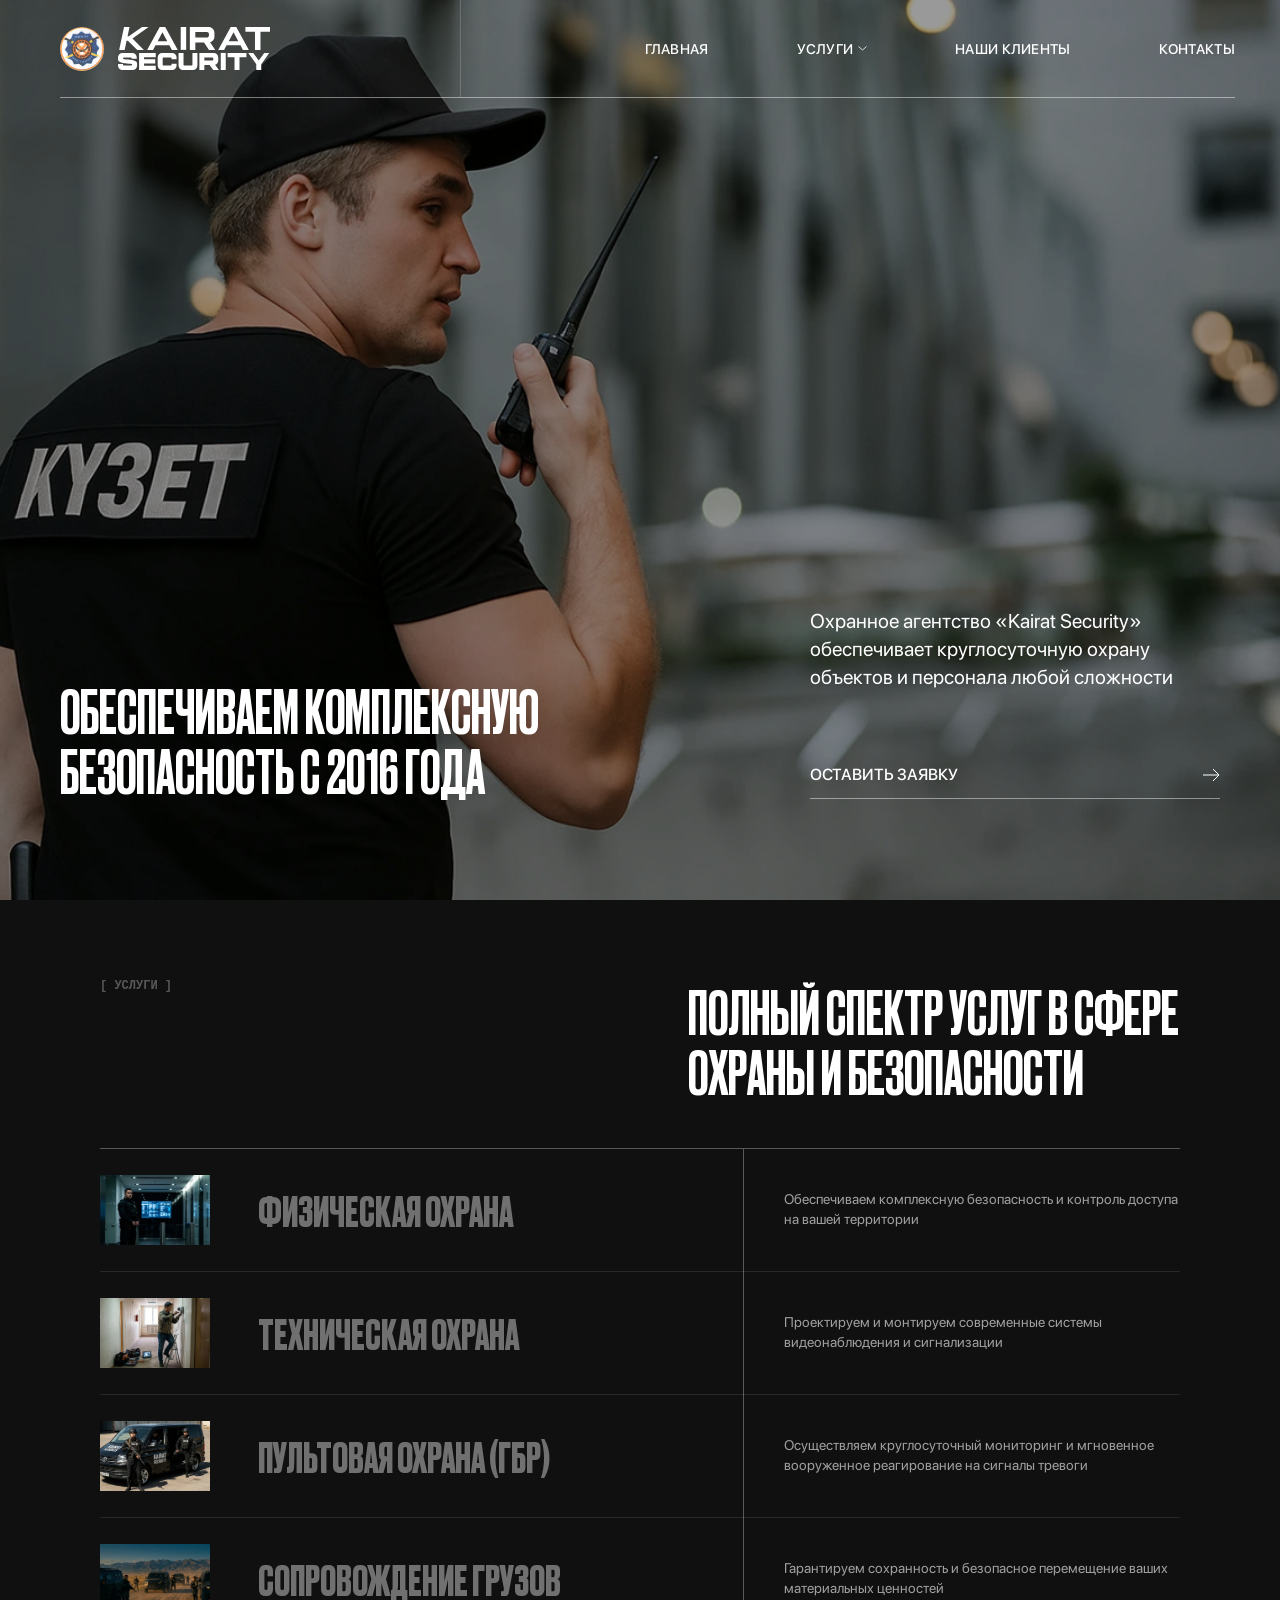
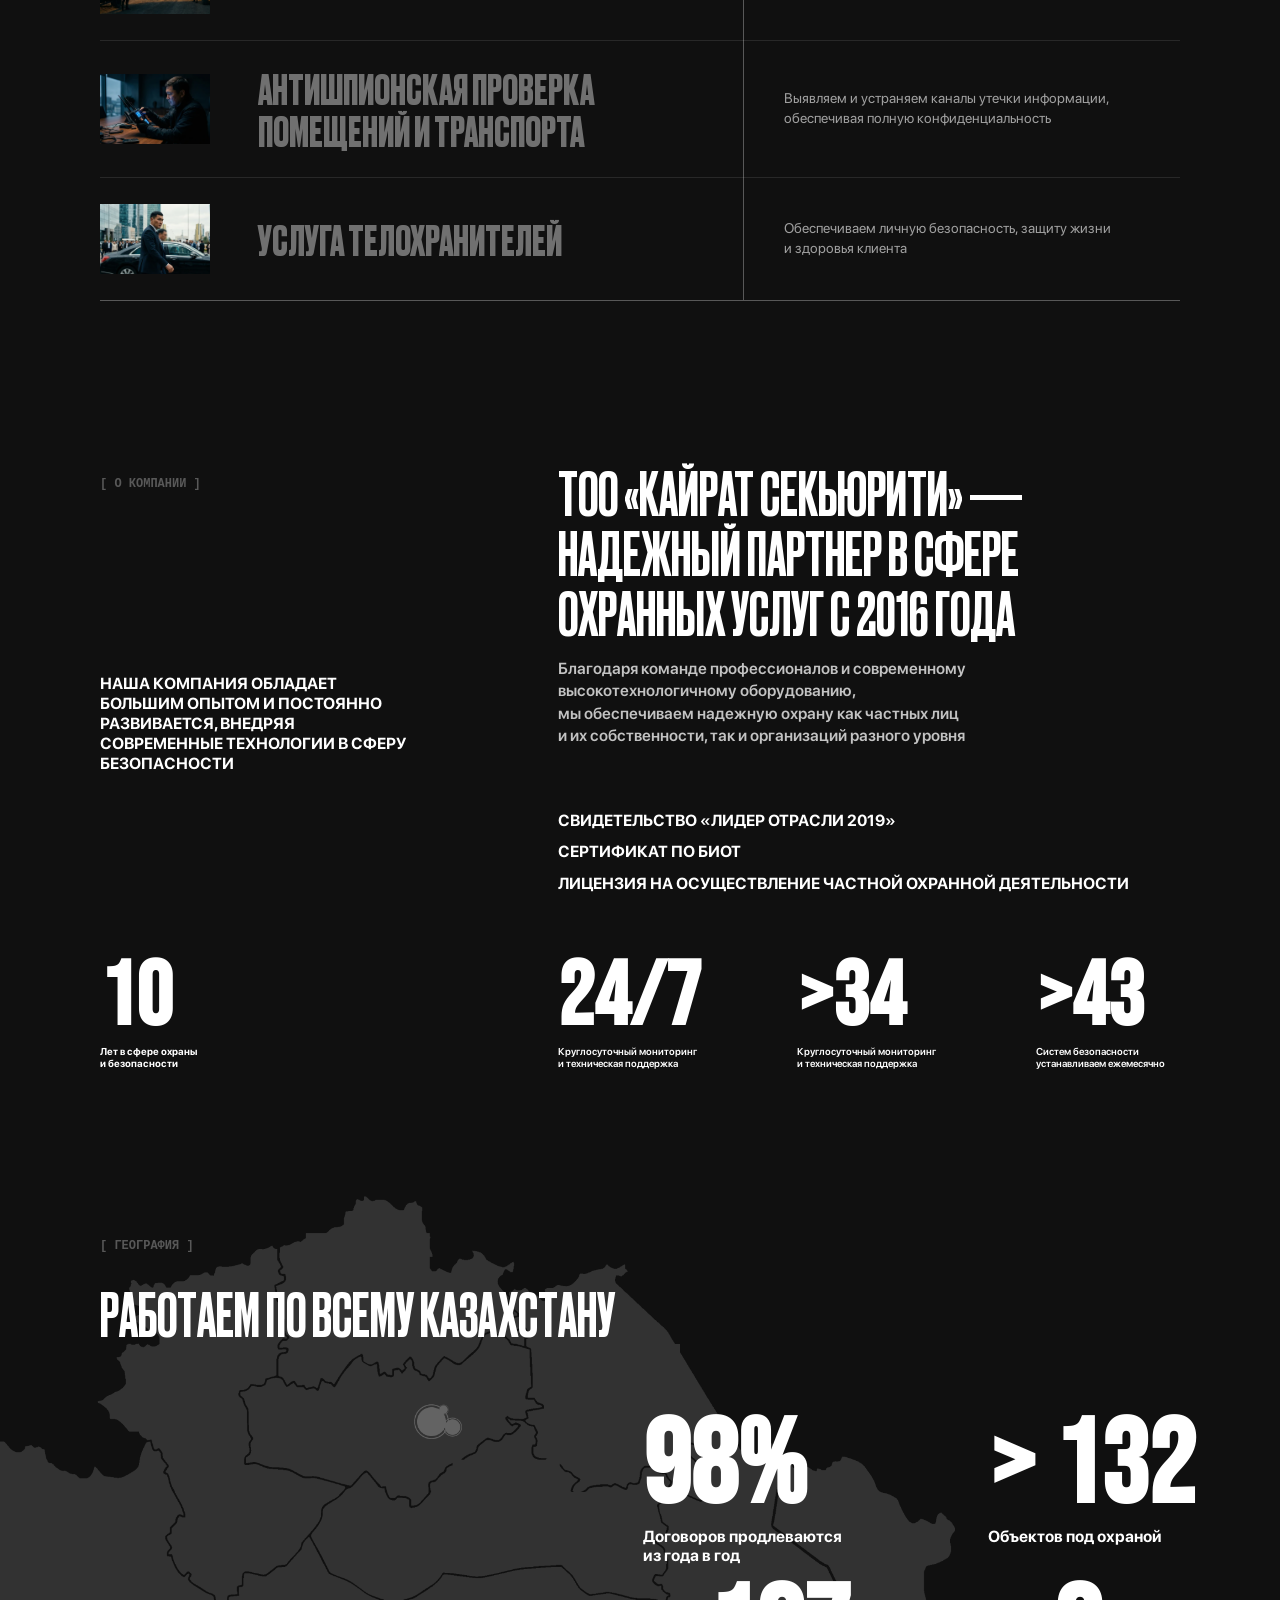
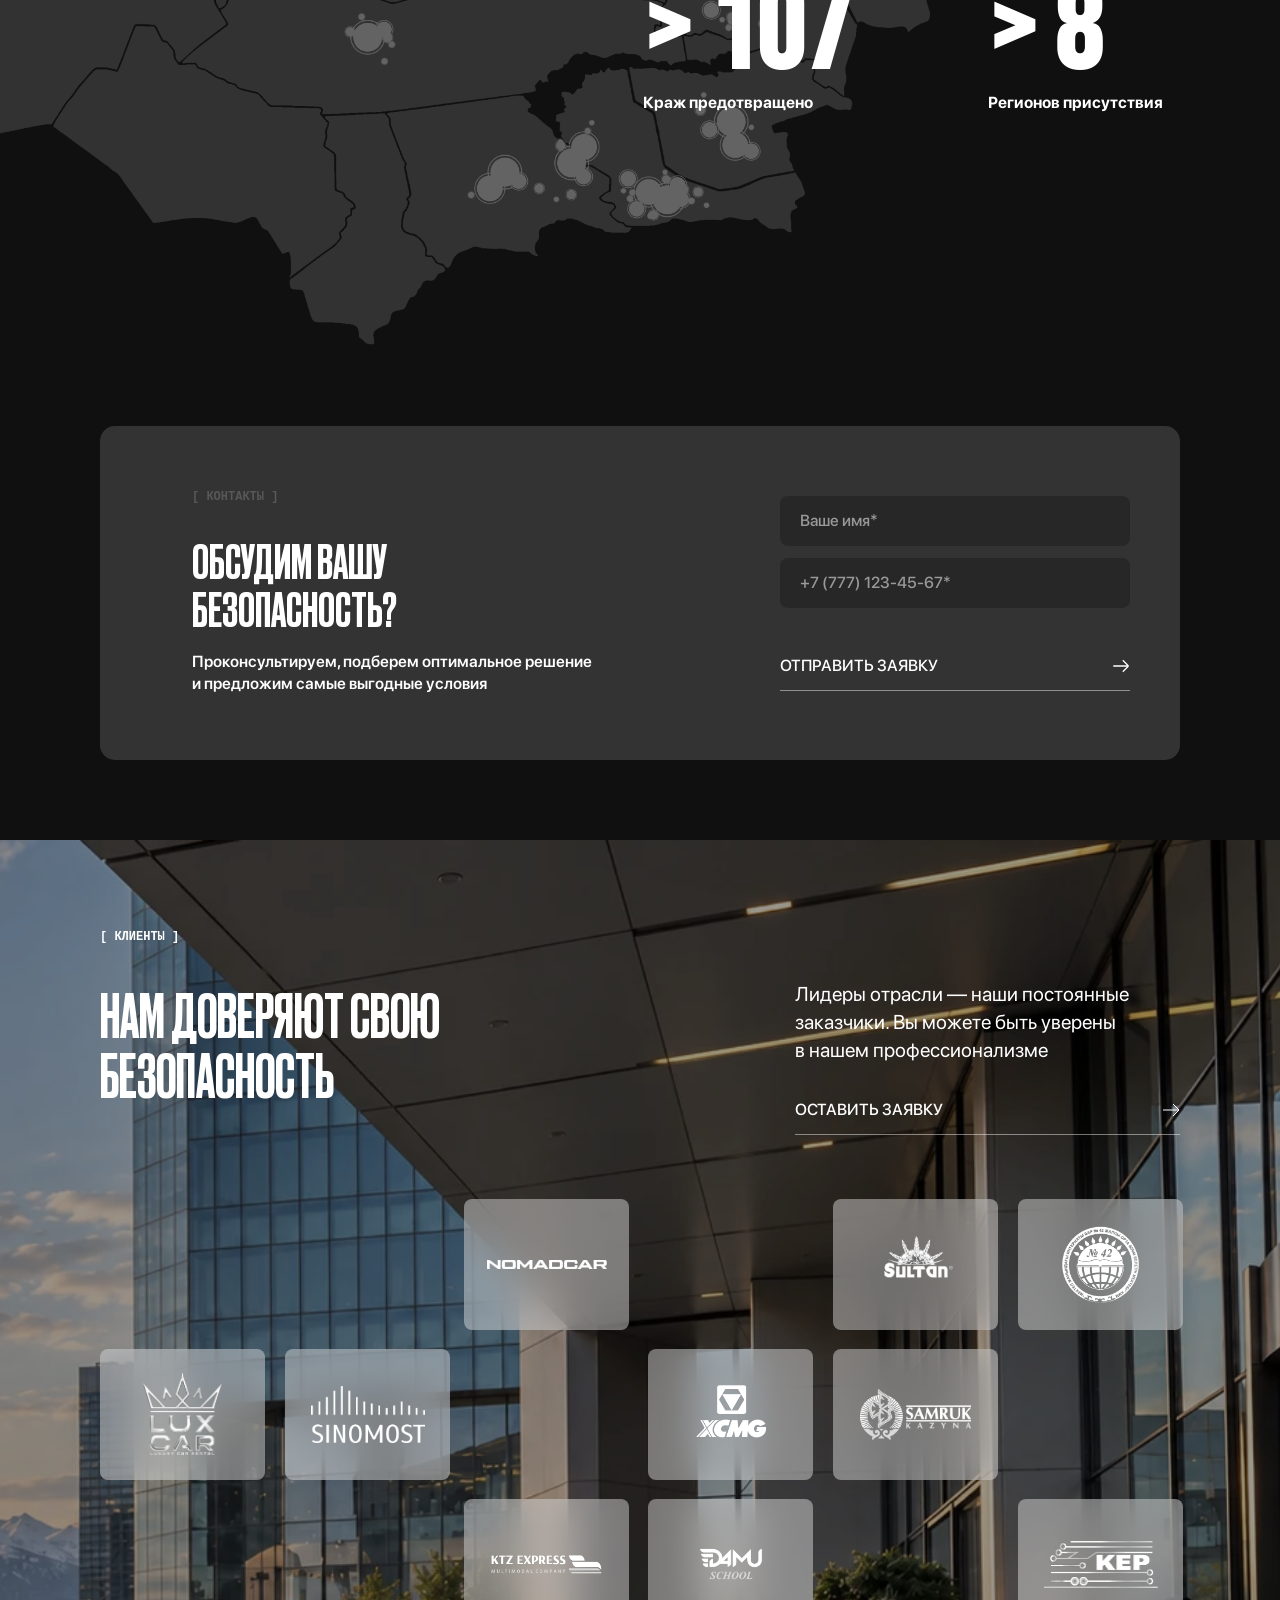
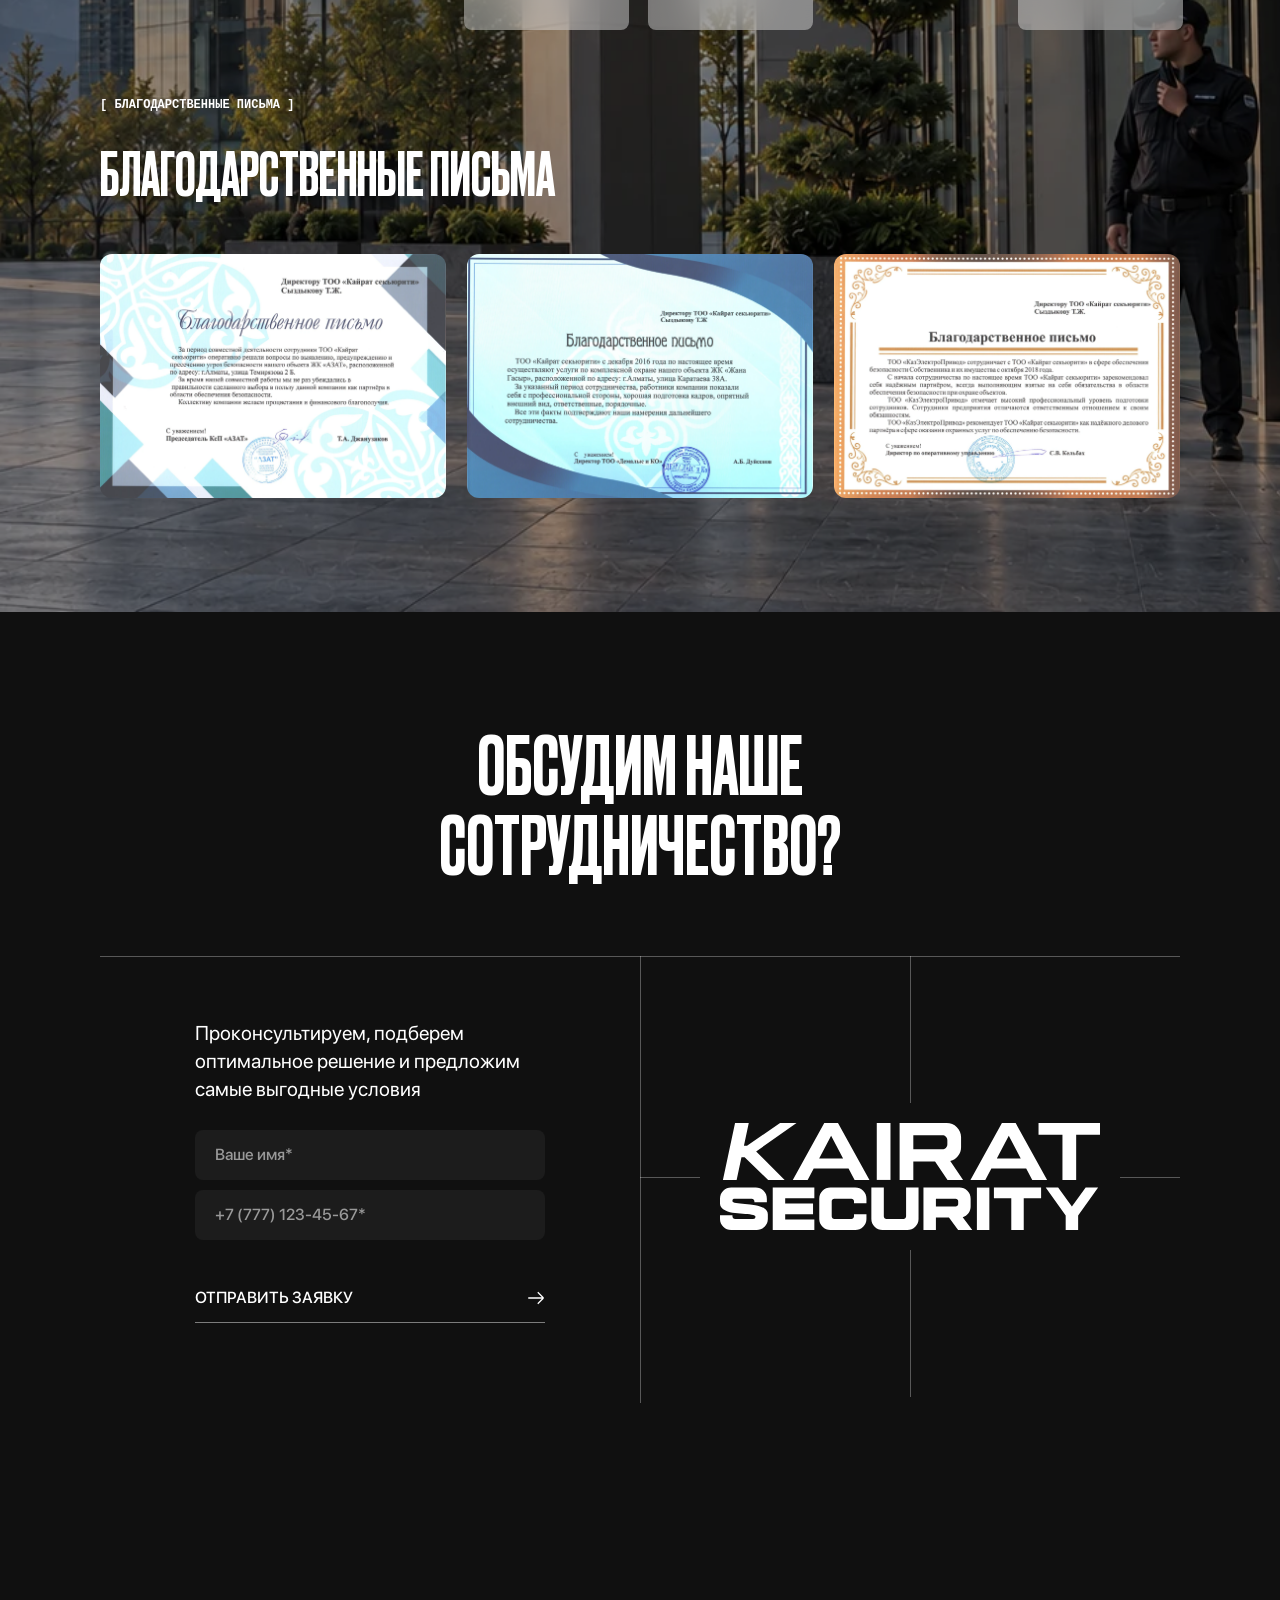
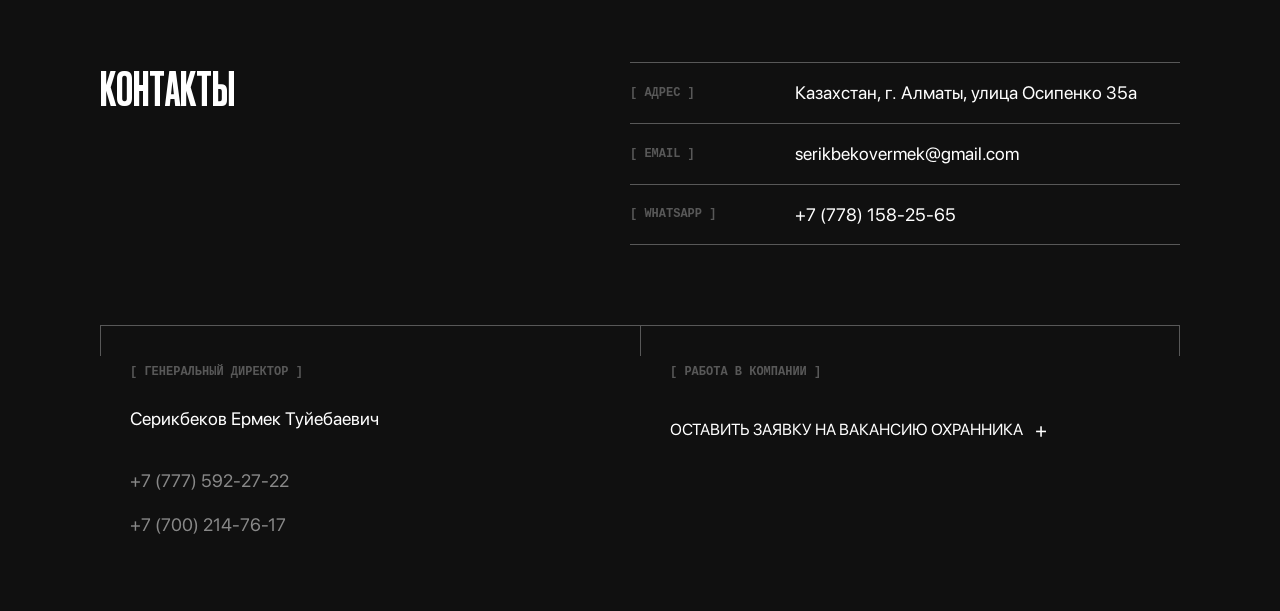
==== index.html @ d78e3acf "Улучшить мобильный блок о компании" ====
<!DOCTYPE html>
<html lang="ru">
<head>
<meta charset="UTF-8">
<meta name="viewport" content="width=device-width, initial-scale=1.0">
<title>Kairat Security — охрана объектов в Алматы</title>
<meta name="description" content="Охранное агентство «Kairat Security» в Алматы с 2016 года. Физическая и пультовая охрана, системы безопасности, сопровождение грузов и услуги телохранителей.">
<link rel="canonical" href="https://kairatsecurity.kz/">
<link rel="icon" href="assets/logo.webp" type="image/webp">
<meta property="og:title" content="Kairat Security — охрана объектов в Алматы">
<meta property="og:description" content="Охранное агентство «Kairat Security» в Алматы с 2016 года. Физическая и пультовая охрана, системы безопасности, сопровождение грузов и услуги телохранителей.">
<meta property="og:url" content="https://kairatsecurity.kz/">
<meta property="og:type" content="website">
<meta property="og:locale" content="ru_RU">
<meta property="og:image" content="https://kairatsecurity.kz/assets/hero.webp">
<meta property="og:image:width" content="1200">
<meta property="og:image:height" content="800">

<!--
  ═══════════════════════════════════════════════════════════════
  АССЕТЫ: все картинки — локально в assets/ (перенесены с временных ссылок
  Figma MCP перед деплоем): хиро hero.webp, логотип logo.webp + wordmark.svg,
  услуги service-*.webp, карта geography-map.png, клиенты clients-bg-{desktop,desktop-cropped,mobile}.webp /
  client-logo-*.png / client-letter-*.webp.

  ШРИФТЫ: Druk Cyr (заголовки) и SF Pro Display (текст) — локально в fonts/.
  Файла Bebas Neue Pro из макета нет; для крупных цифр используется Bebas Neue.
  Google Fonts загружает Bebas Neue и PT Mono, а также Oswald и Inter как фолбэки.
  @font-face для Bebas Neue Pro добавлять только вместе с реальным файлом шрифта.
  ═══════════════════════════════════════════════════════════════
-->

<link rel="preconnect" href="https://fonts.googleapis.com">
<link rel="preconnect" href="https://fonts.gstatic.com" crossorigin>
<link href="https://fonts.googleapis.com/css2?family=Bebas+Neue&family=Inter:wght@400;500;600;700&family=Oswald:wght@500;700&family=PT+Mono&display=swap" rel="stylesheet">

<style>
  /* ── Шрифты ──────────────────────────────────────────────── */
  /* Файлы в fonts/ должны называться ровно так (переименуй свои при необходимости).
     Браузер сам возьмёт тот формат, который найдёт: woff2 / otf / ttf. */
  @font-face {
    font-family: "Druk Cyr";
    src: url("fonts/DrukCyr-Medium.woff2") format("woff2"),
         url("fonts/DrukCyr-Medium.woff") format("woff"),
         url("fonts/DrukCyr-Medium.ttf") format("truetype");
    font-weight: 500;
    font-display: swap;
  }
  @font-face {
    font-family: "Druk Cyr";
    src: url("fonts/DrukCyr-Bold.woff2") format("woff2"),
         url("fonts/DrukCyr-Bold.woff") format("woff"),
         url("fonts/DrukCyr-Bold.ttf") format("truetype");
    font-weight: 700;
    font-display: swap;
  }
  @font-face {
    font-family: "SF Pro Display";
    src: url("fonts/SF-Pro-Display-Regular.woff2") format("woff2"),
         url("fonts/SF-Pro-Display-Regular.woff") format("woff");
    font-weight: 400;
    font-display: swap;
  }
  @font-face {
    font-family: "SF Pro Display";
    src: url("fonts/SF-Pro-Display-Medium.woff2") format("woff2"),
         url("fonts/SF-Pro-Display-Medium.woff") format("woff");
    font-weight: 500;
    font-display: swap;
  }
  @font-face {
    font-family: "SF Pro Display";
    src: url("fonts/SF-Pro-Display-Semibold.woff2") format("woff2"),
         url("fonts/SF-Pro-Display-Semibold.woff") format("woff");
    font-weight: 600;
    font-display: swap;
  }
  @font-face {
    font-family: "SF Pro Display";
    src: url("fonts/SF-Pro-Display-Bold.woff2") format("woff2"),
         url("fonts/SF-Pro-Display-Bold.woff") format("woff");
    font-weight: 700;
    font-display: swap;
  }
  :root {
    --font-display: "Druk Cyr", "Oswald", sans-serif;
    --font-body: "SF Pro Display", "Inter", -apple-system, sans-serif;
    --font-mono: "PT Mono", monospace;
    --font-numbers: "Bebas Neue Pro", "Bebas Neue", sans-serif;
    --white: #ffffff;
    --hairline: rgba(255, 255, 255, 0.45);
    --line: rgba(255, 255, 255, 0.3);      /* рамки списка услуг (1px в макете) */
    --line-dim: rgba(255, 255, 255, 0.1);  /* разделители строк списка */
    --label: #585858;                      /* лейблы секций [ ... ] */
    --overlay: rgba(0, 0, 0, 0.4);
    --pad-side: 60px;
    --content-max: 1080px; /* ширина контента макета (1200 − 2×60) */
    /* горизонтальный отступ секций: не меньше --pad-side, на широких экранах
       центрирует контент по ширине макета (фон при этом остаётся во всю ширину) */
    --pad-x: max(var(--pad-side), calc((100% - var(--content-max)) / 2));
  }

  * { margin: 0; padding: 0; box-sizing: border-box; }

  html { scroll-behavior: smooth; }
  html.nav-scrolling { scroll-behavior: auto !important; }
  @media (prefers-reduced-motion: reduce) {
    html { scroll-behavior: auto; }
    * { transition: none !important; }
  }

  body {
    font-family: var(--font-body);
    color: var(--white);
    background: #0a0a0a;
  }

  @media (hover: hover) and (pointer: fine) {
    html.has-custom-cursor,
    html.has-custom-cursor * {
      cursor: none;
    }

    .cursor-dot,
    .cursor-dot-outline {
      position: fixed;
      top: 50%;
      left: 50%;
      border-radius: 50%;
      opacity: 0;
      pointer-events: none;
      transform: translate(-50%, -50%);
      transition: opacity 0.3s ease-in-out, transform 0.32s cubic-bezier(0.22, 1, 0.36, 1) !important;
    }

    .cursor-dot {
      z-index: 99999999;
      width: 8px;
      height: 8px;
      background: rgba(235, 54, 54, 0.88);
    }

    .cursor-dot-outline {
      z-index: 99999998;
      width: 36px;
      height: 36px;
      background: rgba(235, 54, 54, 0.22);
    }
  }

  img { display: block; }
  a { color: inherit; text-decoration: none; }

  /* ── Хиро ────────────────────────────────────────────────── */
  .hero {
    --hero-pad-x: clamp(60px, 4.7vw, 90px);
    position: relative;
    min-height: 100svh;
    display: flex;
    flex-direction: column;
    justify-content: space-between;
    isolation: isolate;
    background-image: url("assets/hero.webp");
    background-size: cover;
    background-position: center;
  }
  .hero::before {
    content: "";
    position: absolute;
    inset: 0;
    background: var(--overlay);
    z-index: -1;
  }

  /* ── Шапка ───────────────────────────────────────────────── */
  .topbar {
    padding: 0 max(20px, calc(var(--hero-pad-x) - 15px)) 0 var(--hero-pad-x);
  }
  .topbar__inner {
    position: relative;
    display: flex;
    align-items: center;
    justify-content: space-between;
    min-height: 98px;
    padding: 0;
    border-bottom: 1px solid var(--hairline);
  }
  .topbar__inner::before {
    content: "";
    position: absolute;
    top: 0;
    bottom: 0;
    left: 34%;
    width: 1px;
    background: rgba(255, 255, 255, 0.18);
    pointer-events: none;
  }

  .logo {
    display: flex;
    align-items: center;
    gap: 14px;
  }
  .logo__mark {
    width: 44px;
    height: 44px;
    border-radius: 24px;
    object-fit: cover;
  }
  .logo__word {
    width: 152px;
    height: 43px;
  }

  .menu {
    display: flex;
    align-items: center;
    gap: 88px;
  }
  .menu a {
    font-family: var(--font-body);
    font-size: 14px;
    font-weight: 500;
    line-height: 1;
    text-transform: uppercase;
    letter-spacing: 0.02em;
    white-space: nowrap;
    display: flex;
    align-items: center;
    gap: 5px;
    padding: 10px 0;
    transition: opacity 0.2s;
  }
  .menu a:hover { opacity: 0.7; }
  .menu a:focus-visible,
  .cta:focus-visible,
  .burger:focus-visible {
    outline: 1.5px solid var(--white);
    outline-offset: 3px;
  }

  .chevron { width: 9px; height: 5px; }

  /* Бургер (только мобилка) */
  .burger {
    display: none;
    background: none;
    border: none;
    cursor: pointer;
    width: 44px;
    height: 44px;
    margin-right: -10px;
    flex-direction: column;
    align-items: center;
    justify-content: center;
    gap: 6px;
    z-index: 20;
  }
  .burger span {
    display: block;
    width: 22px;
    height: 1.5px;
    background: var(--white);
    transition: transform 0.25s, opacity 0.25s;
  }
  .nav-open .burger span:nth-child(1) { transform: translateY(7.5px) rotate(45deg); }
  .nav-open .burger span:nth-child(2) { opacity: 0; }
  .nav-open .burger span:nth-child(3) { transform: translateY(-7.5px) rotate(-45deg); }

  /* ── Контент хиро ────────────────────────────────────────── */
  .hero__content {
    display: flex;
    flex-wrap: wrap;
    align-items: flex-end;
    justify-content: space-between;
    row-gap: 50px;
    padding: 0 var(--hero-pad-x) 101px;
  }

  .hero__title {
    font-family: var(--font-display);
    font-weight: 500;
    font-size: clamp(60px, 4.15vw, 79px);
    line-height: 1;
    text-transform: uppercase;
    max-width: 650px;
  }

  .hero__aside {
    display: flex;
    flex-direction: column;
    align-items: flex-end;
    gap: 60px;
    width: 410px;
  }
  .hero__text {
    font-size: 20px;
    font-weight: 400;
    line-height: 1.2;
    width: 100%;
  }

  .cta {
    display: flex;
    align-items: flex-start;
    justify-content: space-between;
    width: 100%;
    padding-bottom: 20px;
    border-bottom: 1px solid var(--hairline);
    font-size: 16px;
    font-weight: 500;
    line-height: 1;
    text-transform: uppercase;
    transition: opacity 0.2s;
  }
  .cta svg { width: 17px; height: 14px; flex-shrink: 0; }

  @media (min-width: 1600px) {
    .hero__content {
      display: grid;
      grid-template-columns: 780px 410px;
      column-gap: 240px;
      justify-content: start;
    }
    .hero__title {
      max-width: 780px;
      transform: translateY(-24px);
    }
    .hero__aside {
      gap: 72px;
    }
  }

  /* ── Ховер кнопок «Оставить заявку» (по референсу russpeceng.ru) ──
     текст едет вправо, стрелка влево, сзади снизу выезжает подложка */
  .cta, .request__submit, .clients__cta, .final-cta__submit {
    position: relative;
    isolation: isolate;
  }
  /* подложка: растёт по высоте от нижнего края (не режет фокус-обводку) */
  .cta::before, .request__submit::before,
  .clients__cta::before, .final-cta__submit::before {
    content: "";
    position: absolute;
    left: 0;
    right: 0;
    bottom: 0;
    height: 0;
    z-index: -1;
    background: rgba(255, 255, 255, 0.1);
    transition: height 0.35s cubic-bezier(0.33, 0, 0.2, 1);
  }
  .cta:hover::before, .request__submit:hover::before,
  .clients__cta:hover::before, .final-cta__submit:hover::before {
    height: 100%;
  }
  .btn-label,
  .cta svg, .request__submit svg,
  .clients__cta svg, .final-cta__submit svg {
    transition: transform 0.3s ease;
  }
  .cta:hover .btn-label, .request__submit:hover .btn-label,
  .clients__cta:hover .btn-label, .final-cta__submit:hover .btn-label {
    transform: translateX(6px);
  }
  .cta:hover svg, .request__submit:hover svg,
  .clients__cta:hover svg, .final-cta__submit:hover svg {
    transform: translateX(-6px);
  }
  @media (prefers-reduced-motion: reduce) {
    .cta::before, .request__submit::before,
    .clients__cta::before, .final-cta__submit::before,
    .btn-label, .cta svg, .request__submit svg,
    .clients__cta svg, .final-cta__submit svg {
      transition: none;
    }
  }

  /* ── Услуги ──────────────────────────────────────────────── */
  .services {
    background: #101010;
    padding: 80px var(--pad-x);
  }

  .services__head {
    display: flex;
    flex-wrap: wrap;
    align-items: flex-start;
    justify-content: space-between;
    row-gap: 32px;
    margin-bottom: 48px;
  }
  /* лейбл секции: [ ... ] — общий для всех блоков */
  .section-label {
    font-family: var(--font-mono);
    font-weight: 700;
    font-size: 12px;
    line-height: 1;
    text-transform: uppercase;
    color: var(--label);
  }
  .services__title {
    font-family: var(--font-display);
    font-weight: 500;
    font-size: 60px;
    line-height: 1;
    text-transform: uppercase;
    max-width: 492px;
  }

  .services__list {
    position: relative;
    padding: 26px 0;
    border-top: 1px solid var(--line);
    border-bottom: 1px solid var(--line);
  }
  /* вертикальный разделитель колонок */
  .services__list::before {
    content: "";
    position: absolute;
    top: 0;
    bottom: 0;
    right: 436px;
    width: 1px;
    background: var(--line);
  }

  .services__row {
    display: flex;
    align-items: center;
    justify-content: space-between;
    padding: 26px 0;
    border-bottom: 1px solid var(--line-dim);
  }
  .services__row:first-child { padding-top: 0; }
  .services__row:last-child {
    padding-bottom: 0;
    border-bottom: none;
  }

  .services__lead {
    display: flex;
    align-items: center;
    gap: 48px;
    flex: 1;
    padding-right: 40px;
  }
  .services__img {
    width: 110px;
    height: 70px;
    object-fit: cover;
    flex-shrink: 0;
  }
  .services__name {
    font-family: var(--font-display);
    font-weight: 700;
    font-size: 42px;
    line-height: 1;
    text-transform: uppercase;
    opacity: 0.4;
  }
  .services__desc {
    width: 396px;
    flex-shrink: 0;
    font-size: 14px;
    line-height: 1.25;
    opacity: 0.6;
  }

  /* ── О компании ──────────────────────────────────────────── */
  .about {
    background: #101010;
    display: flex;
    align-items: flex-end;
    gap: 143px;
    padding: 80px var(--pad-x);
  }

  /* левая колонка: лейбл → лид-текст → показатель «10» */
  .about__side {
    flex-shrink: 0;
    width: 315px;
    display: flex;
    flex-direction: column;
    align-items: flex-start;
    gap: 184px;
  }
  .about__intro {
    font-family: var(--font-body);
    font-weight: 700;
    font-size: 16px;
    line-height: 1.25;
    text-transform: uppercase;
  }

  /* правая колонка: заголовок+описание → сертификаты → показатели */
  .about__main {
    flex: 1;
    min-width: 0;
    display: flex;
    flex-direction: column;
    align-items: flex-start;
    gap: 63px;
  }
  .about__lead {
    display: flex;
    flex-direction: column;
    gap: 17px;
    width: 100%;
  }
  .about__title {
    font-family: var(--font-display);
    font-weight: 500;
    font-size: 60px;
    line-height: 1;
    text-transform: uppercase;
  }
  .about__desc {
    max-width: 434px;
    font-family: var(--font-body);
    font-weight: 600;
    font-size: 16px;
    line-height: 1.25;
    color: rgba(255, 255, 255, 0.75);
  }

  .about__certs {
    display: flex;
    flex-direction: column;
    gap: 11px;
  }
  .about__cert {
    display: flex;
    align-items: center;
    gap: 10px;
    font-weight: 700;
    font-size: 16px;
    line-height: 1;
    text-transform: uppercase;
  }
  .about__cert span {
    font-family: var(--font-body);
    font-weight: 600;
    font-size: 20px;
    line-height: 1;
  }

  .about__stats {
    display: flex;
    align-items: flex-end;
    gap: 95px;
  }
  .about__num {
    font-family: var(--font-numbers);
    font-weight: 700;
    font-size: 90px;
    line-height: 0.9;
    text-transform: uppercase;
  }
  .about__cap {
    width: 144px;
    margin-top: 6px;
    font-family: var(--font-body);
    font-weight: 700;
    font-size: 10px;
    line-height: 1.2;
  }
  .about__cap--narrow { width: 101px; }
  .about__stats .about__cap { font-weight: 700; }

  /* ── География ───────────────────────────────────────────── */
  .geography {
    position: relative;
    min-height: 797px;
    padding: 91px var(--pad-x) 80px;
    background: #101010;
    overflow: hidden;
    isolation: isolate;
  }
  /* карта: 1301×749, фон прозрачный, opacity .5. позиционируем относительно
     центрированного кадра 1200 (frame-left = 50%−600, карта = frame-left−386) */
  .geography__map {
    position: absolute;
    z-index: -1;
    width: 1301px;
    height: 749px;
    left: calc(50% - 986px);
    top: calc(50% + 24px);
    transform: translateY(-50%);
    opacity: 0.5;
    object-fit: cover;
    pointer-events: none;
  }
  .geography__label {
    display: block;
    margin-bottom: 30px;
  }
  .geography__title {
    max-width: 560px;
    font-family: var(--font-display);
    font-weight: 500;
    font-size: 60px;
    line-height: 1;
    text-transform: uppercase;
  }
  /* 4 показателя сеткой 2×2, прижаты к правому краю контента (как в макете) */
  .geography__stats {
    width: max-content;
    max-width: 100%;
    margin-top: 73px;
    margin-left: auto;
    margin-right: -15px; /* блок заходит на ~15px в правый паддинг, как в макете */
    display: grid;
    grid-template-columns: max-content max-content;
    column-gap: 138px;
    row-gap: 15px;
  }
  .geography__value {
    font-family: var(--font-numbers);
    font-weight: 700;
    font-size: 118px;
    line-height: 0.9;
    color: var(--white);
    white-space: nowrap;
  }
  .geography__caption {
    margin-top: 6px;
    font-family: var(--font-body);
    font-weight: 700;
    font-size: 16px;
    line-height: 1.2;
    color: var(--white);
    white-space: nowrap;
  }
  /* «Договоров продлеваются…» — единственная подпись в две строки (ширина 200) */
  .geography__caption--wide {
    width: 200px;
    white-space: normal;
  }

  /* ── Оставьте заявку ────────────────────────────────────── */
  .request {
    background: #101010;
    padding: 80px var(--pad-x);
  }
  .request__card {
    min-height: 334px;
    padding: 65px 50px 64px 92px;
    border-radius: 15px;
    background: #333333;
    display: flex;
    align-items: center;
    gap: 187px;
  }
  .request__content {
    width: 401px;
    flex-shrink: 0;
  }
  .request__head {
    display: flex;
    flex-direction: column;
    gap: 32px;
    margin-bottom: 20px;
  }
  .request__title {
    font-family: var(--font-display);
    font-weight: 500;
    font-size: 48px;
    line-height: 1;
    text-transform: uppercase;
  }
  .request__text {
    font-weight: 600;
    font-size: 16px;
    line-height: 1;
  }
  .request__form {
    width: 350px;
    flex-shrink: 0;
    display: flex;
    flex-direction: column;
    gap: 35px;
  }
  .request__fields {
    display: flex;
    flex-direction: column;
    gap: 12px;
  }
  .request__field {
    width: 100%;
    height: 50px;
    padding: 0 33px;
    border: 0;
    border-radius: 8px;
    background: #272727;
    color: var(--white);
    font-family: var(--font-body);
    font-weight: 500;
    font-size: 12px;
    line-height: 1;
  }
  .request__field::placeholder {
    color: #999999;
    opacity: 1;
  }
  .request__agree {
    display: flex;
    align-items: center;
    gap: 13px;
    color: #999999;
    font-weight: 500;
    font-size: 10px;
    line-height: 1;
    white-space: nowrap;
    cursor: pointer;
  }
  .request__checkbox {
    appearance: none;
    width: 20px;
    height: 20px;
    flex-shrink: 0;
    border: 1px solid #8e8e8e;
    border-radius: 3px;
    background: transparent;
    cursor: pointer;
  }
  .request__submit {
    width: 100%;
    height: 26px;
    padding-bottom: 14px;
    border: 0;
    border-bottom: 1px solid var(--hairline);
    background: transparent;
    color: var(--white);
    display: flex;
    align-items: flex-start;
    justify-content: space-between;
    font-family: var(--font-body);
    font-weight: 500;
    font-size: 12px;
    line-height: 1;
    text-transform: uppercase;
    cursor: pointer;
    transition: opacity 0.2s;
  }
  .request__submit svg {
    width: 13px;
    height: 11px;
    flex-shrink: 0;
  }
  .request__field:focus-visible,
  .request__checkbox:focus-visible,
  .request__submit:focus-visible {
    outline: 1.5px solid var(--white);
    outline-offset: 3px;
  }

  /* ── Клиенты ─────────────────────────────────────────────── */
  .clients {
    position: relative;
    min-height: 1372px;
    padding: 91px var(--pad-x) 80px;
    background: #101010;
    overflow: hidden;
    isolation: isolate;
  }
  .clients__bg {
    position: absolute;
    inset: 0;
    z-index: -2;
  }

  .clients__bg img {
    display: block;
    width: 100%;
    height: 100%;
    object-fit: cover;
    object-position: 60% center;
  }
  .clients::after {
    content: "";
    position: absolute;
    inset: 0;
    z-index: -1;
    background: var(--overlay);
  }
  .clients__inner {
    position: relative;
    width: 100%;
    max-width: var(--content-max);
    height: 1201px;
    margin: 0 auto;
  }
  .clients .section-label {
    color: var(--white);
  }
  .clients__label {
    position: absolute;
    top: 0;
    left: 0;
  }
  .clients__title {
    position: absolute;
    top: 52px;
    left: 0;
    width: 438px;
    font-family: var(--font-display);
    font-weight: 500;
    font-size: 60px;
    line-height: 1;
    text-transform: uppercase;
  }
  .clients__intro {
    position: absolute;
    top: 49px;
    left: 695px;
    width: 385px;
  }
  .clients__text {
    margin-bottom: 23px;
    font-weight: 400;
    font-size: 20px;
    line-height: 1.2;
  }
  .clients__cta {
    display: flex;
    align-items: flex-start;
    justify-content: space-between;
    width: 100%;
    min-height: 35px;
    padding-bottom: 17px;
    border-bottom: 1px solid var(--hairline);
    font-weight: 500;
    font-size: 16px;
    line-height: 1;
    text-transform: uppercase;
    transition: opacity 0.2s;
  }
  .clients__cta:focus-visible {
    outline: 1.5px solid var(--white);
    outline-offset: 3px;
  }
  .clients__cta svg {
    width: 17px;
    height: 14px;
    flex-shrink: 0;
  }
  .clients__logos {
    position: absolute;
    inset: 268px 0 auto 0;
  }
  .clients__logo-card {
    position: absolute;
    width: 165px;
    height: 131px;
    border-radius: 8px;
    background: rgba(255, 255, 255, 0.4);
    -webkit-backdrop-filter: blur(21px);
    backdrop-filter: blur(21px);
    display: flex;
    align-items: center;
    justify-content: center;
  }
  .clients__logo-card--nomad { left: 364px; top: 0; }
  .clients__logo-card--sultan { left: 733px; top: 0; }
  .clients__logo-card--round { left: 918px; top: 0; }
  .clients__logo-card--luxcar { left: 0; top: 150px; }
  .clients__logo-card--sinomost { left: 185px; top: 150px; }
  .clients__logo-card--xcmg { left: 548px; top: 150px; }
  .clients__logo-card--samruk { left: 733px; top: 150px; }
  .clients__logo-card--ktz { left: 364px; top: 300px; }
  .clients__logo-card--damu { left: 548px; top: 300px; }
  .clients__logo-card--kep { left: 918px; top: 300px; }
  .clients__logo {
    max-width: 78%;
    max-height: 82px;
    object-fit: contain;
  }
  .clients__logo--nomad { width: 120px; }
  .clients__logo--sultan { width: 112px; }
  .clients__logo--round { width: 88px; }
  .clients__logo--luxcar { width: 83px; }
  .clients__logo--sinomost { width: 114px; }
  .clients__logo--xcmg { width: 88px; }
  .clients__logo--samruk { width: 111px; }
  .clients__logo--ktz { width: 111px; }
  .clients__logo--damu { width: 121px; }
  .clients__logo--kep { width: 114px; }
  .clients__letters-label {
    position: absolute;
    top: 768px;
    left: 0;
  }
  .clients__letters-title {
    position: absolute;
    top: 810px;
    left: 0;
    font-family: var(--font-display);
    font-weight: 500;
    font-size: 60px;
    line-height: 1;
    text-transform: uppercase;
  }
  .clients__letters {
    position: absolute;
    top: 923px;
    left: 0;
    display: grid;
    grid-template-columns: repeat(3, 346px);
    gap: 21px;
  }
  .clients__letter {
    width: 346px;
    height: 244px;
    border-radius: 12px;
    object-fit: cover;
  }

  /* ── Финальный CTA ──────────────────────────────────────── */
  .final-cta {
    position: relative;
    min-height: 960px;
    background: #101010;
    overflow: hidden;
  }
  .final-cta__inner {
    position: relative;
    width: 100%;
    max-width: var(--content-max);
    height: 785px;
    margin: 0 auto;
  }
  .final-cta__title {
    position: absolute;
    top: 110px;
    left: 50%;
    width: 550px;
    transform: translateX(-50%);
    font-family: var(--font-display);
    font-weight: 500;
    font-size: 80px;
    line-height: 1;
    text-align: center;
    text-transform: uppercase;
  }
  .final-cta__line {
    position: absolute;
    display: block;
    background: var(--line);
    pointer-events: none;
  }
  .final-cta__line--top {
    top: 344px;
    left: 0;
    width: 100%;
    height: 1px;
  }
  .final-cta__line--center {
    top: 344px;
    left: 50%;
    width: 1px;
    height: 441px;
  }
  .final-cta__line--right-top,
  .final-cta__line--right-bottom {
    left: 810px;
    width: 1px;
    height: 147px;
  }
  .final-cta__line--right-top { top: 344px; }
  .final-cta__line--right-bottom { top: 638px; }
  .final-cta__line--logo-left {
    top: 565px;
    left: 540px;
    width: 60px;
    height: 1px;
  }
  .final-cta__line--logo-right {
    top: 565px;
    right: 0;
    width: 60px;
    height: 1px;
  }
  .final-cta__content {
    position: absolute;
    top: 407px;
    left: 95px;
    width: 350px;
  }
  .final-cta__text {
    width: 350px;
    margin-bottom: 27px;
    font-weight: 400;
    font-size: 20px;
    line-height: 1.2;
  }
  .final-cta__form {
    width: 350px;
    display: flex;
    flex-direction: column;
  }
  .final-cta__fields {
    display: flex;
    flex-direction: column;
    gap: 10px;
  }
  .final-cta__field {
    width: 100%;
    height: 50px;
    padding: 0 33px;
    border: 0;
    border-radius: 8px;
    background: #1c1c1c;
    color: var(--white);
    font-family: var(--font-body);
    font-weight: 500;
    font-size: 12px;
    line-height: 1;
  }
  .final-cta__field::placeholder {
    color: #999999;
    opacity: 1;
  }
  .final-cta__agree {
    min-height: 20px;
    margin-top: 13px;
    display: flex;
    align-items: center;
    gap: 13px;
    color: #999999;
    font-weight: 500;
    font-size: 10px;
    line-height: 1;
    white-space: nowrap;
    cursor: pointer;
  }
  .final-cta__checkbox {
    appearance: none;
    width: 20px;
    height: 20px;
    flex-shrink: 0;
    border: 1px solid #8e8e8e;
    border-radius: 3px;
    background: transparent;
    cursor: pointer;
  }
  .final-cta__submit {
    width: 100%;
    height: 27px;
    margin-top: 35px;
    padding-bottom: 14px;
    border: 0;
    border-bottom: 1px solid var(--hairline);
    background: transparent;
    color: var(--white);
    display: flex;
    align-items: flex-start;
    justify-content: space-between;
    font-family: var(--font-body);
    font-weight: 500;
    font-size: 12px;
    line-height: 1;
    text-transform: uppercase;
    cursor: pointer;
    transition: opacity 0.2s;
  }
  .final-cta__submit svg {
    width: 13px;
    height: 11px;
    flex-shrink: 0;
  }
  .final-cta__field:focus-visible,
  .final-cta__checkbox:focus-visible,
  .final-cta__submit:focus-visible {
    outline: 1.5px solid var(--white);
    outline-offset: 3px;
  }
  .final-cta__wordmark {
    position: absolute;
    top: 511px;
    left: 620px;
    width: 380px;
    height: 107px;
  }
  .final-cta__wordmark img {
    width: 100%;
    height: auto;
  }
  /* ── Контакты (футер) ─────────────────────────────────────── */
  .contacts {
    position: relative;
    background: #101010;
    padding: 90px var(--pad-x) 0;
    overflow: hidden;
  }
  /* верх: заголовок слева + список адрес/email/whatsapp справа */
  .contacts__top {
    display: flex;
    flex-wrap: wrap;
    justify-content: space-between;
    align-items: flex-start;
    gap: 40px;
    margin-bottom: 80px;
  }
  .contacts__title {
    font-family: var(--font-display);
    font-weight: 500;
    font-size: 48px;
    line-height: 1;
    text-transform: uppercase;
  }
  .contacts__list {
    width: 550px;
    max-width: 100%;
  }
  .contacts__row {
    display: grid;
    grid-template-columns: 165px 1fr;
    align-items: center;
    min-height: 61px;
    border-top: 1px solid var(--line);
  }
  .contacts__row:last-child { border-bottom: 1px solid var(--line); }
  .contacts__value {
    font-size: 18px;
    color: var(--white);
    transition: opacity .2s;
  }
  a.contacts__value:hover { opacity: .7; }

  /* низ: два столбца (директор | вакансия) с линией-рамкой и засечками */
  .contacts__bottom {
    position: relative;
    display: grid;
    grid-template-columns: 1fr 1fr;
    border-top: 1px solid var(--line);
    padding-top: 40px;
    margin-bottom: 64px;
  }
  .contacts__tick {
    position: absolute;
    top: 0;
    width: 1px;
    height: 30px;
    background: var(--line);
  }
  .contacts__tick--l { left: 0; }
  .contacts__tick--c { left: 50%; }
  .contacts__tick--r { right: 0; }
  .contacts__col { padding-left: 30px; }
  .contacts__col .section-label { display: block; margin-bottom: 30px; }
  .contacts__name {
    font-size: 18px;
    color: var(--white);
    margin-bottom: 30px;
  }
  .contacts__phone {
    display: block;
    width: max-content;
    font-size: 18px;
    line-height: 1.7;
    color: rgba(255, 255, 255, 0.5);
    transition: color .2s;
  }
  .contacts__phone:hover { color: var(--white); }
  .contacts__vacancy {
    display: inline-flex;
    align-items: baseline;
    gap: 12px;
    font-size: 16px;
    line-height: 1.3;
    text-transform: uppercase;
    color: var(--white);
    transition: opacity .2s;
  }
  .contacts__vacancy > span { font-size: 20px; }
  .contacts__vacancy:hover { opacity: .7; }

  @media (max-width: 1100px) and (min-width: 769px) {
    .request__card {
      padding-right: 50px;
      padding-left: 50px;
      gap: 48px;
    }
    .request__content {
      width: auto;
      min-width: 0;
      flex: 1 1 auto;
    }

    .clients {
      min-height: auto;
      padding-top: 80px;
      padding-bottom: 80px;
    }
    .clients__inner {
      height: auto;
      display: flex;
      flex-direction: column;
    }
    .clients__label,
    .clients__title,
    .clients__intro,
    .clients__logos,
    .clients__logo-card,
    .clients__letters-label,
    .clients__letters-title,
    .clients__letters {
      position: static;
    }
    .clients__title {
      width: 438px;
      max-width: 100%;
      margin-top: 36px;
    }
    .clients__intro {
      width: 385px;
      max-width: 100%;
      margin-top: 32px;
      margin-left: auto;
    }
    .clients__logos {
      margin-top: 64px;
      display: grid;
      grid-template-columns: repeat(5, 165px);
      justify-content: space-between;
      gap: 20px 12px;
    }
    .clients__logo-card {
      width: 165px;
      height: 131px;
    }
    .clients__letters-label {
      margin-top: 70px;
    }
    .clients__letters-title {
      margin-top: 32px;
    }
    .clients__letters {
      margin-top: 42px;
      grid-template-columns: repeat(3, minmax(0, 1fr));
      gap: 21px;
    }
    .clients__letter {
      width: 100%;
      height: auto;
      aspect-ratio: 346 / 244;
    }

    .final-cta {
      min-height: auto;
      padding: 80px var(--pad-x);
    }
    .final-cta__inner {
      height: auto;
      display: grid;
      grid-template-columns: minmax(300px, 350px) minmax(320px, 1fr);
      gap: 64px;
      align-items: center;
    }
    .final-cta__title,
    .final-cta__content,
    .final-cta__wordmark {
      position: static;
    }
    .final-cta__title {
      grid-column: 1 / -1;
      width: 550px;
      max-width: 100%;
      margin: 0 auto;
      transform: none;
    }
    .final-cta__line {
      display: none;
    }
    .final-cta__content {
      width: 100%;
    }
    .final-cta__form,
    .final-cta__text {
      width: 100%;
    }
    .final-cta__wordmark {
      width: 100%;
      height: auto;
      aspect-ratio: 380 / 107;
    }
  }

  /* ── Мобилка ─────────────────────────────────────────────── */
  @media (max-width: 768px) {
    :root { --pad-side: 20px; }

    .hero { --hero-pad-x: var(--pad-side); }
    .topbar__inner {
      min-height: 61px;
    }
    .topbar__inner::before {
      display: none;
    }
    .logo {
      gap: 10px;
    }
    .logo__mark {
      width: 36px;
      height: 36px;
    }
    .logo__word {
      width: 92px;
      height: 26px;
    }

    .menu {
      position: fixed;
      inset: 0;
      z-index: 10;
      flex-direction: column;
      justify-content: center;
      gap: 8px;
      background: rgba(10, 10, 10, 0.96);
      opacity: 0;
      pointer-events: none;
      transition: opacity 0.25s;
    }
    .nav-open .menu {
      opacity: 1;
      pointer-events: auto;
    }
    .menu a {
      font-size: 18px;
      padding: 14px 0;
    }

    .burger { display: flex; }

    .hero__content {
      display: flex;
      flex-direction: column;
      align-items: flex-start;
      row-gap: 40px;
      padding: 0 var(--pad-side) 40px var(--pad-side);
    }
    .hero__title {
      font-size: clamp(38px, 10.5vw, 56px);
      max-width: 100%;
    }
    .hero__aside {
      width: 100%;
      align-items: flex-start;
      gap: 36px;
    }
    .hero__text {
      font-size: 16px;
      line-height: 1.25;
    }

    .services { padding: 60px var(--pad-side); }
    .services__head { margin-bottom: 40px; }
    .services__title {
      font-size: clamp(38px, 10.5vw, 56px);
      max-width: 100%;
    }
    .services__list { padding: 20px 0; }
    .services__list::before { display: none; }
    .services__row {
      flex-direction: column;
      align-items: flex-start;
      gap: 16px;
      padding: 20px 0;
    }
    .services__lead {
      gap: 24px;
      padding-right: 0;
    }
    .services__name { font-size: clamp(26px, 7.5vw, 39px); }
    .services__desc {
      width: 100%;
      font-size: 16px;
    }

    .about {
      flex-direction: column;
      align-items: flex-start;
      gap: 48px;
      padding: 60px var(--pad-side);
    }
    .about__side {
      width: 100%;
      gap: 40px;
    }
    .about__main { gap: 40px; }
    .about__title {
      font-size: clamp(34px, 9vw, 52px);
    }
    .about__desc { max-width: 100%; }
    .about__certs { gap: 14px; }
    .about__stats {
      flex-wrap: wrap;
      gap: 32px 48px;
    }
    .about__num { font-size: 72px; }

    .geography {
      min-height: auto;
      padding: 60px var(--pad-side);
    }
    .geography__map {
      width: 100%;
      height: 100%;
      left: 0;
      top: 0;
      transform: none;
      object-fit: cover;
      object-position: center;
      opacity: 0.3;
    }
    .geography__label { margin-bottom: 28px; }
    .geography__title {
      max-width: 100%;
      font-size: clamp(38px, 10.5vw, 56px);
    }
    .geography__stats {
      width: 100%;
      margin-top: 48px;
      margin-left: 0;
      grid-template-columns: 1fr 1fr;
      column-gap: 24px;
      row-gap: 36px;
    }
    .geography__value { font-size: 72px; }
    .geography__caption { font-size: 14px; white-space: normal; }
    .geography__caption--wide { width: auto; }

    .request {
      padding: 60px var(--pad-side);
    }
    .request__card {
      min-height: auto;
      padding: 32px 24px;
      border-radius: 12px;
      flex-direction: column;
      align-items: flex-start;
      gap: 40px;
    }
    .request__content,
    .request__form {
      width: 100%;
    }
    .request__head {
      gap: 24px;
      margin-bottom: 18px;
    }
    .request__title {
      font-size: clamp(34px, 9vw, 48px);
    }
    .request__text {
      font-size: 16px;
      line-height: 1.1;
    }
    .request__agree {
      min-height: 44px;
      align-items: flex-start;
      padding-top: 12px;
      white-space: normal;
      line-height: 1.15;
    }
    .request__submit {
      height: 44px;
      align-items: flex-start;
    }

    .clients {
      min-height: auto;
      padding: 60px var(--pad-side);
    }
    .clients__bg img {
      object-position: 54% center;
    }
    .clients__inner {
      height: auto;
      max-width: none;
      display: flex;
      flex-direction: column;
      gap: 0;
    }
    .clients__label,
    .clients__title,
    .clients__intro,
    .clients__logos,
    .clients__logo-card,
    .clients__letters-label,
    .clients__letters-title,
    .clients__letters {
      position: static;
    }
    .clients__title {
      width: 100%;
      margin-top: 36px;
      font-size: clamp(38px, 10.5vw, 56px);
    }
    .clients__intro {
      width: 100%;
      margin-top: 36px;
    }
    .clients__text {
      max-width: 340px;
      margin-bottom: 24px;
      font-size: 16px;
      line-height: 1.25;
    }
    .clients__cta {
      min-height: 44px;
      padding-bottom: 16px;
    }
    .clients__logos {
      width: 100%;
      margin-top: 54px;
      display: grid;
      grid-template-columns: repeat(2, minmax(0, 1fr));
      gap: 14px;
    }
    .clients__logo-card {
      width: 100%;
      height: auto;
      aspect-ratio: 165 / 131;
    }
    .clients__letters-label {
      margin-top: 62px;
    }
    .clients__letters-title {
      margin-top: 32px;
      font-size: clamp(38px, 10.5vw, 56px);
    }
    .clients__letters {
      width: 100%;
      margin-top: 38px;
      grid-template-columns: 1fr;
      gap: 18px;
    }
    .clients__letter {
      width: 100%;
      height: auto;
      aspect-ratio: 346 / 244;
    }

    .final-cta {
      min-height: auto;
      padding: 60px var(--pad-side) 0;
    }
    .final-cta__inner {
      height: auto;
      max-width: none;
      display: flex;
      flex-direction: column;
    }
    .final-cta__title,
    .final-cta__content,
    .final-cta__wordmark {
      position: static;
    }
    .final-cta__title {
      width: 100%;
      transform: none;
      font-size: clamp(38px, 10.5vw, 56px);
    }
    .final-cta__line {
      display: none;
    }
    .final-cta__content {
      width: 100%;
      margin-top: 52px;
    }
    .final-cta__text {
      width: 100%;
      margin-bottom: 28px;
      font-size: 16px;
      line-height: 1.25;
    }
    .final-cta__form {
      width: 100%;
    }
    .final-cta__agree {
      min-height: 44px;
      align-items: flex-start;
      padding-top: 12px;
      white-space: normal;
      line-height: 1.15;
    }
    .final-cta__submit {
      height: 44px;
      margin-top: 28px;
      align-items: flex-start;
    }
    .final-cta__wordmark {
      width: 100%;
      height: auto;
      margin-top: 64px;
      aspect-ratio: 380 / 107;
    }
    .contacts {
      padding: 60px var(--pad-side) 0;
    }
    .contacts__top {
      flex-direction: column;
      gap: 36px;
      margin-bottom: 44px;
    }
    .contacts__title { font-size: clamp(34px, 9vw, 44px); }
    .contacts__list { width: 100%; }
    .contacts__row {
      grid-template-columns: 1fr;
      align-items: start;
      gap: 8px;
      min-height: 0;
      padding: 16px 0;
    }
    .contacts__value { font-size: 16px; }
    .contacts__bottom {
      grid-template-columns: 1fr;
      gap: 36px;
      padding-top: 32px;
      margin-bottom: 48px;
    }
    .contacts__tick--c { display: none; }
    .contacts__col { padding-left: 0; }
  }
  /* ── Масштабирование: телефон → планшет → десктоп ────────── */
  :root {
    --text-muted: #b3b3b3;
    --section-space: clamp(56px, 8vw, 80px);
  }
  html { -webkit-text-size-adjust: 100%; }
  img { max-width: 100%; height: auto; }
  button, input, select { font: inherit; }
  .hero__content { padding-top: 72px; }
  .hero__title, .services__title, .about__title,
  .geography__title, .request__title, .clients__title,
  .clients__letters-title, .final-cta__title { overflow-wrap: break-word; }
  .services__lead, .services__name, .about__stat,
  .geography__stat, .contacts__col { min-width: 0; }
  .services__desc, .about__desc, .hero__text, .clients__text,
  .request__text, .final-cta__text { line-height: 1.4; }
  .about__cert { line-height: 1.3; }
  .about__stats .about__cap { font-weight: 600; }
  .contacts__value { min-width: 0; overflow-wrap: anywhere; line-height: 1.4; }
  .contacts__phone, .contacts__vacancy, a.contacts__value {
    min-height: 44px;
    display: flex;
    align-items: center;
  }
  .request__field, .final-cta__field { font-size: 16px; padding-inline: 20px; }
  .request__agree, .final-cta__agree {
    min-height: 44px;
    font-size: 13px;
    line-height: 1.4;
    white-space: normal;
    color: var(--text-muted);
  }
  .cta, .clients__cta, .request__submit, .final-cta__submit {
    min-height: 48px;
    height: auto;
    padding-block: 12px;
    align-items: center;
    font-size: 16px;
    line-height: 1.25;
  }
  .request__card { gap: 48px; justify-content: space-between; }
  .request__content { flex: 0 1 401px; }
  .request__form { flex: 0 1 350px; min-width: 0; }
  .request__submit svg, .final-cta__submit svg { width: 17px; height: 14px; }
  .geography__map { max-width: none; }
  @media (min-width: 1200px) {
    /* Форма остается в потоке: подсказки после отправки увеличивают секцию. */
    .final-cta__inner { height: auto; min-height: 785px; padding-block: 407px 80px; }
    .final-cta__content { position: relative; top: auto; left: auto; margin-left: 95px; }
    .final-cta__line--center { height: calc(100% - 344px); }
  }
  @media (min-width: 1600px) {
    .hero__content {
      grid-template-columns: minmax(0, 780px) minmax(0, 410px);
      column-gap: clamp(48px, 12vw, 240px);
    }
  }
  @media (min-width: 769px) and (max-width: 1199px) {
    :root { --pad-side: clamp(28px, 5vw, 60px); }
    .hero { --hero-pad-x: var(--pad-side); }
    .menu { gap: clamp(20px, 4vw, 48px); }
    .menu a { font-size: 13px; min-height: 44px; }
    .logo__word { width: 120px; height: 34px; }
    .topbar__inner::before { display: none; }
    .hero__content { gap: 40px; }
    .hero__title { max-width: 620px; }
    .hero__aside { margin-left: auto; }
    .services__head { gap: 32px; }
    .services__title { max-width: 56%; font-size: clamp(44px, 5vw, 60px); }
    .services__list::before { right: 39%; }
    .services__row { gap: 24px; }
    .services__lead { gap: 24px; padding-right: 0; }
    .services__img { width: 90px; height: 64px; }
    .services__name { font-size: clamp(28px, 3.5vw, 40px); }
    .services__desc { width: 39%; padding-left: 24px; font-size: 16px; }
    .about { gap: 48px; }
    .about__side { width: 28%; gap: 80px; }
    .about__title { font-size: clamp(40px, 5vw, 60px); }
    .about__stats { width: 100%; gap: 24px; align-items: flex-start; }
    .about__stat { flex: 1; }
    .about__num { font-size: clamp(64px, 7vw, 84px); }
    .about__cap { width: auto; max-width: 160px; font-size: 14px; line-height: 1.4; }
    .geography__stats { column-gap: 72px; margin-right: 0; }
    .geography__value { font-size: clamp(84px, 10vw, 118px); }
    .request__card { padding: 48px 32px; gap: 40px; }
    .request__title { font-size: 42px; }
    .clients { min-height: auto; padding-block: 80px; }
    .clients__inner { height: auto; display: flex; flex-direction: column; }
    .clients__label, .clients__title, .clients__intro, .clients__logos,
    .clients__logo-card, .clients__letters-label, .clients__letters-title,
    .clients__letters { position: static; }
    .clients__title { margin-top: 32px; max-width: 100%; }
    .clients__intro { margin: 32px 0 0 auto; max-width: 100%; }
    .clients__logos {
      width: 100%; margin-top: 56px; display: grid;
      grid-template-columns: repeat(5, minmax(0, 1fr)); gap: 14px;
    }
    .clients__logo-card { width: 100%; height: auto; aspect-ratio: 165 / 131; }
    .clients__logo { max-height: 65%; }
    .clients__letters-label { margin-top: 64px; }
    .clients__letters-title { margin-top: 32px; }
    .clients__letters {
      width: 100%; margin-top: 40px;
      grid-template-columns: repeat(3, minmax(0, 1fr)); gap: 16px;
    }
    .clients__letter { width: 100%; height: auto; aspect-ratio: 346 / 244; }
    .final-cta { min-height: auto; padding: 80px var(--pad-x); }
    .final-cta__inner {
      height: auto; display: grid; grid-template-columns: repeat(2, minmax(0, 1fr));
      align-items: center; gap: 56px 48px;
    }
    .final-cta__title, .final-cta__content, .final-cta__wordmark { position: static; }
    .final-cta__title { grid-column: 1 / -1; width: 100%; max-width: 550px; margin: auto; transform: none; }
    .final-cta__line { display: none; }
    .final-cta__content, .final-cta__form, .final-cta__text { width: 100%; }
    .final-cta__wordmark { width: 100%; height: auto; aspect-ratio: 380 / 107; }
  }
  @media (max-width: 768px) {
    :root { --label: #999999; }
    .hero {
      min-height: 680px;
      min-height: max(680px, 100svh);
      background-image: url("assets/hero-mobile.webp");
      background-size: cover;
      background-repeat: no-repeat;
      background-position: left center;
    }
    .topbar { padding-inline: var(--pad-side); }
    .topbar__inner { min-height: 76px; }
    .logo__word { width: 120px; height: 34px; }
    .hero__content { padding: 64px var(--pad-side) 40px; row-gap: 32px; }
    .hero__title { font-size: clamp(40px, 10.5vw, 64px); max-width: 560px; }
    .hero__aside { gap: 28px; }
    .hero__text { max-width: 460px; line-height: 1.4; }
    .services, .about, .geography, .request, .clients { padding-block: var(--section-space); }
    .services__head { flex-direction: column; gap: 28px; margin-bottom: 32px; }
    .services__title, .about__title, .geography__title, .clients__title,
    .clients__letters-title, .final-cta__title, .contacts__title { font-size: clamp(36px, 9.2vw, 52px); }
    .services__lead { width: 100%; gap: 20px; align-items: center; }
    .services__img { width: clamp(80px, 23vw, 120px); height: auto; aspect-ratio: 11 / 7; }
    .services__name { font-size: clamp(26px, 6.7vw, 36px); opacity: .8; }
    .services__desc { opacity: 1; color: var(--text-muted); line-height: 1.4; }
    .services__row { padding-block: 24px; }
    .about { gap: 40px; }
    .about__side { gap: 20px; }
    .about__main { width: 100%; gap: 32px; }
    /* На телефоне только заголовок — дисплейный уровень текста. */
    .about__intro {
      max-width: 34ch;
      color: var(--text-muted);
      font-size: 15px;
      font-weight: 400;
      line-height: 1.5;
      text-transform: none;
    }
    .about__side > .about__stat {
      width: 100%;
      display: grid;
      grid-template-columns: 84px minmax(0, 1fr);
      gap: 16px;
      align-items: center;
      padding: 18px 0;
      border-top: 1px solid var(--line-dim);
      border-bottom: 1px solid var(--line-dim);
    }
    .about__side > .about__stat .about__num { font-size: 64px; }
    .about__side > .about__stat .about__cap {
      width: auto;
      margin: 0;
      font-size: 14px;
      font-weight: 500;
      line-height: 1.35;
    }
    .about__title {
      font-size: clamp(34px, 8.8vw, 42px);
      line-height: .98;
    }
    .about__desc {
      max-width: 36ch;
      color: var(--text-muted);
      font-size: 16px;
      font-weight: 400;
      line-height: 1.5;
    }
    .about__certs {
      width: 100%;
      gap: 0;
      border-top: 1px solid var(--line-dim);
      border-bottom: 1px solid var(--line-dim);
    }
    .about__cert {
      padding: 14px 0;
      color: #c6c6c6;
      font-size: 14px;
      font-weight: 500;
      line-height: 1.35;
      text-transform: none;
    }
    .about__cert + .about__cert { border-top: 1px solid var(--line-dim); }
    .about__stats {
      width: 100%;
      display: grid;
      grid-template-columns: repeat(3, minmax(0, 1fr));
      gap: 12px;
      padding-top: 4px;
    }
    .about__stats .about__stat {
      min-width: 0;
      display: block;
      padding: 0;
      border: 0;
    }
    .about__stats .about__num { font-size: clamp(42px, 13vw, 52px); }
    .about__stats .about__cap {
      width: auto;
      margin: 8px 0 0;
      color: var(--text-muted);
      font-size: 12px;
      font-weight: 500;
      line-height: 1.35;
    }
    .geography__stats { margin: 36px 0 0; grid-template-columns: repeat(2, minmax(0, 1fr)); gap: 32px 20px; }
    .geography__value { font-size: clamp(56px, 16vw, 88px); }
    .geography__caption { font-size: 16px; line-height: 1.4; }
    .geography__map { object-position: 45% center; opacity: .2; }
    .request__card { padding: 32px 24px; gap: 32px; }
    .request__content, .request__form { flex: auto; }
    .request__title { font-size: clamp(32px, 8.3vw, 44px); }
    .request .section-label { color: #bbbbbb; }
    .request__form { gap: 20px; }
    .request__text, .final-cta__text { line-height: 1.4; }
    .request__agree, .final-cta__agree { align-items: center; padding-block: 8px; font-size: 14px; line-height: 1.4; }
    .request__submit, .final-cta__submit { align-items: center; }
    .clients__title, .clients__letters-title { margin-top: 28px; }
    .clients__intro { margin-top: 28px; }
    .clients__text { max-width: 480px; line-height: 1.4; }
    .clients__logos { margin-top: 36px; gap: 12px; }
    .clients__logo { max-width: 72%; max-height: 62%; }
    .clients__letters-title { overflow-wrap: anywhere; }
    .clients__letters { margin-top: 28px; }
    .final-cta { padding-top: var(--section-space); }
    .final-cta__content { margin-top: 32px; }
    .final-cta__wordmark { width: min(100%, 300px); margin-top: 48px; }
    .contacts { padding-top: var(--section-space); }
    .contacts__top { gap: 28px; }
    .contacts__name { line-height: 1.4; margin-bottom: 16px; }
    .contacts__col .section-label { margin-bottom: 20px; }
  }
  @media (min-width: 540px) and (max-width: 768px) {
    .clients__logos { grid-template-columns: repeat(3, minmax(0, 1fr)); }
    .clients__letters { grid-template-columns: repeat(2, minmax(0, 1fr)); }
  }
  @media (max-width: 359px) {
    .hero { min-height: 800px; min-height: max(800px, 100svh); }
    .request__card { padding-inline: 20px; }
    .services__lead { gap: 16px; }
    .about__side > .about__stat { grid-template-columns: 76px minmax(0, 1fr); gap: 14px; }
    .about__side > .about__stat .about__num { font-size: 58px; }
    .about__stats .about__num { font-size: 42px; }
  }
  /* ── Попап заявки ───────────────────────────────────────── */
  body.modal-open {
    overflow: hidden;
  }

  .lead-modal[hidden] {
    display: none;
  }
  .lead-modal {
    position: fixed;
    inset: 0;
    z-index: 100;
    display: flex;
    align-items: flex-end;
    justify-content: center;
    padding: 24px var(--pad-side) 12px;
    background: rgba(0, 0, 0, 0.72);
    backdrop-filter: blur(9px);
  }
  .lead-modal__close {
    position: absolute;
    top: 24px;
    right: 24px;
    width: 44px;
    height: 44px;
    border: 0;
    background: transparent;
    cursor: pointer;
  }
  .lead-modal__close::before,
  .lead-modal__close::after {
    content: "";
    position: absolute;
    top: 21px;
    left: 5px;
    width: 34px;
    height: 2px;
    background: var(--white);
  }
  .lead-modal__close::before { transform: rotate(45deg); }
  .lead-modal__close::after { transform: rotate(-45deg); }
  .lead-modal__card {
    width: min(800px, 100%);
    height: min(714px, calc(100svh - 36px));
    overflow-y: auto;
    padding: 78px 74px 58px;
    border-radius: 15px;
    background: #1c1c1c;
  }
  .lead-modal__title {
    margin-bottom: 22px;
    font-family: var(--font-display);
    font-weight: 500;
    font-size: 64px;
    line-height: 0.9;
    text-align: center;
    text-transform: uppercase;
  }
  .lead-modal__text {
    width: 470px;
    max-width: 100%;
    margin: 0 auto 40px;
    font-size: 24px;
    line-height: 1.17;
    text-align: center;
  }
  .lead-modal__form {
    display: flex;
    flex-direction: column;
    gap: 10px;
  }
  .lead-modal__row {
    display: grid;
    grid-template-columns: 1fr 1fr;
    gap: 18px;
  }
  .lead-modal__field,
  .lead-modal__select,
  .lead-modal__phone {
    width: 100%;
    height: 63px;
    border: 0;
    border-radius: 8px;
    background: #292929;
    color: var(--white);
    font-family: var(--font-body);
    font-size: 16px;
    font-weight: 600;
    line-height: 1;
  }
  .lead-modal__field,
  .lead-modal__select {
    padding: 0 24px;
  }
  .lead-modal__field::placeholder {
    color: #9a9a9a;
    opacity: 1;
  }
  .lead-modal__phone {
    display: flex;
    align-items: center;
    gap: 11px;
    padding: 0 24px;
  }
  .lead-modal__phone-wrap {
    position: relative;
    z-index: 2;
  }
  .lead-modal__country {
    display: inline-flex;
    align-items: center;
    gap: 9px;
    flex-shrink: 0;
    border: 0;
    background: transparent;
    color: var(--white);
    cursor: pointer;
  }
  .lead-modal__flag {
    width: 24px;
    height: 16px;
    flex-shrink: 0;
    overflow: hidden;
    border-radius: 1px;
    box-shadow: 0 0 0 1px rgba(255, 255, 255, 0.18);
  }
  .lead-modal__flag svg {
    width: 100%;
    height: 100%;
  }
  .lead-modal__flag--emoji {
    display: inline-flex;
    align-items: center;
    justify-content: center;
    background: transparent;
    font-size: 18px;
    line-height: 1;
  }
  .lead-modal__country-chevron {
    width: 0;
    height: 0;
    border-left: 4px solid transparent;
    border-right: 4px solid transparent;
    border-top: 5px solid #9a9a9a;
  }
  .lead-modal__prefix {
    flex-shrink: 0;
    color: var(--white);
    font-weight: 700;
  }
  .lead-modal__phone-input {
    width: 100%;
    min-width: 0;
    border: 0;
    background: transparent;
    color: var(--white);
    font: inherit;
    outline: 0;
  }
  .lead-modal__phone-input::placeholder {
    color: #9a9a9a;
    opacity: 1;
  }
  .lead-modal__country-list[hidden] {
    display: none;
  }
  .lead-modal__country-list {
    position: absolute;
    top: calc(100% + 8px);
    left: 0;
    z-index: 5;
    width: min(525px, calc(100vw - 40px));
    max-height: 264px;
    overflow-y: auto;
    padding: 6px 0;
    border-radius: 8px;
    background: var(--white);
    box-shadow: 0 18px 38px rgba(0, 0, 0, 0.32);
  }
  .lead-modal__country-option {
    display: grid;
    grid-template-columns: minmax(0, 1fr) auto;
    align-items: center;
    gap: 20px;
    width: 100%;
    min-height: 41px;
    padding: 0 24px 0 14px;
    border: 0;
    background: transparent;
    color: #050505;
    font-family: Arial, Helvetica, sans-serif;
    font-size: 18px;
    line-height: 1;
    text-align: left;
    cursor: pointer;
  }
  .lead-modal__country-option:hover,
  .lead-modal__country-option[aria-selected="true"] {
    background: #efefef;
  }
  .lead-modal__country-name {
    min-width: 0;
    overflow: hidden;
    text-overflow: ellipsis;
    white-space: nowrap;
  }
  .lead-modal__country-meta {
    display: inline-flex;
    align-items: center;
    gap: 12px;
    white-space: nowrap;
  }
  .lead-modal__country-emoji {
    font-size: 18px;
    line-height: 1;
  }
  .lead-modal__select {
    appearance: none;
    cursor: pointer;
    background-image:
      linear-gradient(45deg, transparent 50%, var(--white) 50%),
      linear-gradient(135deg, var(--white) 50%, transparent 50%);
    background-position:
      calc(100% - 31px) 29px,
      calc(100% - 25px) 29px;
    background-size: 6px 6px, 6px 6px;
    background-repeat: no-repeat;
  }
  .lead-modal__select:invalid {
    color: var(--white);
  }
  .lead-modal__agreements {
    display: flex;
    flex-direction: column;
    gap: 12px;
    margin: 13px 0 30px;
  }
  .lead-modal__agree {
    display: flex;
    align-items: center;
    gap: 13px;
    color: #a3a3a3;
    font-size: 14px;
    line-height: 1.25;
    cursor: pointer;
  }
  .lead-modal__checkbox {
    appearance: none;
    width: 25px;
    height: 25px;
    flex: 0 0 auto;
    border: 1px solid var(--hairline);
    border-radius: 3px;
    cursor: pointer;
  }
  .lead-modal__link {
    color: #bdbdbd;
    text-decoration: underline;
    text-underline-offset: 3px;
  }
  .lead-modal__error,
  .lead-modal__success {
    min-height: 18px;
    margin-top: -12px;
    font-size: 14px;
    line-height: 1.25;
  }
  .lead-modal__error { color: #ff7a7a; }
  .lead-modal__success { color: #b7f0c0; }
  .lead-modal__submit {
    display: flex;
    align-items: flex-start;
    justify-content: space-between;
    width: 100%;
    min-height: 42px;
    padding: 0 0 20px;
    border: 0;
    border-bottom: 1px solid var(--hairline);
    background: transparent;
    color: var(--white);
    font-family: var(--font-body);
    font-size: 16px;
    font-weight: 700;
    line-height: 1;
    text-transform: uppercase;
    cursor: pointer;
  }
  .lead-modal__submit svg {
    width: 17px;
    height: 14px;
    flex-shrink: 0;
  }
  .lead-modal__field:focus-visible,
  .lead-modal__select:focus-visible,
  .lead-modal__phone:focus-within,
  .lead-modal__country:focus-visible,
  .lead-modal__checkbox:focus-visible,
  .lead-modal__submit:focus-visible,
  .lead-modal__close:focus-visible {
    outline: 1.5px solid var(--white);
    outline-offset: 3px;
  }

  @media (max-width: 768px) {
    .lead-modal {
      align-items: flex-start;
      padding: 20px;
    }
    .lead-modal__close {
      top: 10px;
      right: 10px;
    }
    .lead-modal__card {
      height: auto;
      max-height: calc(100svh - 40px);
      padding: 44px 24px 34px;
      border-radius: 12px;
    }
    .lead-modal__title {
      margin-bottom: 18px;
      font-size: clamp(42px, 14vw, 58px);
    }
    .lead-modal__text {
      margin-bottom: 28px;
      font-size: 18px;
      line-height: 1.25;
    }
    .lead-modal__row {
      grid-template-columns: 1fr;
      gap: 10px;
    }
    .lead-modal__field,
    .lead-modal__select,
    .lead-modal__phone {
      height: 58px;
      padding-right: 20px;
      padding-left: 20px;
    }
    .lead-modal__country-list {
      max-height: 246px;
    }
    .lead-modal__country-option {
      min-height: 39px;
      padding-right: 18px;
      font-size: 16px;
    }
    .lead-modal__agreements {
      margin-bottom: 24px;
    }
    .lead-modal__agree {
      align-items: flex-start;
      font-size: 13px;
    }
    .lead-modal__checkbox {
      margin-top: -3px;
    }
    .lead-modal__submit {
      min-height: 44px;
    }
  }
  @media (max-width: 480px) {
    .lead-modal__country-list {
      width: 100%;
    }
  }
  /* На небольшом экране и при открытой клавиатуре форма прокручивается внутри. */
  .lead-modal__card { overscroll-behavior: contain; }
  .lead-modal__row { grid-template-columns: repeat(2, minmax(0, 1fr)); }
  .lead-modal__country { min-width: 44px; min-height: 44px; }
  .lead-modal__country-list { width: 100%; }
  .lead-modal__country-option { min-height: 44px; }
  .lead-modal__submit { gap: 16px; align-items: center; line-height: 1.35; }
  .lead-modal__card { max-height: calc(100dvh - 36px); }

  /* Единый аккуратный чекбокс для всех трёх форм. */
  .request__checkbox,
  .final-cta__checkbox,
  .lead-modal__checkbox {
    appearance: none;
    width: 22px;
    height: 22px;
    flex: 0 0 22px;
    margin: 0;
    border: 1px solid #8e8e8e;
    border-radius: 4px;
    background-color: transparent;
    background-position: center;
    background-repeat: no-repeat;
    background-size: 15px 15px;
    cursor: pointer;
    transition: background-color .18s ease, border-color .18s ease;
  }
  .request__checkbox:checked,
  .final-cta__checkbox:checked,
  .lead-modal__checkbox:checked {
    border-color: var(--white);
    background-color: var(--white);
    background-image: url("data:image/svg+xml,%3Csvg xmlns='http://www.w3.org/2000/svg' viewBox='0 0 16 16'%3E%3Cpath d='M3 8.25 6.35 11.5 13 4.85' fill='none' stroke='%23101010' stroke-width='2' stroke-linecap='round' stroke-linejoin='round'/%3E%3C/svg%3E");
  }
  .request__checkbox:hover,
  .final-cta__checkbox:hover,
  .lead-modal__checkbox:hover { border-color: var(--white); }
  .request__agree,
  .final-cta__agree,
  .lead-modal__agree { align-items: center; gap: 12px; }
  @media (max-width: 768px) {
    .lead-modal__card { max-height: calc(100dvh - 40px); }
    .lead-modal__row { grid-template-columns: 1fr; }
    .lead-modal__phone { gap: 8px; padding-inline: 16px; }
    .lead-modal__title { font-size: clamp(36px, 11vw, 48px); line-height: 1; }
    .lead-modal__text { font-size: 16px; line-height: 1.4; }
  }
  @media (max-height: 500px) {
    .lead-modal { align-items: flex-start; padding: 12px 60px; }
    .lead-modal__card { height: auto; max-height: calc(100dvh - 24px); padding: 24px; }
    .lead-modal__close { top: 12px; right: 8px; }
    .lead-modal__title { margin-bottom: 12px; font-size: 36px; line-height: 1; }
    .lead-modal__text { margin-bottom: 20px; font-size: 16px; line-height: 1.4; }
    .lead-modal__field, .lead-modal__phone, .lead-modal__select { height: 50px; }
    .lead-modal__select { background-position: calc(100% - 31px) 23px, calc(100% - 25px) 23px; }
    .lead-modal__agreements { margin-bottom: 12px; }
  }
  @media (max-height: 500px) and (max-width: 480px) {
    .lead-modal { padding-inline: 12px; }
    .lead-modal__card { padding: 44px 20px 24px; }
  }
  /* ── Доступность навигации и форм ────────────────────────── */
  body.nav-open { overflow: hidden; }
  :where(a, button, input, select, textarea):focus-visible {
    outline: 2px solid var(--white);
    outline-offset: 4px;
  }
  .lead-modal__country-option:focus-visible { outline-offset: -3px; }
  .lead-modal__error:empty,
  .lead-modal__success:empty { display: none; }
  .lead-modal__error,
  .lead-modal__success { line-height: 1.4; }
  .lead-modal__phone-input { min-width: 0; }
  .form-feedback {
    color: #b8b8b8;
    font-family: var(--font-body);
    font-size: 16px;
    line-height: 1.4;
    overflow-wrap: anywhere;
  }
  .form-feedback[data-state="error"] { color: #ff7a7a; }
  .form-feedback[data-state="success"] { color: #b7f0c0; }
  .form-feedback[hidden] { display: none; }
  .form-feedback a,
  .lead-modal__success a {
    display: inline-flex;
    align-items: center;
    min-height: 44px;
    color: var(--white);
    text-decoration: underline;
    text-underline-offset: 3px;
  }
  .form__honeypot {
    position: absolute;
    width: 1px;
    height: 1px;
    margin: -1px;
    padding: 0;
    overflow: hidden;
    clip: rect(0 0 0 0);
    white-space: nowrap;
    border: 0;
  }
  .request__submit:disabled,
  .final-cta__submit:disabled,
  .lead-modal__submit:disabled {
    cursor: wait;
    opacity: 0.55;
  }
  @media (max-width: 768px) {
    .menu { visibility: hidden; }
    .nav-open .menu { visibility: visible; }
    .lead-modal__submit { margin-top: 42px; }

    .about { gap: 48px; }
    .about__side { gap: 28px; }
    .about__intro {
      max-width: 35ch;
      font-size: 16px;
      line-height: 1.55;
    }
    .about__side > .about__stat {
      grid-template-columns: minmax(94px, .55fr) minmax(0, 1fr);
      gap: 20px;
      min-height: 120px;
      padding: 22px 20px;
      background: rgba(255, 255, 255, 0.035);
      border: 1px solid var(--line-dim);
    }
    .about__side > .about__stat .about__num {
      font-size: clamp(68px, 20vw, 78px);
      line-height: .85;
    }
    .about__side > .about__stat .about__cap {
      font-size: 15px;
      font-weight: 600;
      line-height: 1.4;
    }
    .about__main { gap: 44px; }
    .about__lead { gap: 22px; }
    .about__title {
      max-width: none;
      font-size: clamp(32px, 8.5vw, 38px);
      line-height: 1.02;
    }
    .about__desc {
      max-width: 35ch;
      font-size: 16px;
      line-height: 1.6;
    }
    .about__certs {
      gap: 8px;
      border: 0;
    }
    .about__cert,
    .about__cert + .about__cert {
      min-height: 64px;
      padding: 16px;
      align-items: center;
      background: rgba(255, 255, 255, 0.035);
      border: 1px solid var(--line-dim);
      color: #d0d0d0;
      font-size: 15px;
      font-weight: 600;
      line-height: 1.4;
    }
    .about__stats {
      grid-template-columns: repeat(2, minmax(0, 1fr));
      gap: 8px;
      padding-top: 0;
    }
    .about__stats .about__stat {
      min-height: 146px;
      padding: 18px 16px;
      background: rgba(255, 255, 255, 0.035);
      border: 1px solid var(--line-dim);
    }
    .about__stats .about__stat:nth-child(3) {
      grid-column: 1 / -1;
      min-height: 0;
      display: grid;
      grid-template-columns: 110px minmax(0, 1fr);
      align-items: center;
      gap: 16px;
    }
    .about__stats .about__num { font-size: clamp(56px, 16vw, 64px); }
    .about__stats .about__cap {
      margin-top: 8px;
      font-size: 13px;
      font-weight: 600;
      line-height: 1.4;
    }
    .about__stats .about__stat:nth-child(3) .about__cap { margin: 0; }
  }
</style>
</head>
<body id="top">
<div class="cursor-dot" aria-hidden="true"></div>
<div class="cursor-dot-outline" aria-hidden="true"></div>

<section class="hero">

  <header class="topbar">
    <div class="topbar__inner">
      <a class="logo" href="#top" aria-label="Kairat Security — на главную">
        <img width="175" height="176" class="logo__mark" src="assets/logo.webp" alt="">
        <img width="92" height="26" class="logo__word" src="assets/wordmark.svg" alt="Kairat Security">
      </a>

      <nav class="menu" id="menu" aria-label="Основная навигация">
        <a href="#top">Главная</a>
        <a href="#services">Услуги
          <svg class="chevron" viewBox="0 0 9 5" fill="none" xmlns="http://www.w3.org/2000/svg">
            <path d="M0.5 0.5L4.5 4L8.5 0.5" stroke="white" stroke-width="0.8"/>
          </svg>
        </a>
        <a href="#clients">Наши клиенты</a>
        <a href="#contacts">Контакты</a>
      </nav>

      <button class="burger" type="button" aria-label="Открыть меню" aria-expanded="false" aria-controls="menu">
        <span></span><span></span><span></span>
      </button>
    </div>
  </header>

  <div class="hero__content">
    <h1 class="hero__title">Обеспечиваем комплексную безопасность с&nbsp;2016 года</h1>

    <div class="hero__aside">
      <p class="hero__text">Охранное агентство «Kairat Security» обеспечивает круглосуточную охрану объектов и&nbsp;персонала любой сложности</p>

      <a class="cta" href="#contacts">
        <span class="btn-label">Оставить заявку</span>
        <svg viewBox="0 0 17 14" fill="none" xmlns="http://www.w3.org/2000/svg">
          <path d="M0 7H16M16 7L10 1M16 7L10 13" stroke="white" stroke-width="1"/>
        </svg>
      </a>
    </div>
  </div>

</section>

<section class="services" id="services">

  <div class="services__head">
    <p class="section-label">[ Услуги ]</p>
    <h2 class="services__title">Полный спектр услуг в&nbsp;сфере охраны и&nbsp;безопасности</h2>
  </div>

  <div class="services__list">

    <div class="services__row">
      <div class="services__lead">
        <img width="600" height="335" loading="lazy" decoding="async" class="services__img" src="assets/service-physical.webp" alt="">
        <h3 class="services__name">Физическая охрана</h3>
      </div>
      <p class="services__desc">Обеспечиваем комплексную безопасность и&nbsp;контроль доступа на&nbsp;вашей территории</p>
    </div>

    <div class="services__row">
      <div class="services__lead">
        <img width="600" height="335" loading="lazy" decoding="async" class="services__img" src="assets/service-technical.webp" alt="">
        <h3 class="services__name">Техническая охрана</h3>
      </div>
      <p class="services__desc">Проектируем и&nbsp;монтируем современные системы видеонаблюдения и&nbsp;сигнализации</p>
    </div>

    <div class="services__row">
      <div class="services__lead">
        <img width="600" height="335" loading="lazy" decoding="async" class="services__img" src="assets/service-gbr.webp" alt="">
        <h3 class="services__name">Пультовая охрана (ГБР)</h3>
      </div>
      <p class="services__desc">Осуществляем круглосуточный мониторинг и&nbsp;мгновенное вооруженное реагирование на&nbsp;сигналы тревоги</p>
    </div>

    <div class="services__row">
      <div class="services__lead">
        <img width="600" height="335" loading="lazy" decoding="async" class="services__img" src="assets/service-cargo.webp" alt="">
        <h3 class="services__name">Сопровождение грузов</h3>
      </div>
      <p class="services__desc">Гарантируем сохранность и&nbsp;безопасное перемещение ваших материальных ценностей</p>
    </div>

    <div class="services__row">
      <div class="services__lead">
        <img width="600" height="335" loading="lazy" decoding="async" class="services__img" src="assets/service-antispy.webp" alt="">
        <h3 class="services__name">Антишпионская проверка помещений и&nbsp;транспорта</h3>
      </div>
      <p class="services__desc">Выявляем и&nbsp;устраняем каналы утечки информации, обеспечивая полную конфиденциальность</p>
    </div>

    <div class="services__row">
      <div class="services__lead">
        <img width="600" height="335" loading="lazy" decoding="async" class="services__img" src="assets/service-bodyguard.webp" alt="">
        <h3 class="services__name">Услуга телохранителей</h3>
      </div>
      <p class="services__desc">Обеспечиваем личную безопасность, защиту жизни и&nbsp;здоровья клиента</p>
    </div>

  </div>

</section>

<section class="about" id="about">

  <div class="about__side">
    <p class="section-label">[ О компании ]</p>
    <p class="about__intro">Наша компания обладает большим опытом и&nbsp;постоянно развивается, внедряя современные технологии в&nbsp;сферу безопасности</p>
    <div class="about__stat">
      <p class="about__num">10</p>
      <p class="about__cap about__cap--narrow">Лет в&nbsp;сфере охраны и&nbsp;безопасности</p>
    </div>
  </div>

  <div class="about__main">
    <div class="about__lead">
      <h2 class="about__title">ТОО&nbsp;«Кайрат Секьюрити» —— надежный партнер в&nbsp;сфере охранных услуг с&nbsp;2016 года</h2>
      <p class="about__desc">Благодаря команде профессионалов и&nbsp;современному высокотехнологичному оборудованию, мы&nbsp;обеспечиваем надежную охрану как частных лиц и&nbsp;их&nbsp;собственности, так и&nbsp;организаций разного уровня</p>
    </div>

    <div class="about__certs">
      <p class="about__cert">Свидетельство «Лидер отрасли 2019»</p>
      <p class="about__cert">Сертификат по&nbsp;БиОТ</p>
      <p class="about__cert">Лицензия на&nbsp;осуществление частной охранной деятельности</p>
    </div>

    <div class="about__stats">
      <div class="about__stat">
        <p class="about__num">24/7</p>
        <p class="about__cap">Круглосуточный мониторинг и&nbsp;техническая поддержка</p>
      </div>
      <div class="about__stat">
        <p class="about__num">&gt;34</p>
        <p class="about__cap">Круглосуточный мониторинг и&nbsp;техническая поддержка</p>
      </div>
      <div class="about__stat">
        <p class="about__num">&gt;43</p>
        <p class="about__cap">Систем безопасности устанавливаем ежемесячно</p>
      </div>
    </div>
  </div>

</section>

<section class="geography" id="geography">

  <img width="2162" height="1244" loading="lazy" decoding="async" class="geography__map" src="assets/geography-map.png" alt="">

  <p class="section-label geography__label">[ География ]</p>
  <h2 class="geography__title">Работаем по&nbsp;всему Казахстану</h2>

  <div class="geography__stats">
    <div class="geography__stat">
      <p class="geography__value">98%</p>
      <p class="geography__caption geography__caption--wide">Договоров продлеваются из&nbsp;года в&nbsp;год</p>
    </div>
    <div class="geography__stat">
      <p class="geography__value">&gt; 132</p>
      <p class="geography__caption">Объектов под охраной</p>
    </div>
    <div class="geography__stat">
      <p class="geography__value">&gt; 107</p>
      <p class="geography__caption">Краж предотвращено</p>
    </div>
    <div class="geography__stat">
      <p class="geography__value">&gt; 8</p>
      <p class="geography__caption">Регионов присутствия</p>
    </div>
  </div>

</section>

<section class="request" id="request">

  <div class="request__card">
    <div class="request__content">
      <div class="request__head">
        <p class="section-label">[ Контакты ]</p>
        <h2 class="request__title">Обсудим вашу безопасность?</h2>
      </div>
      <p class="request__text">Проконсультируем, подберем оптимальное решение и&nbsp;предложим самые выгодные условия</p>
    </div>

    <form class="request__form" action="#" method="post">
      <input class="form__honeypot" type="text" name="website" tabindex="-1" autocomplete="off" aria-hidden="true">
      <div class="request__fields">
        <input class="request__field" type="text" name="name" placeholder="Ваше имя*" aria-label="Ваше имя" autocomplete="name" maxlength="100" required>
        <input class="request__field" type="tel" name="phone" placeholder="+7 (777) 123-45-67*" aria-label="Номер телефона" autocomplete="tel" inputmode="tel" maxlength="30" required>
      </div>
      <button class="request__submit" type="submit">
        <span class="btn-label">Отправить заявку</span>
        <svg viewBox="0 0 13 11" fill="none" xmlns="http://www.w3.org/2000/svg" aria-hidden="true">
          <path d="M0 5.5H12M12 5.5L7.5 1M12 5.5L7.5 10" stroke="white" stroke-width="1"/>
        </svg>
      </button>
      <p class="form-feedback" role="status" hidden></p>
    </form>
  </div>

</section>

<section class="clients" id="clients">

  <picture class="clients__bg" aria-hidden="true">
    <source media="(max-width: 768px)" srcset="assets/clients-bg-mobile.webp" type="image/webp">
    <img width="1589" height="989" loading="lazy" decoding="async" src="assets/clients-bg-desktop-cropped.webp" alt="">
  </picture>

  <div class="clients__inner">
    <p class="section-label clients__label">[ Клиенты ]</p>
    <h2 class="clients__title">Нам доверяют свою безопасность</h2>

    <div class="clients__intro">
      <p class="clients__text">Лидеры отрасли&nbsp;— наши постоянные заказчики. Вы&nbsp;можете быть уверены в&nbsp;нашем профессионализме</p>
      <a class="clients__cta" href="#contacts">
        <span class="btn-label">Оставить заявку</span>
        <svg viewBox="0 0 17 14" fill="none" xmlns="http://www.w3.org/2000/svg" aria-hidden="true">
          <path d="M0 7H16M16 7L10 1M16 7L10 13" stroke="white" stroke-width="1"/>
        </svg>
      </a>
    </div>

    <div class="clients__logos" aria-label="Клиенты Kairat Security">
      <div class="clients__logo-card clients__logo-card--nomad">
        <img width="2446" height="190" loading="lazy" decoding="async" class="clients__logo clients__logo--nomad" src="assets/client-logo-nomadcar.png" alt="Nomadcar">
      </div>
      <div class="clients__logo-card clients__logo-card--sultan">
        <img width="500" height="500" loading="lazy" decoding="async" class="clients__logo clients__logo--sultan" src="assets/client-logo-sultan.png" alt="Sultan">
      </div>
      <div class="clients__logo-card clients__logo-card--round">
        <img width="1080" height="1105" loading="lazy" decoding="async" class="clients__logo clients__logo--round" src="assets/client-logo-round.png" alt="Клиент Kairat Security">
      </div>
      <div class="clients__logo-card clients__logo-card--luxcar">
        <img width="645" height="665" loading="lazy" decoding="async" class="clients__logo clients__logo--luxcar" src="assets/client-logo-luxcar.png" alt="Lux Car">
      </div>
      <div class="clients__logo-card clients__logo-card--sinomost">
        <img width="600" height="302" loading="lazy" decoding="async" class="clients__logo clients__logo--sinomost" src="assets/client-logo-sinomost.png" alt="Sinomost">
      </div>
      <div class="clients__logo-card clients__logo-card--xcmg">
        <img width="600" height="600" loading="lazy" decoding="async" class="clients__logo clients__logo--xcmg" src="assets/client-logo-xcmg.png" alt="XCMG">
      </div>
      <div class="clients__logo-card clients__logo-card--samruk">
        <img width="1200" height="546" loading="lazy" decoding="async" class="clients__logo clients__logo--samruk" src="assets/client-logo-samruk.png" alt="Samruk Kazyna">
      </div>
      <div class="clients__logo-card clients__logo-card--ktz">
        <img width="432" height="73" loading="lazy" decoding="async" class="clients__logo clients__logo--ktz" src="assets/client-logo-ktz.png" alt="KTZ Express">
      </div>
      <div class="clients__logo-card clients__logo-card--damu">
        <img width="1080" height="1080" loading="lazy" decoding="async" class="clients__logo clients__logo--damu" src="assets/client-logo-damu.png" alt="Damu School">
      </div>
      <div class="clients__logo-card clients__logo-card--kep">
        <img width="229" height="93" loading="lazy" decoding="async" class="clients__logo clients__logo--kep" src="assets/client-logo-kep.png" alt="KEP">
      </div>
    </div>

    <p class="section-label clients__letters-label">[ Благодарственные письма ]</p>
    <h3 class="clients__letters-title">Благодарственные письма</h3>

    <div class="clients__letters">
      <img width="1400" height="987" loading="lazy" decoding="async" class="clients__letter" src="assets/client-letter-1.webp" alt="Благодарственное письмо клиента">
      <img width="1400" height="989" loading="lazy" decoding="async" class="clients__letter" src="assets/client-letter-2.webp" alt="Благодарственное письмо клиента">
      <img width="1400" height="997" loading="lazy" decoding="async" class="clients__letter" src="assets/client-letter-3.webp" alt="Благодарственное письмо клиента">
    </div>
  </div>

</section>

<section class="final-cta" id="cta">

  <div class="final-cta__inner">
    <h2 class="final-cta__title">Обсудим наше сотрудничество?</h2>

    <span class="final-cta__line final-cta__line--top"></span>
    <span class="final-cta__line final-cta__line--center"></span>
    <span class="final-cta__line final-cta__line--right-top"></span>
    <span class="final-cta__line final-cta__line--right-bottom"></span>
    <span class="final-cta__line final-cta__line--logo-left"></span>
    <span class="final-cta__line final-cta__line--logo-right"></span>

    <div class="final-cta__content">
      <p class="final-cta__text">Проконсультируем, подберем оптимальное решение и&nbsp;предложим самые выгодные условия</p>

      <form class="final-cta__form" action="#" method="post">
        <input class="form__honeypot" type="text" name="website" tabindex="-1" autocomplete="off" aria-hidden="true">
        <div class="final-cta__fields">
          <input class="final-cta__field" type="text" name="name" placeholder="Ваше имя*" aria-label="Ваше имя" autocomplete="name" maxlength="100" required>
          <input class="final-cta__field" type="tel" name="phone" placeholder="+7 (777) 123-45-67*" aria-label="Номер телефона" autocomplete="tel" inputmode="tel" maxlength="30" required>
        </div>
        <button class="final-cta__submit" type="submit">
          <span class="btn-label">Отправить заявку</span>
          <svg viewBox="0 0 13 11" fill="none" xmlns="http://www.w3.org/2000/svg" aria-hidden="true">
            <path d="M0 5.5H12M12 5.5L7.5 1M12 5.5L7.5 10" stroke="white" stroke-width="1"/>
          </svg>
        </button>
        <p class="form-feedback" role="status" hidden></p>
      </form>
    </div>

    <div class="final-cta__wordmark" aria-hidden="true">
      <img width="92" height="26" loading="lazy" decoding="async" src="assets/wordmark.svg" alt="">
    </div>
  </div>

</section>

<footer class="contacts" id="contacts">

  <div class="contacts__top">
    <h2 class="contacts__title">Контакты</h2>

    <div class="contacts__list">
      <div class="contacts__row">
        <span class="section-label">[ Адрес ]</span>
        <span class="contacts__value">Казахстан, г.&nbsp;Алматы, улица Осипенко 35а</span>
      </div>
      <div class="contacts__row">
        <span class="section-label">[ Email ]</span>
        <a class="contacts__value" href="mailto:serikbekovermek@gmail.com">serikbekovermek@gmail.com</a>
      </div>
      <div class="contacts__row">
        <span class="section-label">[ Whatsapp ]</span>
        <a class="contacts__value" href="https://wa.me/77781582565" target="_blank" rel="noopener">+7 (778) 158-25-65</a>
      </div>
    </div>
  </div>

  <div class="contacts__bottom">
    <span class="contacts__tick contacts__tick--l" aria-hidden="true"></span>
    <span class="contacts__tick contacts__tick--c" aria-hidden="true"></span>
    <span class="contacts__tick contacts__tick--r" aria-hidden="true"></span>

    <div class="contacts__col">
      <p class="section-label">[ Генеральный директор ]</p>
      <p class="contacts__name">Серикбеков Ермек Туйебаевич</p>
      <a class="contacts__phone" href="tel:+77775922722">+7 (777) 592-27-22</a>
      <a class="contacts__phone" href="tel:+77002147617">+7 (700) 214-76-17</a>
    </div>

    <div class="contacts__col">
      <p class="section-label">[ Работа в&nbsp;компании ]</p>
      <a class="contacts__vacancy" href="tel:+77775922722" data-lead-intent="vacancy">
        Оставить заявку на&nbsp;вакансию охранника
        <span aria-hidden="true">+</span>
      </a>
    </div>
  </div>

</footer>

<div class="lead-modal" id="lead-modal" role="dialog" aria-modal="true" aria-labelledby="lead-modal-title" aria-describedby="lead-modal-description" tabindex="-1" aria-hidden="true" hidden>
  <button class="lead-modal__close" type="button" aria-label="Закрыть форму" data-lead-close></button>

  <div class="lead-modal__card">
    <h2 class="lead-modal__title" id="lead-modal-title">Оставить заявку</h2>
    <p class="lead-modal__text" id="lead-modal-description">Обсудим вашу безопасность. Укажите имя и&nbsp;удобный способ связи</p>

    <form class="lead-modal__form" action="#" method="post" novalidate>
      <input type="hidden" name="request_type" value="consultation">
      <input class="form__honeypot" type="text" name="website" tabindex="-1" autocomplete="off" aria-hidden="true">
      <input class="lead-modal__field" type="text" name="name" placeholder="Ваше имя*" aria-label="Ваше имя" autocomplete="name" maxlength="100" required>

      <div class="lead-modal__row">
        <div class="lead-modal__phone-wrap">
          <div class="lead-modal__phone">
            <button class="lead-modal__country" type="button" aria-label="Выбрать страну: Казахстан, код +7" aria-haspopup="listbox" aria-expanded="false" aria-controls="lead-country-list">
              <span class="lead-modal__flag lead-modal__flag--emoji" data-country-flag aria-hidden="true">🇰🇿</span>
              <span class="lead-modal__country-chevron" aria-hidden="true"></span>
            </button>
            <span class="lead-modal__prefix" data-country-code>+7</span>
            <input class="lead-modal__phone-input" type="tel" name="phone" placeholder="(777) 123-45-67" autocomplete="tel-national" inputmode="tel" maxlength="30" aria-label="Номер телефона">
            <input type="hidden" name="country" value="Kazakhstan" data-country-name>
          </div>

          <div class="lead-modal__country-list" id="lead-country-list" role="listbox" aria-label="Выбор страны" hidden>
            <button class="lead-modal__country-option" type="button" role="option" data-name="Afghanistan" data-code="+93" data-flag="🇦🇫"><span class="lead-modal__country-name">Afghanistan (افغانستان)</span><span class="lead-modal__country-meta"><span>+93</span><span class="lead-modal__country-emoji">🇦🇫</span></span></button>
            <button class="lead-modal__country-option" type="button" role="option" data-name="Albania" data-code="+355" data-flag="🇦🇱"><span class="lead-modal__country-name">Albania (Shqipëri)</span><span class="lead-modal__country-meta"><span>+355</span><span class="lead-modal__country-emoji">🇦🇱</span></span></button>
            <button class="lead-modal__country-option" type="button" role="option" data-name="Algeria" data-code="+213" data-flag="🇩🇿"><span class="lead-modal__country-name">Algeria (الجزائر)</span><span class="lead-modal__country-meta"><span>+213</span><span class="lead-modal__country-emoji">🇩🇿</span></span></button>
            <button class="lead-modal__country-option" type="button" role="option" data-name="Andorra" data-code="+376" data-flag="🇦🇩"><span class="lead-modal__country-name">Andorra</span><span class="lead-modal__country-meta"><span>+376</span><span class="lead-modal__country-emoji">🇦🇩</span></span></button>
            <button class="lead-modal__country-option" type="button" role="option" data-name="Angola" data-code="+244" data-flag="🇦🇴"><span class="lead-modal__country-name">Angola</span><span class="lead-modal__country-meta"><span>+244</span><span class="lead-modal__country-emoji">🇦🇴</span></span></button>
            <button class="lead-modal__country-option" type="button" role="option" data-name="Armenia" data-code="+374" data-flag="🇦🇲"><span class="lead-modal__country-name">Armenia (Հայաստան)</span><span class="lead-modal__country-meta"><span>+374</span><span class="lead-modal__country-emoji">🇦🇲</span></span></button>
            <button class="lead-modal__country-option" type="button" role="option" data-name="Azerbaijan" data-code="+994" data-flag="🇦🇿"><span class="lead-modal__country-name">Azerbaijan (Azərbaycan)</span><span class="lead-modal__country-meta"><span>+994</span><span class="lead-modal__country-emoji">🇦🇿</span></span></button>
            <button class="lead-modal__country-option" type="button" role="option" data-name="Belarus" data-code="+375" data-flag="🇧🇾"><span class="lead-modal__country-name">Belarus (Беларусь)</span><span class="lead-modal__country-meta"><span>+375</span><span class="lead-modal__country-emoji">🇧🇾</span></span></button>
            <button class="lead-modal__country-option" type="button" role="option" data-name="China" data-code="+86" data-flag="🇨🇳"><span class="lead-modal__country-name">China (中国)</span><span class="lead-modal__country-meta"><span>+86</span><span class="lead-modal__country-emoji">🇨🇳</span></span></button>
            <button class="lead-modal__country-option" type="button" role="option" data-name="Georgia" data-code="+995" data-flag="🇬🇪"><span class="lead-modal__country-name">Georgia (საქართველო)</span><span class="lead-modal__country-meta"><span>+995</span><span class="lead-modal__country-emoji">🇬🇪</span></span></button>
            <button class="lead-modal__country-option" type="button" role="option" data-name="Kazakhstan" data-code="+7" data-flag="🇰🇿" aria-selected="true"><span class="lead-modal__country-name">Kazakhstan (Қазақстан)</span><span class="lead-modal__country-meta"><span>+7</span><span class="lead-modal__country-emoji">🇰🇿</span></span></button>
            <button class="lead-modal__country-option" type="button" role="option" data-name="Kyrgyzstan" data-code="+996" data-flag="🇰🇬"><span class="lead-modal__country-name">Kyrgyzstan (Кыргызстан)</span><span class="lead-modal__country-meta"><span>+996</span><span class="lead-modal__country-emoji">🇰🇬</span></span></button>
            <button class="lead-modal__country-option" type="button" role="option" data-name="Russia" data-code="+7" data-flag="🇷🇺"><span class="lead-modal__country-name">Russia (Россия)</span><span class="lead-modal__country-meta"><span>+7</span><span class="lead-modal__country-emoji">🇷🇺</span></span></button>
            <button class="lead-modal__country-option" type="button" role="option" data-name="Tajikistan" data-code="+992" data-flag="🇹🇯"><span class="lead-modal__country-name">Tajikistan (Тоҷикистон)</span><span class="lead-modal__country-meta"><span>+992</span><span class="lead-modal__country-emoji">🇹🇯</span></span></button>
            <button class="lead-modal__country-option" type="button" role="option" data-name="Turkey" data-code="+90" data-flag="🇹🇷"><span class="lead-modal__country-name">Turkey (Türkiye)</span><span class="lead-modal__country-meta"><span>+90</span><span class="lead-modal__country-emoji">🇹🇷</span></span></button>
            <button class="lead-modal__country-option" type="button" role="option" data-name="Turkmenistan" data-code="+993" data-flag="🇹🇲"><span class="lead-modal__country-name">Turkmenistan</span><span class="lead-modal__country-meta"><span>+993</span><span class="lead-modal__country-emoji">🇹🇲</span></span></button>
            <button class="lead-modal__country-option" type="button" role="option" data-name="United Arab Emirates" data-code="+971" data-flag="🇦🇪"><span class="lead-modal__country-name">United Arab Emirates</span><span class="lead-modal__country-meta"><span>+971</span><span class="lead-modal__country-emoji">🇦🇪</span></span></button>
            <button class="lead-modal__country-option" type="button" role="option" data-name="Uzbekistan" data-code="+998" data-flag="🇺🇿"><span class="lead-modal__country-name">Uzbekistan (Oʻzbekiston)</span><span class="lead-modal__country-meta"><span>+998</span><span class="lead-modal__country-emoji">🇺🇿</span></span></button>
          </div>
        </div>

        <input class="lead-modal__field" type="email" name="email" placeholder="Ваша почта" aria-label="Электронная почта" autocomplete="email" maxlength="254">
      </div>

      <select class="lead-modal__select" name="contact_method" aria-label="Удобный способ связи" required>
        <option value="" selected disabled>Где связаться?</option>
        <option value="whatsapp">WhatsApp</option>
        <option value="email">Email</option>
        <option value="phone">Телефон</option>
      </select>

      <p class="lead-modal__error" aria-live="polite"></p>
      <p class="lead-modal__success" aria-live="polite"></p>

      <button class="lead-modal__submit" type="submit">
        <span class="btn-label">Отправить заявку</span>
        <svg viewBox="0 0 17 14" fill="none" xmlns="http://www.w3.org/2000/svg" aria-hidden="true">
          <path d="M0 7H16M16 7L10 1M16 7L10 13" stroke="white" stroke-width="1"/>
        </svg>
      </button>
    </form>
  </div>
</div>

<script src="assets/SmoothScroll.min.js"></script>
<script>
  (() => {
    const burger = document.querySelector('.burger');
    const menu = document.querySelector('.menu');
    const menuLinks = [...menu.querySelectorAll('a')];
    const mobileQuery = window.matchMedia('(max-width: 768px)');
    const motionQuery = window.matchMedia('(prefers-reduced-motion: reduce)');
    const leadModal = document.querySelector('#lead-modal');
    const leadForm = document.querySelector('.lead-modal__form');
    const leadName = leadForm.elements.name;
    const leadPhone = leadForm.elements.phone;
    const leadEmail = leadForm.elements.email;
    const contactMethod = leadForm.elements.contact_method;
    const leadError = leadForm.querySelector('.lead-modal__error');
    const leadSuccess = leadForm.querySelector('.lead-modal__success');
    const countryToggle = leadForm.querySelector('.lead-modal__country');
    const countryList = leadForm.querySelector('.lead-modal__country-list');
    const countryOptions = [...leadForm.querySelectorAll('.lead-modal__country-option')];
    const countryFlag = leadForm.querySelector('[data-country-flag]');
    const countryCode = leadForm.querySelector('[data-country-code]');
    const countryName = leadForm.querySelector('[data-country-name]');
    const shortForms = [...document.querySelectorAll('.request__form, .final-cta__form')];
    let leadLastFocus = null;
    let restoreBackground = () => {};
    let navScrollFrame = 0;

    const configureSmoothScroll = () => {
      if (typeof window.SmoothScroll !== 'function') return;
      if (motionQuery.matches) {
        window.SmoothScroll.destroy?.();
        return;
      }
      window.SmoothScroll({
        animationTime: 800,
        stepSize: 75,
        accelerationDelta: 30,
        accelerationMax: 2,
        keyboardSupport: true,
        arrowScroll: 50,
        pulseAlgorithm: true,
        pulseScale: 4,
        pulseNormalize: 1,
        touchpadSupport: true
      });
    };
    configureSmoothScroll();
    motionQuery.addEventListener('change', configureSmoothScroll);

    // Блокируем только фон, сохраняя прежнее состояние каждого элемента.
    const isolateControls = allowed => {
      restoreBackground();
      const changed = [];
      const walk = parent => {
        [...parent.children].forEach(element => {
          if (allowed.includes(element) || /^(SCRIPT|STYLE|LINK)$/.test(element.tagName)) return;
          if (allowed.some(control => element.contains(control))) {
            walk(element);
          } else {
            changed.push([element, element.inert]);
            element.inert = true;
          }
        });
      };
      walk(document.body);
      restoreBackground = () => {
        changed.forEach(([element, wasInert]) => { element.inert = wasInert; });
        restoreBackground = () => {};
      };
    };

    const setNavOpen = (open, returnFocus = true) => {
      open = open && mobileQuery.matches;
      const wasOpen = document.body.classList.contains('nav-open');
      if (wasOpen) restoreBackground();
      document.body.classList.toggle('nav-open', open);
      burger.setAttribute('aria-expanded', String(open));
      burger.setAttribute('aria-label', open ? 'Закрыть меню' : 'Открыть меню');
      menu.inert = mobileQuery.matches && !open;
      if (open) {
        isolateControls([menu, burger]);
        menuLinks[0].focus();
      } else if (returnFocus && mobileQuery.matches && (wasOpen || menu.contains(document.activeElement))) {
        burger.focus();
      }
    };
    setNavOpen(false);
    burger.addEventListener('click', () => setNavOpen(!document.body.classList.contains('nav-open')));

    const stopNavScroll = () => {
      if (navScrollFrame) cancelAnimationFrame(navScrollFrame);
      navScrollFrame = 0;
      document.documentElement.classList.remove('nav-scrolling');
    };
    const scrollToSection = target => {
      stopNavScroll();
      const start = window.scrollY;
      const end = Math.max(0, target.getBoundingClientRect().top + start);
      const distance = end - start;
      if (motionQuery.matches || Math.abs(distance) < 2) {
        window.scrollTo(0, end);
        return;
      }
      const duration = Math.min(950, Math.max(550, Math.abs(distance) * .16));
      const startedAt = performance.now();
      document.documentElement.classList.add('nav-scrolling');
      const step = now => {
        const progress = Math.min(1, (now - startedAt) / duration);
        const eased = progress < .5
          ? 4 * progress * progress * progress
          : 1 - Math.pow(-2 * progress + 2, 3) / 2;
        window.scrollTo(0, start + distance * eased);
        if (progress < 1) {
          navScrollFrame = requestAnimationFrame(step);
        } else {
          navScrollFrame = 0;
          document.documentElement.classList.remove('nav-scrolling');
        }
      };
      navScrollFrame = requestAnimationFrame(step);
    };
    window.addEventListener('wheel', stopNavScroll, { passive: true });
    window.addEventListener('touchstart', stopNavScroll, { passive: true });

    menuLinks.forEach(link => link.addEventListener('click', event => {
      if (event.button !== 0 || event.metaKey || event.ctrlKey || event.shiftKey || event.altKey) return;
      const target = document.querySelector(link.hash);
      if (!target) return;
      event.preventDefault();
      setNavOpen(false, false);
      target.setAttribute('tabindex', '-1');
      target.focus({ preventScroll: true });
      target.addEventListener('blur', () => target.removeAttribute('tabindex'), { once: true });
      scrollToSection(target);
      if (window.location.hash !== link.hash) history.pushState(null, '', link.hash);
    }));
    mobileQuery.addEventListener('change', () => setNavOpen(false));

    const resetLeadMessages = () => {
      leadError.textContent = '';
      leadSuccess.textContent = '';
      [leadName, leadPhone, leadEmail].forEach(field => field.setCustomValidity(''));
    };
    const closeCountryList = () => {
      countryList.hidden = true;
      countryToggle.setAttribute('aria-expanded', 'false');
    };
    const openCountryList = () => {
      countryList.hidden = false;
      countryToggle.setAttribute('aria-expanded', 'true');
      countryOptions.forEach(option => { option.tabIndex = option.getAttribute('aria-selected') === 'true' ? 0 : -1; });
      (countryOptions.find(option => option.getAttribute('aria-selected') === 'true') || countryOptions[0]).focus();
    };
    const selectCountry = (option, focusPhone = true) => {
      countryOptions.forEach(item => {
        const selected = item === option;
        item.setAttribute('aria-selected', String(selected));
        item.tabIndex = selected ? 0 : -1;
      });
      countryFlag.textContent = option.dataset.flag;
      countryCode.textContent = option.dataset.code;
      countryName.value = option.dataset.name;
      countryToggle.setAttribute('aria-label', `Выбрать страну: ${option.querySelector('.lead-modal__country-name').textContent}, код ${option.dataset.code}`);
      leadPhone.placeholder = option.dataset.code === '+7' ? '(777) 123-45-67' : 'Номер без кода страны';
      leadPhone.setCustomValidity('');
      closeCountryList();
      if (focusPhone) leadPhone.focus();
    };
    countryOptions.forEach(option => { option.tabIndex = option.getAttribute('aria-selected') === 'true' ? 0 : -1; });

    const updateRequiredContact = () => {
      leadPhone.required = ['whatsapp', 'phone'].includes(contactMethod.value);
      leadEmail.required = contactMethod.value === 'email';
      resetLeadMessages();
    };
    contactMethod.addEventListener('change', updateRequiredContact);

    const syncPhonePrefix = () => { countryCode.hidden = leadPhone.value.trim().startsWith('+'); };
    leadPhone.addEventListener('input', syncPhonePrefix);
    const openLeadModal = (intent = 'consultation') => {
      leadLastFocus = document.activeElement;
      if (document.body.classList.contains('nav-open')) setNavOpen(false, false);
      resetLeadMessages();
      closeCountryList();
      leadForm.elements.request_type.value = intent;
      leadModal.querySelector('.lead-modal__title').textContent = intent === 'vacancy' ? 'Работа охранником' : 'Оставить заявку';
      leadModal.querySelector('.lead-modal__text').textContent = intent === 'vacancy'
        ? 'Оставьте контакты, чтобы обсудить вакансию охранника'
        : 'Обсудим вашу безопасность. Укажите имя и удобный способ связи';
      syncPhonePrefix();
      updateRequiredContact();
      leadModal.hidden = false;
      leadModal.setAttribute('aria-hidden', 'false');
      document.body.classList.add('modal-open');
      isolateControls([leadModal]);
      leadName.focus({ preventScroll: true });
      leadModal.querySelector('.lead-modal__card').scrollTop = 0;
    };
    const closeLeadModal = () => {
      closeCountryList();
      leadModal.hidden = true;
      leadModal.setAttribute('aria-hidden', 'true');
      document.body.classList.remove('modal-open');
      restoreBackground();
      if (leadLastFocus?.isConnected) leadLastFocus.focus({ preventScroll: true });
    };
    document.querySelectorAll('.cta, .clients__cta, [data-lead-intent]').forEach(trigger => {
      trigger.setAttribute('aria-haspopup', 'dialog');
      trigger.setAttribute('aria-controls', 'lead-modal');
      trigger.addEventListener('click', event => {
        event.preventDefault();
        openLeadModal(trigger.dataset.leadIntent || 'consultation');
      });
    });

    const validateName = field => {
      field.value = field.value.trim();
      field.setCustomValidity(field.value ? '' : 'Укажите ваше имя');
    };
    const validatePhone = (field, national = false) => {
      field.setCustomValidity('');
      const value = field.value.trim();
      if (!value) return;
      const digits = value.replace(/\D/g, '');
      const dialCode = national ? countryCode.textContent.replace(/\D/g, '') : '';
      const isFullNumber = value.startsWith('+');
      const length = digits.length + (isFullNumber ? 0 : dialCode.length);
      const kazakhstanOrRussia = national && dialCode === '7' && !isFullNumber;
      const invalidLocal = !national && !isFullNumber && !(digits.length === 10 || (/^[78]/.test(digits) && digits.length === 11));
      const invalidFullSeven = isFullNumber && digits.startsWith('7') && digits.length !== 11;
      if (!/^\+?[\d\s().-]+$/.test(value) || length < 7 || length > 15 || invalidLocal || invalidFullSeven || (kazakhstanOrRussia && digits.length !== 10)) {
        field.setCustomValidity(kazakhstanOrRussia ? 'Введите 10 цифр номера после +7' : 'Введите корректный номер телефона с кодом страны');
      }
    };
    const formatPhone = (value, national = false) => {
      const digits = value.replace(/\D/g, '');
      if (!digits) return '';
      if (value.trim().startsWith('+')) return `+${digits}`;
      if (national) return `${countryCode.textContent}${digits}`;
      if (digits.length === 10) return `+7${digits}`;
      return `+${digits.replace(/^8/, '7')}`;
    };
    const setSubmitState = (form, isSubmitting) => {
      const button = form.querySelector('[type="submit"]');
      const label = button.querySelector('.btn-label');
      if (!button.dataset.defaultLabel) button.dataset.defaultLabel = label.textContent;
      button.disabled = isSubmitting;
      button.setAttribute('aria-busy', String(isSubmitting));
      label.textContent = isSubmitting ? 'Отправляем…' : button.dataset.defaultLabel;
    };
    const sendLead = async (form, isModal = false) => {
      const payload = {
        name: form.elements.name.value.trim(),
        phone: formatPhone(form.elements.phone.value, isModal),
        email: isModal ? form.elements.email.value.trim() : '',
        contactMethod: isModal ? form.elements.contact_method.value : 'phone',
        pagePath: `${window.location.pathname}${window.location.hash}`,
        website: form.elements.website?.value || ''
      };
      setSubmitState(form, true);
      try {
        const response = await fetch('/api/lead', {
          method: 'POST',
          credentials: 'same-origin',
          headers: { 'Content-Type': 'application/json' },
          body: JSON.stringify(payload)
        });
        const result = await response.json().catch(() => null);
        if (!response.ok || !result?.ok) {
          throw new Error(result?.error || 'Не удалось отправить заявку. Попробуйте ещё раз.');
        }
        return { ok: true };
      } catch (error) {
        return { ok: false, error: error instanceof Error ? error.message : 'Не удалось отправить заявку. Попробуйте ещё раз.' };
      } finally {
        setSubmitState(form, false);
      }
    };
    const setShortFeedback = (feedback, message, state) => {
      feedback.textContent = message;
      feedback.dataset.state = state;
      feedback.hidden = false;
    };
    shortForms.forEach(form => {
      form.noValidate = true;
      const feedback = form.querySelector('.form-feedback');
      form.addEventListener('input', event => {
        event.target.setCustomValidity?.('');
        feedback.textContent = '';
        delete feedback.dataset.state;
        feedback.hidden = true;
      });
      form.addEventListener('submit', async event => {
        event.preventDefault();
        validateName(form.elements.name);
        validatePhone(form.elements.phone);
        if (!form.reportValidity()) return;
        const result = await sendLead(form);
        if (result.ok) {
          form.reset();
          setShortFeedback(feedback, 'Заявка отправлена. Мы свяжемся с вами в ближайшее время.', 'success');
        } else {
          setShortFeedback(feedback, result.error, 'error');
        }
      });
    });
    leadModal.addEventListener('click', event => {
      if (event.target === leadModal || event.target.closest('[data-lead-close]')) closeLeadModal();
    });
    countryToggle.addEventListener('click', () => countryList.hidden ? openCountryList() : closeCountryList());
    countryToggle.addEventListener('keydown', event => {
      if (event.key === 'ArrowDown' || event.key === 'ArrowUp') {
        event.preventDefault();
        openCountryList();
      }
    });
    countryOptions.forEach(option => option.addEventListener('click', () => selectCountry(option)));
    countryList.addEventListener('keydown', event => {
      const index = countryOptions.indexOf(document.activeElement);
      let next = index;
      if (event.key === 'ArrowDown') next = (index + 1) % countryOptions.length;
      else if (event.key === 'ArrowUp') next = (index - 1 + countryOptions.length) % countryOptions.length;
      else if (event.key === 'Home') next = 0;
      else if (event.key === 'End') next = countryOptions.length - 1;
      else return;
      event.preventDefault();
      countryOptions.forEach((option, optionIndex) => { option.tabIndex = optionIndex === next ? 0 : -1; });
      countryOptions[next].focus();
    });
    document.addEventListener('click', event => {
      if (!countryList.hidden && !event.target.closest('.lead-modal__phone-wrap')) closeCountryList();
    });
    countryList.addEventListener('focusout', () => {
      // Даем браузеру завершить переход фокуса по Tab.
      queueMicrotask(() => {
        if (!countryList.contains(document.activeElement)) closeCountryList();
      });
    });
    const trapFocus = (event, controls) => {
      const first = controls[0];
      const last = controls[controls.length - 1];
      if (!first) return;
      if (event.shiftKey && (document.activeElement === first || !controls.includes(document.activeElement))) {
        event.preventDefault();
        last.focus();
      } else if (!event.shiftKey && (document.activeElement === last || !controls.includes(document.activeElement))) {
        event.preventDefault();
        first.focus();
      }
    };
    document.addEventListener('keydown', event => {
      if (event.key === 'Escape') {
        if (!countryList.hidden) {
          event.preventDefault();
          closeCountryList();
          countryToggle.focus();
        } else if (!leadModal.hidden) {
          event.preventDefault();
          closeLeadModal();
        } else if (document.body.classList.contains('nav-open')) {
          event.preventDefault();
          setNavOpen(false);
        }
      }
      if (event.key !== 'Tab') return;
      if (!leadModal.hidden) {
        const controls = [...leadModal.querySelectorAll('a[href], button, input, select, textarea, [tabindex]')]
          .filter(element => element.tabIndex >= 0 && !element.disabled && element.getClientRects().length);
        trapFocus(event, controls);
      } else if (document.body.classList.contains('nav-open')) {
        trapFocus(event, [...menuLinks, burger]);
      }
    });
    leadForm.addEventListener('input', event => {
      event.target.setCustomValidity?.('');
      leadError.textContent = '';
      leadSuccess.textContent = '';
    });
    leadForm.addEventListener('submit', async event => {
      event.preventDefault();
      resetLeadMessages();
      validateName(leadName);
      validatePhone(leadPhone, true);
      if (!leadForm.reportValidity()) return;
      const result = await sendLead(leadForm, true);
      if (result.ok) {
        const requestType = leadForm.elements.request_type.value;
        leadForm.reset();
        leadForm.elements.request_type.value = requestType;
        selectCountry(countryOptions.find(option => option.dataset.name === 'Kazakhstan'), false);
        leadPhone.required = false;
        leadEmail.required = false;
        syncPhonePrefix();
        leadSuccess.textContent = 'Заявка отправлена. Мы свяжемся с вами в ближайшее время.';
      } else {
        leadError.textContent = result.error;
      }
    });
  })();
</script>

<script>
  (() => {
    if (!window.matchMedia("(hover: hover) and (pointer: fine)").matches ||
        window.matchMedia("(prefers-reduced-motion: reduce)").matches) return;

    const dot = document.querySelector(".cursor-dot");
    const outline = document.querySelector(".cursor-dot-outline");
    const interactiveElements = document.querySelectorAll("a, button, select, label, input, textarea");
    const cursor = {
      delay: 8,
      x: window.innerWidth / 2,
      y: window.innerHeight / 2,
      targetX: window.innerWidth / 2,
      targetY: window.innerHeight / 2,
      enlarged: false,
      interactive: false,
      pressed: false,
      clickTimer: null
    };

    const setSize = enlarged => {
      cursor.enlarged = enlarged;
      dot.style.transform = `translate(-50%, -50%) scale(${enlarged ? 4 : 1})`;
      outline.style.transform = `translate(-50%, -50%) scale(${enlarged ? 0 : 1})`;
    };

    const updateSize = () => setSize(cursor.interactive || cursor.pressed);

    const setVisible = visible => {
      document.documentElement.classList.toggle("has-custom-cursor", visible);
      dot.style.opacity = visible ? "1" : "0";
      outline.style.opacity = visible ? "1" : "0";
    };

    interactiveElements.forEach(element => {
      element.addEventListener("mouseenter", () => {
        cursor.interactive = true;
        updateSize();
      });
      element.addEventListener("mouseleave", () => {
        cursor.interactive = false;
        updateSize();
      });
    });

    window.addEventListener("mousemove", event => {
      cursor.targetX = event.clientX;
      cursor.targetY = event.clientY;
      dot.style.left = `${cursor.targetX}px`;
      dot.style.top = `${cursor.targetY}px`;
      setVisible(true);
    });
    window.addEventListener("mousedown", () => {
      cursor.pressed = true;
      updateSize();
    });
    window.addEventListener("mouseup", () => {
      cursor.pressed = false;
      updateSize();
    });
    window.addEventListener("blur", () => {
      cursor.pressed = false;
      updateSize();
    });
    document.addEventListener("click", () => {
      window.clearTimeout(cursor.clickTimer);
      cursor.pressed = true;
      updateSize();
      cursor.clickTimer = window.setTimeout(() => {
        cursor.pressed = false;
        updateSize();
      }, 180);
    });
    window.addEventListener("mouseleave", () => setVisible(false));
    window.addEventListener("mouseenter", () => setVisible(true));

    const animate = () => {
      cursor.x += (cursor.targetX - cursor.x) / cursor.delay;
      cursor.y += (cursor.targetY - cursor.y) / cursor.delay;
      outline.style.left = `${cursor.x}px`;
      outline.style.top = `${cursor.y}px`;
      requestAnimationFrame(animate);
    };

    animate();
  })();
</script>

</body>
</html>
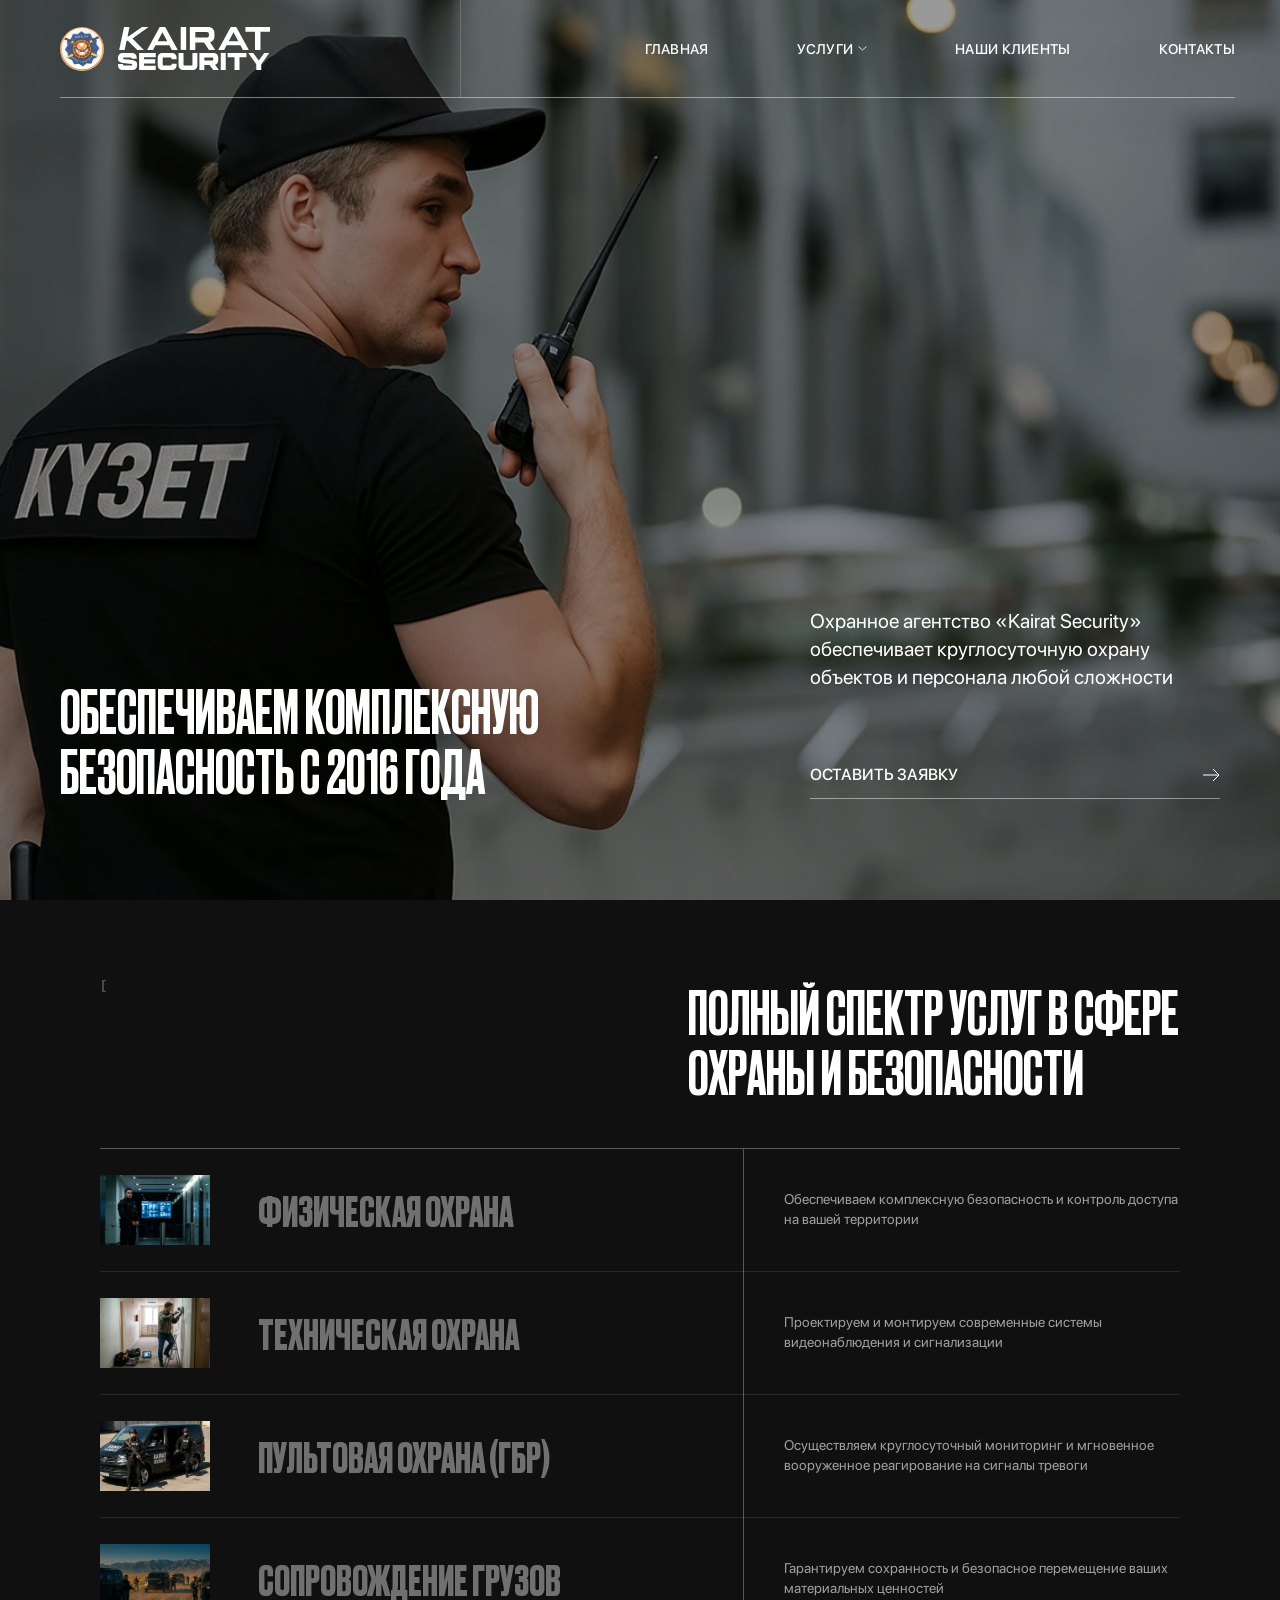
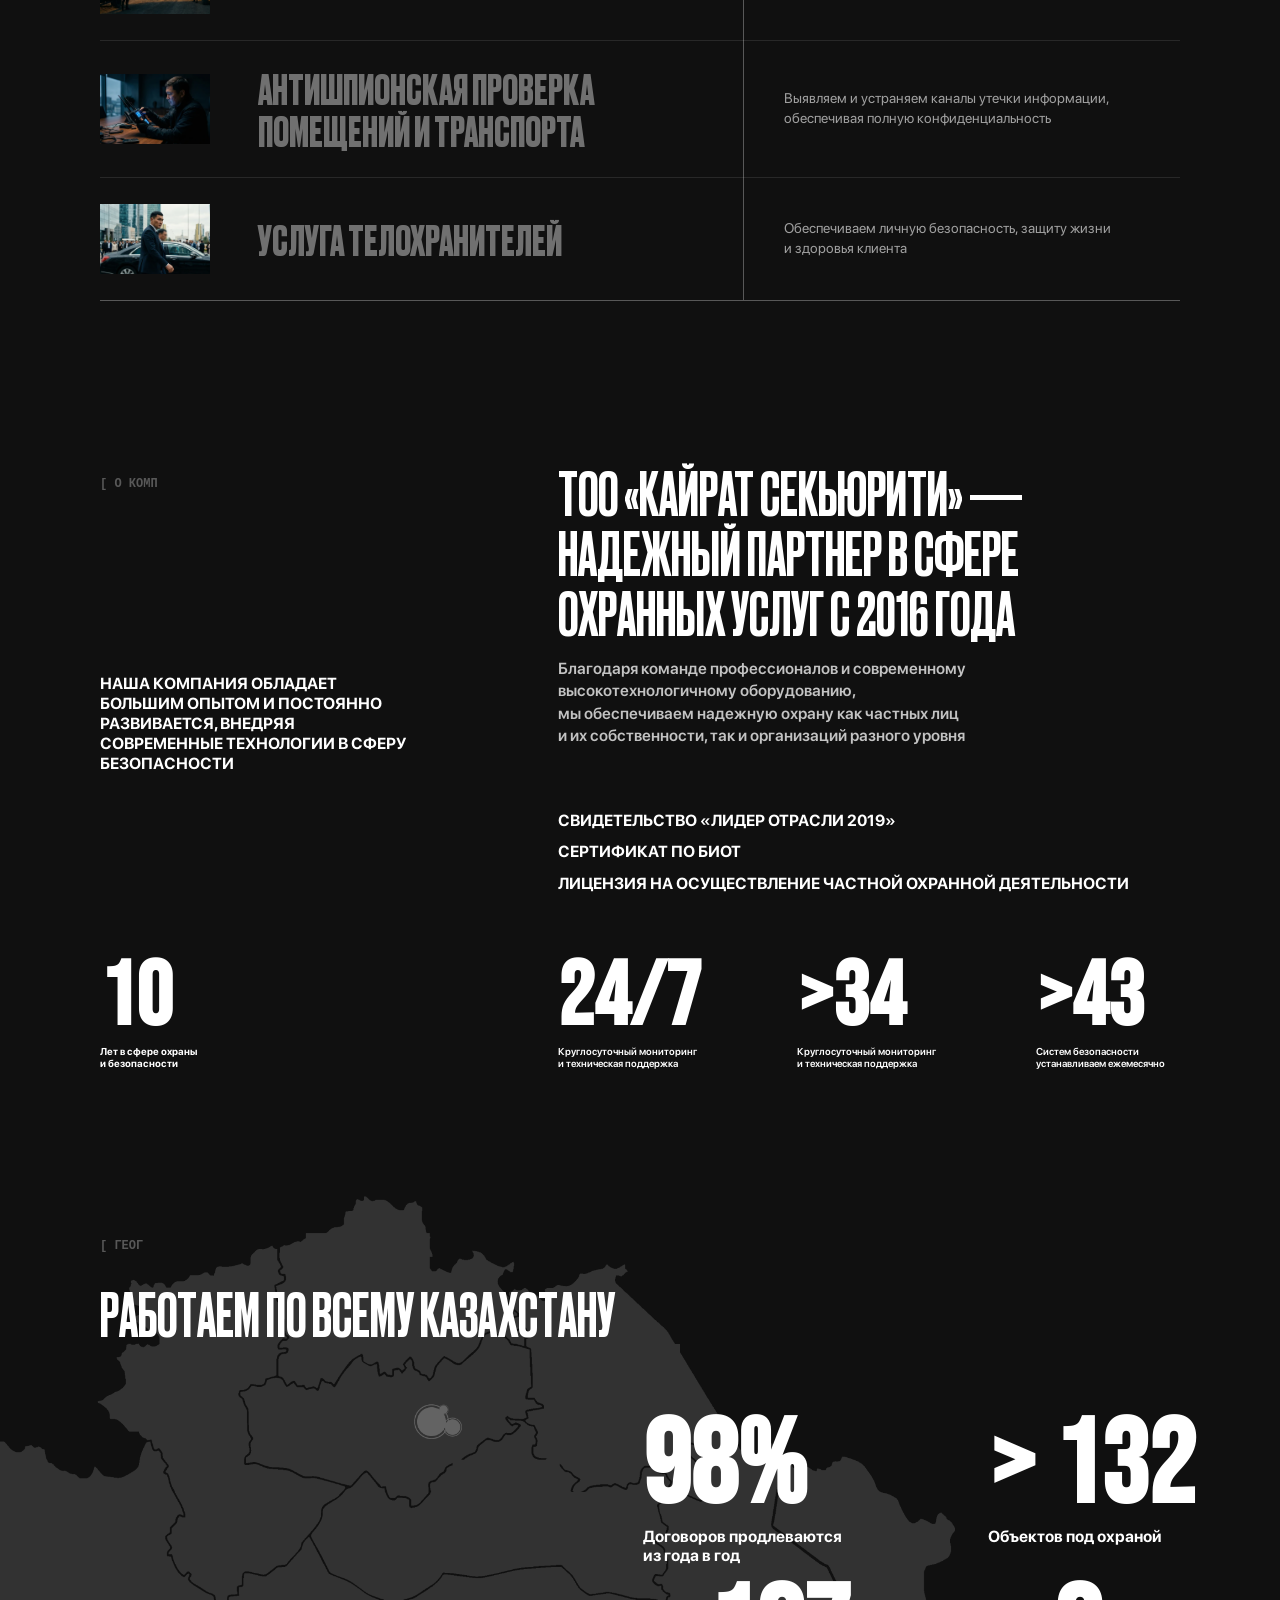
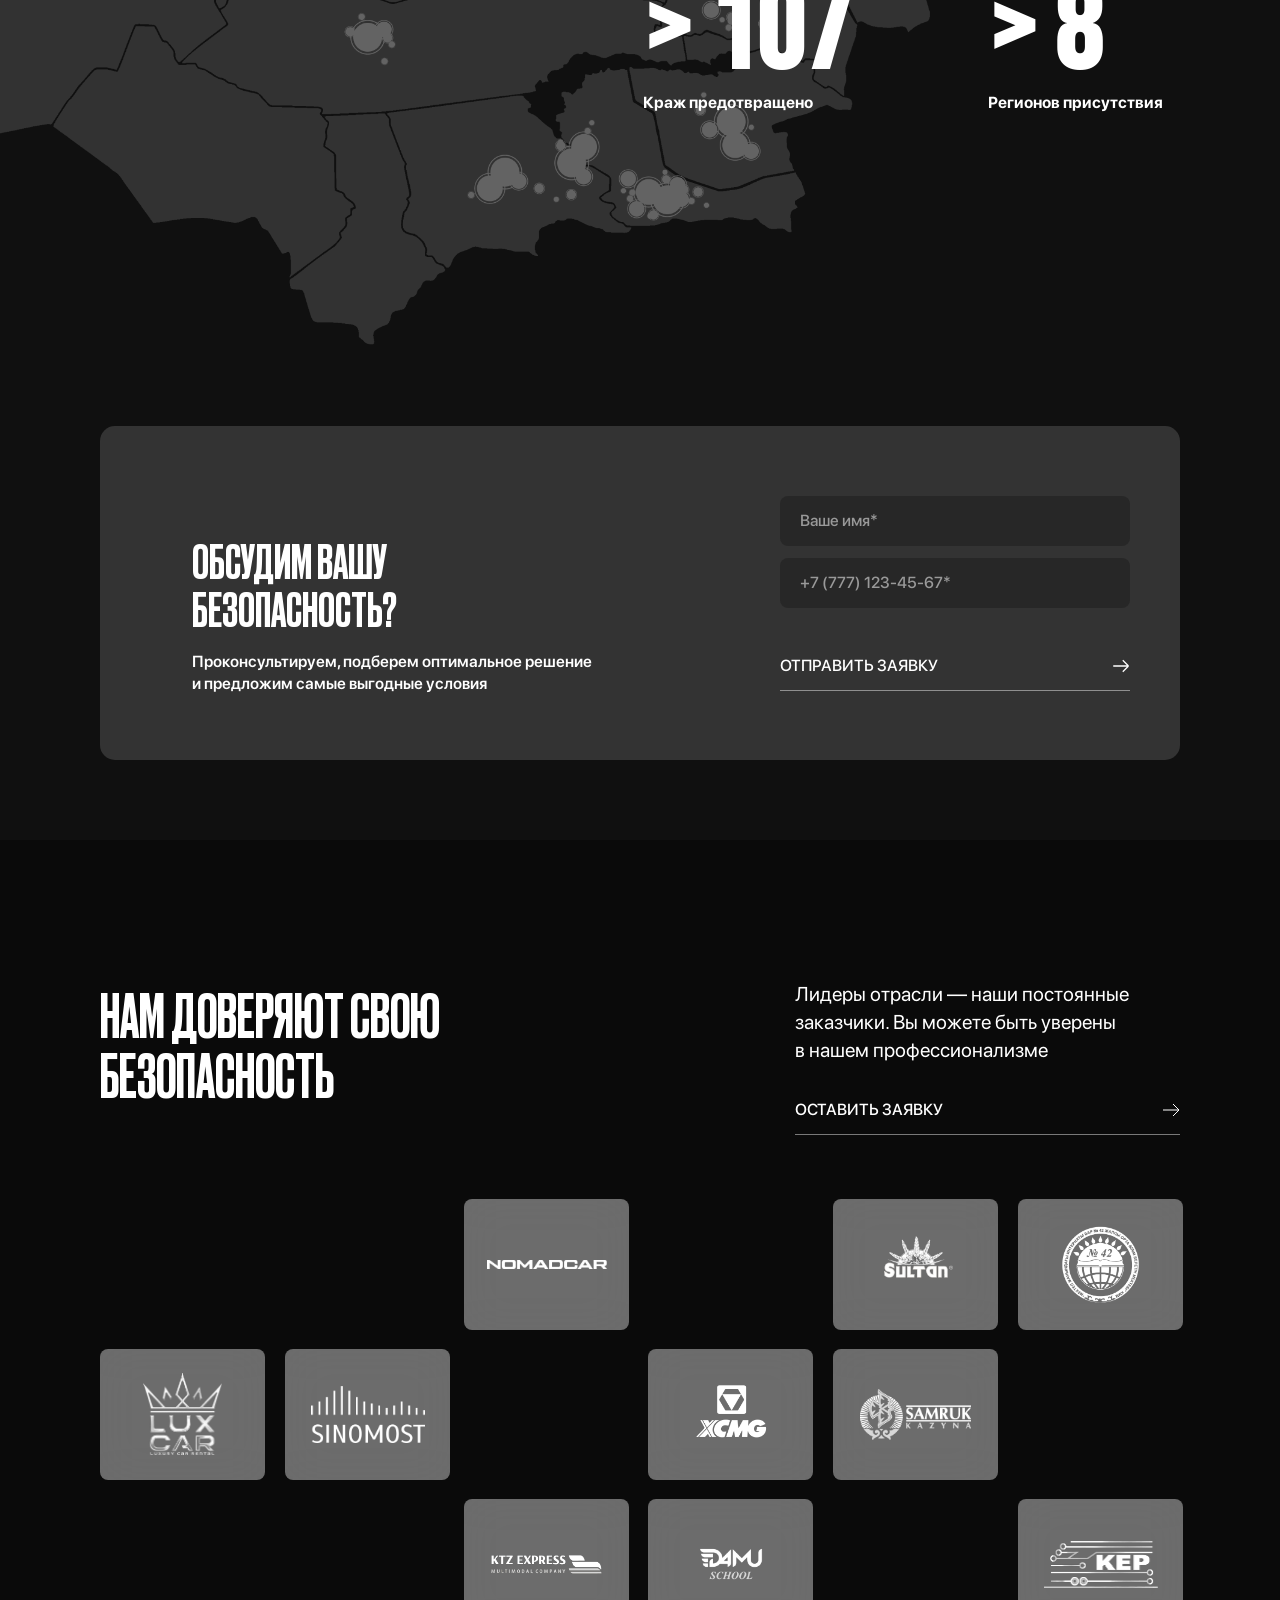
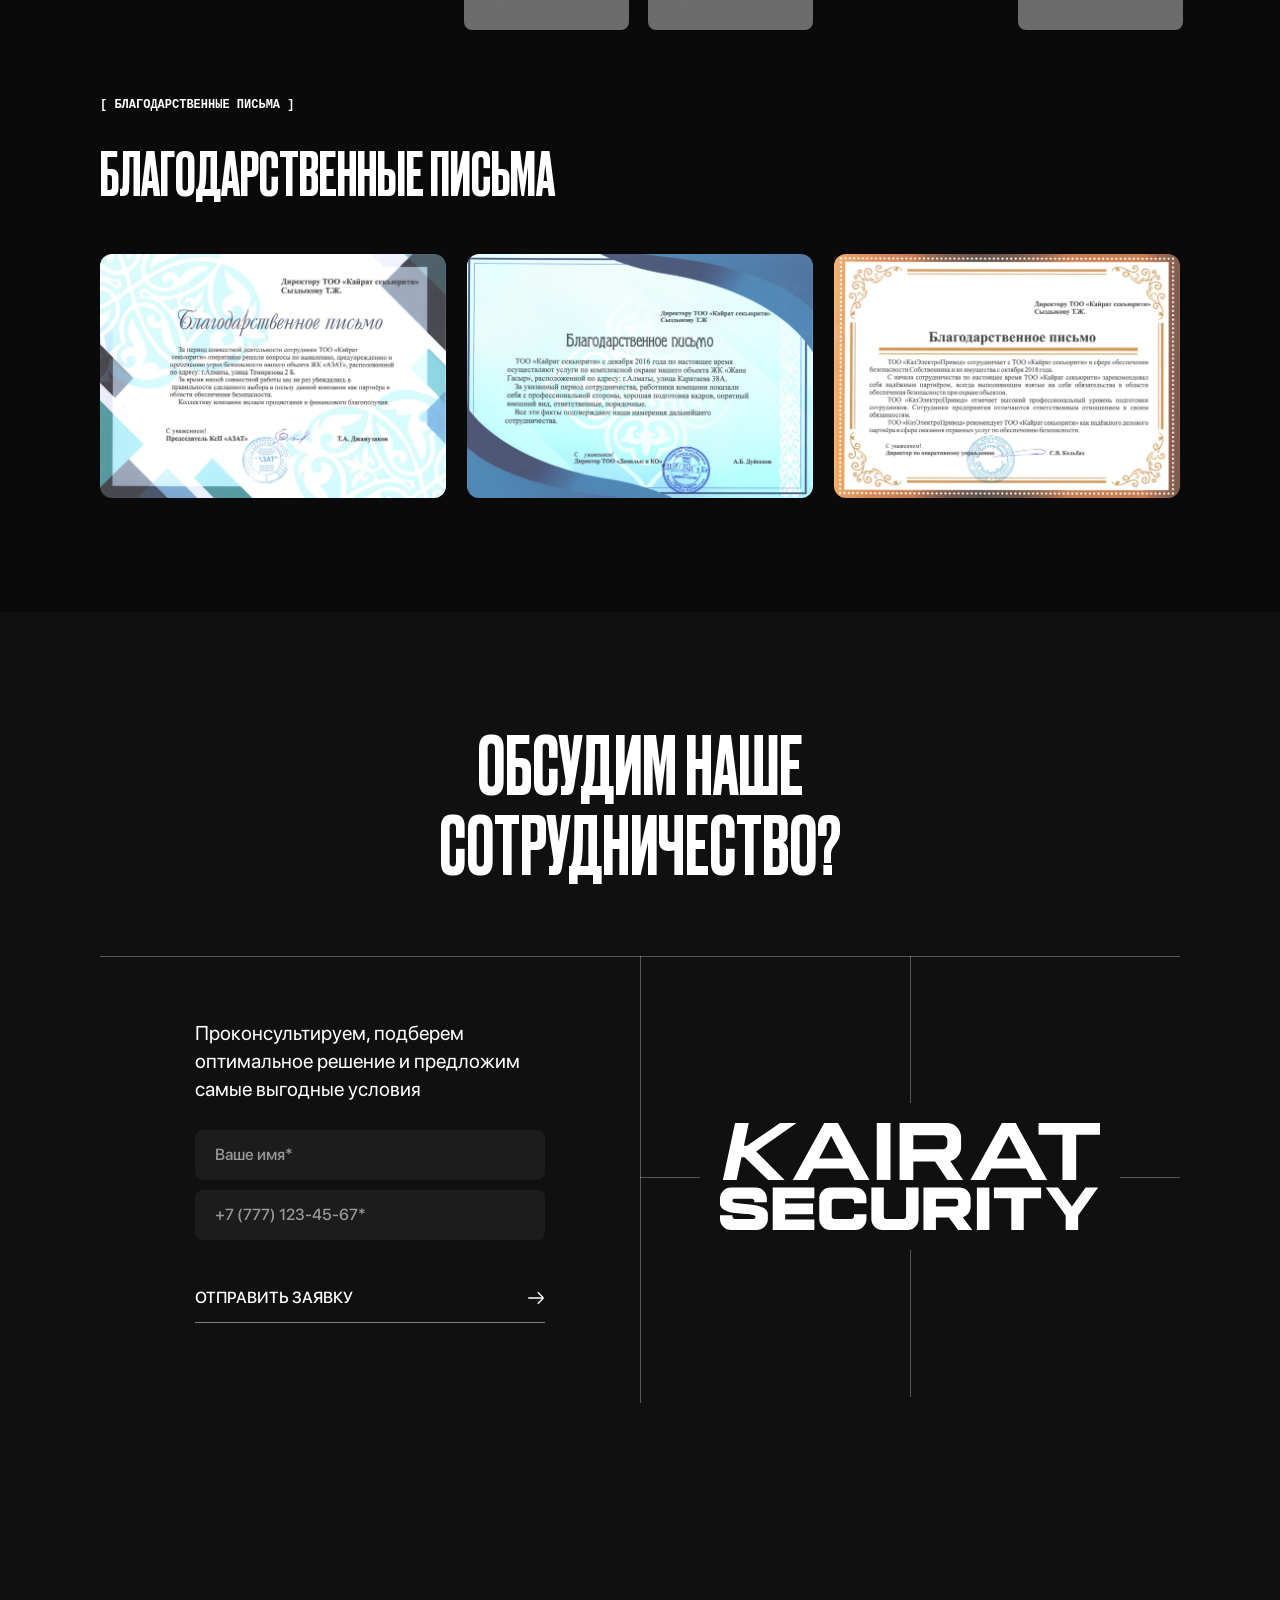
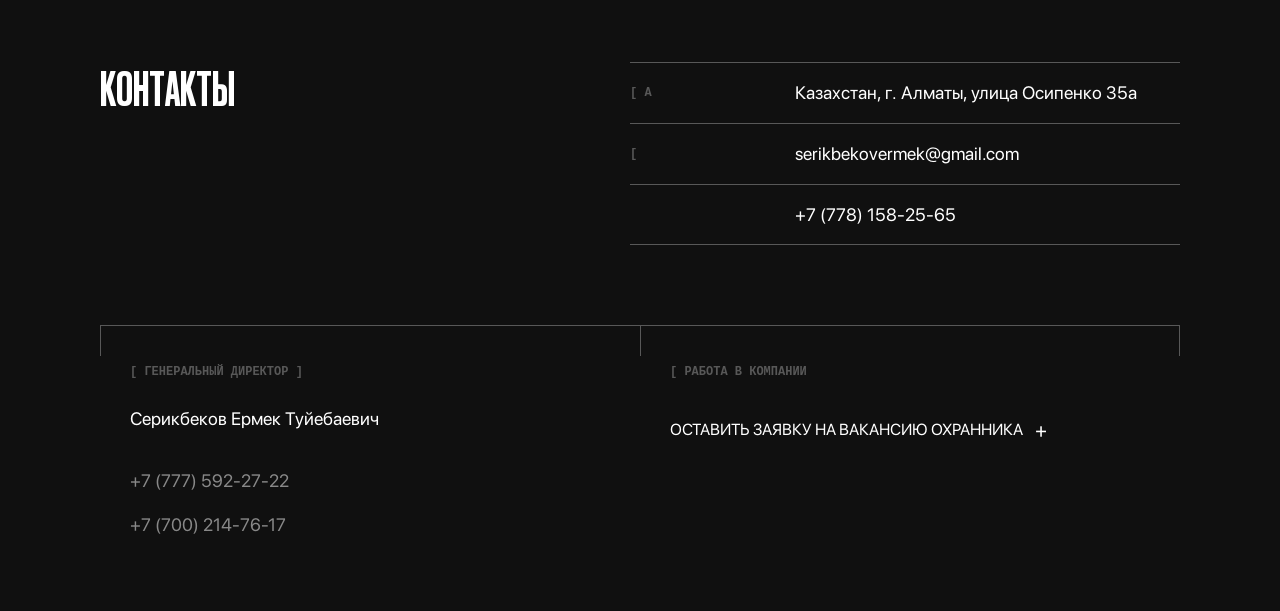
==== commit 0e0aae34: "Анимировать подписи и упростить заявки" ====
--- a/index.html
+++ b/index.html
@@ -398,6 +398,31 @@
     line-height: 1;
     text-transform: uppercase;
     color: var(--label);
+  }
+  .section-label--typing {
+    position: relative;
+    white-space: pre;
+  }
+  .section-label--typing::after {
+    content: attr(data-label);
+    visibility: hidden;
+  }
+  .section-label__text {
+    position: absolute;
+    top: 0;
+    left: 0;
+    white-space: pre;
+  }
+  .section-label__fallback {
+    position: absolute;
+    width: 1px;
+    height: 1px;
+    margin: -1px;
+    padding: 0;
+    overflow: hidden;
+    clip: rect(0 0 0 0);
+    white-space: nowrap;
+    border: 0;
   }
   .services__title {
     font-family: var(--font-display);
@@ -3271,6 +3296,61 @@
 
 <script>
   (() => {
+    if (window.matchMedia('(prefers-reduced-motion: reduce)').matches) return;
+
+    const typingDelay = 90;
+    const deletingDelay = 55;
+    const fullTextPause = 1200;
+    const emptyTextPause = 400;
+
+    document.querySelectorAll('.section-label').forEach(label => {
+      const fullText = label.textContent.trim();
+      if (!fullText) return;
+
+      const characters = Array.from(fullText);
+      const animatedText = document.createElement('span');
+      const fallbackText = document.createElement('span');
+      let index = 0;
+      let isDeleting = false;
+
+      label.dataset.label = fullText;
+      label.classList.add('section-label--typing');
+      animatedText.className = 'section-label__text';
+      animatedText.setAttribute('aria-hidden', 'true');
+      fallbackText.className = 'section-label__fallback';
+      fallbackText.textContent = fullText;
+      label.replaceChildren(animatedText, fallbackText);
+
+      const animate = () => {
+        animatedText.textContent = characters.slice(0, index).join('');
+
+        if (!isDeleting && index < characters.length) {
+          index += 1;
+          window.setTimeout(animate, typingDelay);
+          return;
+        }
+        if (!isDeleting) {
+          isDeleting = true;
+          window.setTimeout(animate, fullTextPause);
+          return;
+        }
+        if (index > 0) {
+          index -= 1;
+          window.setTimeout(animate, deletingDelay);
+          return;
+        }
+
+        isDeleting = false;
+        window.setTimeout(animate, emptyTextPause);
+      };
+
+      animate();
+    });
+  })();
+</script>
+
+<script>
+  (() => {
     if (!window.matchMedia("(hover: hover) and (pointer: fine)").matches ||
         window.matchMedia("(prefers-reduced-motion: reduce)").matches) return;
 
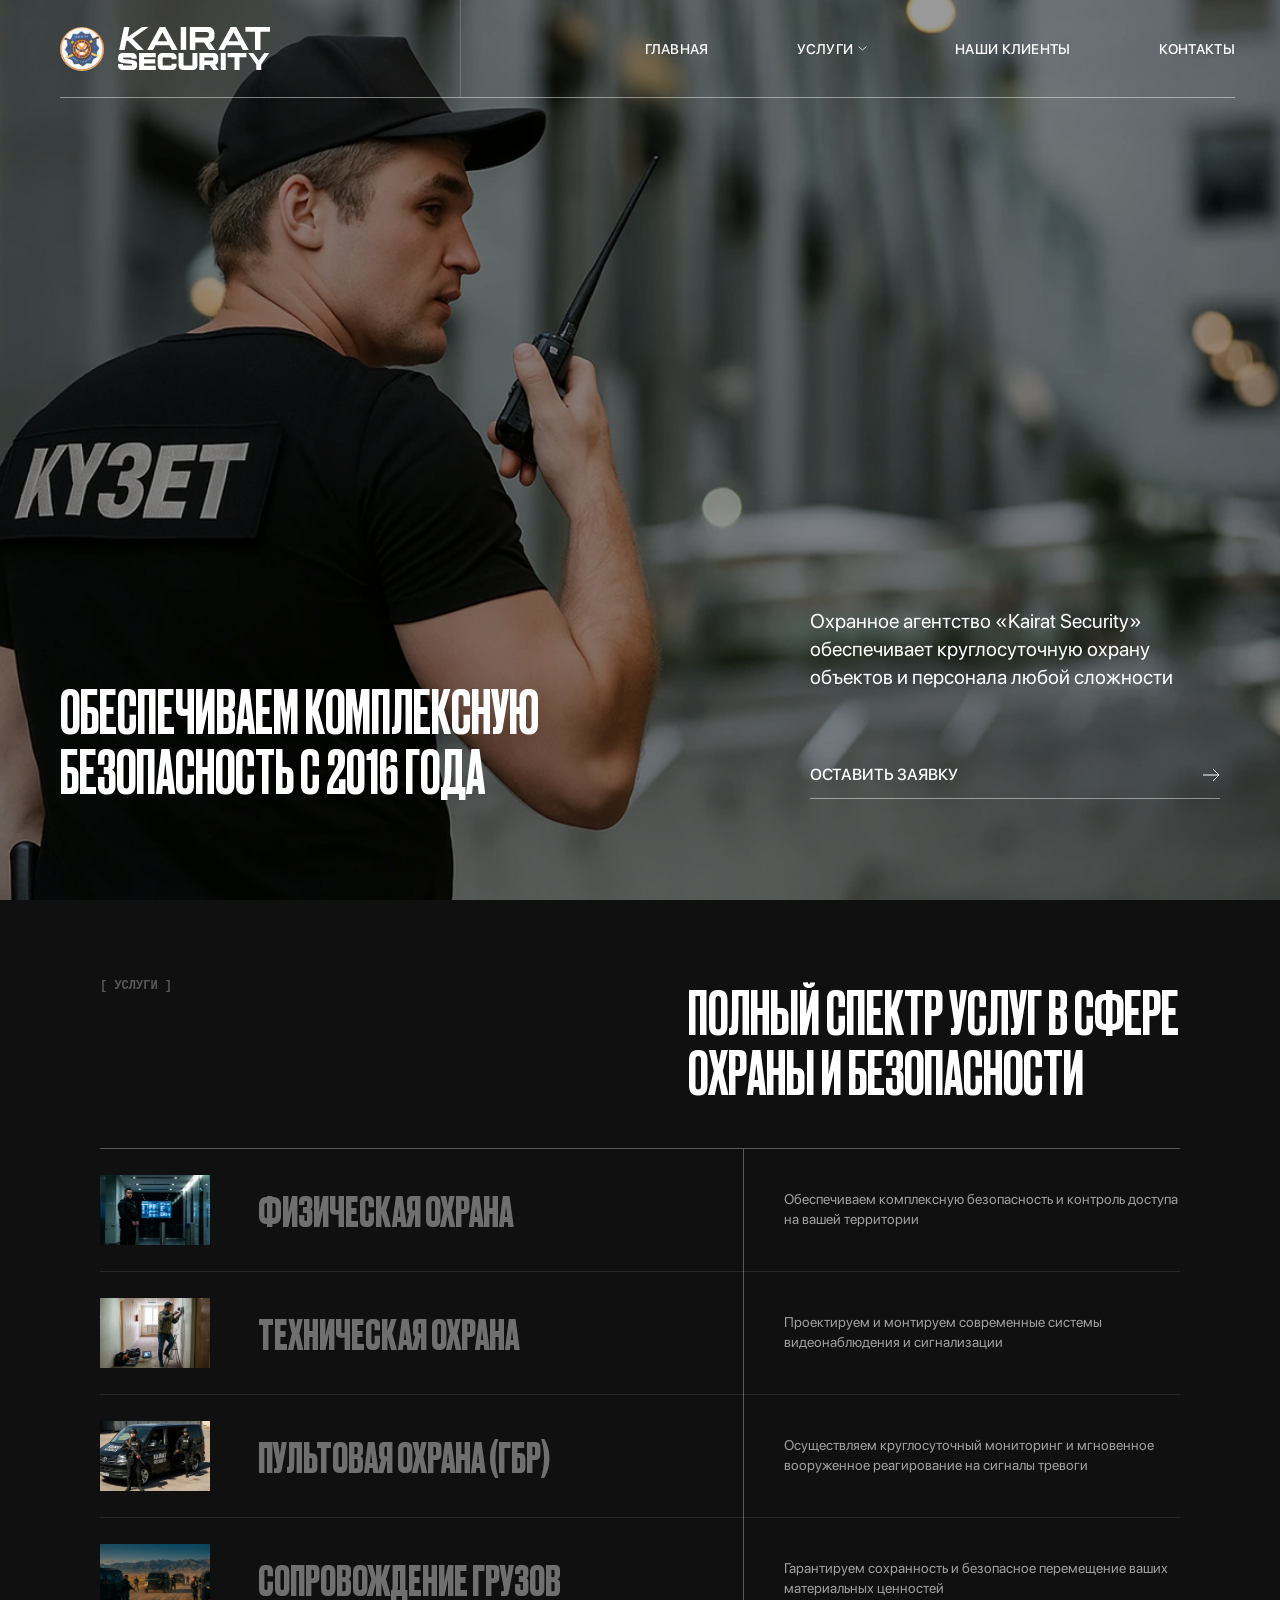
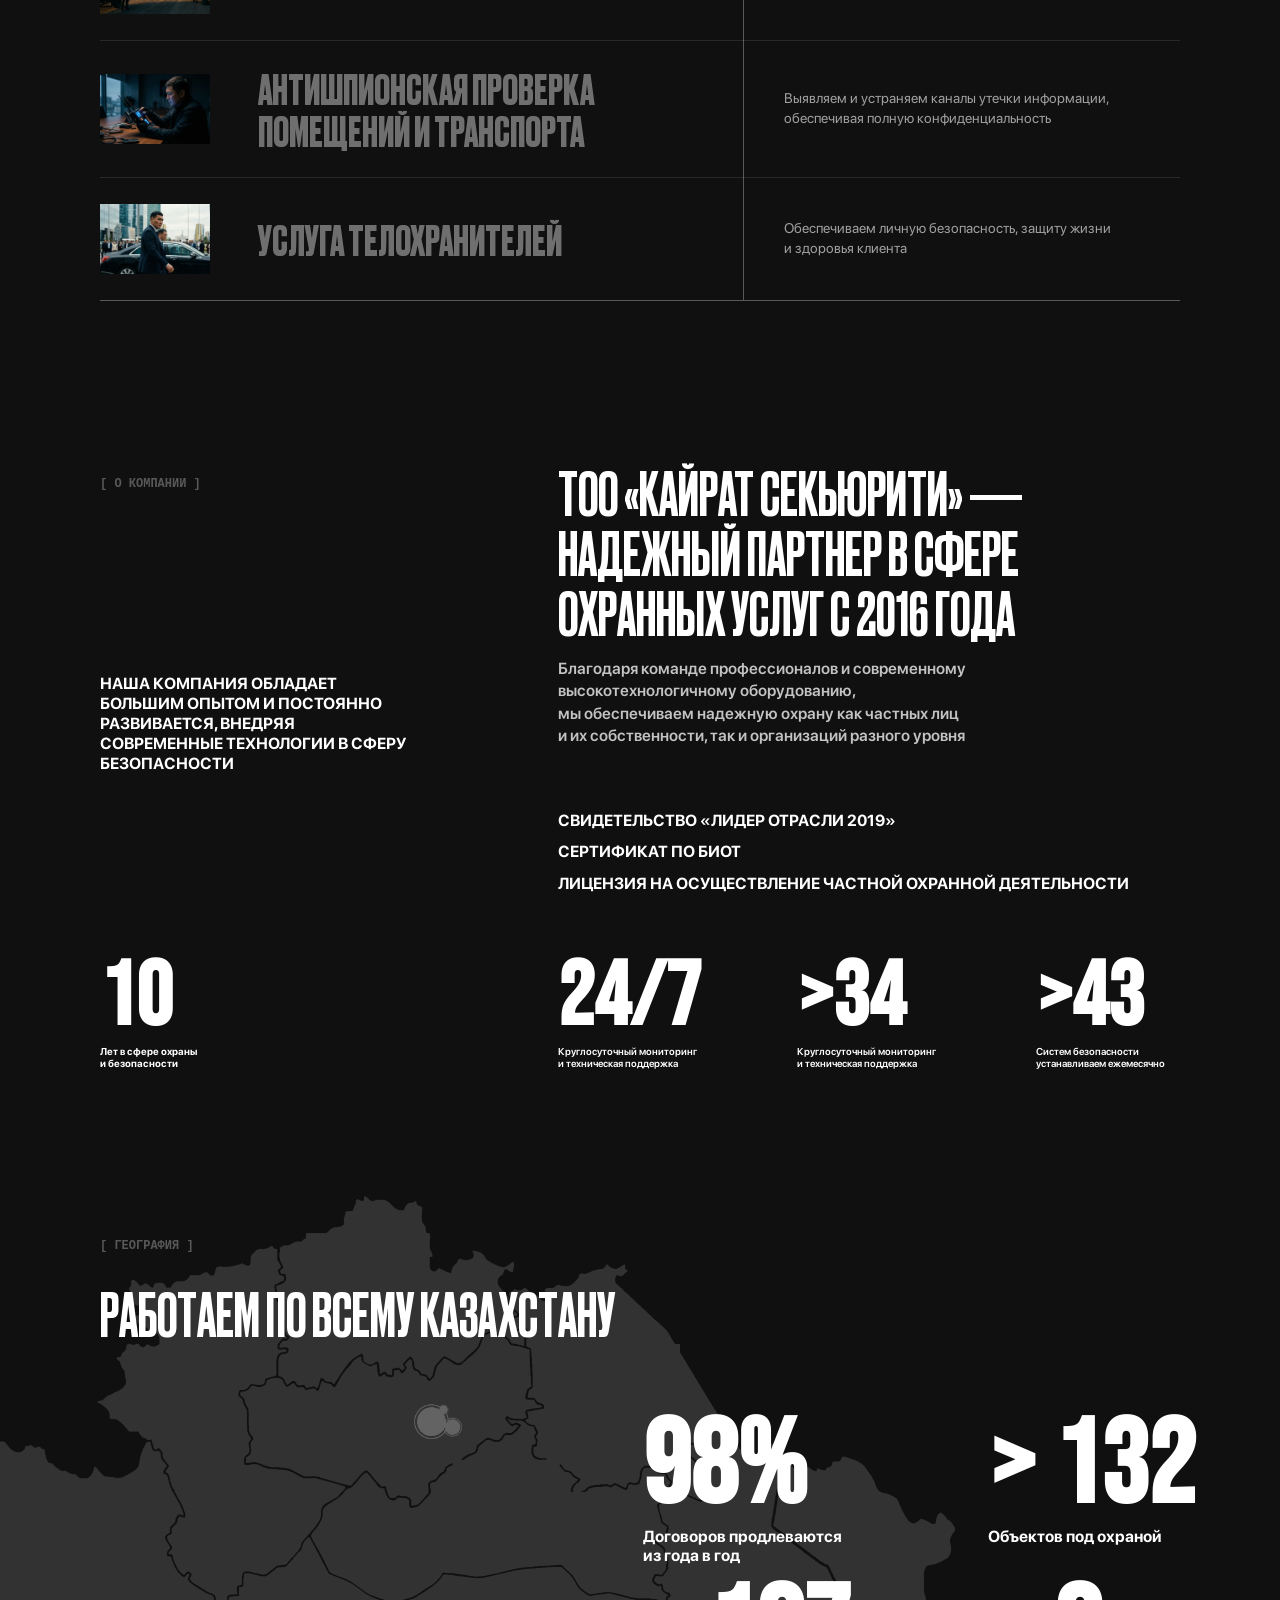
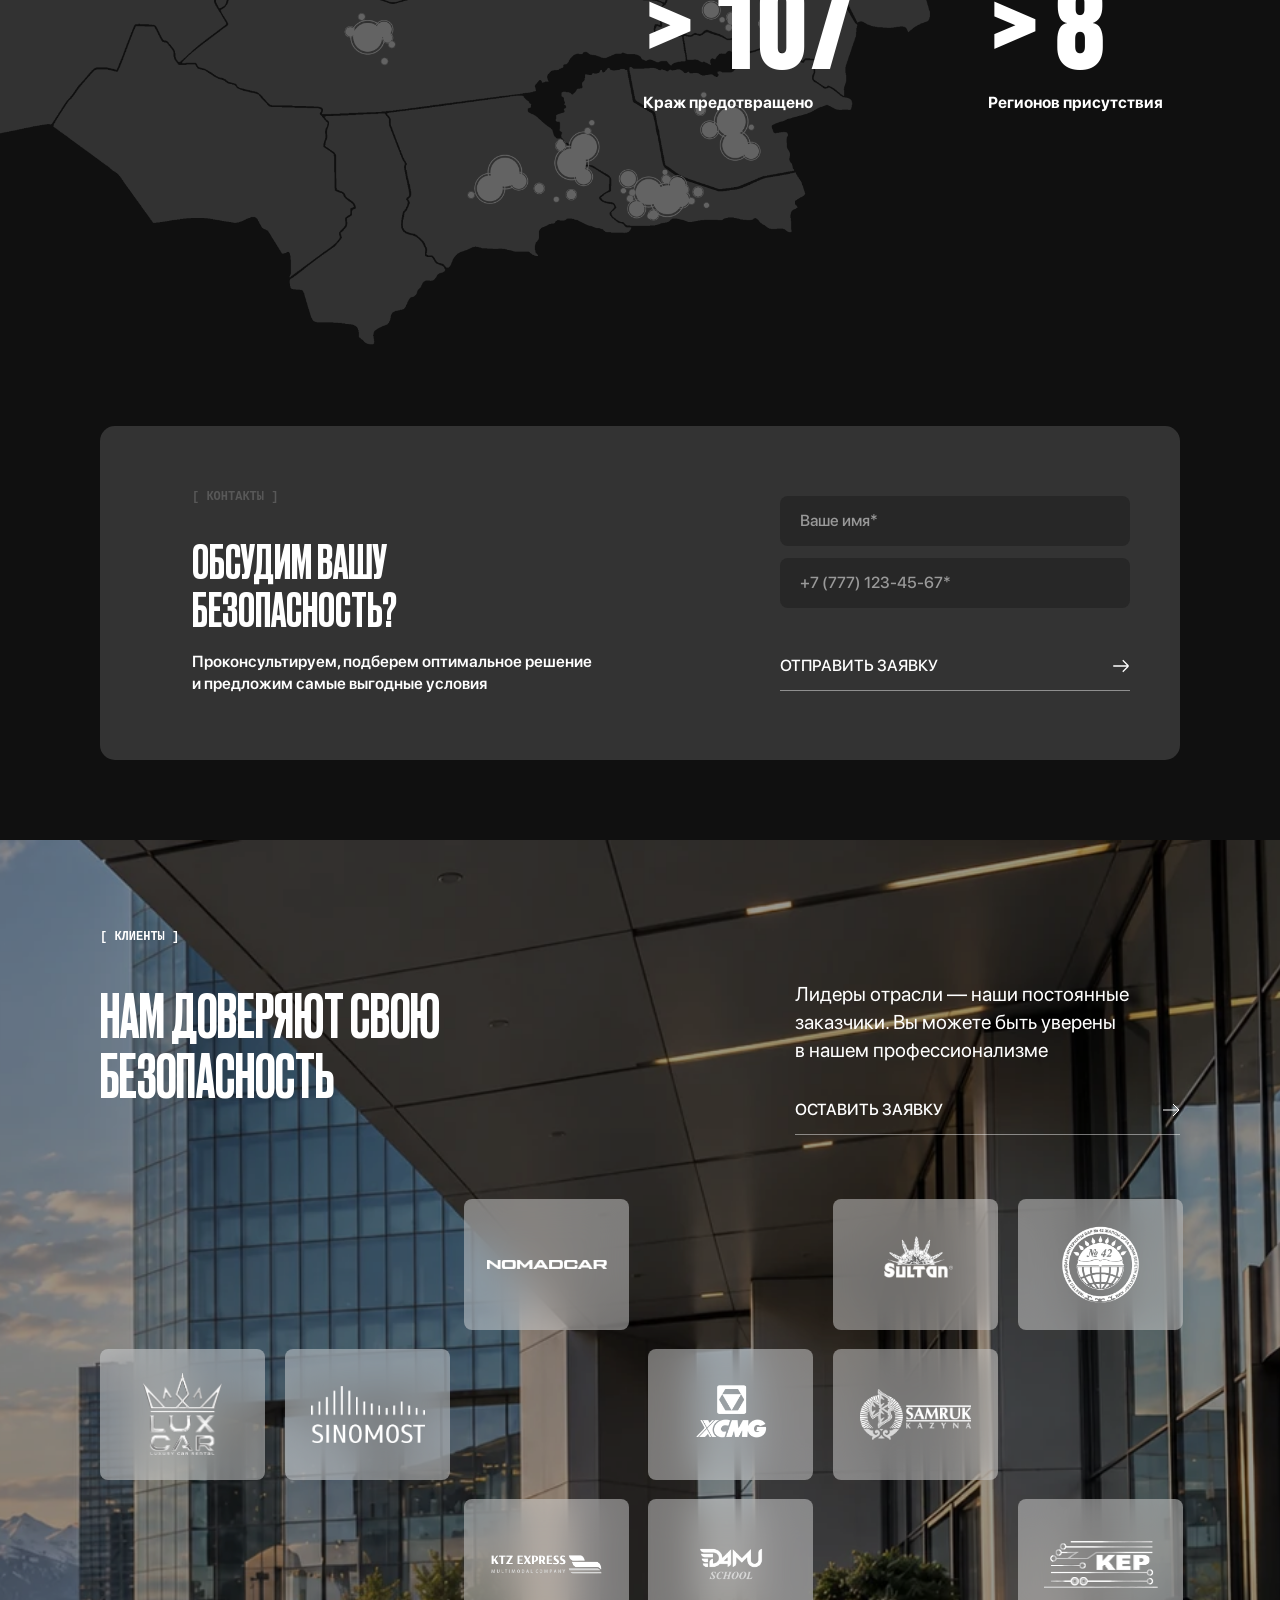
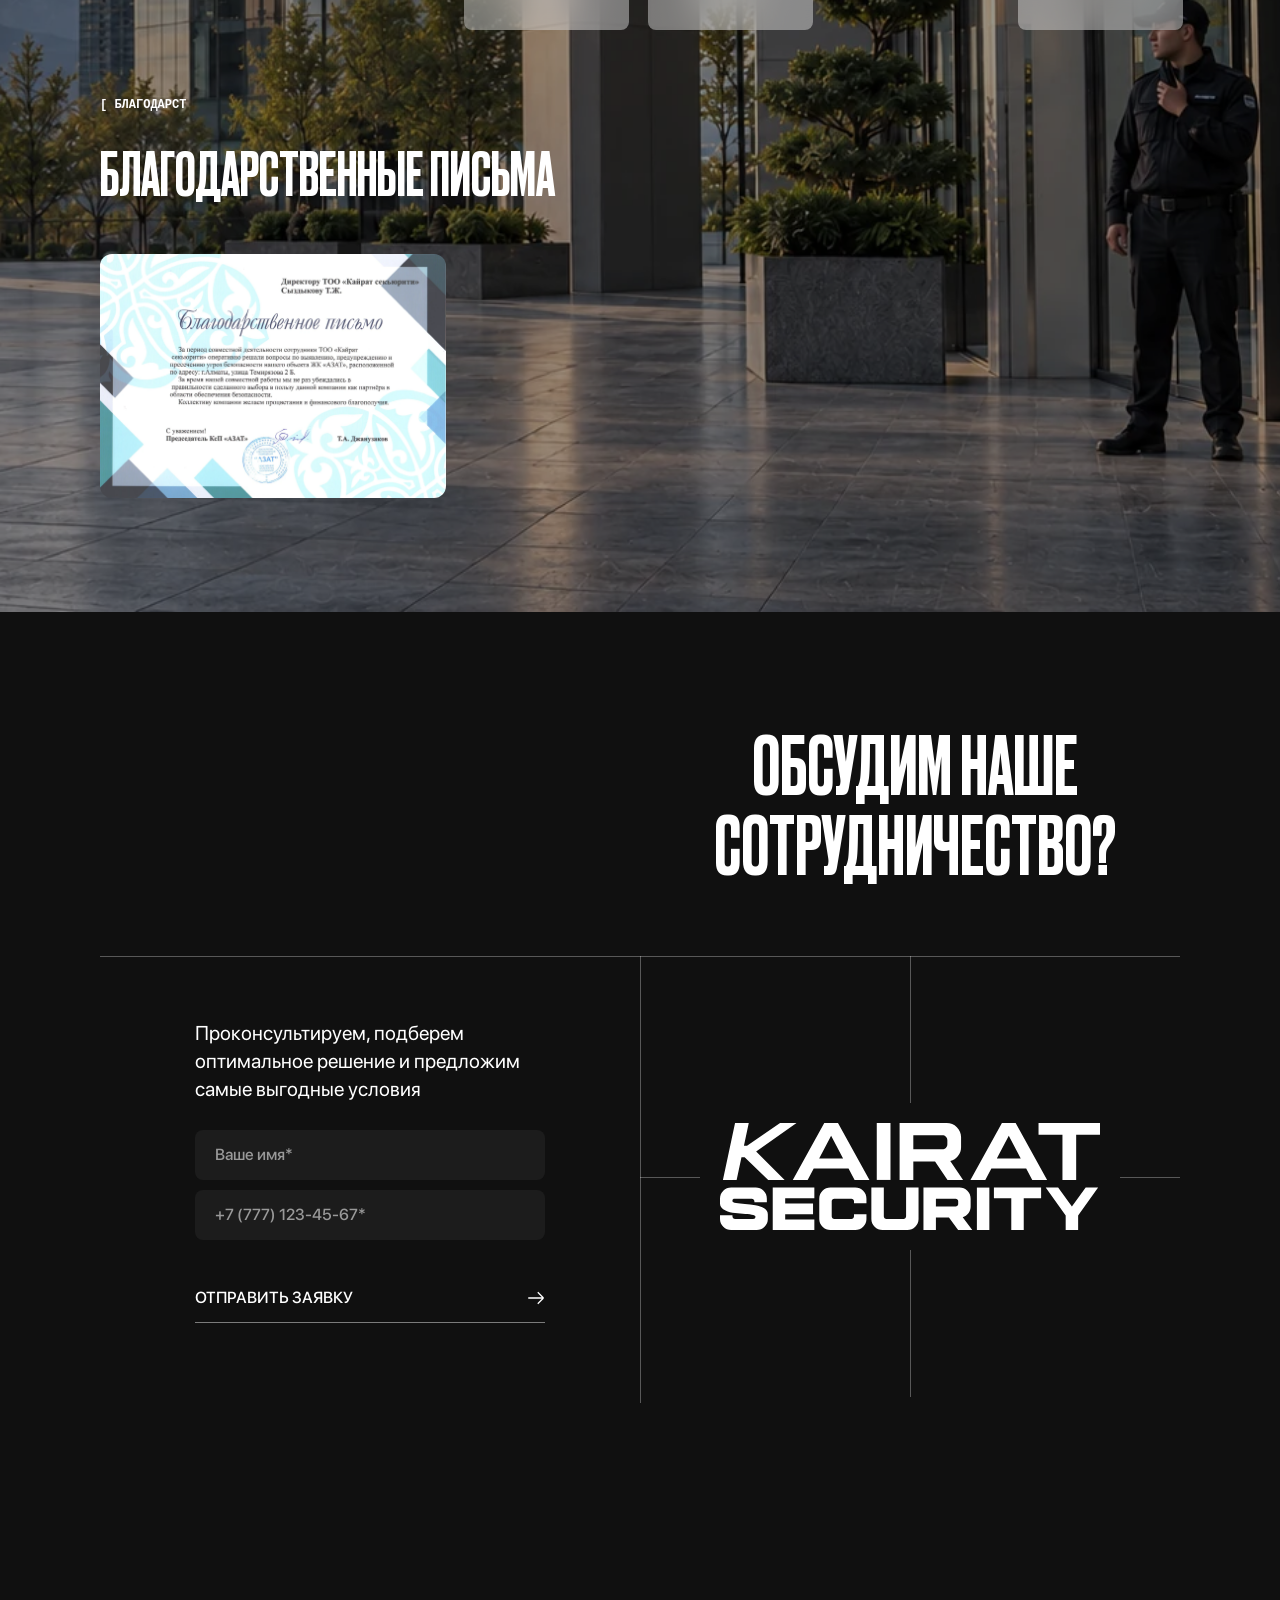
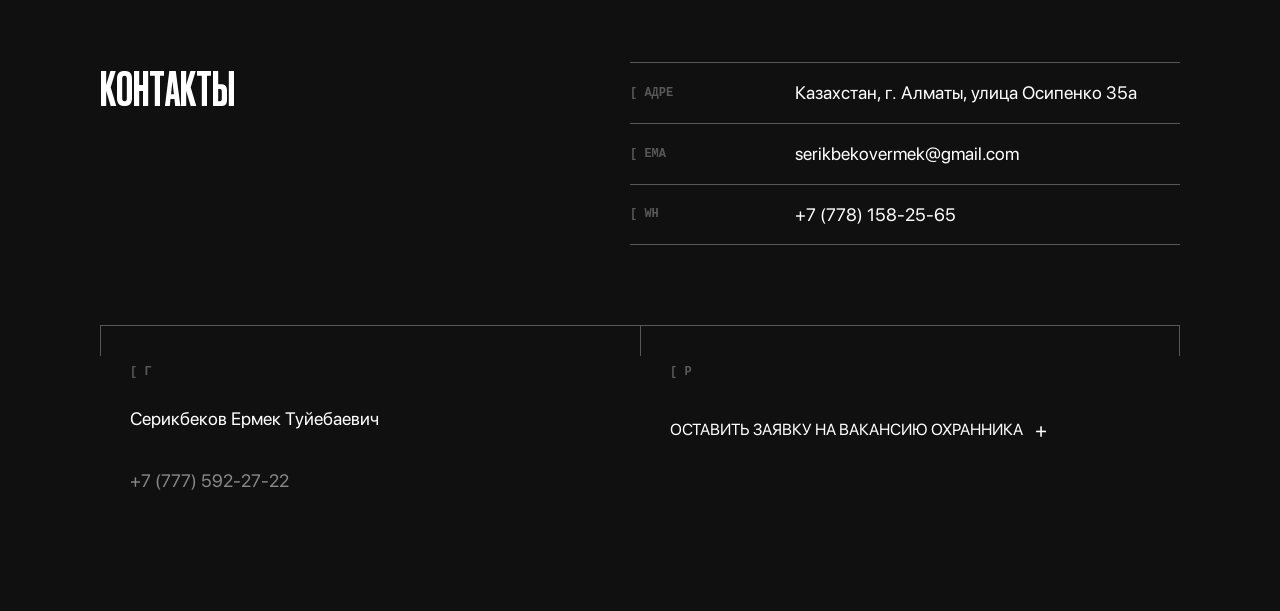
==== commit 6da594cb: "Добавить плавное появление блоков сайта" ====
--- a/index.html
+++ b/index.html
@@ -15,6 +15,11 @@
 <meta property="og:image" content="https://kairatsecurity.kz/assets/hero.webp">
 <meta property="og:image:width" content="1200">
 <meta property="og:image:height" content="800">
+<script>
+  if (!window.matchMedia || !window.matchMedia('(prefers-reduced-motion: reduce)').matches) {
+    document.documentElement.classList.add('reveal-ready');
+  }
+</script>
 
 <!--
   ═══════════════════════════════════════════════════════════════
@@ -94,6 +99,11 @@
     --label: #585858;                      /* лейблы секций [ ... ] */
     --overlay: rgba(0, 0, 0, 0.4);
     --pad-side: 60px;
+    --reveal-duration: 720ms;
+    --reveal-mobile-duration: 650ms;
+    --reveal-ease: cubic-bezier(0.22, 1, 0.36, 1);
+    --reveal-distance: 22px;
+    --reveal-mobile-distance: 16px;
     --content-max: 1080px; /* ширина контента макета (1200 − 2×60) */
     /* горизонтальный отступ секций: не меньше --pad-side, на широких экранах
        центрирует контент по ширине макета (фон при этом остаётся во всю ширину) */
@@ -423,6 +433,32 @@
     clip: rect(0 0 0 0);
     white-space: nowrap;
     border: 0;
+  }
+  html.reveal-ready [data-reveal],
+  .lead-modal.modal-reveal-ready [data-modal-reveal] {
+    opacity: 0;
+    transform: translate3d(0, var(--reveal-distance), 0);
+    transition: opacity var(--reveal-duration) var(--reveal-ease), transform var(--reveal-duration) var(--reveal-ease);
+  }
+  html.reveal-ready [data-reveal].is-revealed,
+  .lead-modal.modal-reveal-ready [data-modal-reveal].is-revealed {
+    opacity: 1;
+    transform: translate3d(0, 0, 0);
+  }
+  @media (max-width: 768px) {
+    html.reveal-ready [data-reveal],
+    .lead-modal.modal-reveal-ready [data-modal-reveal] {
+      transform: translate3d(0, var(--reveal-mobile-distance), 0);
+      transition-duration: var(--reveal-mobile-duration);
+    }
+  }
+  @media (prefers-reduced-motion: reduce) {
+    html.reveal-ready [data-reveal],
+    .lead-modal.modal-reveal-ready [data-modal-reveal] {
+      opacity: 1;
+      transform: none;
+      transition: none;
+    }
   }
   .services__title {
     font-family: var(--font-display);
@@ -2476,7 +2512,7 @@
 
 <section class="hero">
 
-  <header class="topbar">
+  <header class="topbar" data-reveal data-reveal-delay="0">
     <div class="topbar__inner">
       <a class="logo" href="#top" aria-label="Kairat Security — на главную">
         <img width="175" height="176" class="logo__mark" src="assets/logo.webp" alt="">
@@ -2501,12 +2537,12 @@
   </header>
 
   <div class="hero__content">
-    <h1 class="hero__title">Обеспечиваем комплексную безопасность с&nbsp;2016 года</h1>
+    <h1 class="hero__title" data-reveal data-reveal-delay="130">Обеспечиваем комплексную безопасность с&nbsp;2016 года</h1>
 
     <div class="hero__aside">
-      <p class="hero__text">Охранное агентство «Kairat Security» обеспечивает круглосуточную охрану объектов и&nbsp;персонала любой сложности</p>
-
-      <a class="cta" href="#contacts">
+      <p class="hero__text" data-reveal data-reveal-delay="260">Охранное агентство «Kairat Security» обеспечивает круглосуточную охрану объектов и&nbsp;персонала любой сложности</p>
+
+      <a class="cta" href="#contacts" data-reveal data-reveal-delay="380">
         <span class="btn-label">Оставить заявку</span>
         <svg viewBox="0 0 17 14" fill="none" xmlns="http://www.w3.org/2000/svg">
           <path d="M0 7H16M16 7L10 1M16 7L10 13" stroke="white" stroke-width="1"/>
@@ -2520,13 +2556,13 @@
 <section class="services" id="services">
 
   <div class="services__head">
-    <p class="section-label">[ Услуги ]</p>
-    <h2 class="services__title">Полный спектр услуг в&nbsp;сфере охраны и&nbsp;безопасности</h2>
+    <p class="section-label" data-reveal data-reveal-delay="0">[ Услуги ]</p>
+    <h2 class="services__title" data-reveal data-reveal-delay="120">Полный спектр услуг в&nbsp;сфере охраны и&nbsp;безопасности</h2>
   </div>
 
   <div class="services__list">
 
-    <div class="services__row">
+    <div class="services__row" data-reveal data-reveal-delay="220">
       <div class="services__lead">
         <img width="600" height="335" loading="lazy" decoding="async" class="services__img" src="assets/service-physical.webp" alt="">
         <h3 class="services__name">Физическая охрана</h3>
@@ -2534,7 +2570,7 @@
       <p class="services__desc">Обеспечиваем комплексную безопасность и&nbsp;контроль доступа на&nbsp;вашей территории</p>
     </div>
 
-    <div class="services__row">
+    <div class="services__row" data-reveal data-reveal-delay="300">
       <div class="services__lead">
         <img width="600" height="335" loading="lazy" decoding="async" class="services__img" src="assets/service-technical.webp" alt="">
         <h3 class="services__name">Техническая охрана</h3>
@@ -2542,7 +2578,7 @@
       <p class="services__desc">Проектируем и&nbsp;монтируем современные системы видеонаблюдения и&nbsp;сигнализации</p>
     </div>
 
-    <div class="services__row">
+    <div class="services__row" data-reveal data-reveal-delay="380">
       <div class="services__lead">
         <img width="600" height="335" loading="lazy" decoding="async" class="services__img" src="assets/service-gbr.webp" alt="">
         <h3 class="services__name">Пультовая охрана (ГБР)</h3>
@@ -2550,7 +2586,7 @@
       <p class="services__desc">Осуществляем круглосуточный мониторинг и&nbsp;мгновенное вооруженное реагирование на&nbsp;сигналы тревоги</p>
     </div>
 
-    <div class="services__row">
+    <div class="services__row" data-reveal data-reveal-delay="460">
       <div class="services__lead">
         <img width="600" height="335" loading="lazy" decoding="async" class="services__img" src="assets/service-cargo.webp" alt="">
         <h3 class="services__name">Сопровождение грузов</h3>
@@ -2558,7 +2594,7 @@
       <p class="services__desc">Гарантируем сохранность и&nbsp;безопасное перемещение ваших материальных ценностей</p>
     </div>
 
-    <div class="services__row">
+    <div class="services__row" data-reveal data-reveal-delay="540">
       <div class="services__lead">
         <img width="600" height="335" loading="lazy" decoding="async" class="services__img" src="assets/service-antispy.webp" alt="">
         <h3 class="services__name">Антишпионская проверка помещений и&nbsp;транспорта</h3>
@@ -2566,7 +2602,7 @@
       <p class="services__desc">Выявляем и&nbsp;устраняем каналы утечки информации, обеспечивая полную конфиденциальность</p>
     </div>
 
-    <div class="services__row">
+    <div class="services__row" data-reveal data-reveal-delay="620">
       <div class="services__lead">
         <img width="600" height="335" loading="lazy" decoding="async" class="services__img" src="assets/service-bodyguard.webp" alt="">
         <h3 class="services__name">Услуга телохранителей</h3>
@@ -2581,9 +2617,9 @@
 <section class="about" id="about">
 
   <div class="about__side">
-    <p class="section-label">[ О компании ]</p>
-    <p class="about__intro">Наша компания обладает большим опытом и&nbsp;постоянно развивается, внедряя современные технологии в&nbsp;сферу безопасности</p>
-    <div class="about__stat">
+    <p class="section-label" data-reveal data-reveal-delay="0">[ О компании ]</p>
+    <p class="about__intro" data-reveal data-reveal-delay="110">Наша компания обладает большим опытом и&nbsp;постоянно развивается, внедряя современные технологии в&nbsp;сферу безопасности</p>
+    <div class="about__stat" data-reveal data-reveal-delay="220">
       <p class="about__num">10</p>
       <p class="about__cap about__cap--narrow">Лет в&nbsp;сфере охраны и&nbsp;безопасности</p>
     </div>
@@ -2591,26 +2627,26 @@
 
   <div class="about__main">
     <div class="about__lead">
-      <h2 class="about__title">ТОО&nbsp;«Кайрат Секьюрити» —— надежный партнер в&nbsp;сфере охранных услуг с&nbsp;2016 года</h2>
-      <p class="about__desc">Благодаря команде профессионалов и&nbsp;современному высокотехнологичному оборудованию, мы&nbsp;обеспечиваем надежную охрану как частных лиц и&nbsp;их&nbsp;собственности, так и&nbsp;организаций разного уровня</p>
+      <h2 class="about__title" data-reveal data-reveal-delay="150">ТОО&nbsp;«Кайрат Секьюрити» —— надежный партнер в&nbsp;сфере охранных услуг с&nbsp;2016 года</h2>
+      <p class="about__desc" data-reveal data-reveal-delay="270">Благодаря команде профессионалов и&nbsp;современному высокотехнологичному оборудованию, мы&nbsp;обеспечиваем надежную охрану как частных лиц и&nbsp;их&nbsp;собственности, так и&nbsp;организаций разного уровня</p>
     </div>
 
     <div class="about__certs">
-      <p class="about__cert">Свидетельство «Лидер отрасли 2019»</p>
-      <p class="about__cert">Сертификат по&nbsp;БиОТ</p>
-      <p class="about__cert">Лицензия на&nbsp;осуществление частной охранной деятельности</p>
+      <p class="about__cert" data-reveal data-reveal-delay="390">Свидетельство «Лидер отрасли 2019»</p>
+      <p class="about__cert" data-reveal data-reveal-delay="480">Сертификат по&nbsp;БиОТ</p>
+      <p class="about__cert" data-reveal data-reveal-delay="570">Лицензия на&nbsp;осуществление частной охранной деятельности</p>
     </div>
 
     <div class="about__stats">
-      <div class="about__stat">
+      <div class="about__stat" data-reveal data-reveal-delay="450">
         <p class="about__num">24/7</p>
         <p class="about__cap">Круглосуточный мониторинг и&nbsp;техническая поддержка</p>
       </div>
-      <div class="about__stat">
+      <div class="about__stat" data-reveal data-reveal-delay="540">
         <p class="about__num">&gt;34</p>
         <p class="about__cap">Круглосуточный мониторинг и&nbsp;техническая поддержка</p>
       </div>
-      <div class="about__stat">
+      <div class="about__stat" data-reveal data-reveal-delay="630">
         <p class="about__num">&gt;43</p>
         <p class="about__cap">Систем безопасности устанавливаем ежемесячно</p>
       </div>
@@ -2623,23 +2659,23 @@
 
   <img width="2162" height="1244" loading="lazy" decoding="async" class="geography__map" src="assets/geography-map.png" alt="">
 
-  <p class="section-label geography__label">[ География ]</p>
-  <h2 class="geography__title">Работаем по&nbsp;всему Казахстану</h2>
+  <p class="section-label geography__label" data-reveal data-reveal-delay="0">[ География ]</p>
+  <h2 class="geography__title" data-reveal data-reveal-delay="120">Работаем по&nbsp;всему Казахстану</h2>
 
   <div class="geography__stats">
-    <div class="geography__stat">
+    <div class="geography__stat" data-reveal data-reveal-delay="240">
       <p class="geography__value">98%</p>
       <p class="geography__caption geography__caption--wide">Договоров продлеваются из&nbsp;года в&nbsp;год</p>
     </div>
-    <div class="geography__stat">
+    <div class="geography__stat" data-reveal data-reveal-delay="330">
       <p class="geography__value">&gt; 132</p>
       <p class="geography__caption">Объектов под охраной</p>
     </div>
-    <div class="geography__stat">
+    <div class="geography__stat" data-reveal data-reveal-delay="420">
       <p class="geography__value">&gt; 107</p>
       <p class="geography__caption">Краж предотвращено</p>
     </div>
-    <div class="geography__stat">
+    <div class="geography__stat" data-reveal data-reveal-delay="510">
       <p class="geography__value">&gt; 8</p>
       <p class="geography__caption">Регионов присутствия</p>
     </div>
@@ -2652,19 +2688,19 @@
   <div class="request__card">
     <div class="request__content">
       <div class="request__head">
-        <p class="section-label">[ Контакты ]</p>
-        <h2 class="request__title">Обсудим вашу безопасность?</h2>
+        <p class="section-label" data-reveal data-reveal-delay="0">[ Контакты ]</p>
+        <h2 class="request__title" data-reveal data-reveal-delay="120">Обсудим вашу безопасность?</h2>
       </div>
-      <p class="request__text">Проконсультируем, подберем оптимальное решение и&nbsp;предложим самые выгодные условия</p>
+      <p class="request__text" data-reveal data-reveal-delay="220">Проконсультируем, подберем оптимальное решение и&nbsp;предложим самые выгодные условия</p>
     </div>
 
     <form class="request__form" action="#" method="post">
       <input class="form__honeypot" type="text" name="website" tabindex="-1" autocomplete="off" aria-hidden="true">
       <div class="request__fields">
-        <input class="request__field" type="text" name="name" placeholder="Ваше имя*" aria-label="Ваше имя" autocomplete="name" maxlength="100" required>
-        <input class="request__field" type="tel" name="phone" placeholder="+7 (777) 123-45-67*" aria-label="Номер телефона" autocomplete="tel" inputmode="tel" maxlength="30" required>
+        <input class="request__field" data-reveal data-reveal-delay="310" type="text" name="name" placeholder="Ваше имя*" aria-label="Ваше имя" autocomplete="name" maxlength="100" required>
+        <input class="request__field" data-reveal data-reveal-delay="390" type="tel" name="phone" placeholder="+7 (777) 123-45-67*" aria-label="Номер телефона" autocomplete="tel" inputmode="tel" maxlength="30" required>
       </div>
-      <button class="request__submit" type="submit">
+      <button class="request__submit" data-reveal data-reveal-delay="470" type="submit">
         <span class="btn-label">Отправить заявку</span>
         <svg viewBox="0 0 13 11" fill="none" xmlns="http://www.w3.org/2000/svg" aria-hidden="true">
           <path d="M0 5.5H12M12 5.5L7.5 1M12 5.5L7.5 10" stroke="white" stroke-width="1"/>
@@ -2684,12 +2720,12 @@
   </picture>
 
   <div class="clients__inner">
-    <p class="section-label clients__label">[ Клиенты ]</p>
-    <h2 class="clients__title">Нам доверяют свою безопасность</h2>
+    <p class="section-label clients__label" data-reveal data-reveal-delay="0">[ Клиенты ]</p>
+    <h2 class="clients__title" data-reveal data-reveal-delay="120">Нам доверяют свою безопасность</h2>
 
     <div class="clients__intro">
-      <p class="clients__text">Лидеры отрасли&nbsp;— наши постоянные заказчики. Вы&nbsp;можете быть уверены в&nbsp;нашем профессионализме</p>
-      <a class="clients__cta" href="#contacts">
+      <p class="clients__text" data-reveal data-reveal-delay="220">Лидеры отрасли&nbsp;— наши постоянные заказчики. Вы&nbsp;можете быть уверены в&nbsp;нашем профессионализме</p>
+      <a class="clients__cta" href="#contacts" data-reveal data-reveal-delay="310">
         <span class="btn-label">Оставить заявку</span>
         <svg viewBox="0 0 17 14" fill="none" xmlns="http://www.w3.org/2000/svg" aria-hidden="true">
           <path d="M0 7H16M16 7L10 1M16 7L10 13" stroke="white" stroke-width="1"/>
@@ -2698,45 +2734,45 @@
     </div>
 
     <div class="clients__logos" aria-label="Клиенты Kairat Security">
-      <div class="clients__logo-card clients__logo-card--nomad">
+      <div class="clients__logo-card clients__logo-card--nomad" data-reveal data-reveal-delay="360">
         <img width="2446" height="190" loading="lazy" decoding="async" class="clients__logo clients__logo--nomad" src="assets/client-logo-nomadcar.png" alt="Nomadcar">
       </div>
-      <div class="clients__logo-card clients__logo-card--sultan">
+      <div class="clients__logo-card clients__logo-card--sultan" data-reveal data-reveal-delay="430">
         <img width="500" height="500" loading="lazy" decoding="async" class="clients__logo clients__logo--sultan" src="assets/client-logo-sultan.png" alt="Sultan">
       </div>
-      <div class="clients__logo-card clients__logo-card--round">
+      <div class="clients__logo-card clients__logo-card--round" data-reveal data-reveal-delay="500">
         <img width="1080" height="1105" loading="lazy" decoding="async" class="clients__logo clients__logo--round" src="assets/client-logo-round.png" alt="Клиент Kairat Security">
       </div>
-      <div class="clients__logo-card clients__logo-card--luxcar">
+      <div class="clients__logo-card clients__logo-card--luxcar" data-reveal data-reveal-delay="570">
         <img width="645" height="665" loading="lazy" decoding="async" class="clients__logo clients__logo--luxcar" src="assets/client-logo-luxcar.png" alt="Lux Car">
       </div>
-      <div class="clients__logo-card clients__logo-card--sinomost">
+      <div class="clients__logo-card clients__logo-card--sinomost" data-reveal data-reveal-delay="640">
         <img width="600" height="302" loading="lazy" decoding="async" class="clients__logo clients__logo--sinomost" src="assets/client-logo-sinomost.png" alt="Sinomost">
       </div>
-      <div class="clients__logo-card clients__logo-card--xcmg">
+      <div class="clients__logo-card clients__logo-card--xcmg" data-reveal data-reveal-delay="710">
         <img width="600" height="600" loading="lazy" decoding="async" class="clients__logo clients__logo--xcmg" src="assets/client-logo-xcmg.png" alt="XCMG">
       </div>
-      <div class="clients__logo-card clients__logo-card--samruk">
+      <div class="clients__logo-card clients__logo-card--samruk" data-reveal data-reveal-delay="780">
         <img width="1200" height="546" loading="lazy" decoding="async" class="clients__logo clients__logo--samruk" src="assets/client-logo-samruk.png" alt="Samruk Kazyna">
       </div>
-      <div class="clients__logo-card clients__logo-card--ktz">
+      <div class="clients__logo-card clients__logo-card--ktz" data-reveal data-reveal-delay="850">
         <img width="432" height="73" loading="lazy" decoding="async" class="clients__logo clients__logo--ktz" src="assets/client-logo-ktz.png" alt="KTZ Express">
       </div>
-      <div class="clients__logo-card clients__logo-card--damu">
+      <div class="clients__logo-card clients__logo-card--damu" data-reveal data-reveal-delay="920">
         <img width="1080" height="1080" loading="lazy" decoding="async" class="clients__logo clients__logo--damu" src="assets/client-logo-damu.png" alt="Damu School">
       </div>
-      <div class="clients__logo-card clients__logo-card--kep">
+      <div class="clients__logo-card clients__logo-card--kep" data-reveal data-reveal-delay="990">
         <img width="229" height="93" loading="lazy" decoding="async" class="clients__logo clients__logo--kep" src="assets/client-logo-kep.png" alt="KEP">
       </div>
     </div>
 
-    <p class="section-label clients__letters-label">[ Благодарственные письма ]</p>
-    <h3 class="clients__letters-title">Благодарственные письма</h3>
+    <p class="section-label clients__letters-label" data-reveal data-reveal-delay="0">[ Благодарственные письма ]</p>
+    <h3 class="clients__letters-title" data-reveal data-reveal-delay="120">Благодарственные письма</h3>
 
     <div class="clients__letters">
-      <img width="1400" height="987" loading="lazy" decoding="async" class="clients__letter" src="assets/client-letter-1.webp" alt="Благодарственное письмо клиента">
-      <img width="1400" height="989" loading="lazy" decoding="async" class="clients__letter" src="assets/client-letter-2.webp" alt="Благодарственное письмо клиента">
-      <img width="1400" height="997" loading="lazy" decoding="async" class="clients__letter" src="assets/client-letter-3.webp" alt="Благодарственное письмо клиента">
+      <img width="1400" height="987" loading="lazy" decoding="async" class="clients__letter" data-reveal data-reveal-delay="240" src="assets/client-letter-1.webp" alt="Благодарственное письмо клиента">
+      <img width="1400" height="989" loading="lazy" decoding="async" class="clients__letter" data-reveal data-reveal-delay="330" src="assets/client-letter-2.webp" alt="Благодарственное письмо клиента">
+      <img width="1400" height="997" loading="lazy" decoding="async" class="clients__letter" data-reveal data-reveal-delay="420" src="assets/client-letter-3.webp" alt="Благодарственное письмо клиента">
     </div>
   </div>
 
@@ -2745,7 +2781,7 @@
 <section class="final-cta" id="cta">
 
   <div class="final-cta__inner">
-    <h2 class="final-cta__title">Обсудим наше сотрудничество?</h2>
+    <h2 class="final-cta__title" data-reveal data-reveal-delay="0">Обсудим наше сотрудничество?</h2>
 
     <span class="final-cta__line final-cta__line--top"></span>
     <span class="final-cta__line final-cta__line--center"></span>
@@ -2755,15 +2791,15 @@
     <span class="final-cta__line final-cta__line--logo-right"></span>
 
     <div class="final-cta__content">
-      <p class="final-cta__text">Проконсультируем, подберем оптимальное решение и&nbsp;предложим самые выгодные условия</p>
+      <p class="final-cta__text" data-reveal data-reveal-delay="130">Проконсультируем, подберем оптимальное решение и&nbsp;предложим самые выгодные условия</p>
 
       <form class="final-cta__form" action="#" method="post">
         <input class="form__honeypot" type="text" name="website" tabindex="-1" autocomplete="off" aria-hidden="true">
         <div class="final-cta__fields">
-          <input class="final-cta__field" type="text" name="name" placeholder="Ваше имя*" aria-label="Ваше имя" autocomplete="name" maxlength="100" required>
-          <input class="final-cta__field" type="tel" name="phone" placeholder="+7 (777) 123-45-67*" aria-label="Номер телефона" autocomplete="tel" inputmode="tel" maxlength="30" required>
+          <input class="final-cta__field" data-reveal data-reveal-delay="260" type="text" name="name" placeholder="Ваше имя*" aria-label="Ваше имя" autocomplete="name" maxlength="100" required>
+          <input class="final-cta__field" data-reveal data-reveal-delay="340" type="tel" name="phone" placeholder="+7 (777) 123-45-67*" aria-label="Номер телефона" autocomplete="tel" inputmode="tel" maxlength="30" required>
         </div>
-        <button class="final-cta__submit" type="submit">
+        <button class="final-cta__submit" data-reveal data-reveal-delay="430" type="submit">
           <span class="btn-label">Отправить заявку</span>
           <svg viewBox="0 0 13 11" fill="none" xmlns="http://www.w3.org/2000/svg" aria-hidden="true">
             <path d="M0 5.5H12M12 5.5L7.5 1M12 5.5L7.5 10" stroke="white" stroke-width="1"/>
@@ -2773,7 +2809,7 @@
       </form>
     </div>
 
-    <div class="final-cta__wordmark" aria-hidden="true">
+    <div class="final-cta__wordmark" data-reveal data-reveal-delay="520" aria-hidden="true">
       <img width="92" height="26" loading="lazy" decoding="async" src="assets/wordmark.svg" alt="">
     </div>
   </div>
@@ -2783,18 +2819,18 @@
 <footer class="contacts" id="contacts">
 
   <div class="contacts__top">
-    <h2 class="contacts__title">Контакты</h2>
+    <h2 class="contacts__title" data-reveal data-reveal-delay="0">Контакты</h2>
 
     <div class="contacts__list">
-      <div class="contacts__row">
+      <div class="contacts__row" data-reveal data-reveal-delay="120">
         <span class="section-label">[ Адрес ]</span>
         <span class="contacts__value">Казахстан, г.&nbsp;Алматы, улица Осипенко 35а</span>
       </div>
-      <div class="contacts__row">
+      <div class="contacts__row" data-reveal data-reveal-delay="210">
         <span class="section-label">[ Email ]</span>
         <a class="contacts__value" href="mailto:serikbekovermek@gmail.com">serikbekovermek@gmail.com</a>
       </div>
-      <div class="contacts__row">
+      <div class="contacts__row" data-reveal data-reveal-delay="300">
         <span class="section-label">[ Whatsapp ]</span>
         <a class="contacts__value" href="https://wa.me/77781582565" target="_blank" rel="noopener">+7 (778) 158-25-65</a>
       </div>
@@ -2807,15 +2843,15 @@
     <span class="contacts__tick contacts__tick--r" aria-hidden="true"></span>
 
     <div class="contacts__col">
-      <p class="section-label">[ Генеральный директор ]</p>
-      <p class="contacts__name">Серикбеков Ермек Туйебаевич</p>
-      <a class="contacts__phone" href="tel:+77775922722">+7 (777) 592-27-22</a>
-      <a class="contacts__phone" href="tel:+77002147617">+7 (700) 214-76-17</a>
+      <p class="section-label" data-reveal data-reveal-delay="390">[ Генеральный директор ]</p>
+      <p class="contacts__name" data-reveal data-reveal-delay="470">Серикбеков Ермек Туйебаевич</p>
+      <a class="contacts__phone" data-reveal data-reveal-delay="550" href="tel:+77775922722">+7 (777) 592-27-22</a>
+      <a class="contacts__phone" data-reveal data-reveal-delay="620" href="tel:+77002147617">+7 (700) 214-76-17</a>
     </div>
 
     <div class="contacts__col">
-      <p class="section-label">[ Работа в&nbsp;компании ]</p>
-      <a class="contacts__vacancy" href="tel:+77775922722" data-lead-intent="vacancy">
+      <p class="section-label" data-reveal data-reveal-delay="430">[ Работа в&nbsp;компании ]</p>
+      <a class="contacts__vacancy" data-reveal data-reveal-delay="510" href="tel:+77775922722" data-lead-intent="vacancy">
         Оставить заявку на&nbsp;вакансию охранника
         <span aria-hidden="true">+</span>
       </a>
@@ -2828,15 +2864,15 @@
   <button class="lead-modal__close" type="button" aria-label="Закрыть форму" data-lead-close></button>
 
   <div class="lead-modal__card">
-    <h2 class="lead-modal__title" id="lead-modal-title">Оставить заявку</h2>
-    <p class="lead-modal__text" id="lead-modal-description">Обсудим вашу безопасность. Укажите имя и&nbsp;удобный способ связи</p>
+    <h2 class="lead-modal__title" id="lead-modal-title" data-modal-reveal data-reveal-delay="0">Оставить заявку</h2>
+    <p class="lead-modal__text" id="lead-modal-description" data-modal-reveal data-reveal-delay="100">Обсудим вашу безопасность. Укажите имя и&nbsp;удобный способ связи</p>
 
     <form class="lead-modal__form" action="#" method="post" novalidate>
       <input type="hidden" name="request_type" value="consultation">
       <input class="form__honeypot" type="text" name="website" tabindex="-1" autocomplete="off" aria-hidden="true">
-      <input class="lead-modal__field" type="text" name="name" placeholder="Ваше имя*" aria-label="Ваше имя" autocomplete="name" maxlength="100" required>
-
-      <div class="lead-modal__row">
+      <input class="lead-modal__field" data-modal-reveal data-reveal-delay="200" type="text" name="name" placeholder="Ваше имя*" aria-label="Ваше имя" autocomplete="name" maxlength="100" required>
+
+      <div class="lead-modal__row" data-modal-reveal data-reveal-delay="280">
         <div class="lead-modal__phone-wrap">
           <div class="lead-modal__phone">
             <button class="lead-modal__country" type="button" aria-label="Выбрать страну: Казахстан, код +7" aria-haspopup="listbox" aria-expanded="false" aria-controls="lead-country-list">
@@ -2873,7 +2909,7 @@
         <input class="lead-modal__field" type="email" name="email" placeholder="Ваша почта" aria-label="Электронная почта" autocomplete="email" maxlength="254">
       </div>
 
-      <select class="lead-modal__select" name="contact_method" aria-label="Удобный способ связи" required>
+      <select class="lead-modal__select" data-modal-reveal data-reveal-delay="360" name="contact_method" aria-label="Удобный способ связи" required>
         <option value="" selected disabled>Где связаться?</option>
         <option value="whatsapp">WhatsApp</option>
         <option value="email">Email</option>
@@ -2883,7 +2919,7 @@
       <p class="lead-modal__error" aria-live="polite"></p>
       <p class="lead-modal__success" aria-live="polite"></p>
 
-      <button class="lead-modal__submit" type="submit">
+      <button class="lead-modal__submit" data-modal-reveal data-reveal-delay="450" type="submit">
         <span class="btn-label">Отправить заявку</span>
         <svg viewBox="0 0 17 14" fill="none" xmlns="http://www.w3.org/2000/svg" aria-hidden="true">
           <path d="M0 7H16M16 7L10 1M16 7L10 13" stroke="white" stroke-width="1"/>
@@ -3072,6 +3108,22 @@
 
     const syncPhonePrefix = () => { countryCode.hidden = leadPhone.value.trim().startsWith('+'); };
     leadPhone.addEventListener('input', syncPhonePrefix);
+    const revealModalForm = () => {
+      const targets = [...leadModal.querySelectorAll('[data-modal-reveal]')];
+      if (motionQuery.matches) {
+        leadModal.classList.remove('modal-reveal-ready');
+        return;
+      }
+
+      targets.forEach(target => target.classList.remove('is-revealed'));
+      leadModal.classList.add('modal-reveal-ready');
+      requestAnimationFrame(() => {
+        targets.forEach(target => {
+          const delay = Number(target.dataset.revealDelay) || 0;
+          window.setTimeout(() => target.classList.add('is-revealed'), delay);
+        });
+      });
+    };
     const openLeadModal = (intent = 'consultation') => {
       leadLastFocus = document.activeElement;
       if (document.body.classList.contains('nav-open')) setNavOpen(false, false);
@@ -3086,6 +3138,7 @@
       updateRequiredContact();
       leadModal.hidden = false;
       leadModal.setAttribute('aria-hidden', 'false');
+      revealModalForm();
       document.body.classList.add('modal-open');
       isolateControls([leadModal]);
       leadName.focus({ preventScroll: true });
@@ -3093,6 +3146,7 @@
     };
     const closeLeadModal = () => {
       closeCountryList();
+      leadModal.classList.remove('modal-reveal-ready');
       leadModal.hidden = true;
       leadModal.setAttribute('aria-hidden', 'true');
       document.body.classList.remove('modal-open');
@@ -3296,6 +3350,59 @@
 
 <script>
   (() => {
+    const root = document.documentElement;
+    const motionQuery = window.matchMedia('(prefers-reduced-motion: reduce)');
+    const targets = [...document.querySelectorAll('[data-reveal]')];
+    let observer;
+
+    const reveal = target => {
+      if (target.dataset.revealed) return;
+      target.dataset.revealed = 'true';
+      const delay = Number(target.dataset.revealDelay) || 0;
+
+      window.setTimeout(() => {
+        target.classList.add('is-revealed');
+        target.dispatchEvent(new Event('reveal:entered'));
+      }, delay);
+    };
+
+    const revealImmediately = () => {
+      root.classList.remove('reveal-ready');
+      targets.forEach(reveal);
+    };
+
+    if (motionQuery.matches) {
+      revealImmediately();
+      return;
+    }
+
+    if (!('IntersectionObserver' in window)) {
+      revealImmediately();
+      return;
+    }
+
+    observer = new IntersectionObserver(entries => {
+      entries.forEach(entry => {
+        if (!entry.isIntersecting) return;
+        reveal(entry.target);
+        observer.unobserve(entry.target);
+      });
+    }, {
+      rootMargin: '0px 0px -12% 0px',
+      threshold: 0.01
+    });
+
+    targets.forEach(target => observer.observe(target));
+    motionQuery.addEventListener('change', event => {
+      if (!event.matches) return;
+      observer.disconnect();
+      revealImmediately();
+    }, { once: true });
+  })();
+</script>
+
+<script>
+  (() => {
     if (window.matchMedia('(prefers-reduced-motion: reduce)').matches) return;
 
     const typingDelay = 90;
@@ -3303,7 +3410,9 @@
     const fullTextPause = 1200;
     const emptyTextPause = 400;
 
-    document.querySelectorAll('.section-label').forEach(label => {
+    const startTypewriter = label => {
+      if (window.matchMedia('(prefers-reduced-motion: reduce)').matches) return;
+      if (label.dataset.typewriterStarted) return;
       const fullText = label.textContent.trim();
       if (!fullText) return;
 
@@ -3314,6 +3423,7 @@
       let isDeleting = false;
 
       label.dataset.label = fullText;
+      label.dataset.typewriterStarted = 'true';
       label.classList.add('section-label--typing');
       animatedText.className = 'section-label__text';
       animatedText.setAttribute('aria-hidden', 'true');
@@ -3345,6 +3455,15 @@
       };
 
       animate();
+    };
+
+    document.querySelectorAll('.section-label').forEach(label => {
+      const revealTarget = label.closest('[data-reveal]');
+      if (revealTarget && !revealTarget.classList.contains('is-revealed')) {
+        revealTarget.addEventListener('reveal:entered', () => startTypewriter(label), { once: true });
+      } else {
+        startTypewriter(label);
+      }
     });
   })();
 </script>
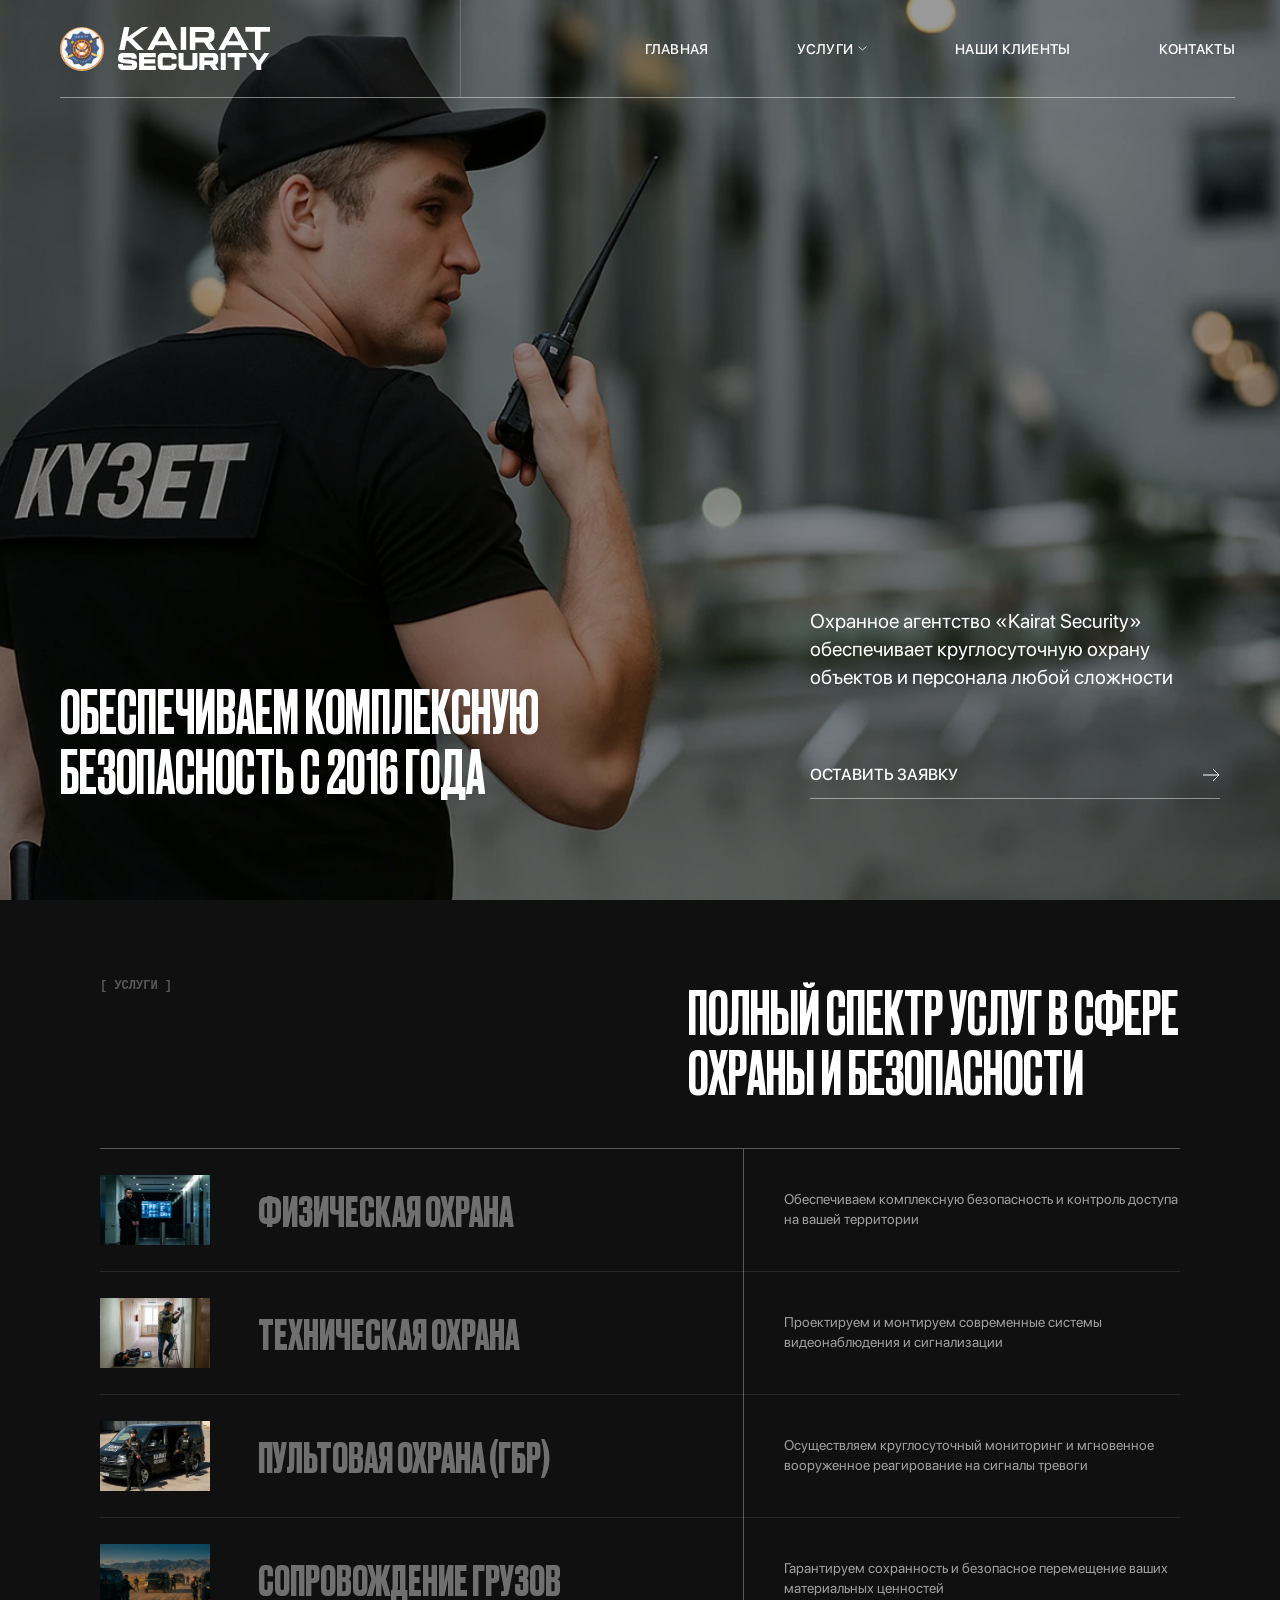
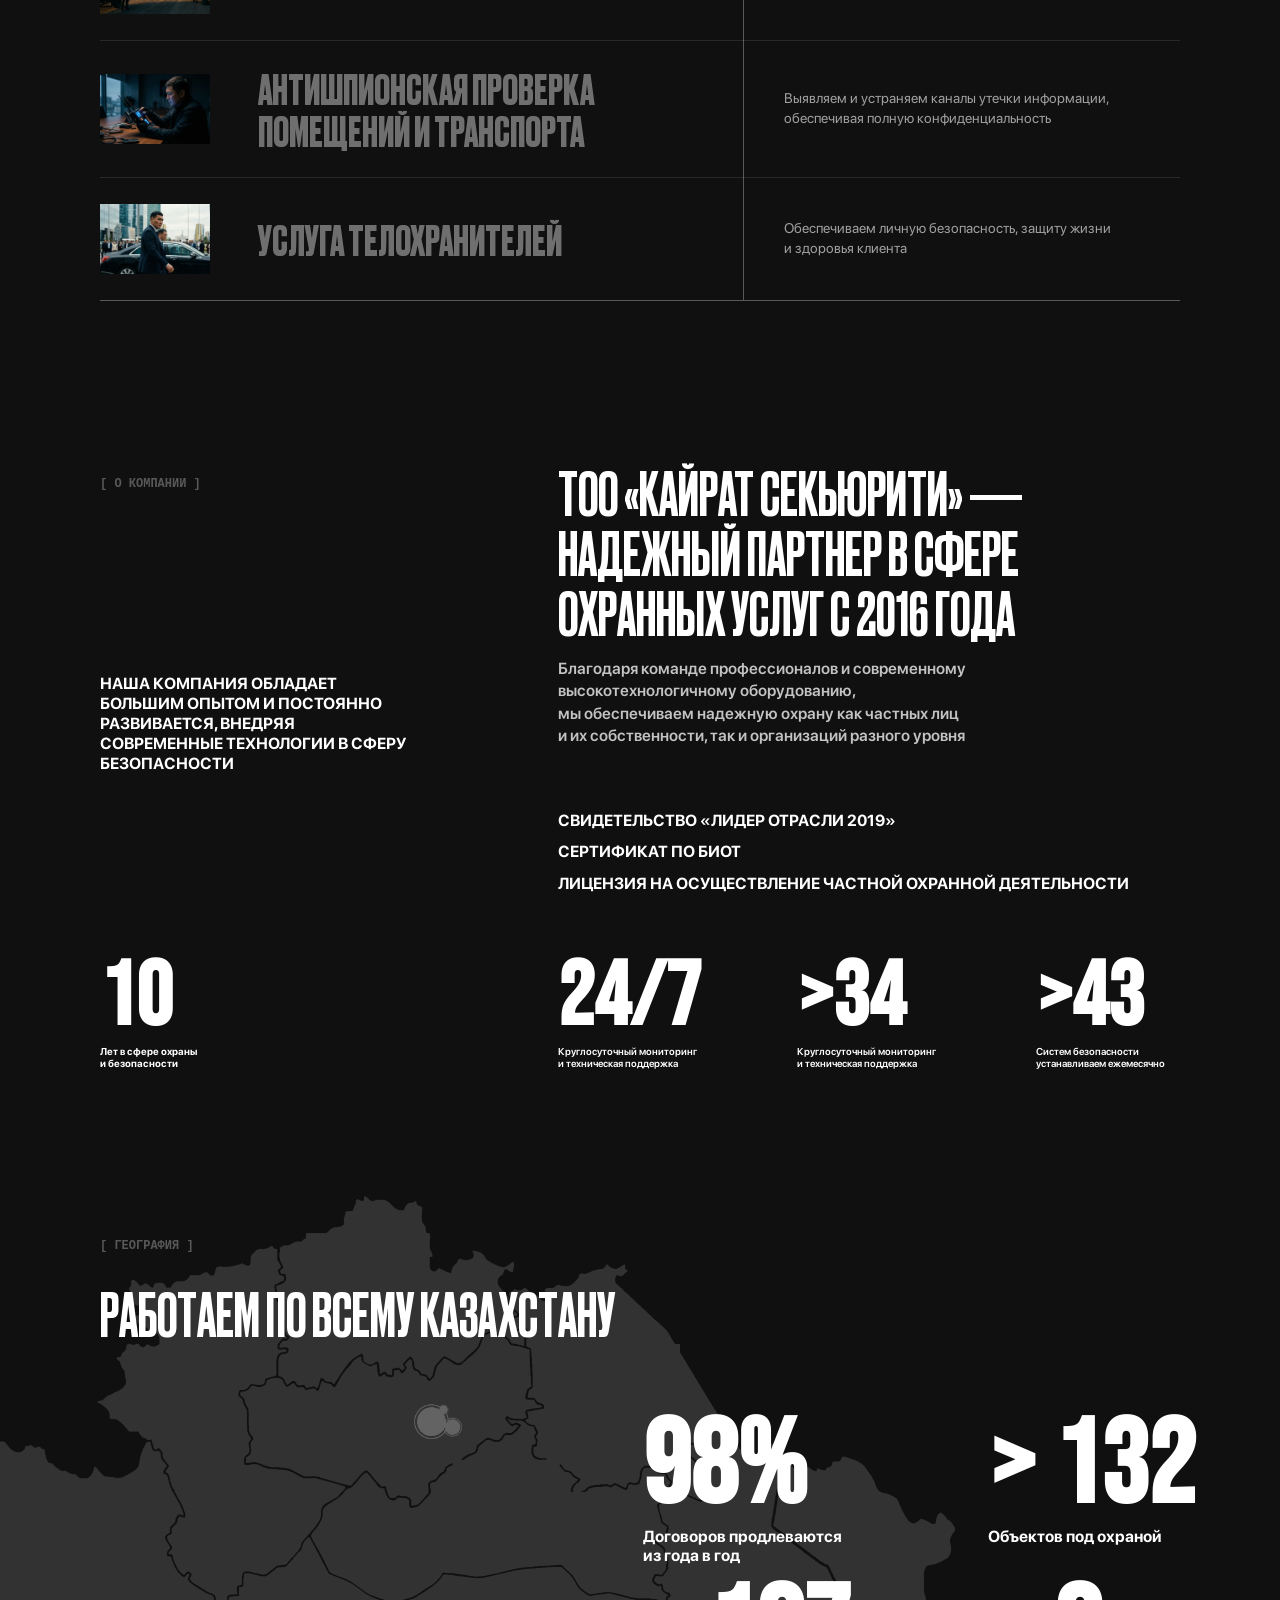
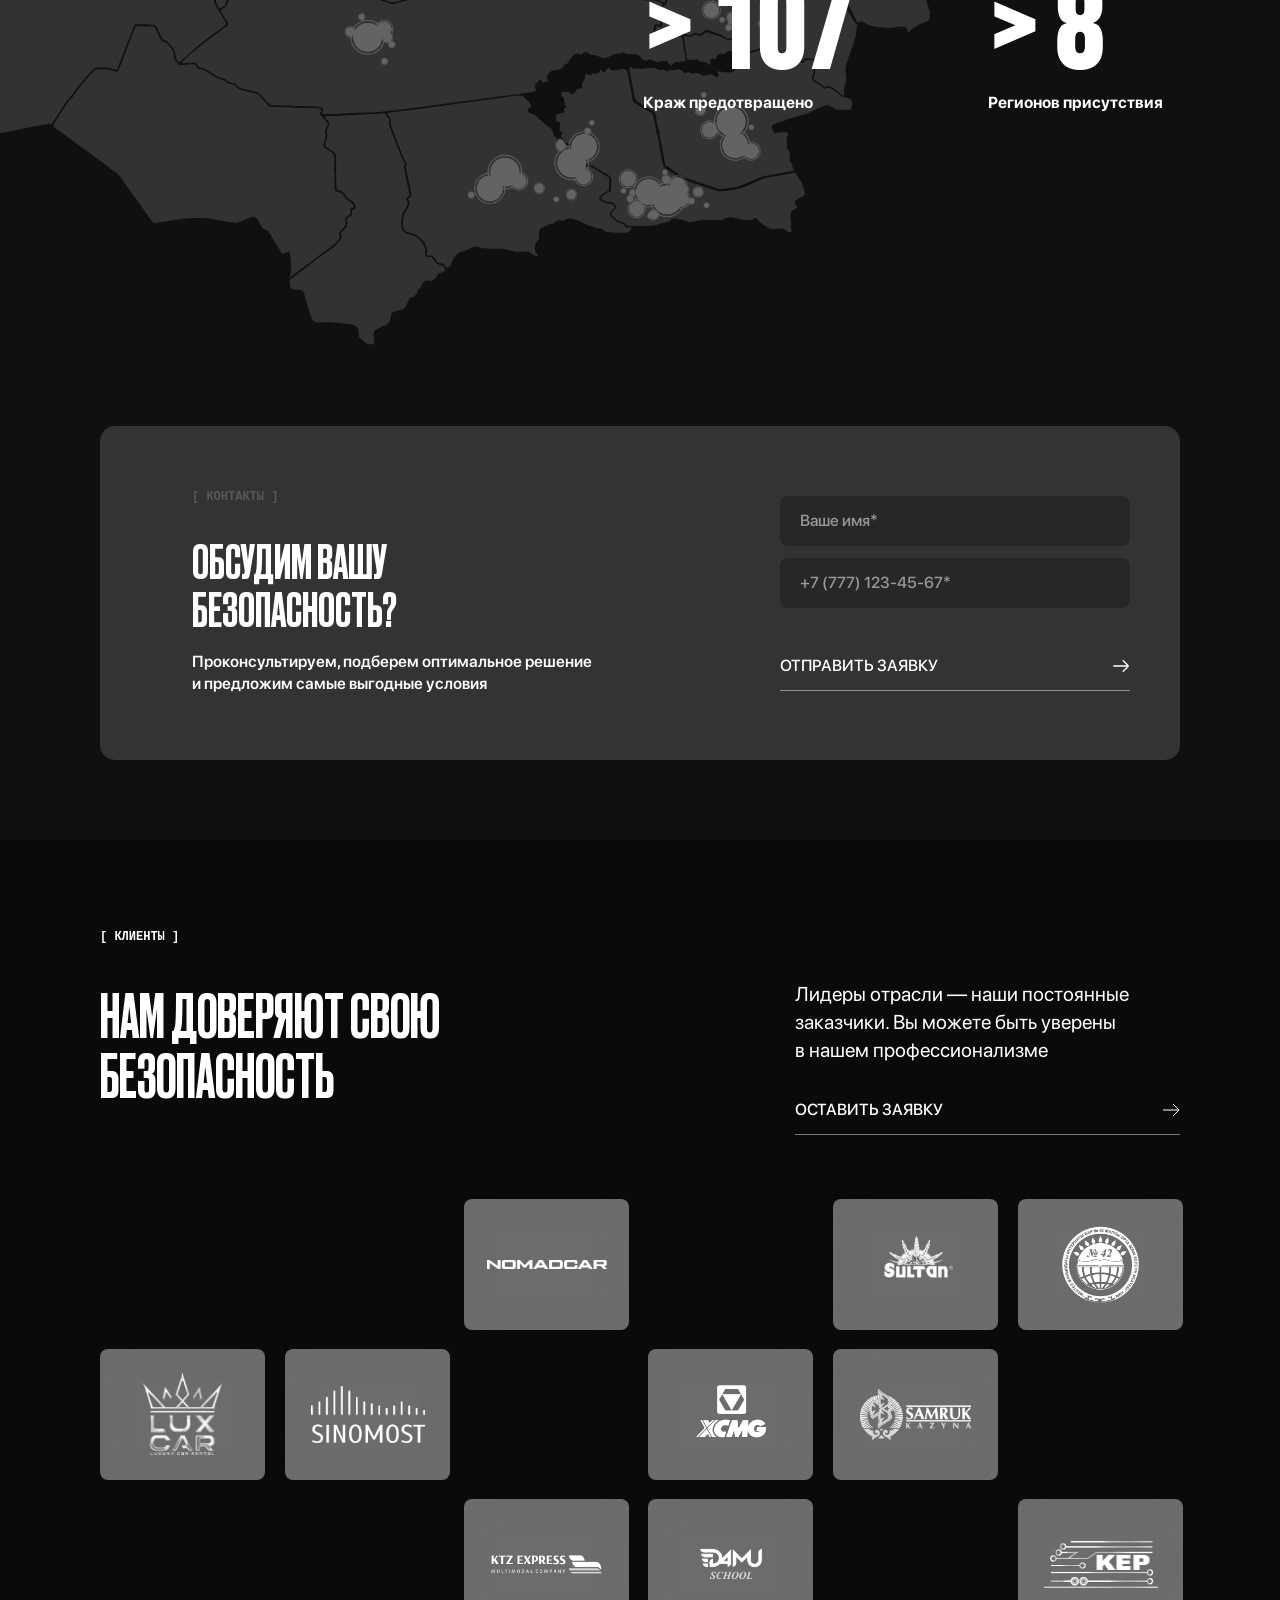
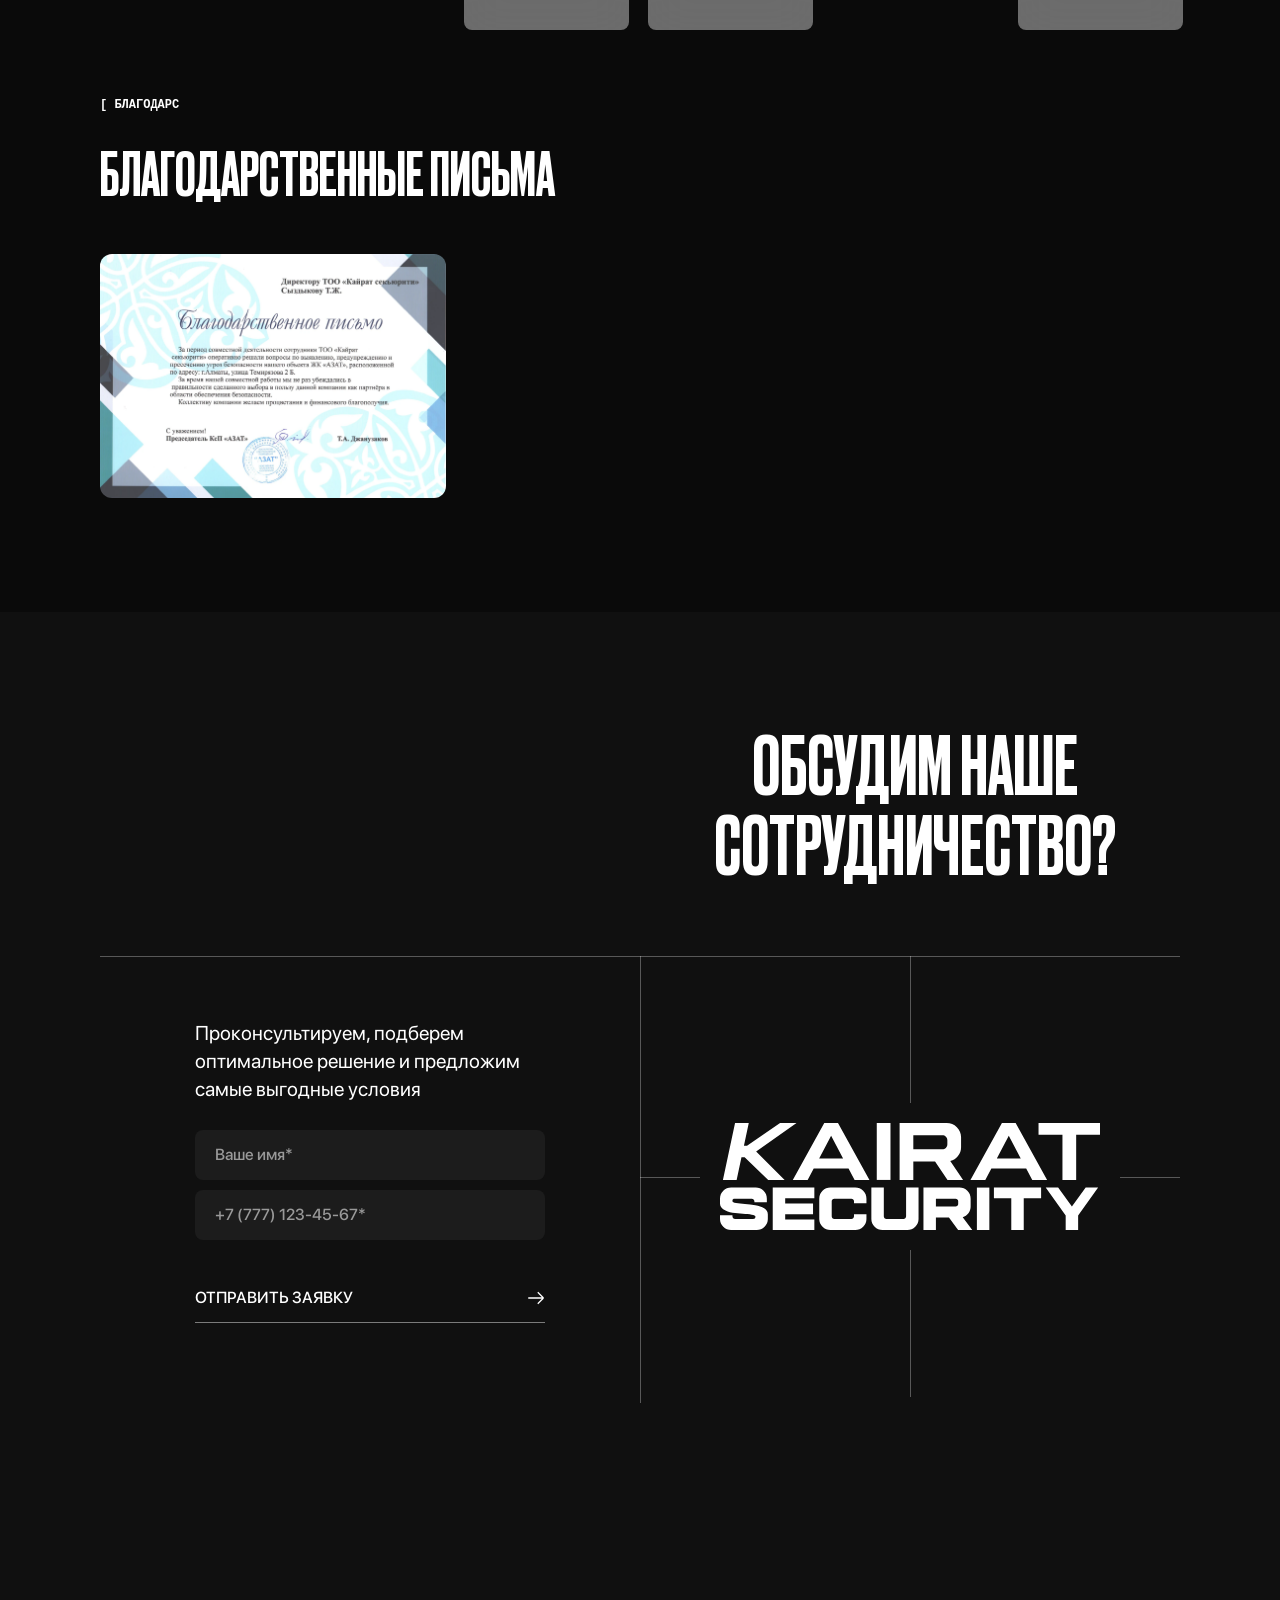
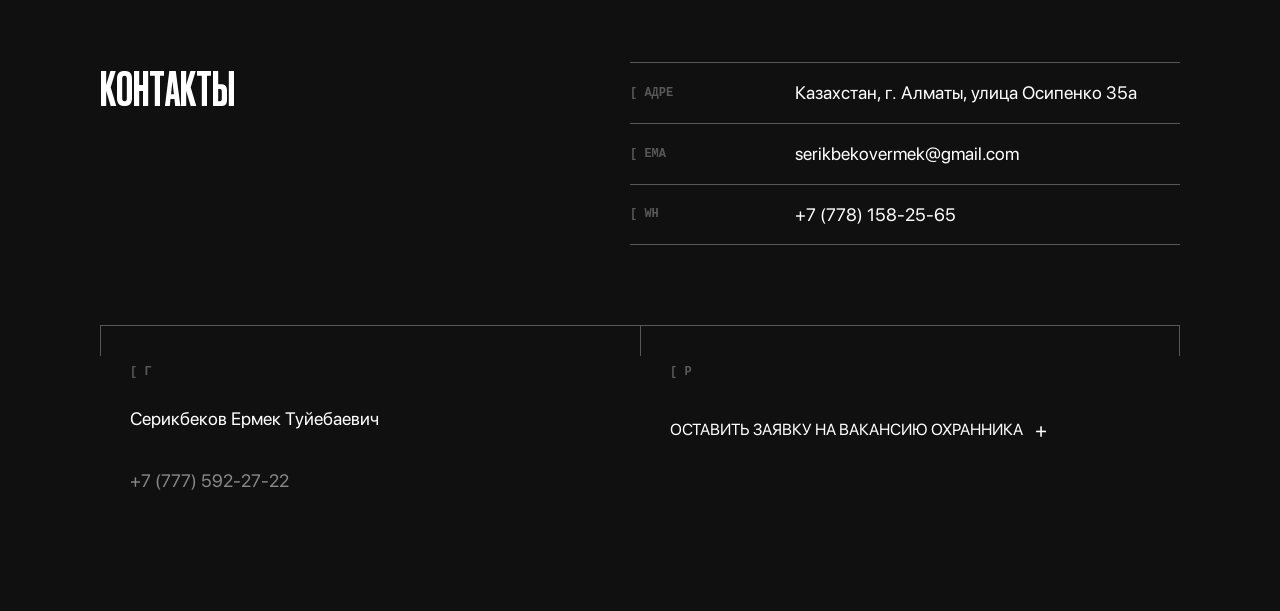
==== commit c206ecb4: "Исправить положение анимированных подписей" ====
--- a/index.html
+++ b/index.html
@@ -410,7 +410,6 @@
     color: var(--label);
   }
   .section-label--typing {
-    position: relative;
     white-space: pre;
   }
   .section-label--typing::after {
@@ -418,9 +417,6 @@
     visibility: hidden;
   }
   .section-label__text {
-    position: absolute;
-    top: 0;
-    left: 0;
     white-space: pre;
   }
   .section-label__fallback {
@@ -2503,6 +2499,21 @@
       line-height: 1.4;
     }
     .about__stats .about__stat:nth-child(3) .about__cap { margin: 0; }
+  }
+  .section-label.section-label--typing {
+    display: grid;
+    grid-template-areas: "label";
+  }
+  .section-label.section-label--typing::after,
+  .section-label.section-label--typing > .section-label__text {
+    grid-area: label;
+  }
+  @media (max-width: 768px) {
+    .clients__label.section-label--typing,
+    .clients__letters-label.section-label--typing {
+      position: static;
+      inset: auto;
+    }
   }
 </style>
 </head>
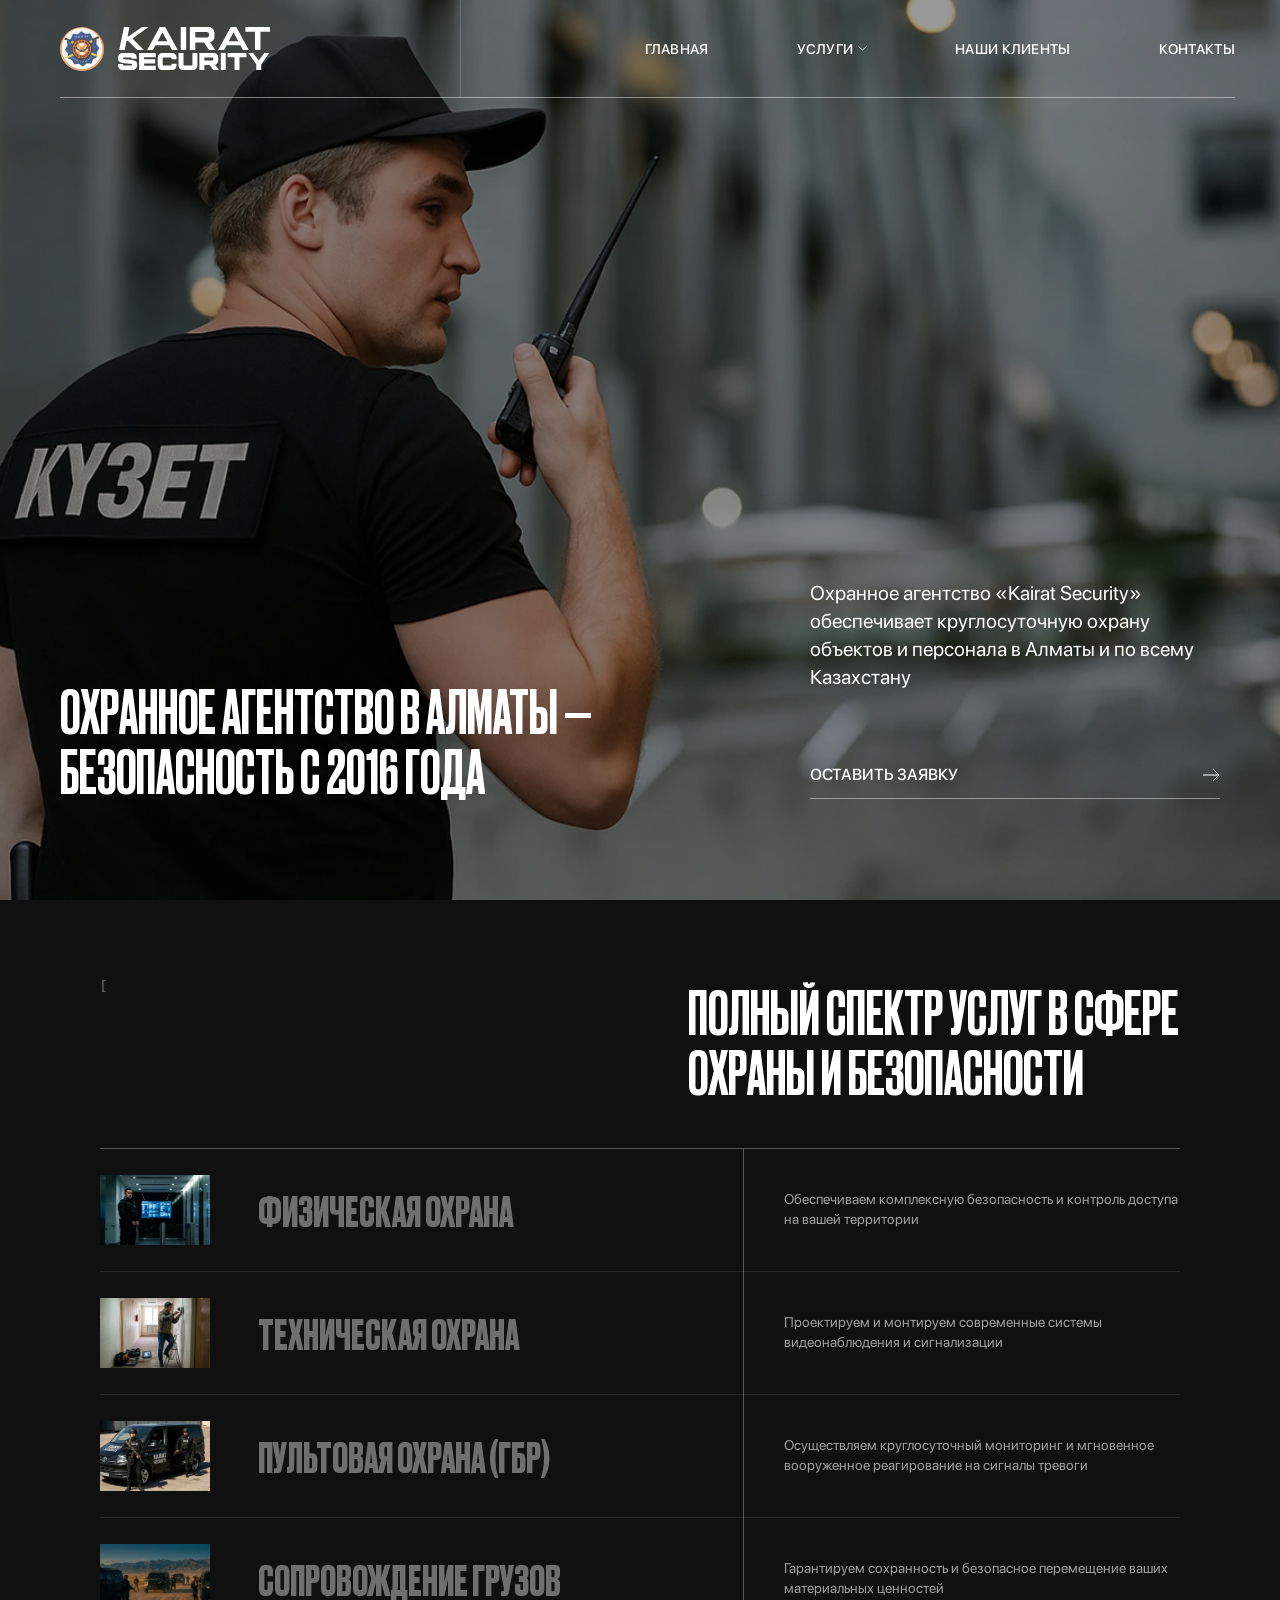
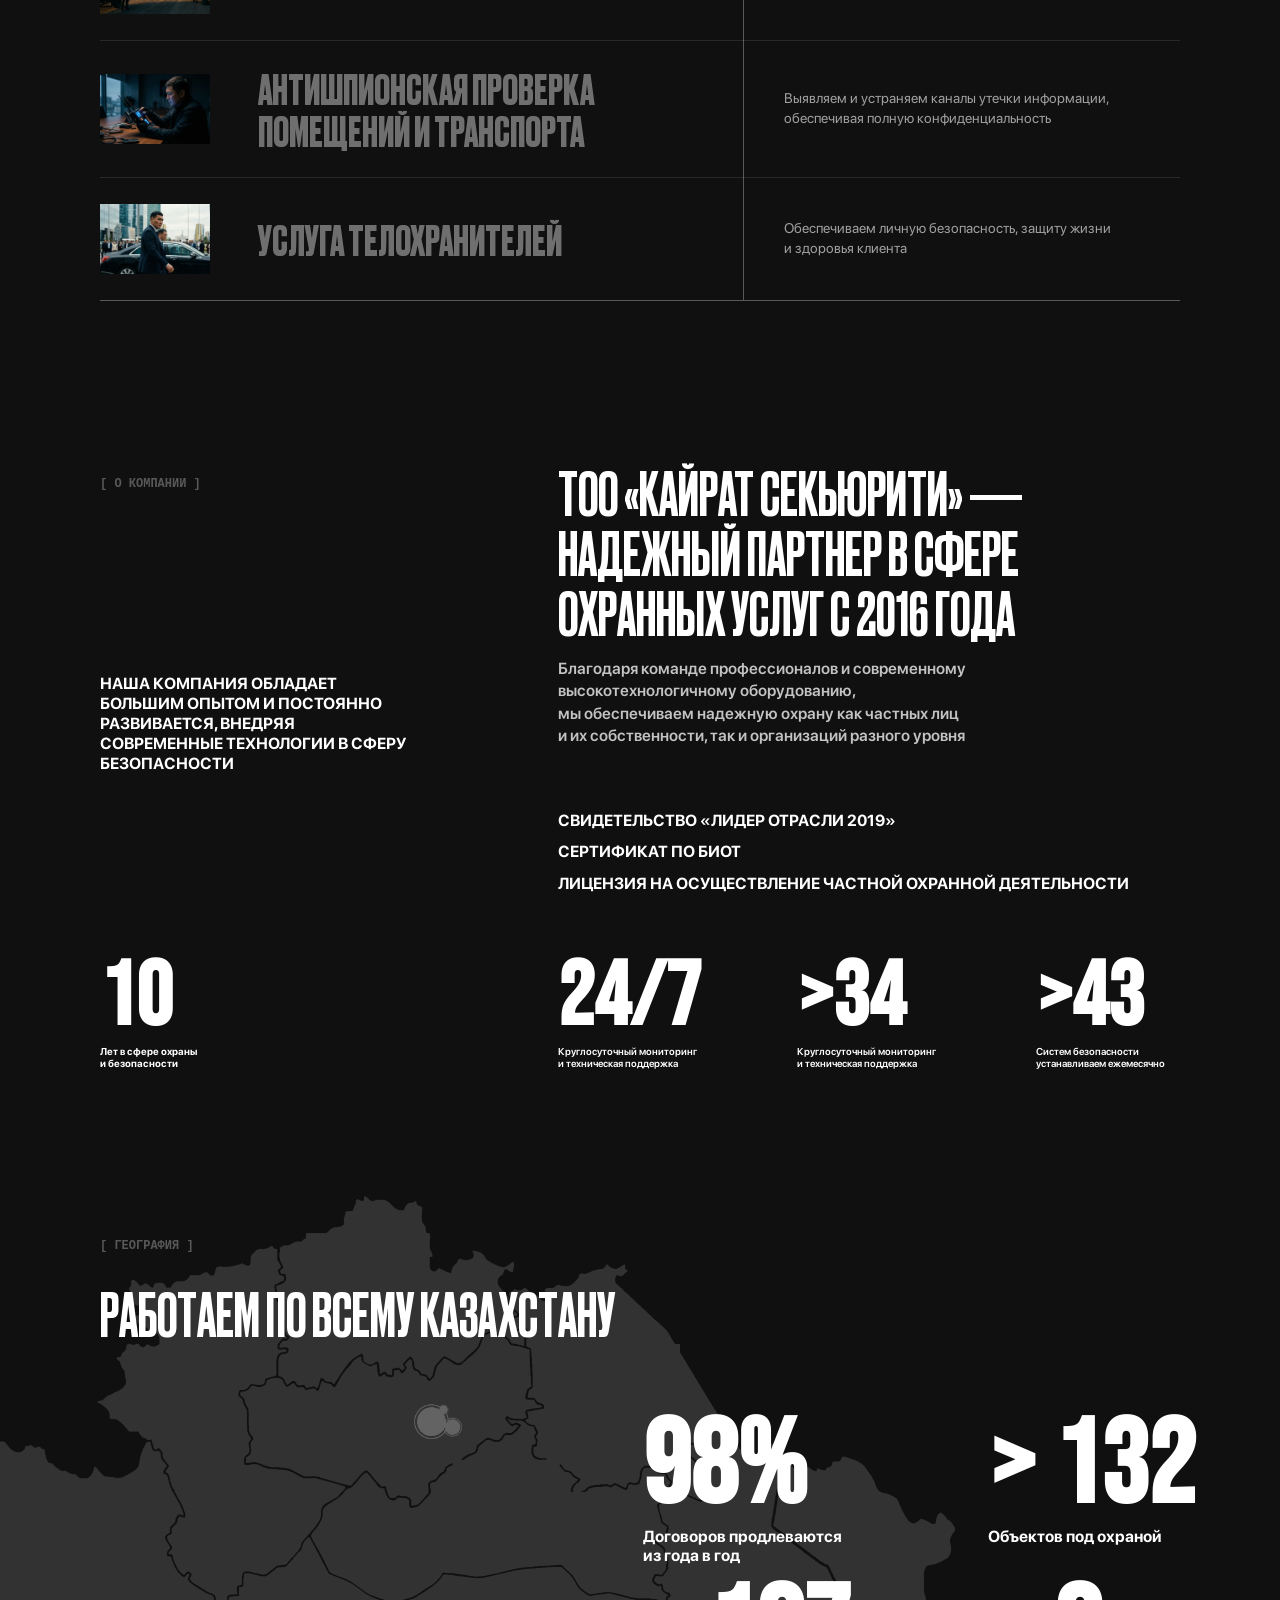
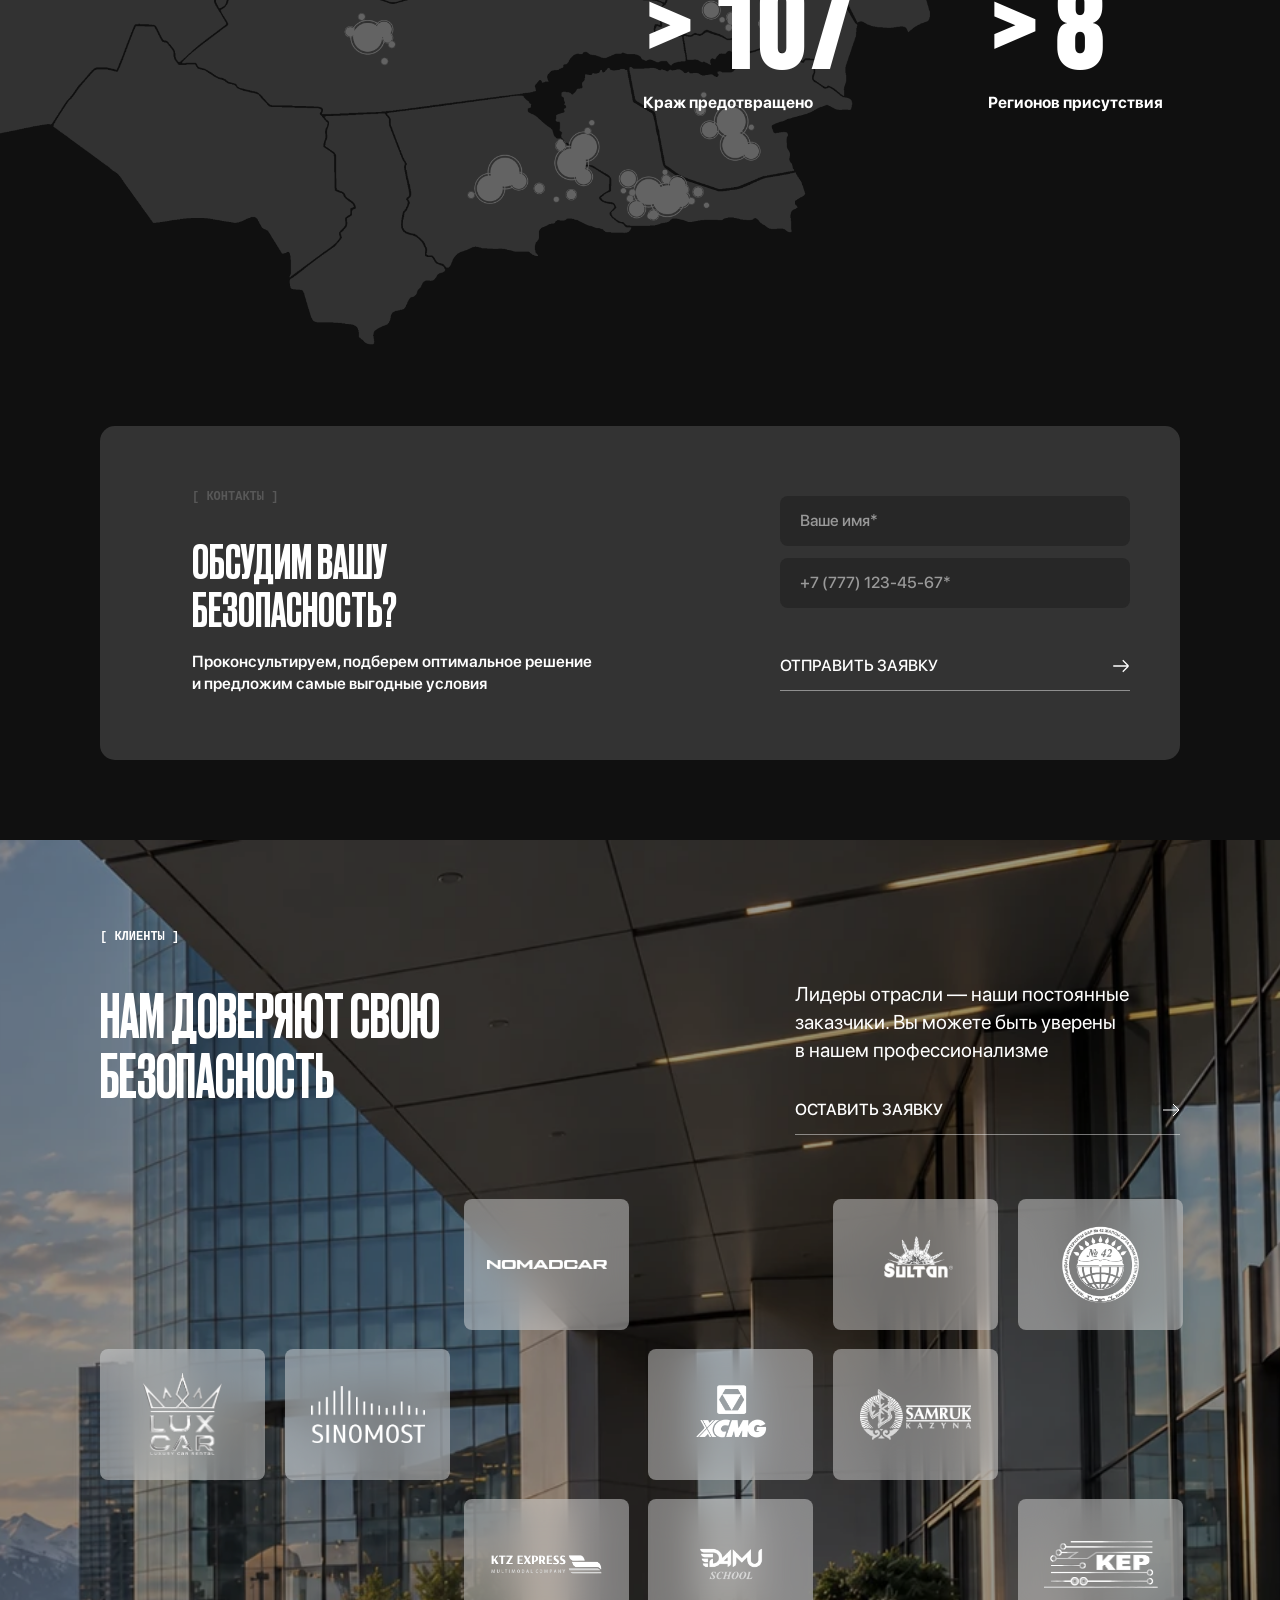
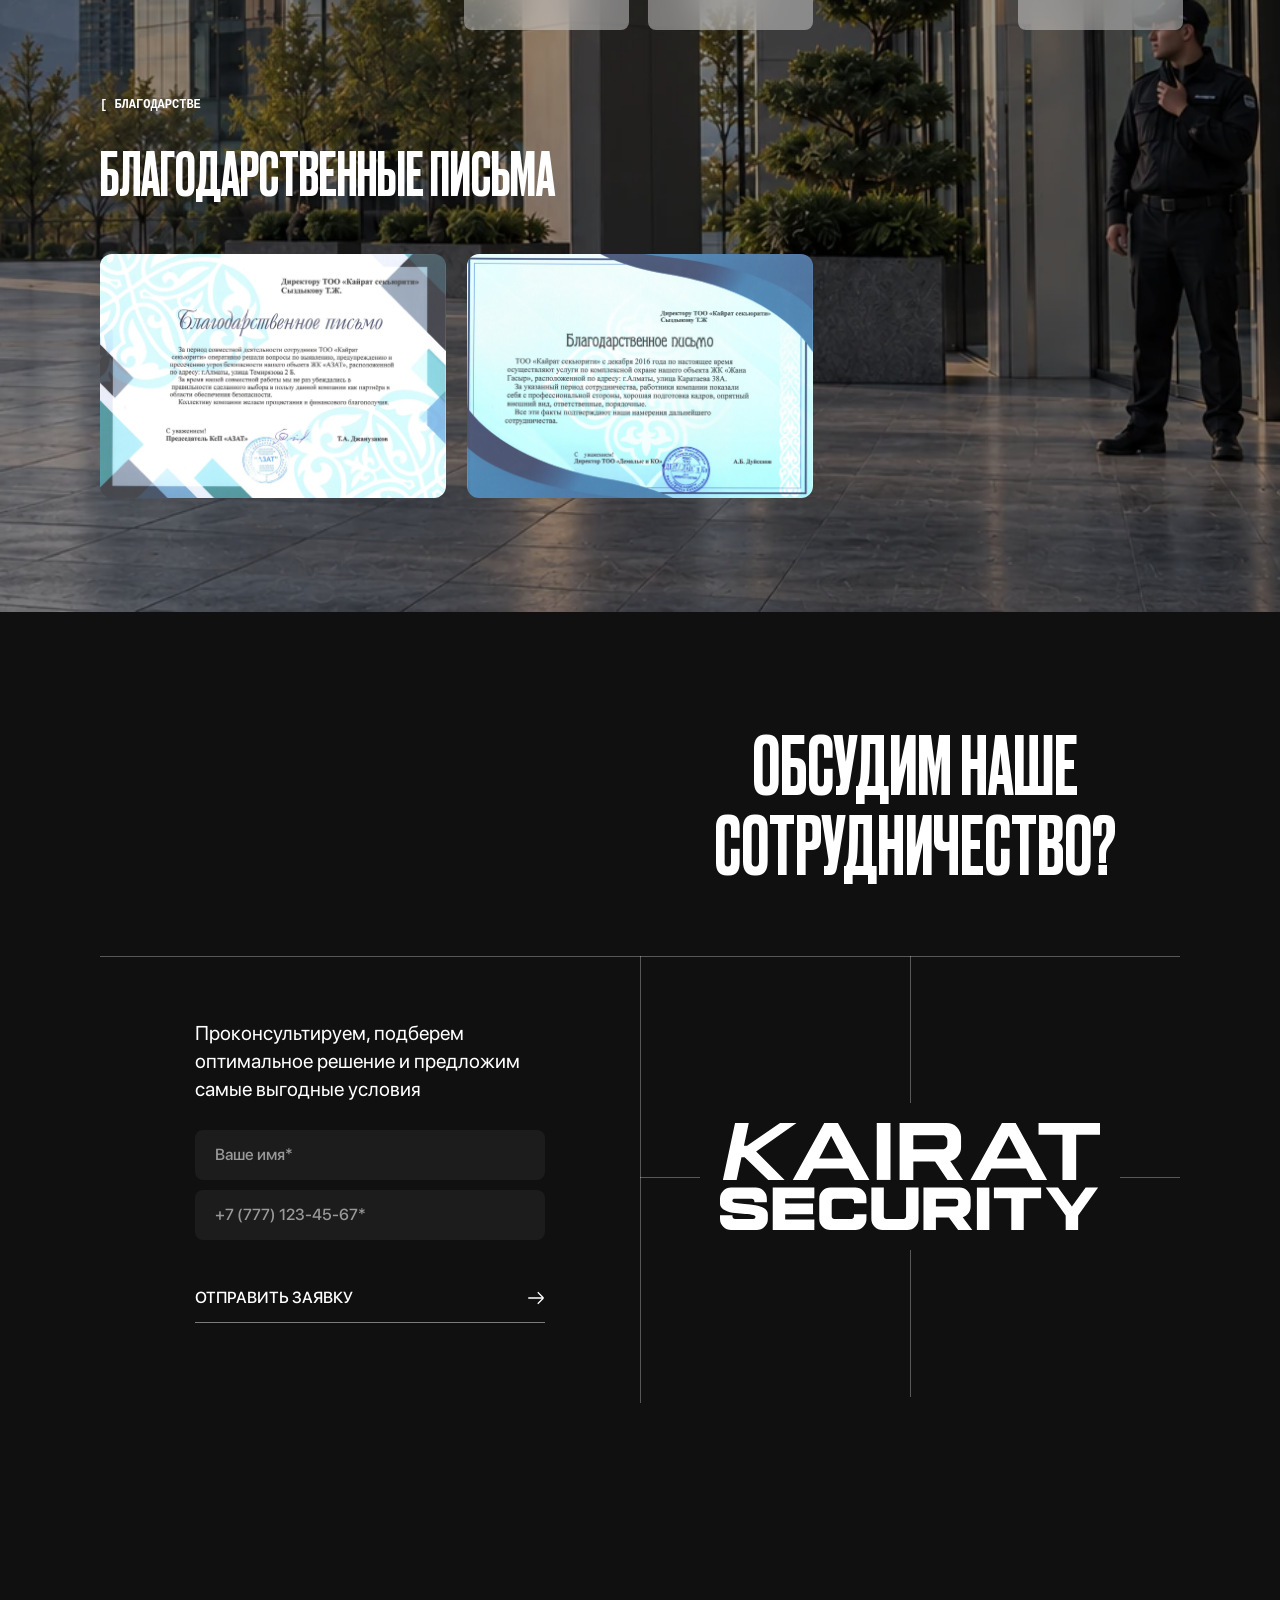
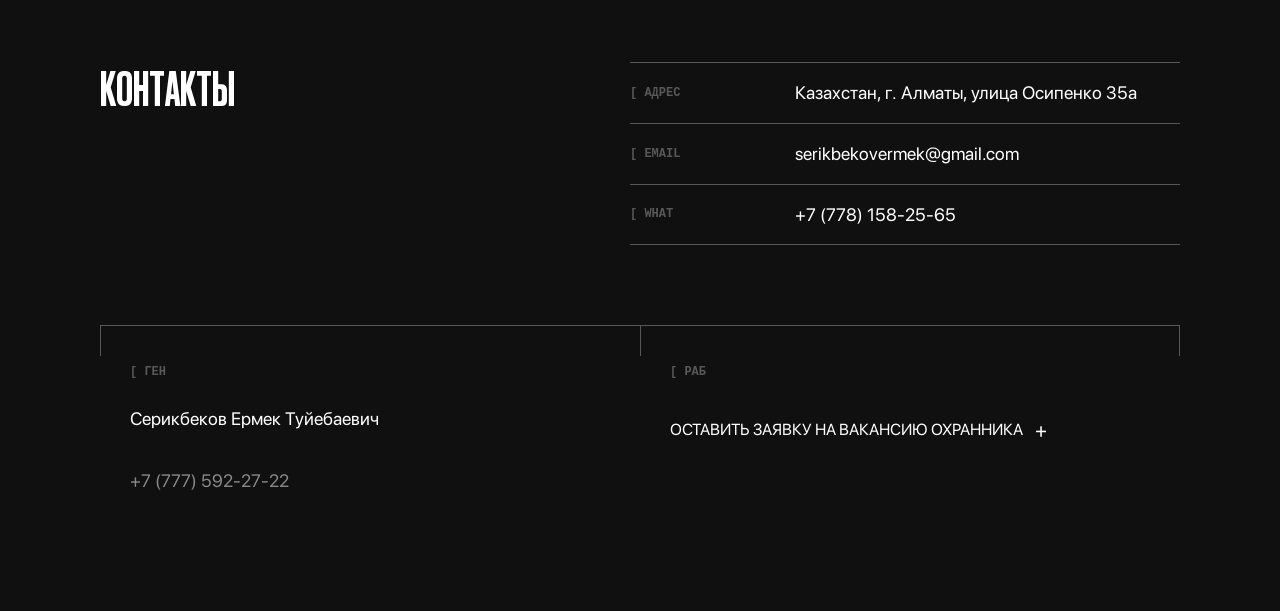
==== commit f6480775: "Настроить техническое SEO сайта" ====
--- a/index.html
+++ b/index.html
@@ -1,20 +1,130 @@
 <!DOCTYPE html>
-<html lang="ru">
+<html lang="ru-KZ">
 <head>
 <meta charset="UTF-8">
 <meta name="viewport" content="width=device-width, initial-scale=1.0">
-<title>Kairat Security — охрана объектов в Алматы</title>
-<meta name="description" content="Охранное агентство «Kairat Security» в Алматы с 2016 года. Физическая и пультовая охрана, системы безопасности, сопровождение грузов и услуги телохранителей.">
+<title>Охранное агентство в Алматы | Kairat Security</title>
+<meta name="description" content="Охранное агентство Kairat Security в Алматы: физическая и пультовая охрана объектов, ГБР, видеонаблюдение, сопровождение грузов и телохранители 24/7.">
+<meta name="robots" content="index, follow, max-image-preview:large, max-snippet:-1, max-video-preview:-1">
 <link rel="canonical" href="https://kairatsecurity.kz/">
 <link rel="icon" href="assets/logo.webp" type="image/webp">
-<meta property="og:title" content="Kairat Security — охрана объектов в Алматы">
-<meta property="og:description" content="Охранное агентство «Kairat Security» в Алматы с 2016 года. Физическая и пультовая охрана, системы безопасности, сопровождение грузов и услуги телохранителей.">
+<link rel="preload" as="image" href="assets/hero.webp" type="image/webp" media="(min-width: 769px)" fetchpriority="high">
+<link rel="preload" as="image" href="assets/hero-mobile.webp" type="image/webp" media="(max-width: 768px)" fetchpriority="high">
+<meta property="og:site_name" content="Kairat Security">
+<meta property="og:title" content="Охранное агентство в Алматы | Kairat Security">
+<meta property="og:description" content="Физическая и пультовая охрана объектов, ГБР, видеонаблюдение, сопровождение грузов и услуги телохранителей в Алматы и по Казахстану.">
 <meta property="og:url" content="https://kairatsecurity.kz/">
 <meta property="og:type" content="website">
-<meta property="og:locale" content="ru_RU">
+<meta property="og:locale" content="ru_KZ">
 <meta property="og:image" content="https://kairatsecurity.kz/assets/hero.webp">
 <meta property="og:image:width" content="1200">
 <meta property="og:image:height" content="800">
+<meta property="og:image:alt" content="Охранное агентство Kairat Security в Алматы">
+<meta name="twitter:card" content="summary_large_image">
+<meta name="twitter:title" content="Охранное агентство в Алматы | Kairat Security">
+<meta name="twitter:description" content="Физическая и пультовая охрана объектов, ГБР, видеонаблюдение и услуги телохранителей в Алматы и по Казахстану.">
+<meta name="twitter:image" content="https://kairatsecurity.kz/assets/hero.webp">
+<meta name="twitter:image:alt" content="Охранное агентство Kairat Security в Алматы">
+<script type="application/ld+json">
+{
+  "@context": "https://schema.org",
+  "@graph": [
+    {
+      "@type": "LocalBusiness",
+      "@id": "https://kairatsecurity.kz/#organization",
+      "name": "Kairat Security",
+      "alternateName": "Охранное агентство Kairat Security",
+      "legalName": "ТОО «Кайрат Секьюрити»",
+      "url": "https://kairatsecurity.kz/",
+      "logo": {
+        "@type": "ImageObject",
+        "url": "https://kairatsecurity.kz/assets/logo.webp",
+        "width": 175,
+        "height": 176
+      },
+      "image": "https://kairatsecurity.kz/assets/hero.webp",
+      "description": "Охранное агентство в Алматы. Физическая и пультовая охрана объектов, технические системы безопасности, сопровождение грузов и услуги телохранителей.",
+      "foundingDate": "2016",
+      "email": "serikbekovermek@gmail.com",
+      "telephone": "+7-778-158-25-65",
+      "address": {
+        "@type": "PostalAddress",
+        "streetAddress": "улица Осипенко, 35а",
+        "addressLocality": "Алматы",
+        "addressCountry": "KZ"
+      },
+      "areaServed": [
+        {
+          "@type": "City",
+          "name": "Алматы"
+        },
+        {
+          "@type": "Country",
+          "name": "Казахстан"
+        }
+      ],
+      "hasOfferCatalog": {
+        "@type": "OfferCatalog",
+        "name": "Охранные услуги",
+        "itemListElement": [
+          {
+            "@type": "Offer",
+            "itemOffered": {
+              "@type": "Service",
+              "name": "Физическая охрана"
+            }
+          },
+          {
+            "@type": "Offer",
+            "itemOffered": {
+              "@type": "Service",
+              "name": "Техническая охрана и видеонаблюдение"
+            }
+          },
+          {
+            "@type": "Offer",
+            "itemOffered": {
+              "@type": "Service",
+              "name": "Пультовая охрана и выезд ГБР"
+            }
+          },
+          {
+            "@type": "Offer",
+            "itemOffered": {
+              "@type": "Service",
+              "name": "Сопровождение грузов"
+            }
+          },
+          {
+            "@type": "Offer",
+            "itemOffered": {
+              "@type": "Service",
+              "name": "Антишпионская проверка помещений и транспорта"
+            }
+          },
+          {
+            "@type": "Offer",
+            "itemOffered": {
+              "@type": "Service",
+              "name": "Услуги телохранителей"
+            }
+          }
+        ]
+      }
+    },
+    {
+      "@type": "WebSite",
+      "@id": "https://kairatsecurity.kz/#website",
+      "url": "https://kairatsecurity.kz/",
+      "name": "Kairat Security",
+      "inLanguage": "ru-KZ",
+      "publisher": {
+        "@id": "https://kairatsecurity.kz/#organization"
+      }
+    }
+  ]
+}
+</script>
 <script>
   if (!window.matchMedia || !window.matchMedia('(prefers-reduced-motion: reduce)').matches) {
     document.documentElement.classList.add('reveal-ready');
@@ -97,6 +207,7 @@
     --line: rgba(255, 255, 255, 0.3);      /* рамки списка услуг (1px в макете) */
     --line-dim: rgba(255, 255, 255, 0.1);  /* разделители строк списка */
     --label: #585858;                      /* лейблы секций [ ... ] */
+    --brand-red: #eb3636;
     --overlay: rgba(0, 0, 0, 0.4);
     --pad-side: 60px;
     --reveal-duration: 720ms;
@@ -134,27 +245,79 @@
     .cursor-dot,
     .cursor-dot-outline {
       position: fixed;
-      top: 50%;
-      left: 50%;
-      border-radius: 50%;
+      top: 0;
+      left: 0;
       opacity: 0;
       pointer-events: none;
-      transform: translate(-50%, -50%);
-      transition: opacity 0.3s ease-in-out, transform 0.32s cubic-bezier(0.22, 1, 0.36, 1) !important;
+      transform: translate3d(var(--cursor-x, -100px), var(--cursor-y, -100px), 0) translate3d(-50%, -50%, 0);
+      transition: opacity 160ms ease;
+      will-change: transform, opacity;
     }
 
     .cursor-dot {
-      z-index: 99999999;
-      width: 8px;
-      height: 8px;
-      background: rgba(235, 54, 54, 0.88);
+      z-index: 2147483647;
+      width: 7px;
+      height: 7px;
     }
 
     .cursor-dot-outline {
-      z-index: 99999998;
-      width: 36px;
-      height: 36px;
-      background: rgba(235, 54, 54, 0.22);
+      z-index: 2147483646;
+      width: 34px;
+      height: 34px;
+    }
+
+    .cursor-dot::before,
+    .cursor-dot-outline::before {
+      content: "";
+      position: absolute;
+      inset: 0;
+      border-radius: 50%;
+    }
+
+    .cursor-dot::before {
+      background: var(--brand-red);
+      transition: transform 160ms cubic-bezier(0.22, 1, 0.36, 1);
+    }
+
+    .cursor-dot-outline::before {
+      border: 1px solid var(--brand-red);
+      transition: transform 240ms cubic-bezier(0.22, 1, 0.36, 1);
+    }
+
+    html.has-custom-cursor .cursor-dot,
+    html.has-custom-cursor .cursor-dot-outline {
+      opacity: 1;
+    }
+
+    html.has-custom-cursor.cursor--interactive .cursor-dot-outline::before {
+      transform: scale(1.5);
+    }
+
+    html.has-custom-cursor.cursor--pressed .cursor-dot::before {
+      transform: scale(0.78);
+    }
+
+    html.has-custom-cursor.cursor--pressed .cursor-dot-outline::before {
+      transform: scale(0.86);
+    }
+
+    html.has-custom-cursor.cursor--interactive.cursor--pressed .cursor-dot-outline::before {
+      transform: scale(1.29);
+    }
+  }
+
+  @media (prefers-reduced-motion: reduce) and (hover: hover) and (pointer: fine) {
+    .cursor-dot,
+    .cursor-dot-outline {
+      transition: opacity 160ms ease !important;
+    }
+
+    .cursor-dot::before {
+      transition: transform 160ms cubic-bezier(0.22, 1, 0.36, 1) !important;
+    }
+
+    .cursor-dot-outline::before {
+      transition: transform 240ms cubic-bezier(0.22, 1, 0.36, 1) !important;
     }
   }
 
@@ -1169,6 +1332,7 @@
   .contacts__list {
     width: 550px;
     max-width: 100%;
+    font-style: normal;
   }
   .contacts__row {
     display: grid;
@@ -2521,6 +2685,7 @@
 <div class="cursor-dot" aria-hidden="true"></div>
 <div class="cursor-dot-outline" aria-hidden="true"></div>
 
+<main>
 <section class="hero">
 
   <header class="topbar" data-reveal data-reveal-delay="0">
@@ -2548,10 +2713,10 @@
   </header>
 
   <div class="hero__content">
-    <h1 class="hero__title" data-reveal data-reveal-delay="130">Обеспечиваем комплексную безопасность с&nbsp;2016 года</h1>
+    <h1 class="hero__title" data-reveal data-reveal-delay="130">Охранное агентство в&nbsp;Алматы — безопасность с&nbsp;2016 года</h1>
 
     <div class="hero__aside">
-      <p class="hero__text" data-reveal data-reveal-delay="260">Охранное агентство «Kairat Security» обеспечивает круглосуточную охрану объектов и&nbsp;персонала любой сложности</p>
+      <p class="hero__text" data-reveal data-reveal-delay="260">Охранное агентство «Kairat Security» обеспечивает круглосуточную охрану объектов и&nbsp;персонала в&nbsp;Алматы и&nbsp;по&nbsp;всему Казахстану</p>
 
       <a class="cta" href="#contacts" data-reveal data-reveal-delay="380">
         <span class="btn-label">Оставить заявку</span>
@@ -2827,12 +2992,14 @@
 
 </section>
 
+</main>
+
 <footer class="contacts" id="contacts">
 
   <div class="contacts__top">
     <h2 class="contacts__title" data-reveal data-reveal-delay="0">Контакты</h2>
 
-    <div class="contacts__list">
+    <address class="contacts__list">
       <div class="contacts__row" data-reveal data-reveal-delay="120">
         <span class="section-label">[ Адрес ]</span>
         <span class="contacts__value">Казахстан, г.&nbsp;Алматы, улица Осипенко 35а</span>
@@ -2845,7 +3012,7 @@
         <span class="section-label">[ Whatsapp ]</span>
         <a class="contacts__value" href="https://wa.me/77781582565" target="_blank" rel="noopener">+7 (778) 158-25-65</a>
       </div>
-    </div>
+    </address>
   </div>
 
   <div class="contacts__bottom">
@@ -2871,7 +3038,7 @@
 
 </footer>
 
-<div class="lead-modal" id="lead-modal" role="dialog" aria-modal="true" aria-labelledby="lead-modal-title" aria-describedby="lead-modal-description" tabindex="-1" aria-hidden="true" hidden>
+<div class="lead-modal" id="lead-modal" role="dialog" aria-modal="true" aria-labelledby="lead-modal-title" aria-describedby="lead-modal-description" tabindex="-1" aria-hidden="true" data-nosnippet hidden>
   <button class="lead-modal__close" type="button" aria-label="Закрыть форму" data-lead-close></button>
 
   <div class="lead-modal__card">
@@ -3481,85 +3648,79 @@
 
 <script>
   (() => {
-    if (!window.matchMedia("(hover: hover) and (pointer: fine)").matches ||
-        window.matchMedia("(prefers-reduced-motion: reduce)").matches) return;
+    if (!window.matchMedia("(hover: hover) and (pointer: fine)").matches) return;
 
     const dot = document.querySelector(".cursor-dot");
     const outline = document.querySelector(".cursor-dot-outline");
-    const interactiveElements = document.querySelectorAll("a, button, select, label, input, textarea");
+    const interactiveSelector = [
+      "a",
+      "button",
+      "[role=\"button\"]",
+      "input",
+      "select",
+      "textarea",
+      "label",
+      "summary",
+      "[contenteditable=\"true\"]",
+      "[tabindex]:not([tabindex=\"-1\"])"
+    ].join(", ");
     const cursor = {
-      delay: 8,
       x: window.innerWidth / 2,
       y: window.innerHeight / 2,
       targetX: window.innerWidth / 2,
       targetY: window.innerHeight / 2,
-      enlarged: false,
       interactive: false,
-      pressed: false,
-      clickTimer: null
+      pressed: false
     };
-
-    const setSize = enlarged => {
-      cursor.enlarged = enlarged;
-      dot.style.transform = `translate(-50%, -50%) scale(${enlarged ? 4 : 1})`;
-      outline.style.transform = `translate(-50%, -50%) scale(${enlarged ? 0 : 1})`;
-    };
-
-    const updateSize = () => setSize(cursor.interactive || cursor.pressed);
 
     const setVisible = visible => {
       document.documentElement.classList.toggle("has-custom-cursor", visible);
-      dot.style.opacity = visible ? "1" : "0";
-      outline.style.opacity = visible ? "1" : "0";
     };
 
-    interactiveElements.forEach(element => {
-      element.addEventListener("mouseenter", () => {
-        cursor.interactive = true;
-        updateSize();
-      });
-      element.addEventListener("mouseleave", () => {
-        cursor.interactive = false;
-        updateSize();
-      });
-    });
-
-    window.addEventListener("mousemove", event => {
+    const updateState = () => {
+      const root = document.documentElement;
+      root.classList.toggle("cursor--interactive", cursor.interactive);
+      root.classList.toggle("cursor--pressed", cursor.pressed);
+    };
+
+    const setInteractiveTarget = target => {
+      const isInteractive = target instanceof Element && Boolean(target.closest(interactiveSelector));
+      if (isInteractive === cursor.interactive) return;
+      cursor.interactive = isInteractive;
+      updateState();
+    };
+
+    window.addEventListener("pointermove", event => {
       cursor.targetX = event.clientX;
       cursor.targetY = event.clientY;
-      dot.style.left = `${cursor.targetX}px`;
-      dot.style.top = `${cursor.targetY}px`;
+      dot.style.setProperty("--cursor-x", `${cursor.targetX}px`);
+      dot.style.setProperty("--cursor-y", `${cursor.targetY}px`);
+      setInteractiveTarget(event.target);
       setVisible(true);
     });
-    window.addEventListener("mousedown", () => {
+    window.addEventListener("pointerdown", () => {
       cursor.pressed = true;
-      updateSize();
+      updateState();
     });
-    window.addEventListener("mouseup", () => {
+    window.addEventListener("pointerup", () => {
       cursor.pressed = false;
-      updateSize();
+      updateState();
     });
     window.addEventListener("blur", () => {
       cursor.pressed = false;
-      updateSize();
+      updateState();
     });
-    document.addEventListener("click", () => {
-      window.clearTimeout(cursor.clickTimer);
-      cursor.pressed = true;
-      updateSize();
-      cursor.clickTimer = window.setTimeout(() => {
-        cursor.pressed = false;
-        updateSize();
-      }, 180);
+    window.addEventListener("mouseleave", () => {
+      cursor.pressed = false;
+      updateState();
+      setVisible(false);
     });
-    window.addEventListener("mouseleave", () => setVisible(false));
-    window.addEventListener("mouseenter", () => setVisible(true));
 
     const animate = () => {
-      cursor.x += (cursor.targetX - cursor.x) / cursor.delay;
-      cursor.y += (cursor.targetY - cursor.y) / cursor.delay;
-      outline.style.left = `${cursor.x}px`;
-      outline.style.top = `${cursor.y}px`;
+      cursor.x += (cursor.targetX - cursor.x) * 0.16;
+      cursor.y += (cursor.targetY - cursor.y) * 0.16;
+      outline.style.setProperty("--cursor-x", `${cursor.x}px`);
+      outline.style.setProperty("--cursor-y", `${cursor.y}px`);
       requestAnimationFrame(animate);
     };
 
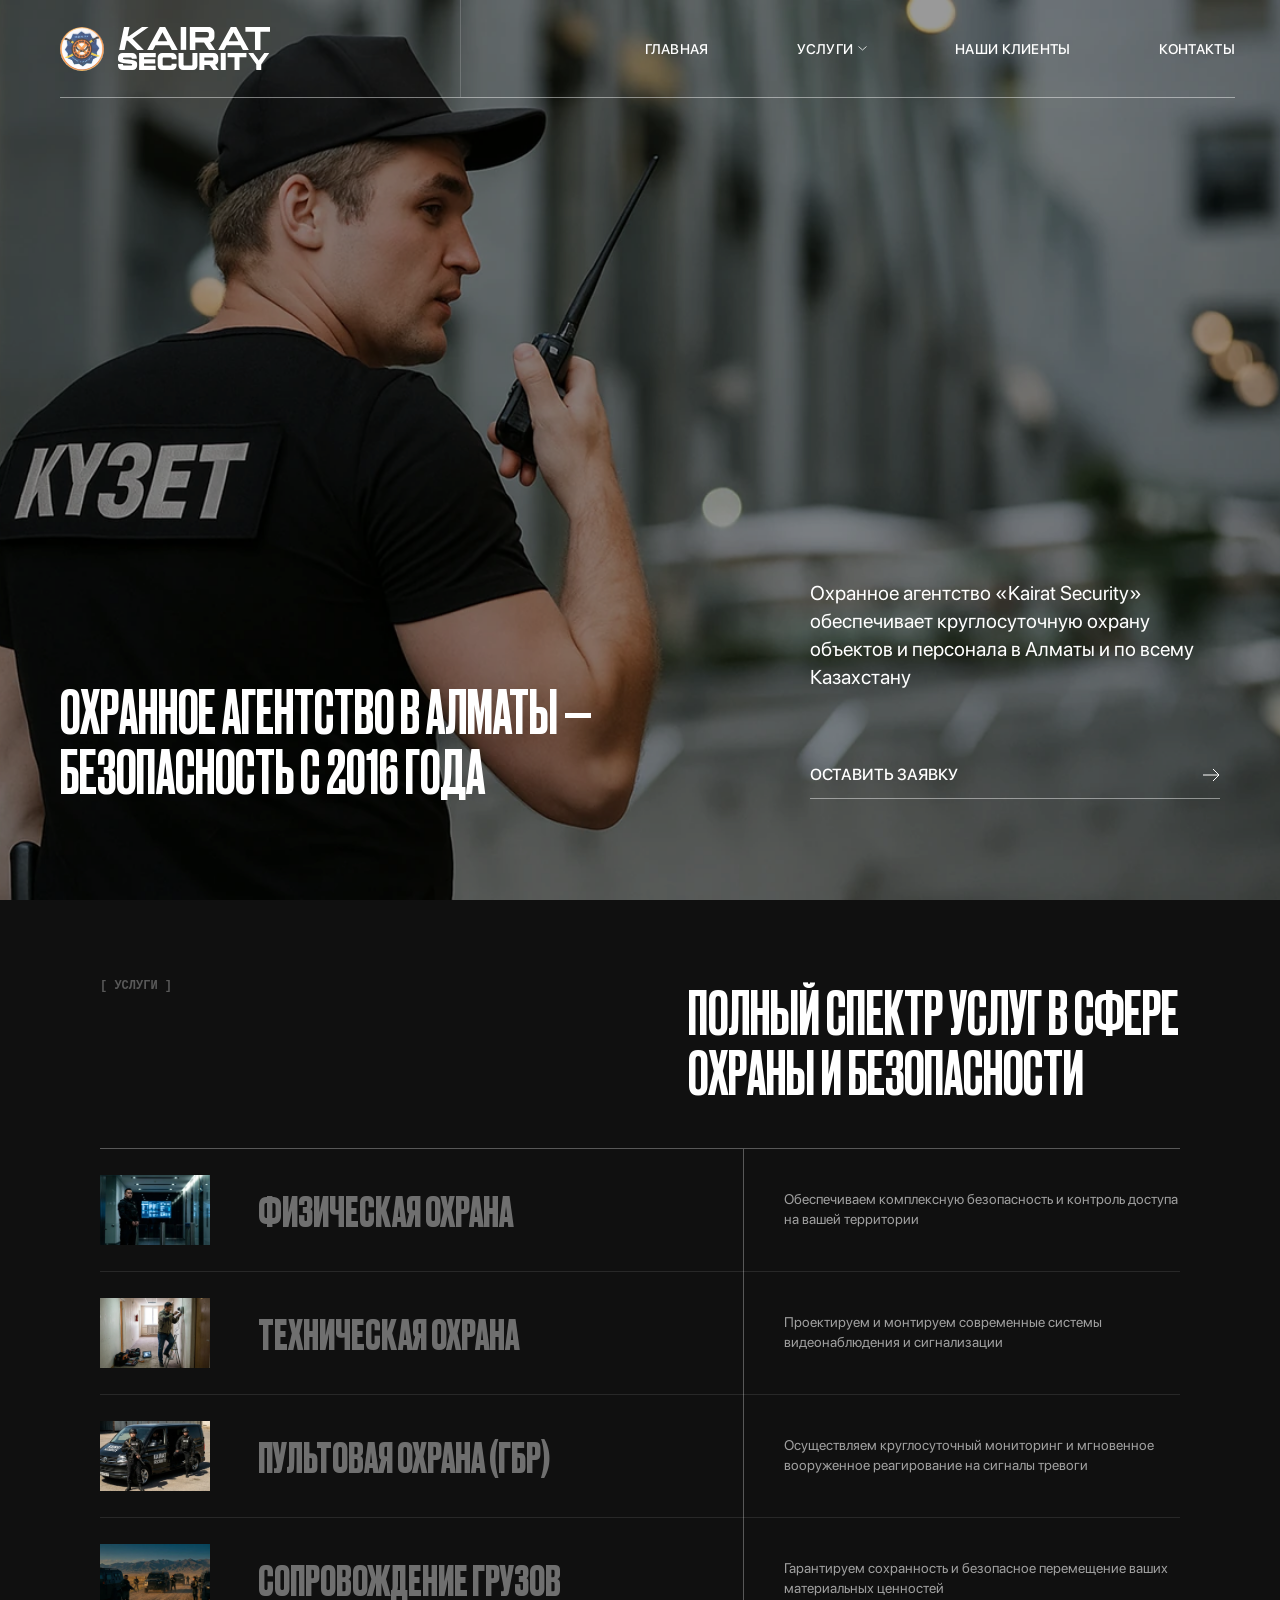
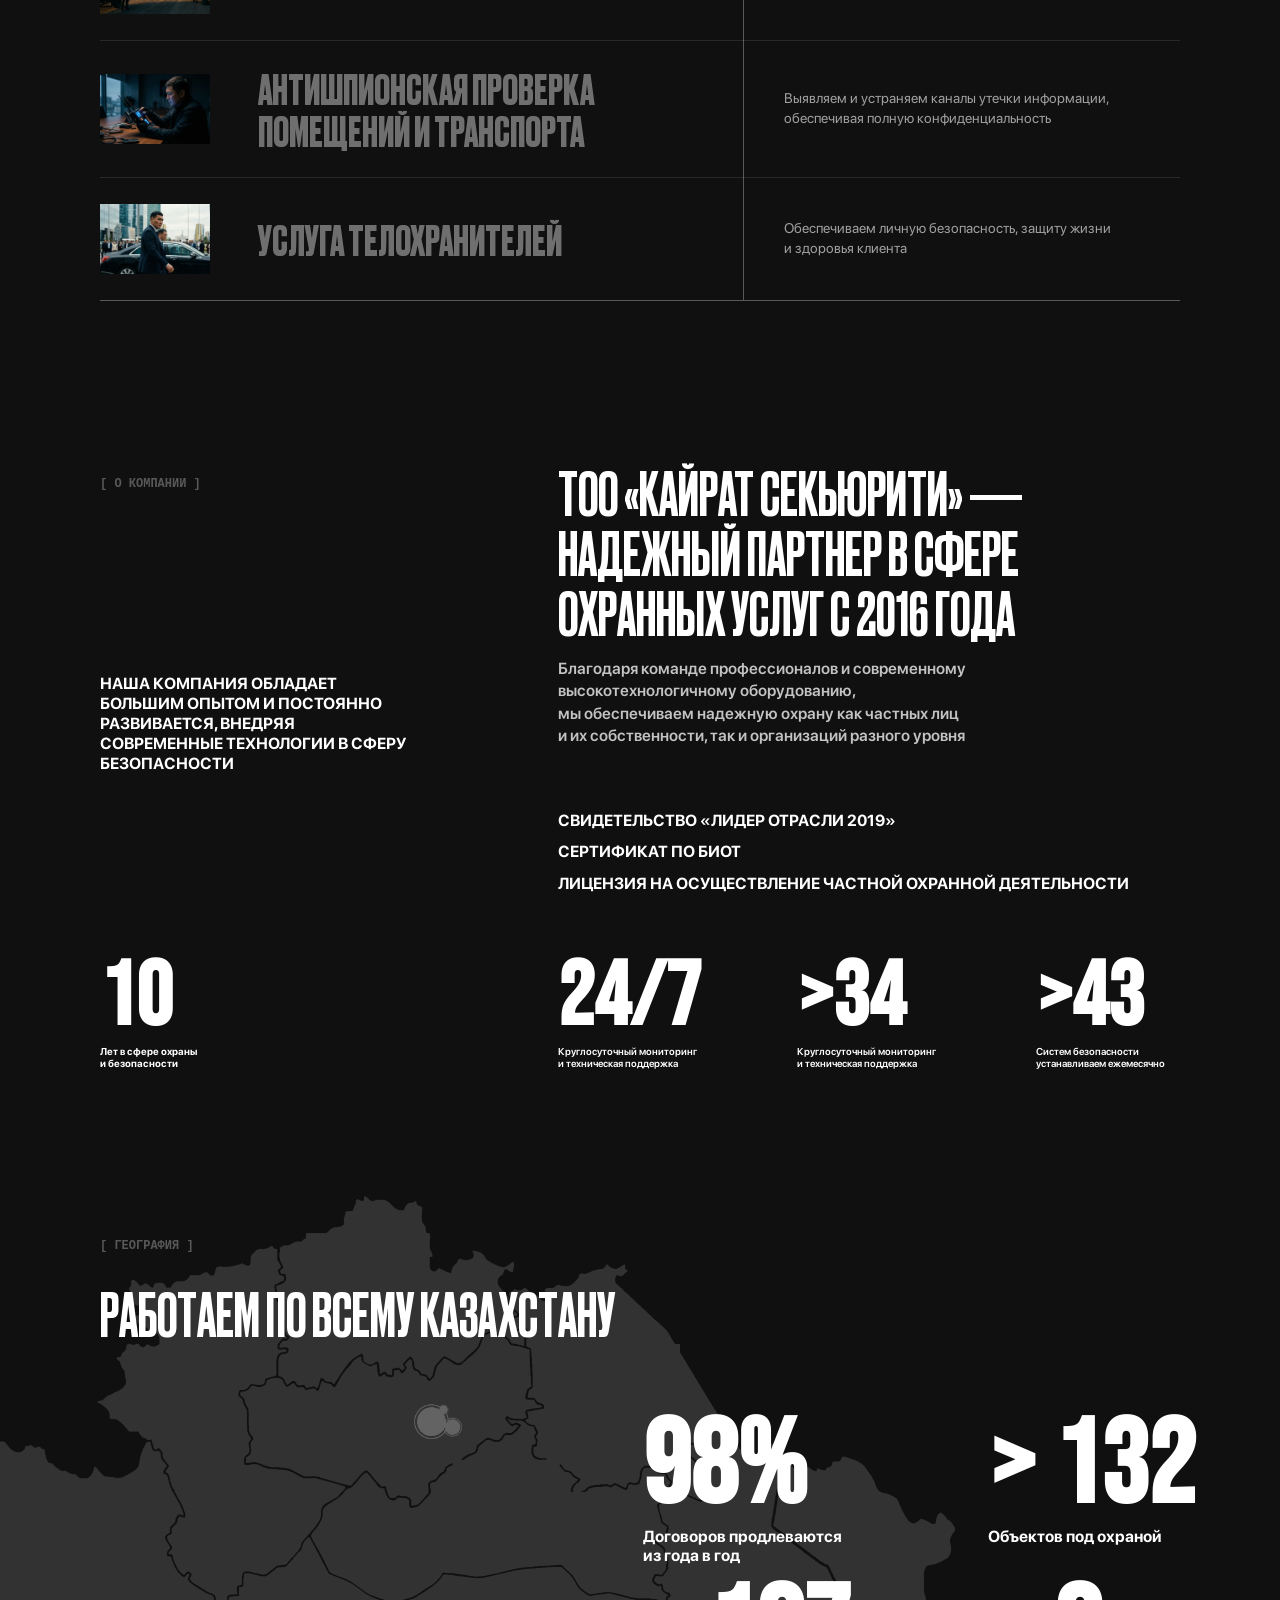
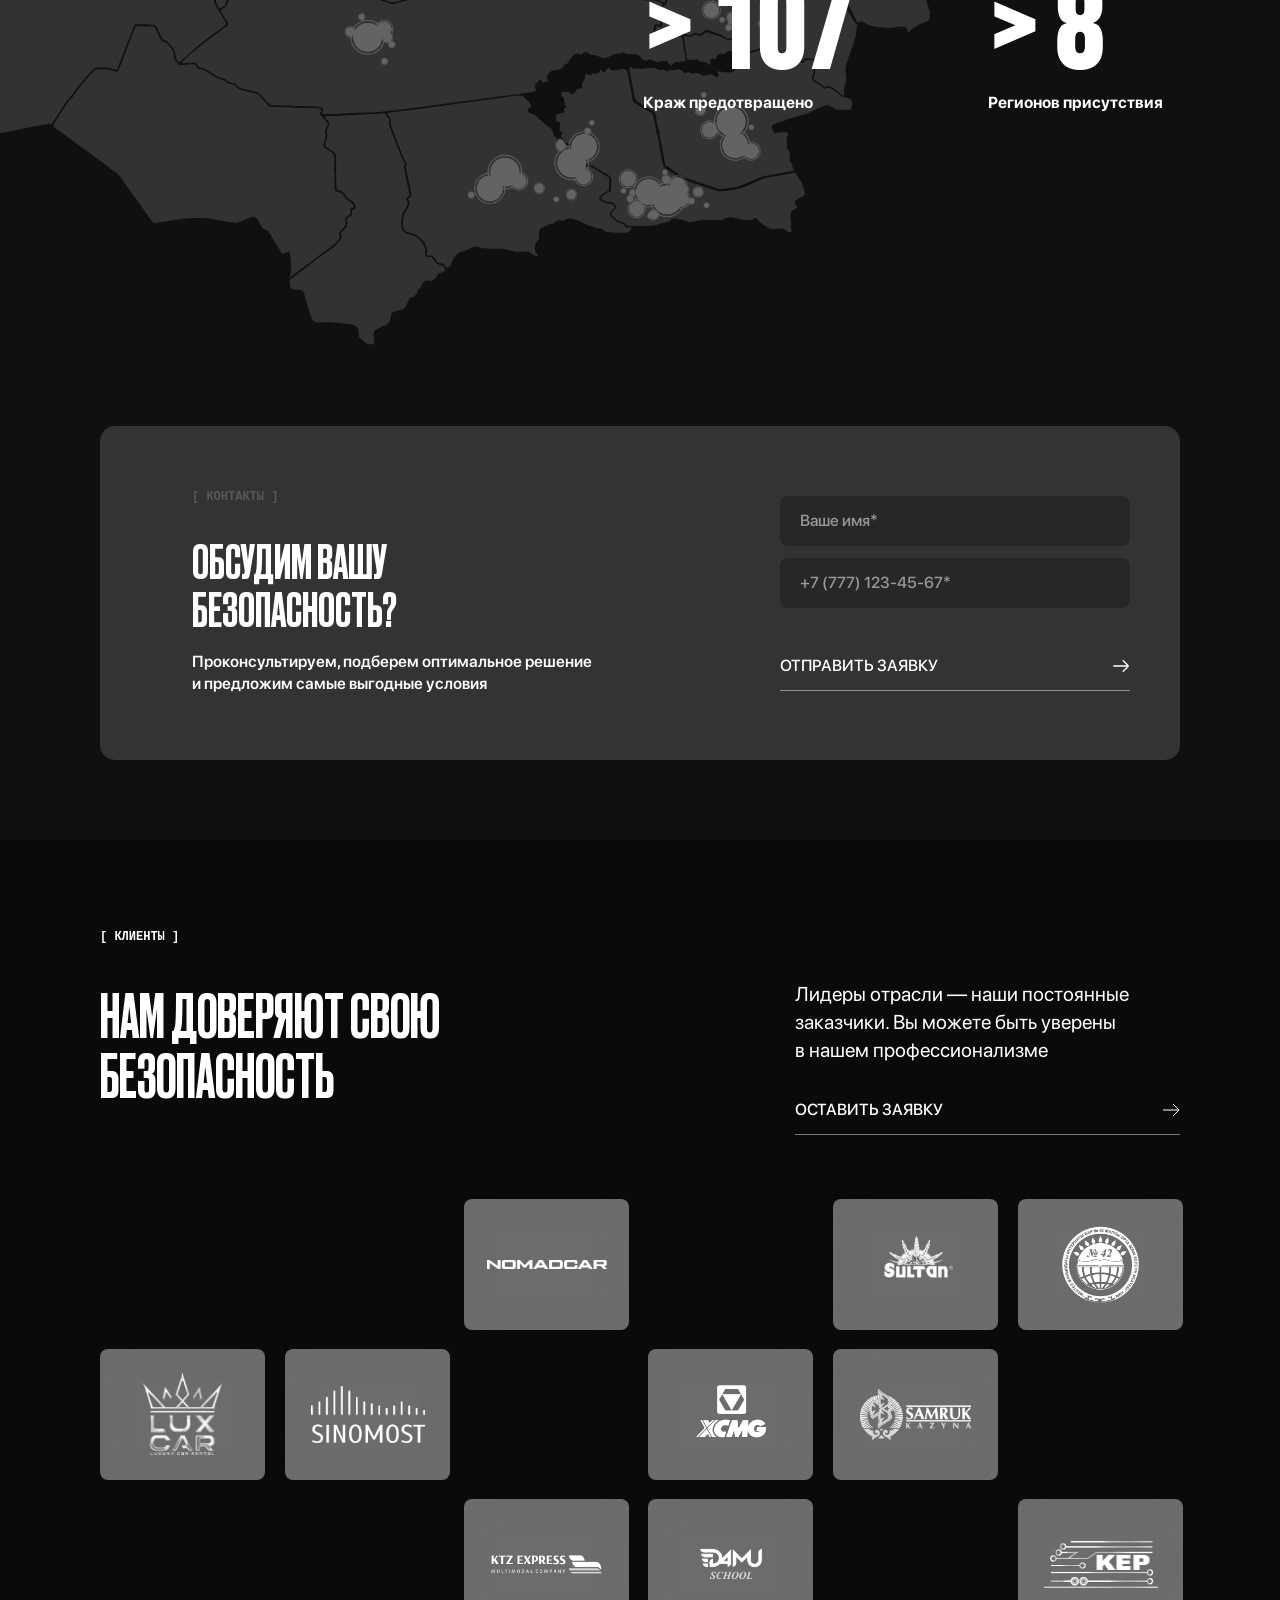
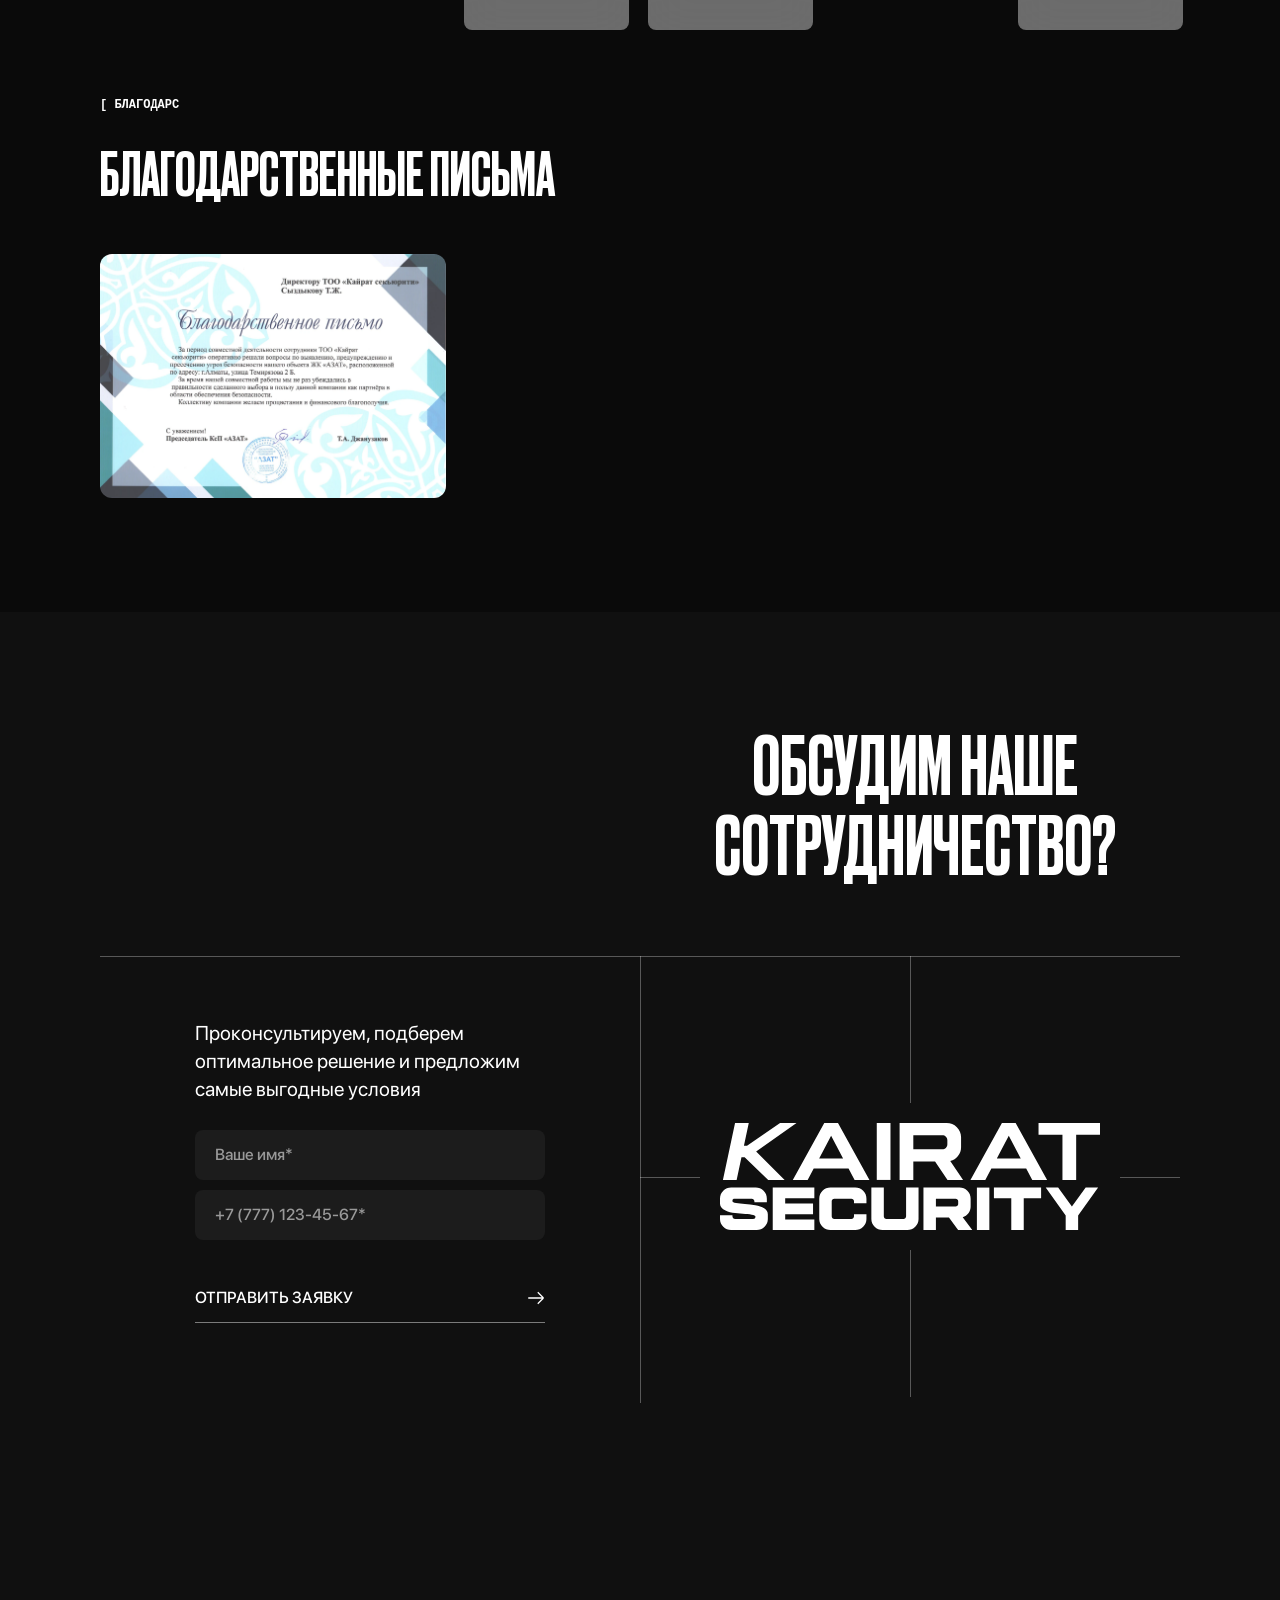
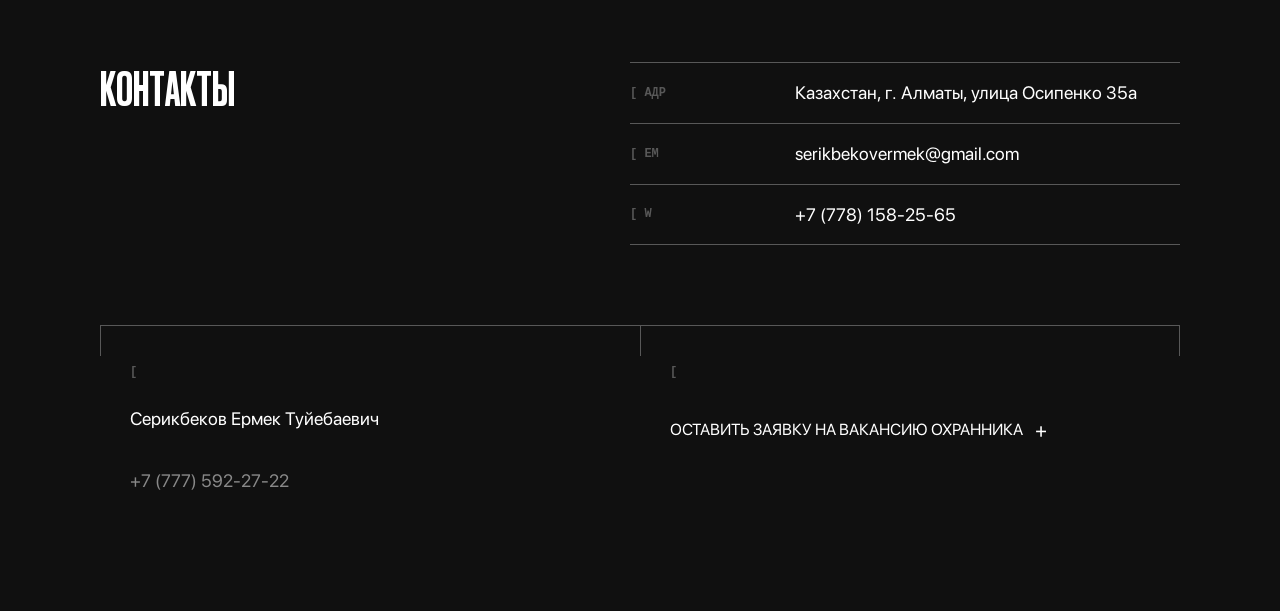
==== commit d7a7c995: "Подтвердить сайт в Google Search Console" ====
--- a/index.html
+++ b/index.html
@@ -6,6 +6,7 @@
 <title>Охранное агентство в Алматы | Kairat Security</title>
 <meta name="description" content="Охранное агентство Kairat Security в Алматы: физическая и пультовая охрана объектов, ГБР, видеонаблюдение, сопровождение грузов и телохранители 24/7.">
 <meta name="robots" content="index, follow, max-image-preview:large, max-snippet:-1, max-video-preview:-1">
+<meta name="google-site-verification" content="j7VKvKe1hWFsjwHYCRKcpJh0o6-fTvFZNWppdHEXSQ4">
 <link rel="canonical" href="https://kairatsecurity.kz/">
 <link rel="icon" href="assets/logo.webp" type="image/webp">
 <link rel="preload" as="image" href="assets/hero.webp" type="image/webp" media="(min-width: 769px)" fetchpriority="high">
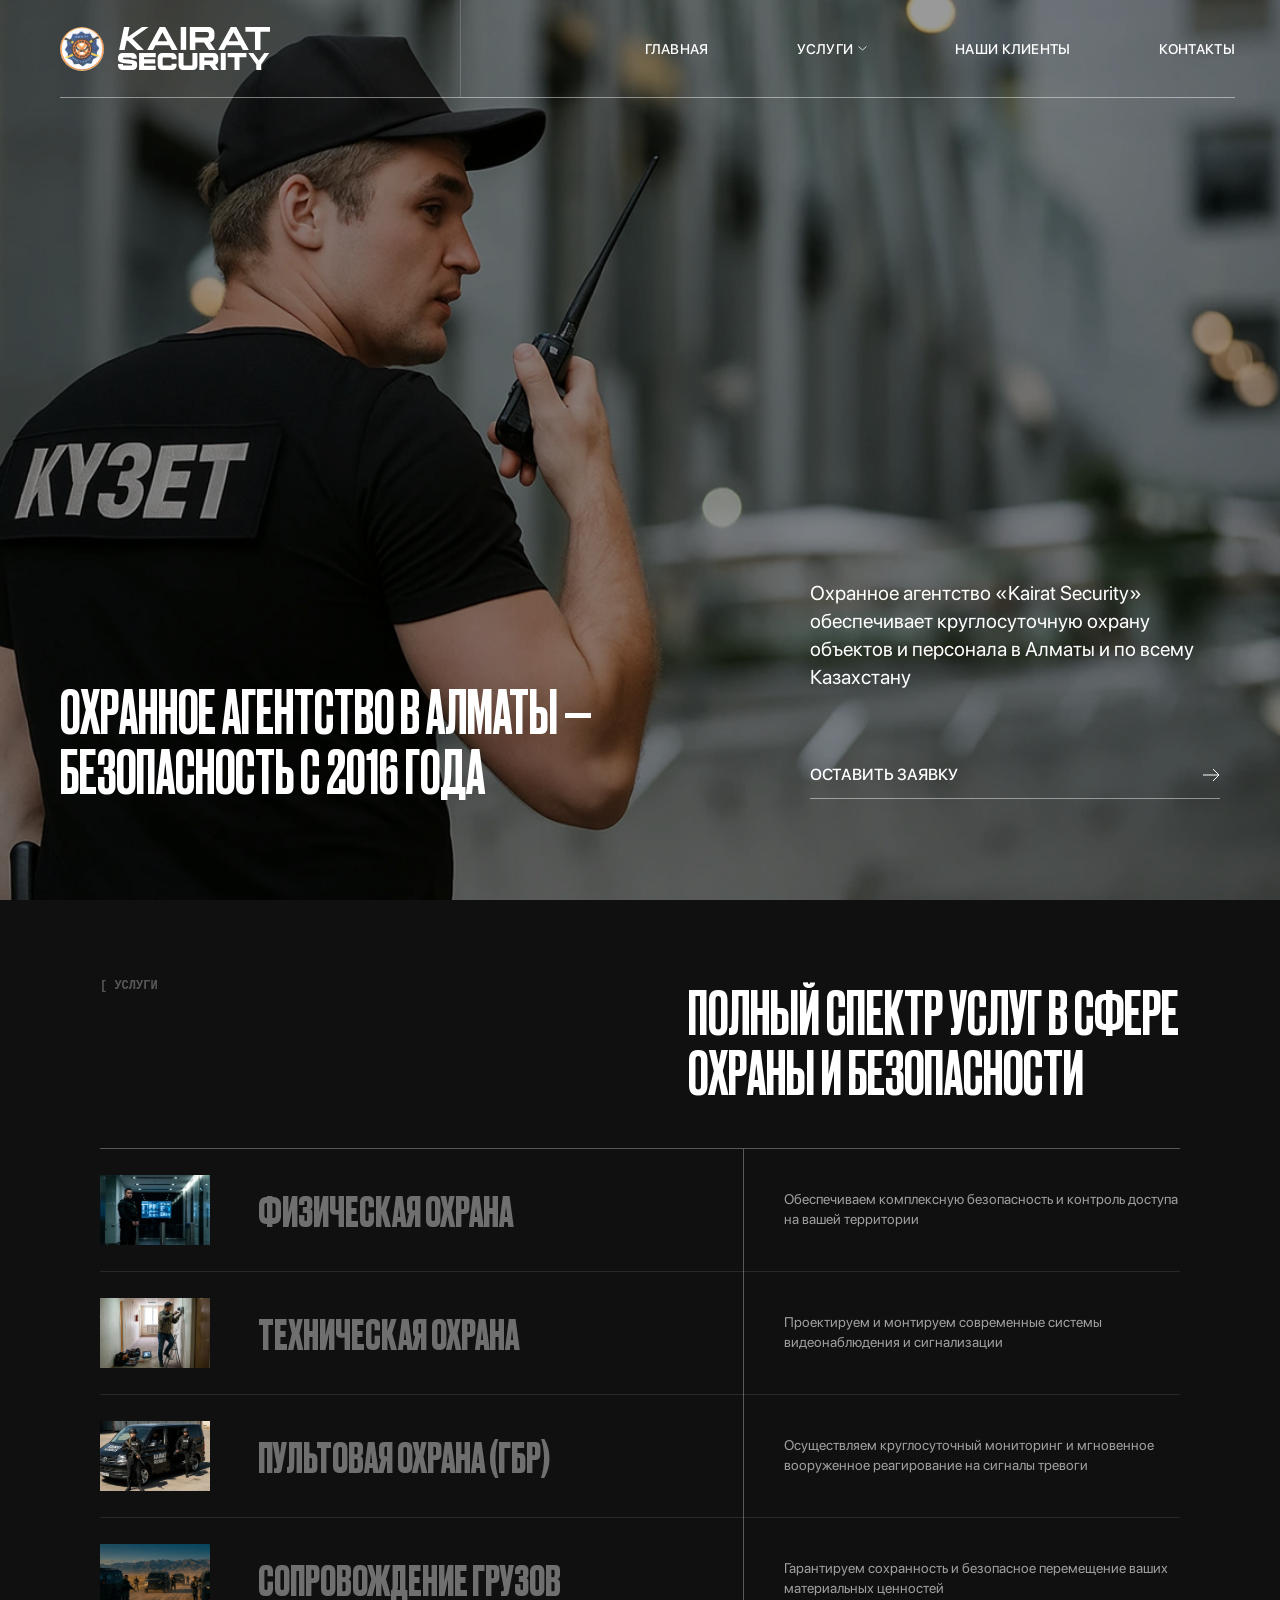
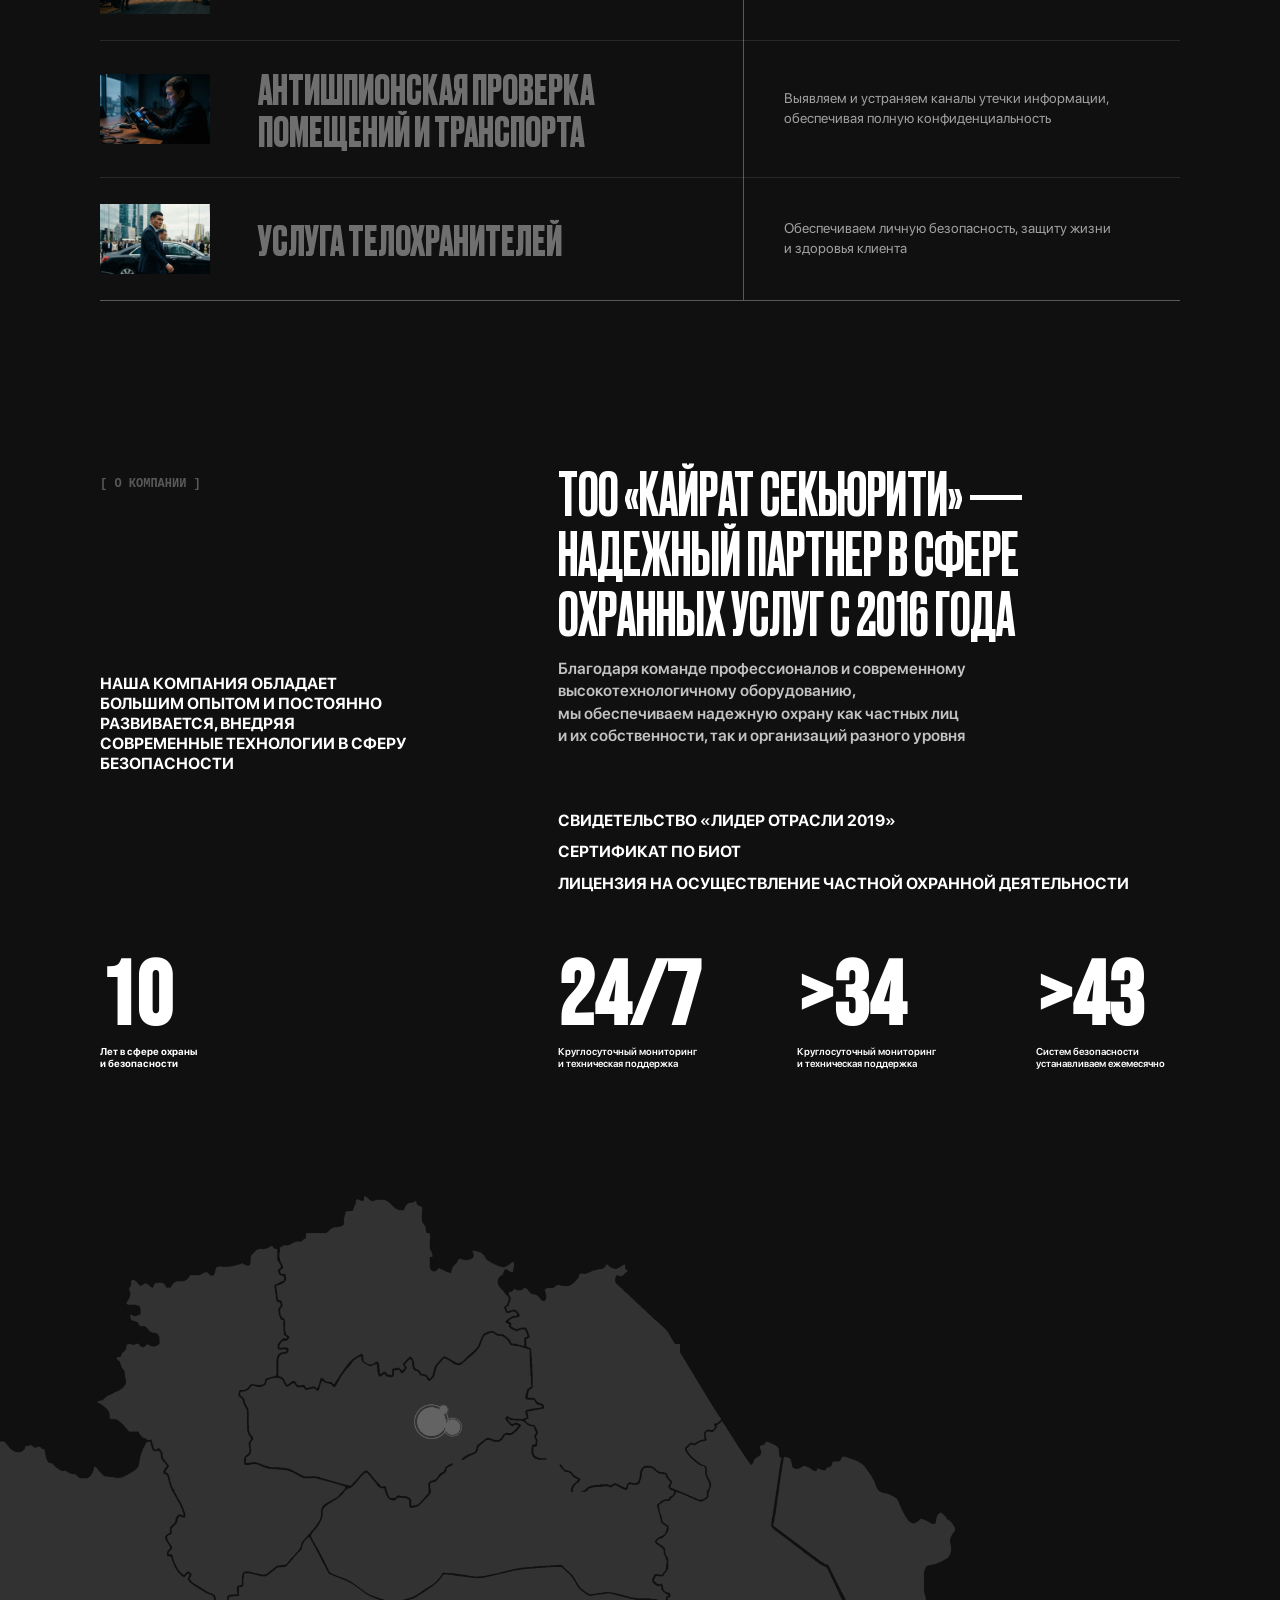
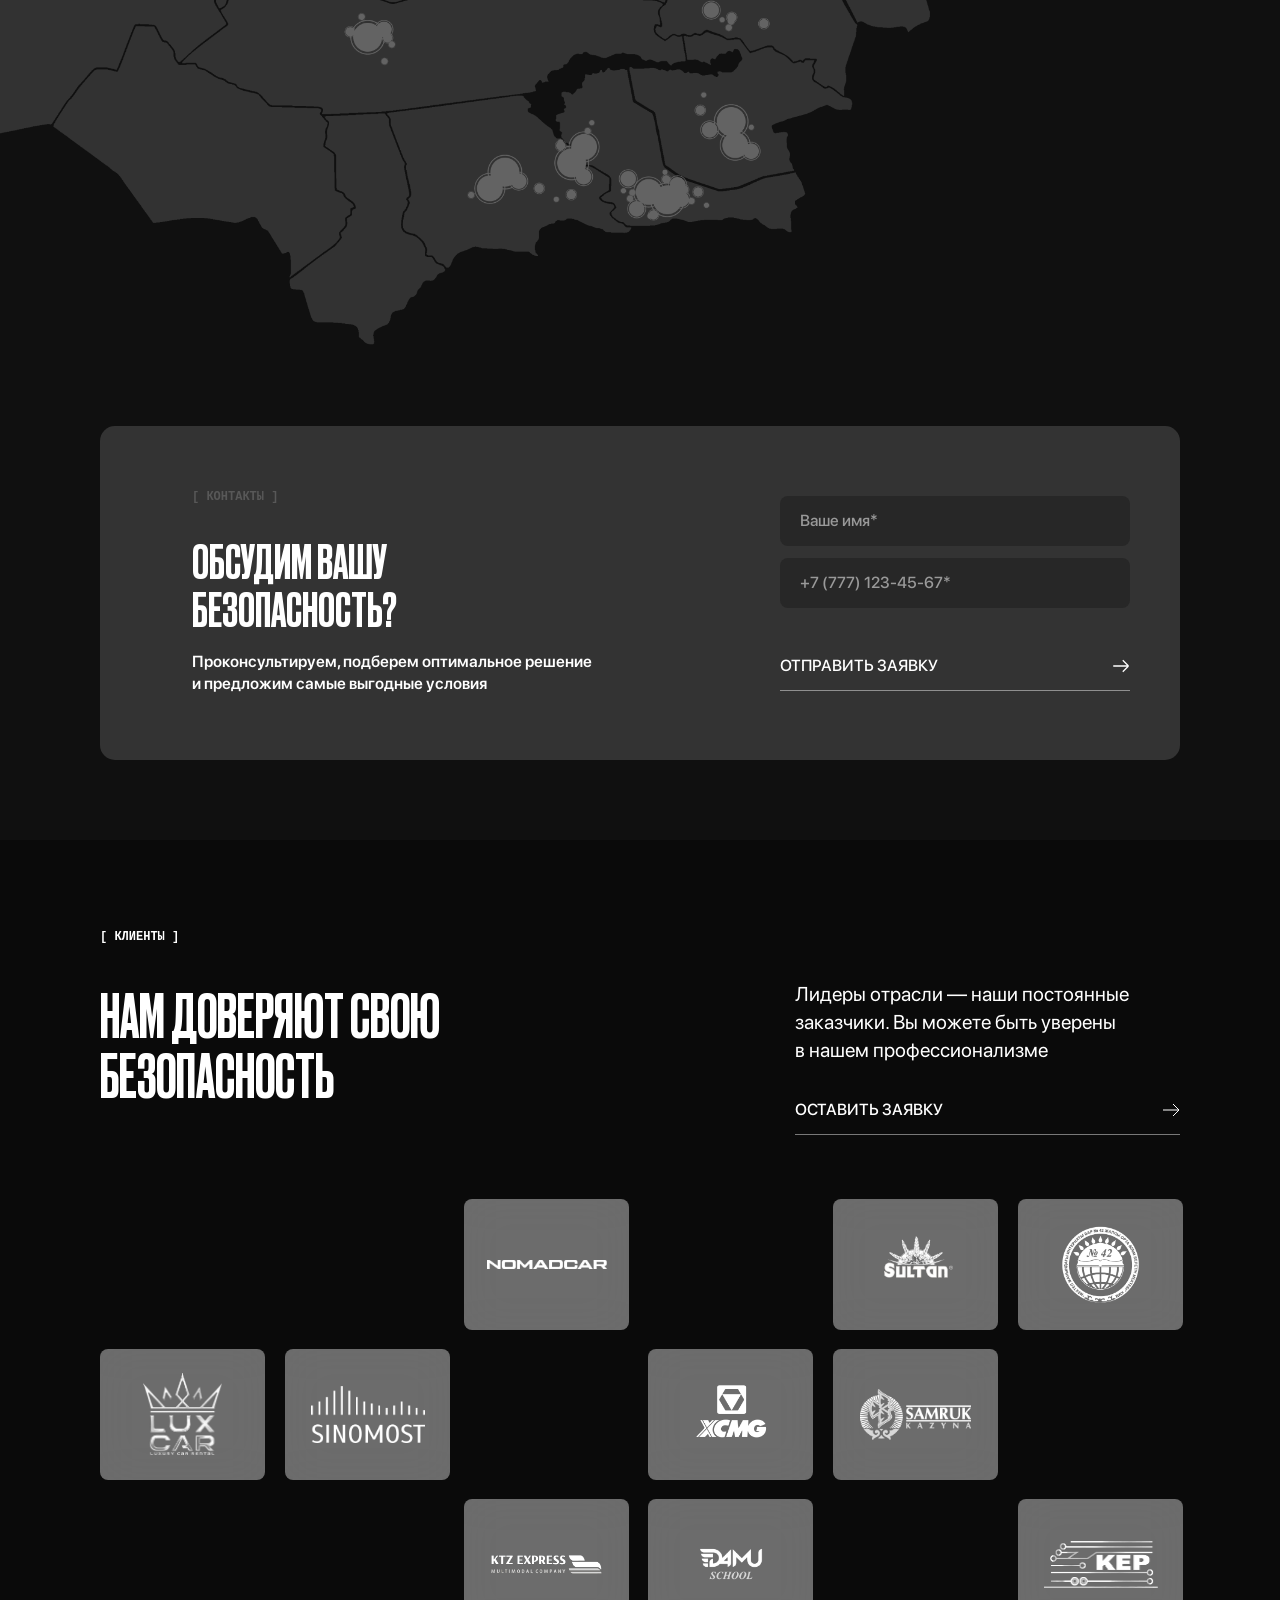
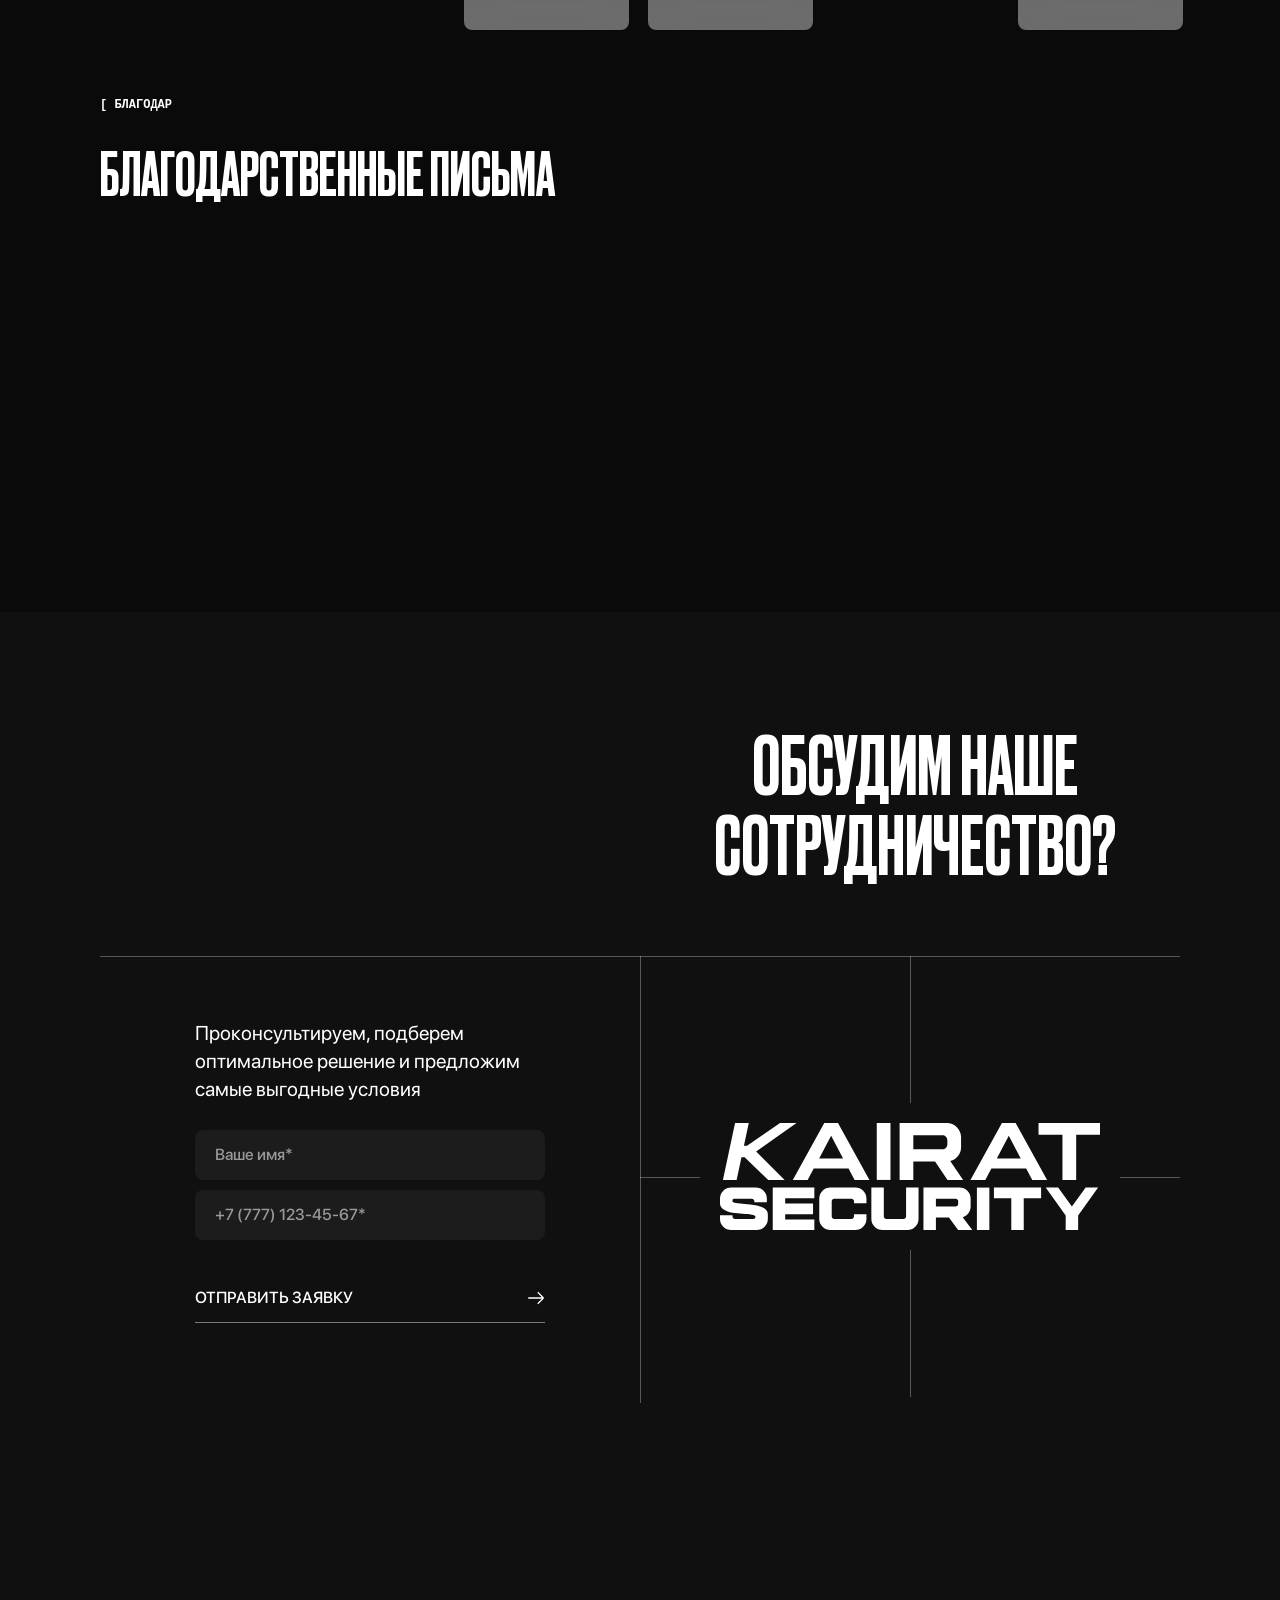
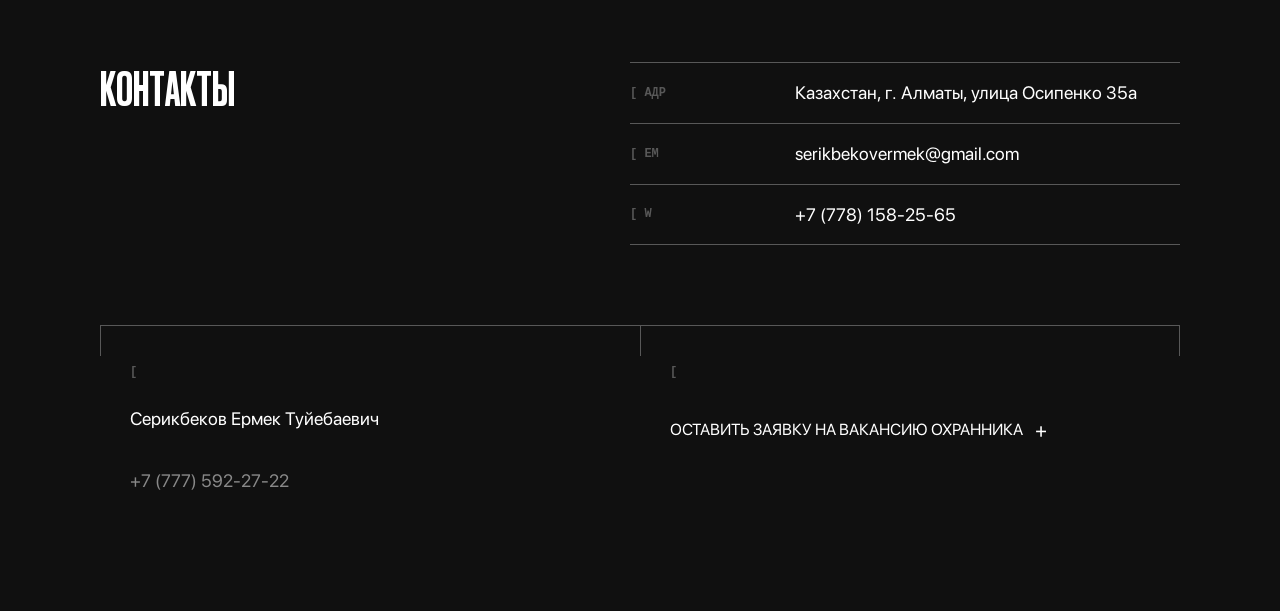
==== commit 7c533e44: "Исправить отправку заявок в WhatsApp" ====
--- a/index.html
+++ b/index.html
@@ -374,6 +374,7 @@
     display: flex;
     align-items: center;
     gap: 14px;
+    min-height: 44px;
   }
   .logo__mark {
     width: 44px;
@@ -402,7 +403,8 @@
     display: flex;
     align-items: center;
     gap: 5px;
-    padding: 10px 0;
+    min-height: 44px;
+    padding: 15px 0;
     transition: opacity 0.2s;
   }
   .menu a:hover { opacity: 0.7; }
@@ -3368,40 +3370,42 @@
       if (digits.length === 10) return `+7${digits}`;
       return `+${digits.replace(/^8/, '7')}`;
     };
-    const setSubmitState = (form, isSubmitting) => {
-      const button = form.querySelector('[type="submit"]');
-      const label = button.querySelector('.btn-label');
-      if (!button.dataset.defaultLabel) button.dataset.defaultLabel = label.textContent;
-      button.disabled = isSubmitting;
-      button.setAttribute('aria-busy', String(isSubmitting));
-      label.textContent = isSubmitting ? 'Отправляем…' : button.dataset.defaultLabel;
-    };
-    const sendLead = async (form, isModal = false) => {
+    const sendLead = (form, isModal = false) => {
       const payload = {
         name: form.elements.name.value.trim(),
         phone: formatPhone(form.elements.phone.value, isModal),
         email: isModal ? form.elements.email.value.trim() : '',
         contactMethod: isModal ? form.elements.contact_method.value : 'phone',
-        pagePath: `${window.location.pathname}${window.location.hash}`,
-        website: form.elements.website?.value || ''
+        requestType: isModal ? form.elements.request_type.value : 'consultation',
+        country: isModal ? form.elements.country.value : ''
       };
-      setSubmitState(form, true);
+      const contactMethods = {
+        whatsapp: 'WhatsApp',
+        email: 'Email',
+        phone: 'Телефон'
+      };
+      const message = [
+        payload.requestType === 'vacancy'
+          ? 'Здравствуйте! Хочу оставить заявку на вакансию охранника.'
+          : 'Здравствуйте! Хочу оставить заявку на охранные услуги.',
+        '',
+        `Имя: ${payload.name}`,
+        `Телефон: ${payload.phone}`,
+        ...(payload.country ? [`Страна: ${payload.country}`] : []),
+        ...(payload.email ? [`Email: ${payload.email}`] : []),
+        ...(isModal ? [`Предпочтительный способ связи: ${contactMethods[payload.contactMethod]}`] : [])
+      ].join('\n');
+      const whatsappUrl = `https://wa.me/77781582565?text=${encodeURIComponent(message)}`;
       try {
-        const response = await fetch('/api/lead', {
-          method: 'POST',
-          credentials: 'same-origin',
-          headers: { 'Content-Type': 'application/json' },
-          body: JSON.stringify(payload)
-        });
-        const result = await response.json().catch(() => null);
-        if (!response.ok || !result?.ok) {
-          throw new Error(result?.error || 'Не удалось отправить заявку. Попробуйте ещё раз.');
+        const popup = window.open(whatsappUrl, '_blank');
+        if (popup) {
+          popup.opener = null;
+        } else {
+          window.location.assign(whatsappUrl);
         }
         return { ok: true };
       } catch (error) {
-        return { ok: false, error: error instanceof Error ? error.message : 'Не удалось отправить заявку. Попробуйте ещё раз.' };
-      } finally {
-        setSubmitState(form, false);
+        return { ok: false, error: 'Не удалось открыть WhatsApp. Попробуйте ещё раз.' };
       }
     };
     const setShortFeedback = (feedback, message, state) => {
@@ -3426,7 +3430,7 @@
         const result = await sendLead(form);
         if (result.ok) {
           form.reset();
-          setShortFeedback(feedback, 'Заявка отправлена. Мы свяжемся с вами в ближайшее время.', 'success');
+          setShortFeedback(feedback, 'Черновик сообщения открыт в WhatsApp. Отправьте его, чтобы заявка ушла.', 'success');
         } else {
           setShortFeedback(feedback, result.error, 'error');
         }
@@ -3519,7 +3523,7 @@
         leadPhone.required = false;
         leadEmail.required = false;
         syncPhonePrefix();
-        leadSuccess.textContent = 'Заявка отправлена. Мы свяжемся с вами в ближайшее время.';
+        leadSuccess.textContent = 'Черновик сообщения открыт в WhatsApp. Отправьте его, чтобы заявка ушла.';
       } else {
         leadError.textContent = result.error;
       }
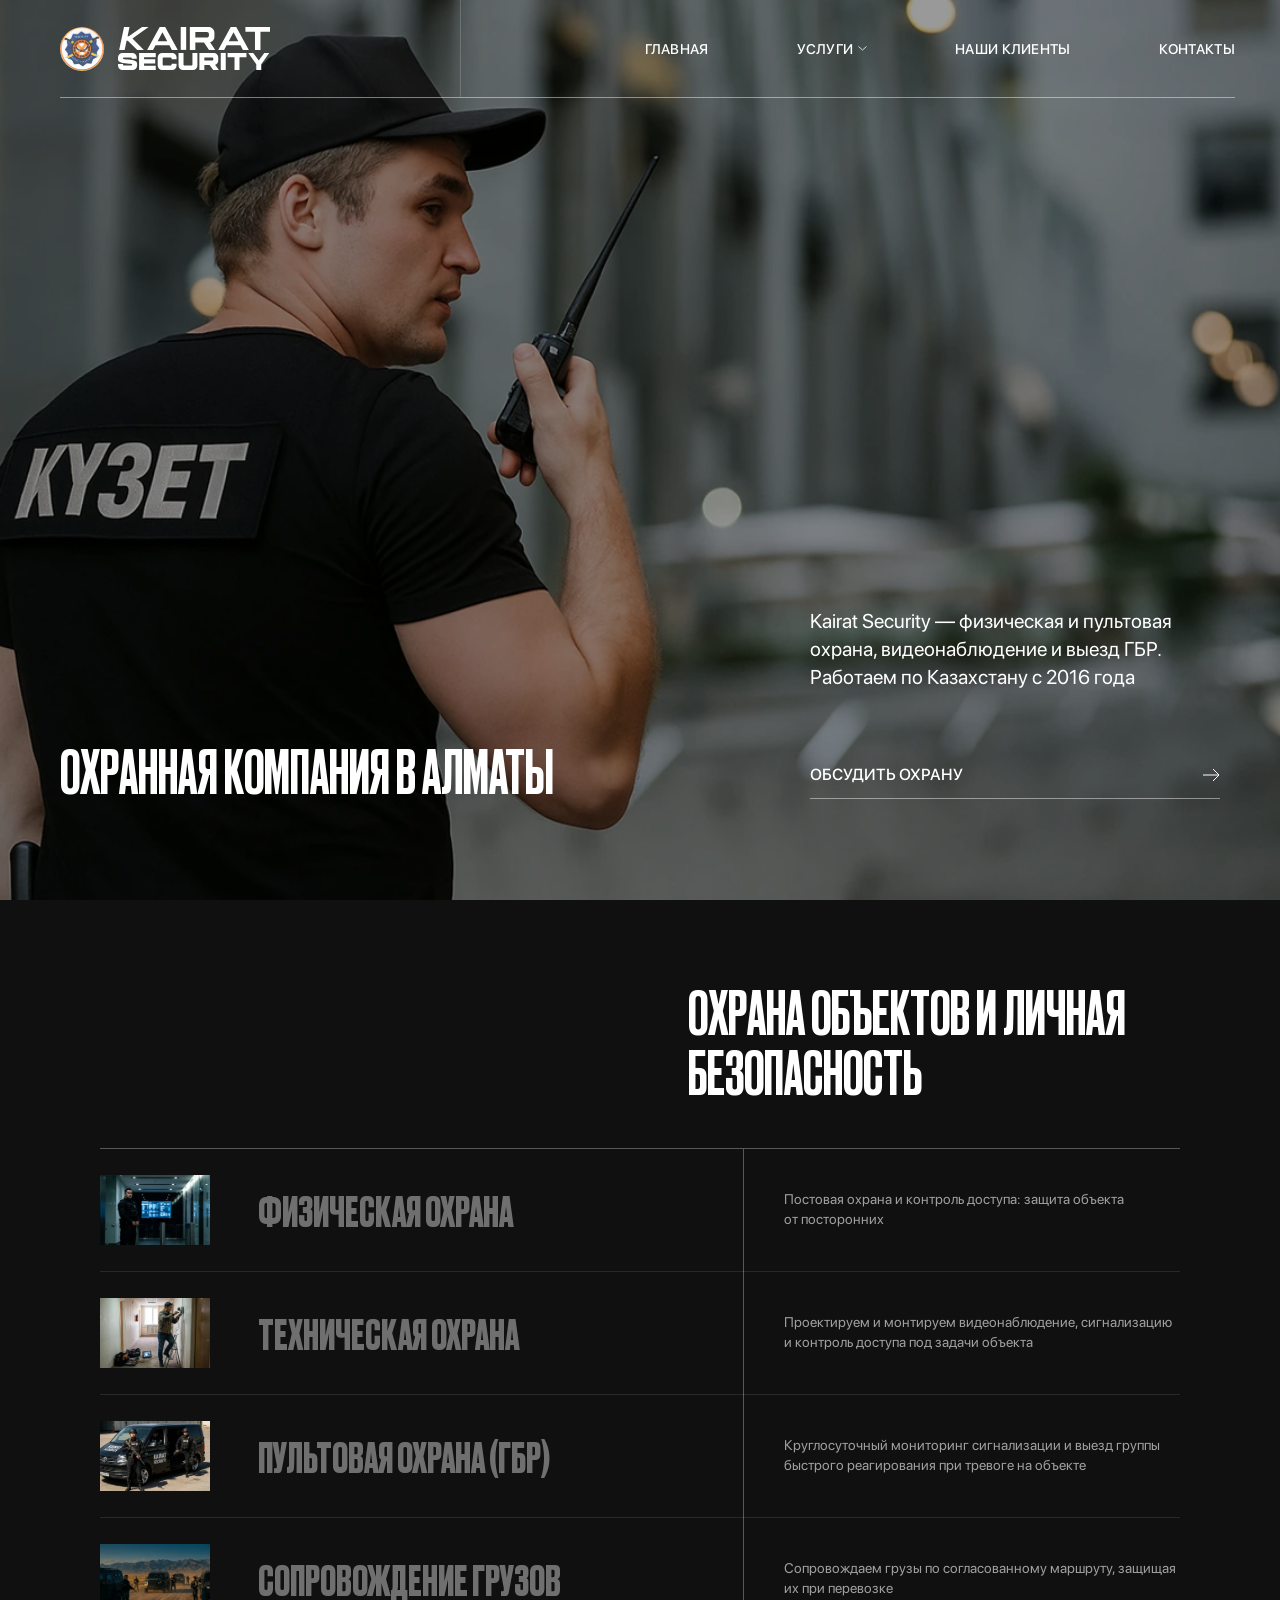
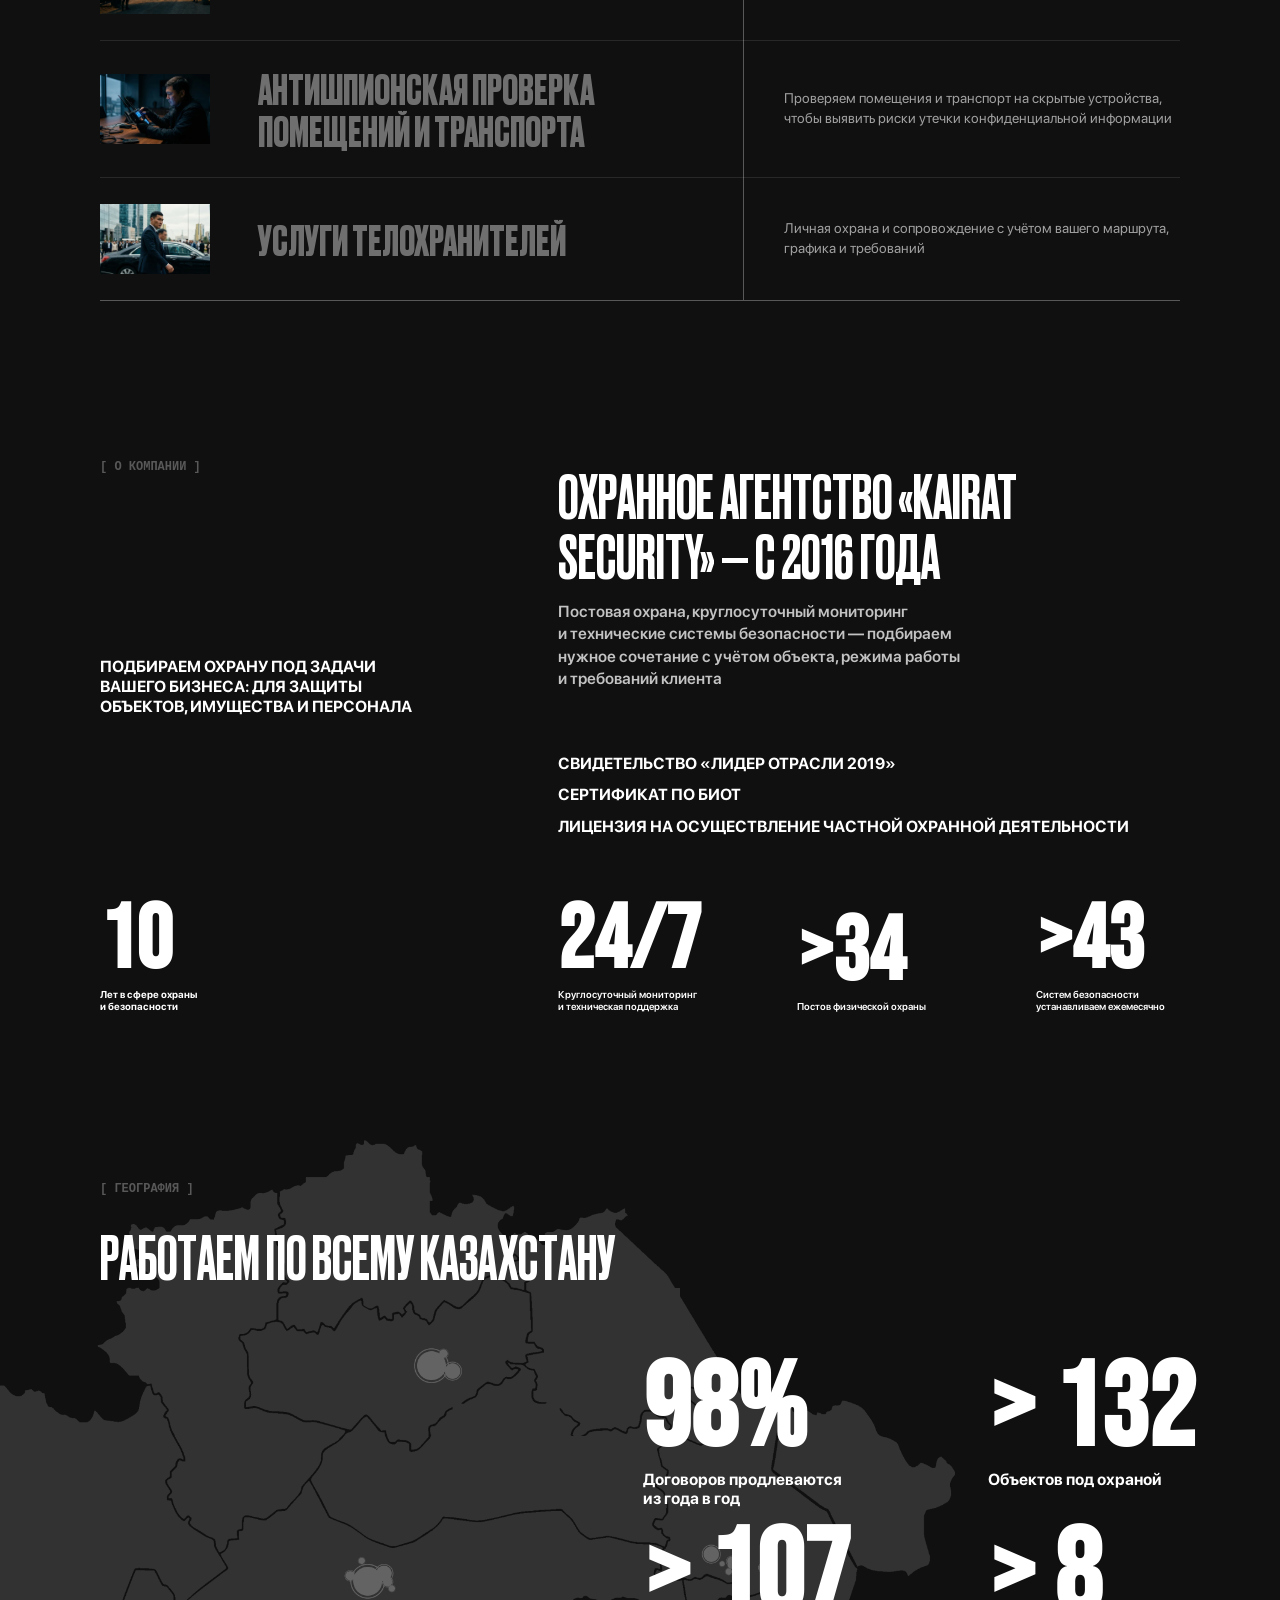
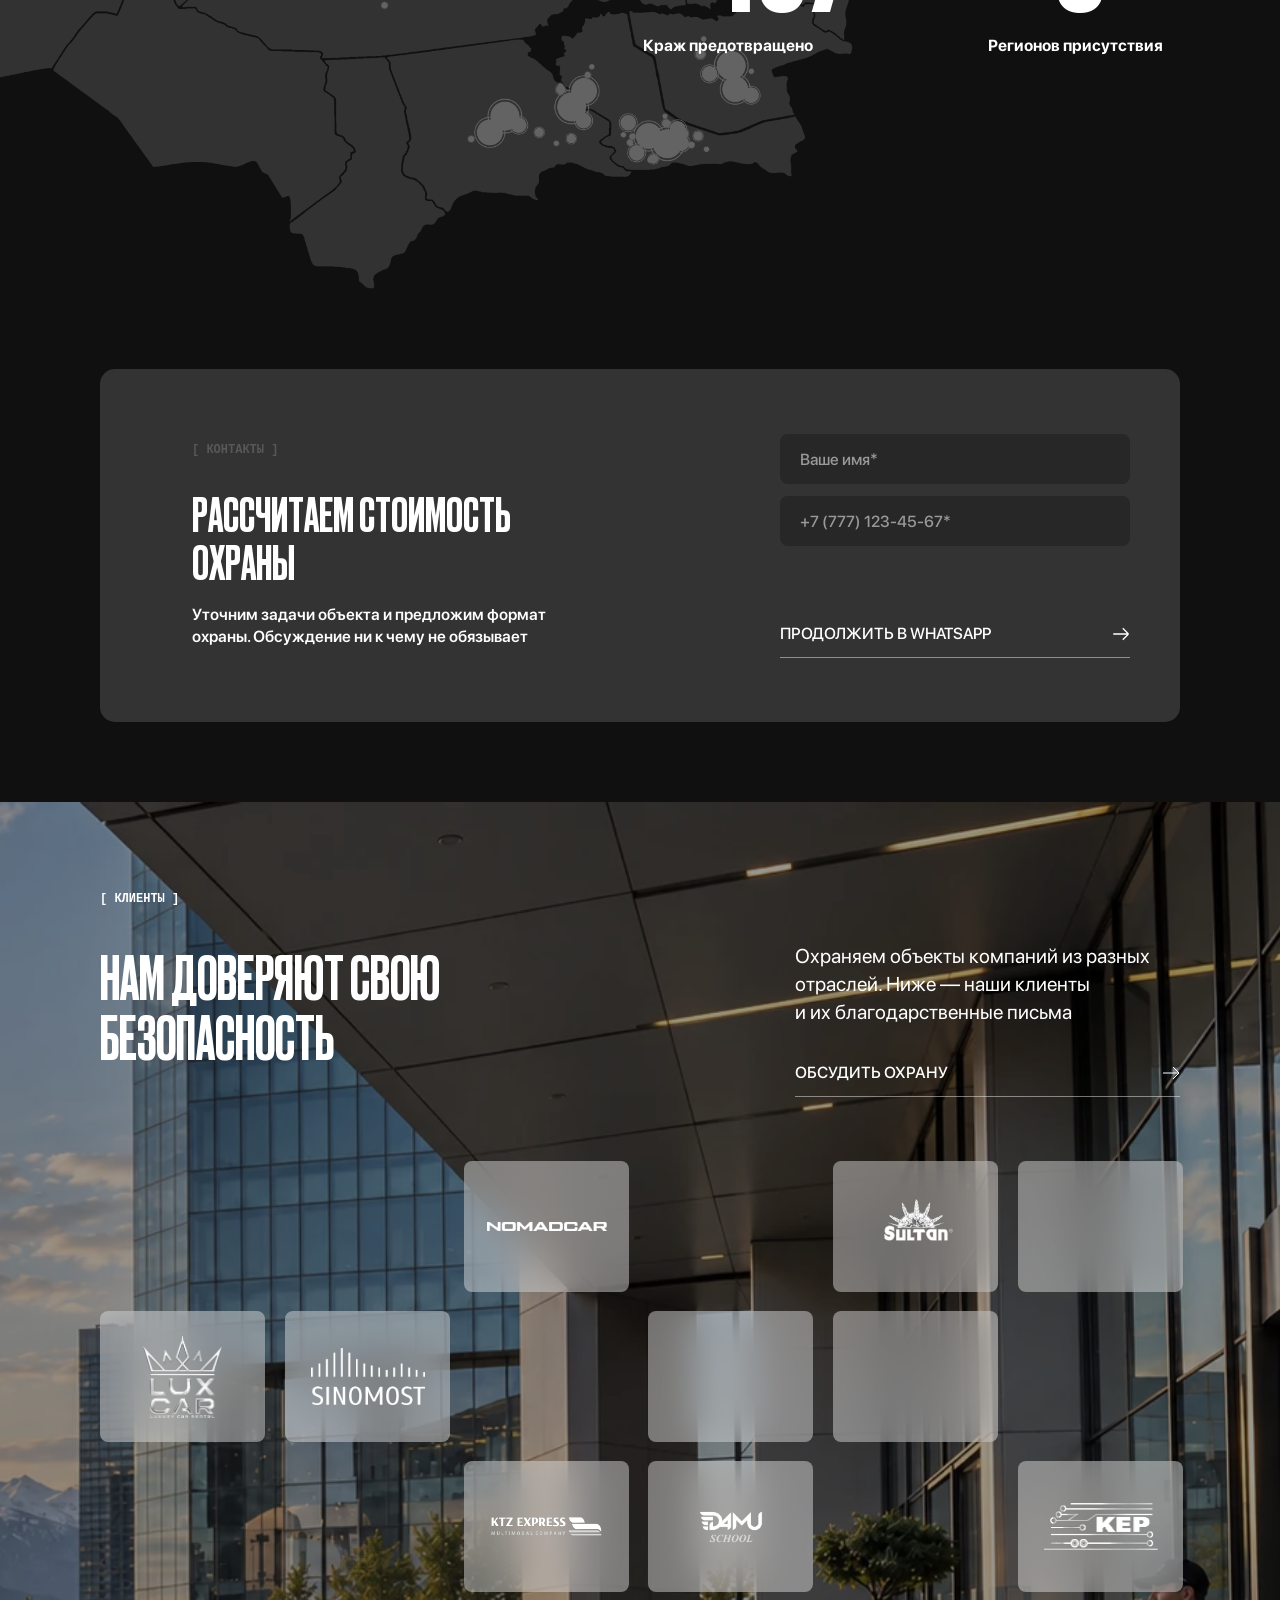
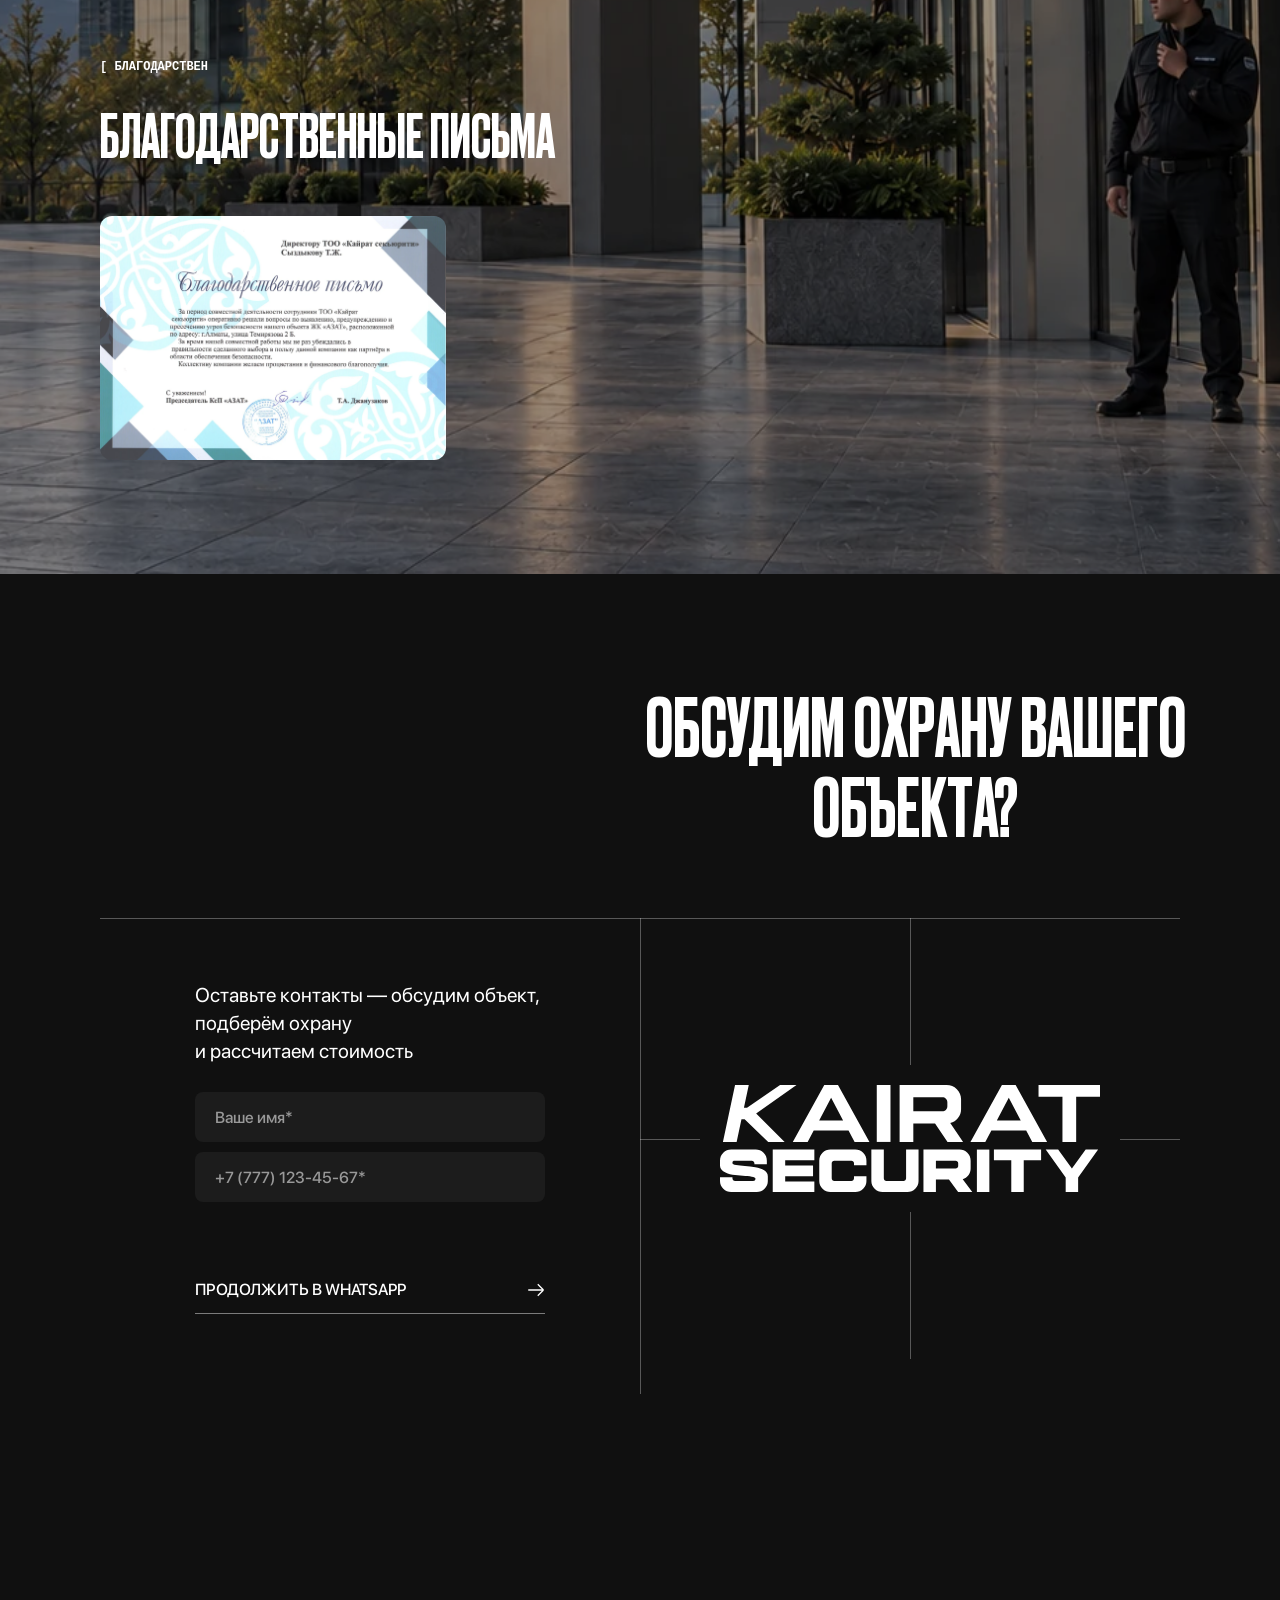
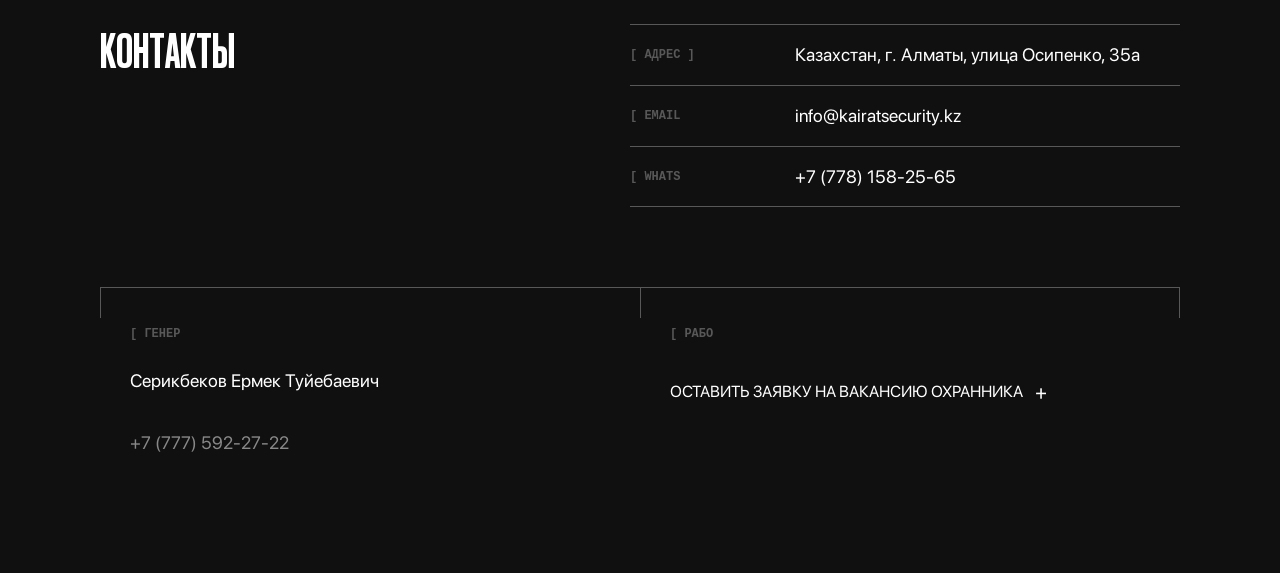
==== commit 60580aa8: "Prepare Kairat Security website for deployment" ====
--- a/index.html
+++ b/index.html
@@ -3,29 +3,34 @@
 <head>
 <meta charset="UTF-8">
 <meta name="viewport" content="width=device-width, initial-scale=1.0">
-<title>Охранное агентство в Алматы | Kairat Security</title>
-<meta name="description" content="Охранное агентство Kairat Security в Алматы: физическая и пультовая охрана объектов, ГБР, видеонаблюдение, сопровождение грузов и телохранители 24/7.">
+<title>Охранная компания в Алматы — Kairat Security</title>
+<meta name="description" content="Охрана объектов в Алматы и по Казахстану с 2016 года. Постовая и пультовая охрана, видеонаблюдение, ГБР. Обсудим ваш объект и рассчитаем стоимость.">
 <meta name="robots" content="index, follow, max-image-preview:large, max-snippet:-1, max-video-preview:-1">
 <meta name="google-site-verification" content="j7VKvKe1hWFsjwHYCRKcpJh0o6-fTvFZNWppdHEXSQ4">
 <link rel="canonical" href="https://kairatsecurity.kz/">
-<link rel="icon" href="assets/logo.webp" type="image/webp">
+<link rel="icon" href="/assets/icon-192.png" type="image/png" sizes="192x192">
+<link rel="apple-touch-icon" href="/assets/apple-touch-icon.png" sizes="180x180">
+<link rel="manifest" href="/site.webmanifest">
+<meta name="theme-color" content="#101010">
+<link rel="preload" as="font" href="/fonts/DrukCyr-Medium.woff2" type="font/woff2" crossorigin>
 <link rel="preload" as="image" href="assets/hero.webp" type="image/webp" media="(min-width: 769px)" fetchpriority="high">
 <link rel="preload" as="image" href="assets/hero-mobile.webp" type="image/webp" media="(max-width: 768px)" fetchpriority="high">
 <meta property="og:site_name" content="Kairat Security">
-<meta property="og:title" content="Охранное агентство в Алматы | Kairat Security">
-<meta property="og:description" content="Физическая и пультовая охрана объектов, ГБР, видеонаблюдение, сопровождение грузов и услуги телохранителей в Алматы и по Казахстану.">
+<meta property="og:title" content="Охранная компания в Алматы — Kairat Security">
+<meta property="og:description" content="Охрана объектов в Алматы и по Казахстану с 2016 года. Постовая и пультовая охрана, видеонаблюдение, ГБР. Обсудим ваш объект и рассчитаем стоимость.">
 <meta property="og:url" content="https://kairatsecurity.kz/">
 <meta property="og:type" content="website">
 <meta property="og:locale" content="ru_KZ">
 <meta property="og:image" content="https://kairatsecurity.kz/assets/hero.webp">
+<meta property="og:image:type" content="image/webp">
 <meta property="og:image:width" content="1200">
 <meta property="og:image:height" content="800">
-<meta property="og:image:alt" content="Охранное агентство Kairat Security в Алматы">
+<meta property="og:image:alt" content="Охранная компания Kairat Security в Алматы">
 <meta name="twitter:card" content="summary_large_image">
-<meta name="twitter:title" content="Охранное агентство в Алматы | Kairat Security">
-<meta name="twitter:description" content="Физическая и пультовая охрана объектов, ГБР, видеонаблюдение и услуги телохранителей в Алматы и по Казахстану.">
+<meta name="twitter:title" content="Охранная компания в Алматы — Kairat Security">
+<meta name="twitter:description" content="Охрана объектов в Алматы и по Казахстану с 2016 года. Постовая и пультовая охрана, видеонаблюдение, ГБР. Обсудим ваш объект и рассчитаем стоимость.">
 <meta name="twitter:image" content="https://kairatsecurity.kz/assets/hero.webp">
-<meta name="twitter:image:alt" content="Охранное агентство Kairat Security в Алматы">
+<meta name="twitter:image:alt" content="Охранная компания Kairat Security в Алматы">
 <script type="application/ld+json">
 {
   "@context": "https://schema.org",
@@ -44,10 +49,17 @@
         "height": 176
       },
       "image": "https://kairatsecurity.kz/assets/hero.webp",
-      "description": "Охранное агентство в Алматы. Физическая и пультовая охрана объектов, технические системы безопасности, сопровождение грузов и услуги телохранителей.",
+      "description": "Охранное агентство «Kairat Security» работает в Алматы и по Казахстану с 2016 года. Физическая и пультовая охрана объектов, видеонаблюдение, сигнализация и выезд ГБР.",
       "foundingDate": "2016",
-      "email": "serikbekovermek@gmail.com",
+      "email": "info@kairatsecurity.kz",
       "telephone": "+7-778-158-25-65",
+      "contactPoint": {
+        "@type": "ContactPoint",
+        "telephone": "+7-778-158-25-65",
+        "contactType": "customer service",
+        "areaServed": "KZ",
+        "availableLanguage": "ru"
+      },
       "address": {
         "@type": "PostalAddress",
         "streetAddress": "улица Осипенко, 35а",
@@ -72,42 +84,48 @@
             "@type": "Offer",
             "itemOffered": {
               "@type": "Service",
-              "name": "Физическая охрана"
+              "name": "Физическая охрана",
+              "description": "Постовая охрана и контроль доступа: защита объекта от посторонних."
             }
           },
           {
             "@type": "Offer",
             "itemOffered": {
               "@type": "Service",
-              "name": "Техническая охрана и видеонаблюдение"
+              "name": "Техническая охрана и видеонаблюдение",
+              "description": "Проектируем и монтируем видеонаблюдение, сигнализацию и контроль доступа под задачи объекта."
             }
           },
           {
             "@type": "Offer",
             "itemOffered": {
               "@type": "Service",
-              "name": "Пультовая охрана и выезд ГБР"
+              "name": "Пультовая охрана и выезд ГБР",
+              "description": "Круглосуточный мониторинг сигнализации и выезд группы быстрого реагирования при тревоге на объекте."
             }
           },
           {
             "@type": "Offer",
             "itemOffered": {
               "@type": "Service",
-              "name": "Сопровождение грузов"
+              "name": "Сопровождение грузов",
+              "description": "Сопровождаем грузы по согласованному маршруту, защищая их при перевозке."
             }
           },
           {
             "@type": "Offer",
             "itemOffered": {
               "@type": "Service",
-              "name": "Антишпионская проверка помещений и транспорта"
+              "name": "Антишпионская проверка помещений и транспорта",
+              "description": "Проверяем помещения и транспорт на скрытые устройства, чтобы выявить риски утечки конфиденциальной информации."
             }
           },
           {
             "@type": "Offer",
             "itemOffered": {
               "@type": "Service",
-              "name": "Услуги телохранителей"
+              "name": "Услуги телохранителей",
+              "description": "Личная охрана и сопровождение с учётом вашего маршрута, графика и требований."
             }
           }
         ]
@@ -209,8 +227,11 @@
     --line-dim: rgba(255, 255, 255, 0.1);  /* разделители строк списка */
     --label: #585858;                      /* лейблы секций [ ... ] */
     --brand-red: #eb3636;
+    --cursor-dot-color: rgba(255, 0, 0, 0.72);
+    --cursor-outline-color: rgba(255, 0, 0, 0.43);
     --overlay: rgba(0, 0, 0, 0.4);
     --pad-side: 60px;
+    --form-submit-space: 64px;
     --reveal-duration: 720ms;
     --reveal-mobile-duration: 650ms;
     --reveal-ease: cubic-bezier(0.22, 1, 0.36, 1);
@@ -240,7 +261,7 @@
   @media (hover: hover) and (pointer: fine) {
     html.has-custom-cursor,
     html.has-custom-cursor * {
-      cursor: none;
+      cursor: none !important;
     }
 
     .cursor-dot,
@@ -251,20 +272,20 @@
       opacity: 0;
       pointer-events: none;
       transform: translate3d(var(--cursor-x, -100px), var(--cursor-y, -100px), 0) translate3d(-50%, -50%, 0);
-      transition: opacity 160ms ease;
+      transition: opacity 300ms ease-in-out;
       will-change: transform, opacity;
     }
 
     .cursor-dot {
       z-index: 2147483647;
-      width: 7px;
-      height: 7px;
+      width: 8px;
+      height: 8px;
     }
 
     .cursor-dot-outline {
       z-index: 2147483646;
-      width: 34px;
-      height: 34px;
+      width: 36px;
+      height: 36px;
     }
 
     .cursor-dot::before,
@@ -276,13 +297,13 @@
     }
 
     .cursor-dot::before {
-      background: var(--brand-red);
-      transition: transform 160ms cubic-bezier(0.22, 1, 0.36, 1);
+      background: var(--cursor-dot-color);
+      transition: transform 300ms ease-in-out;
     }
 
     .cursor-dot-outline::before {
-      border: 1px solid var(--brand-red);
-      transition: transform 240ms cubic-bezier(0.22, 1, 0.36, 1);
+      background: var(--cursor-outline-color);
+      transition: transform 300ms ease-in-out;
     }
 
     html.has-custom-cursor .cursor-dot,
@@ -290,40 +311,43 @@
       opacity: 1;
     }
 
+    html.has-custom-cursor.cursor--interactive .cursor-dot::before {
+      transform: scale(4);
+    }
+
     html.has-custom-cursor.cursor--interactive .cursor-dot-outline::before {
-      transform: scale(1.5);
+      transform: scale(0.82);
     }
 
     html.has-custom-cursor.cursor--pressed .cursor-dot::before {
       transform: scale(0.78);
+      transition-duration: 90ms;
     }
 
     html.has-custom-cursor.cursor--pressed .cursor-dot-outline::before {
-      transform: scale(0.86);
-    }
-
-    html.has-custom-cursor.cursor--interactive.cursor--pressed .cursor-dot-outline::before {
-      transform: scale(1.29);
-    }
-  }
-
-  @media (prefers-reduced-motion: reduce) and (hover: hover) and (pointer: fine) {
-    .cursor-dot,
-    .cursor-dot-outline {
-      transition: opacity 160ms ease !important;
-    }
-
-    .cursor-dot::before {
-      transition: transform 160ms cubic-bezier(0.22, 1, 0.36, 1) !important;
-    }
-
-    .cursor-dot-outline::before {
-      transition: transform 240ms cubic-bezier(0.22, 1, 0.36, 1) !important;
+      transform: scale(0.68);
+      transition-duration: 90ms;
+    }
+
+    html.has-custom-cursor.cursor--interactive.cursor--pressed .cursor-dot::before {
+      transform: scale(2.6);
     }
   }
 
   img { display: block; }
   a { color: inherit; text-decoration: none; }
+  .skip-link {
+    position: fixed;
+    z-index: 2147483647;
+    top: 12px;
+    left: 12px;
+    padding: 12px 16px;
+    min-height: 44px;
+    color: #101010;
+    background: var(--white);
+    transform: translateY(-200%);
+  }
+  .skip-link:focus { transform: translateY(0); }
 
   /* ── Хиро ────────────────────────────────────────────────── */
   .hero {
@@ -948,6 +972,7 @@
     cursor: pointer;
   }
   .request__submit {
+    margin-top: calc(var(--form-submit-space) - 35px);
     width: 100%;
     height: 26px;
     padding-bottom: 14px;
@@ -1132,6 +1157,15 @@
     grid-template-columns: repeat(3, 346px);
     gap: 21px;
   }
+  .clients__letter-link {
+    display: block;
+    min-width: 0;
+    border-radius: 12px;
+  }
+  .clients__letter-link:focus-visible {
+    outline: 2px solid var(--white);
+    outline-offset: 4px;
+  }
   .clients__letter {
     width: 346px;
     height: 244px;
@@ -1270,7 +1304,7 @@
   .final-cta__submit {
     width: 100%;
     height: 27px;
-    margin-top: 35px;
+    margin-top: var(--form-submit-space);
     padding-bottom: 14px;
     border: 0;
     border-bottom: 1px solid var(--hairline);
@@ -1337,6 +1371,7 @@
     max-width: 100%;
     font-style: normal;
   }
+
   .contacts__row {
     display: grid;
     grid-template-columns: 165px 1fr;
@@ -1399,8 +1434,8 @@
   }
   .contacts__vacancy > span { font-size: 20px; }
   .contacts__vacancy:hover { opacity: .7; }
-
   @media (max-width: 1100px) and (min-width: 769px) {
+
     .request__card {
       padding-right: 50px;
       padding-left: 50px;
@@ -1812,7 +1847,7 @@
     }
     .final-cta__submit {
       height: 44px;
-      margin-top: 28px;
+      margin-top: var(--form-submit-space);
       align-items: flex-start;
     }
     .final-cta__wordmark {
@@ -2078,6 +2113,7 @@
     .request__title { font-size: clamp(32px, 8.3vw, 44px); }
     .request .section-label { color: #bbbbbb; }
     .request__form { gap: 20px; }
+    .request__submit { margin-top: calc(var(--form-submit-space) - 20px); }
     .request__text, .final-cta__text { line-height: 1.4; }
     .request__agree, .final-cta__agree { align-items: center; padding-block: 8px; font-size: 14px; line-height: 1.4; }
     .request__submit, .final-cta__submit { align-items: center; }
@@ -2378,6 +2414,7 @@
   .lead-modal__error { color: #ff7a7a; }
   .lead-modal__success { color: #b7f0c0; }
   .lead-modal__submit {
+    margin-top: calc(var(--form-submit-space) - 10px);
     display: flex;
     align-items: flex-start;
     justify-content: space-between;
@@ -2585,7 +2622,6 @@
   @media (max-width: 768px) {
     .menu { visibility: hidden; }
     .nav-open .menu { visibility: visible; }
-    .lead-modal__submit { margin-top: 42px; }
 
     .about { gap: 48px; }
     .about__side { gap: 28px; }
@@ -2685,10 +2721,11 @@
 </style>
 </head>
 <body id="top">
+<a class="skip-link" href="#main-content">Перейти к основному содержимому</a>
 <div class="cursor-dot" aria-hidden="true"></div>
 <div class="cursor-dot-outline" aria-hidden="true"></div>
 
-<main>
+<main id="main-content">
 <section class="hero">
 
   <header class="topbar" data-reveal data-reveal-delay="0">
@@ -2716,13 +2753,13 @@
   </header>
 
   <div class="hero__content">
-    <h1 class="hero__title" data-reveal data-reveal-delay="130">Охранное агентство в&nbsp;Алматы — безопасность с&nbsp;2016 года</h1>
+    <h1 class="hero__title" data-reveal data-reveal-delay="130">Охранная компания в&nbsp;Алматы</h1>
 
     <div class="hero__aside">
-      <p class="hero__text" data-reveal data-reveal-delay="260">Охранное агентство «Kairat Security» обеспечивает круглосуточную охрану объектов и&nbsp;персонала в&nbsp;Алматы и&nbsp;по&nbsp;всему Казахстану</p>
+      <p class="hero__text" data-reveal data-reveal-delay="260">Kairat Security&nbsp;— физическая и&nbsp;пультовая охрана, видеонаблюдение и&nbsp;выезд ГБР. Работаем по&nbsp;Казахстану с&nbsp;2016&nbsp;года</p>
 
       <a class="cta" href="#contacts" data-reveal data-reveal-delay="380">
-        <span class="btn-label">Оставить заявку</span>
+        <span class="btn-label">Обсудить охрану</span>
         <svg viewBox="0 0 17 14" fill="none" xmlns="http://www.w3.org/2000/svg">
           <path d="M0 7H16M16 7L10 1M16 7L10 13" stroke="white" stroke-width="1"/>
         </svg>
@@ -2736,58 +2773,58 @@
 
   <div class="services__head">
     <p class="section-label" data-reveal data-reveal-delay="0">[ Услуги ]</p>
-    <h2 class="services__title" data-reveal data-reveal-delay="120">Полный спектр услуг в&nbsp;сфере охраны и&nbsp;безопасности</h2>
+    <h2 class="services__title" data-reveal data-reveal-delay="120">Охрана объектов и&nbsp;личная безопасность</h2>
   </div>
 
   <div class="services__list">
 
-    <div class="services__row" data-reveal data-reveal-delay="220">
+    <article class="services__row" data-reveal data-reveal-delay="220">
       <div class="services__lead">
-        <img width="600" height="335" loading="lazy" decoding="async" class="services__img" src="assets/service-physical.webp" alt="">
+        <img width="600" height="335" loading="lazy" decoding="async" class="services__img" src="assets/service-physical.webp" alt="Сотрудник физической охраны на объекте">
         <h3 class="services__name">Физическая охрана</h3>
       </div>
-      <p class="services__desc">Обеспечиваем комплексную безопасность и&nbsp;контроль доступа на&nbsp;вашей территории</p>
-    </div>
-
-    <div class="services__row" data-reveal data-reveal-delay="300">
+      <p class="services__desc">Постовая охрана и&nbsp;контроль доступа: защита объекта от&nbsp;посторонних</p>
+    </article>
+
+    <article class="services__row" data-reveal data-reveal-delay="300">
       <div class="services__lead">
-        <img width="600" height="335" loading="lazy" decoding="async" class="services__img" src="assets/service-technical.webp" alt="">
+        <img width="600" height="335" loading="lazy" decoding="async" class="services__img" src="assets/service-technical.webp" alt="Монтаж оборудования системы безопасности">
         <h3 class="services__name">Техническая охрана</h3>
       </div>
-      <p class="services__desc">Проектируем и&nbsp;монтируем современные системы видеонаблюдения и&nbsp;сигнализации</p>
-    </div>
-
-    <div class="services__row" data-reveal data-reveal-delay="380">
+      <p class="services__desc">Проектируем и&nbsp;монтируем видеонаблюдение, сигнализацию и&nbsp;контроль доступа под&nbsp;задачи&nbsp;объекта</p>
+    </article>
+
+    <article class="services__row" data-reveal data-reveal-delay="380">
       <div class="services__lead">
-        <img width="600" height="335" loading="lazy" decoding="async" class="services__img" src="assets/service-gbr.webp" alt="">
+        <img width="600" height="335" loading="lazy" decoding="async" class="services__img" src="assets/service-gbr.webp" alt="Группа быстрого реагирования Kairat Security">
         <h3 class="services__name">Пультовая охрана (ГБР)</h3>
       </div>
-      <p class="services__desc">Осуществляем круглосуточный мониторинг и&nbsp;мгновенное вооруженное реагирование на&nbsp;сигналы тревоги</p>
-    </div>
-
-    <div class="services__row" data-reveal data-reveal-delay="460">
+      <p class="services__desc">Круглосуточный мониторинг сигнализации и&nbsp;выезд группы быстрого реагирования при&nbsp;тревоге на&nbsp;объекте</p>
+    </article>
+
+    <article class="services__row" data-reveal data-reveal-delay="460">
       <div class="services__lead">
-        <img width="600" height="335" loading="lazy" decoding="async" class="services__img" src="assets/service-cargo.webp" alt="">
+        <img width="600" height="335" loading="lazy" decoding="async" class="services__img" src="assets/service-cargo.webp" alt="Охранное сопровождение груза">
         <h3 class="services__name">Сопровождение грузов</h3>
       </div>
-      <p class="services__desc">Гарантируем сохранность и&nbsp;безопасное перемещение ваших материальных ценностей</p>
-    </div>
-
-    <div class="services__row" data-reveal data-reveal-delay="540">
+      <p class="services__desc">Сопровождаем грузы по&nbsp;согласованному маршруту, защищая их&nbsp;при&nbsp;перевозке</p>
+    </article>
+
+    <article class="services__row" data-reveal data-reveal-delay="540">
       <div class="services__lead">
-        <img width="600" height="335" loading="lazy" decoding="async" class="services__img" src="assets/service-antispy.webp" alt="">
+        <img width="600" height="335" loading="lazy" decoding="async" class="services__img" src="assets/service-antispy.webp" alt="Проверка помещения на устройства прослушивания">
         <h3 class="services__name">Антишпионская проверка помещений и&nbsp;транспорта</h3>
       </div>
-      <p class="services__desc">Выявляем и&nbsp;устраняем каналы утечки информации, обеспечивая полную конфиденциальность</p>
-    </div>
-
-    <div class="services__row" data-reveal data-reveal-delay="620">
+      <p class="services__desc">Проверяем помещения и&nbsp;транспорт на&nbsp;скрытые устройства, чтобы выявить риски утечки конфиденциальной информации</p>
+    </article>
+
+    <article class="services__row" data-reveal data-reveal-delay="620">
       <div class="services__lead">
-        <img width="600" height="335" loading="lazy" decoding="async" class="services__img" src="assets/service-bodyguard.webp" alt="">
-        <h3 class="services__name">Услуга телохранителей</h3>
+        <img width="600" height="335" loading="lazy" decoding="async" class="services__img" src="assets/service-bodyguard.webp" alt="Телохранитель сопровождает клиента">
+        <h3 class="services__name">Услуги телохранителей</h3>
       </div>
-      <p class="services__desc">Обеспечиваем личную безопасность, защиту жизни и&nbsp;здоровья клиента</p>
-    </div>
+      <p class="services__desc">Личная охрана и&nbsp;сопровождение с&nbsp;учётом вашего маршрута, графика и&nbsp;требований</p>
+    </article>
 
   </div>
 
@@ -2797,7 +2834,7 @@
 
   <div class="about__side">
     <p class="section-label" data-reveal data-reveal-delay="0">[ О компании ]</p>
-    <p class="about__intro" data-reveal data-reveal-delay="110">Наша компания обладает большим опытом и&nbsp;постоянно развивается, внедряя современные технологии в&nbsp;сферу безопасности</p>
+    <p class="about__intro" data-reveal data-reveal-delay="110">Подбираем охрану под задачи вашего бизнеса: для&nbsp;защиты объектов, имущества и&nbsp;персонала</p>
     <div class="about__stat" data-reveal data-reveal-delay="220">
       <p class="about__num">10</p>
       <p class="about__cap about__cap--narrow">Лет в&nbsp;сфере охраны и&nbsp;безопасности</p>
@@ -2806,8 +2843,8 @@
 
   <div class="about__main">
     <div class="about__lead">
-      <h2 class="about__title" data-reveal data-reveal-delay="150">ТОО&nbsp;«Кайрат Секьюрити» —— надежный партнер в&nbsp;сфере охранных услуг с&nbsp;2016 года</h2>
-      <p class="about__desc" data-reveal data-reveal-delay="270">Благодаря команде профессионалов и&nbsp;современному высокотехнологичному оборудованию, мы&nbsp;обеспечиваем надежную охрану как частных лиц и&nbsp;их&nbsp;собственности, так и&nbsp;организаций разного уровня</p>
+      <h2 class="about__title" data-reveal data-reveal-delay="150">Охранное агентство «Kairat Security»&nbsp;— с&nbsp;2016&nbsp;года</h2>
+      <p class="about__desc" data-reveal data-reveal-delay="270">Постовая охрана, круглосуточный мониторинг и&nbsp;технические системы безопасности&nbsp;— подбираем нужное сочетание с&nbsp;учётом объекта, режима работы и&nbsp;требований клиента</p>
     </div>
 
     <div class="about__certs">
@@ -2823,7 +2860,7 @@
       </div>
       <div class="about__stat" data-reveal data-reveal-delay="540">
         <p class="about__num">&gt;34</p>
-        <p class="about__cap">Круглосуточный мониторинг и&nbsp;техническая поддержка</p>
+        <p class="about__cap">Постов физической охраны</p>
       </div>
       <div class="about__stat" data-reveal data-reveal-delay="630">
         <p class="about__num">&gt;43</p>
@@ -2868,9 +2905,9 @@
     <div class="request__content">
       <div class="request__head">
         <p class="section-label" data-reveal data-reveal-delay="0">[ Контакты ]</p>
-        <h2 class="request__title" data-reveal data-reveal-delay="120">Обсудим вашу безопасность?</h2>
+        <h2 class="request__title" data-reveal data-reveal-delay="120">Рассчитаем стоимость охраны</h2>
       </div>
-      <p class="request__text" data-reveal data-reveal-delay="220">Проконсультируем, подберем оптимальное решение и&nbsp;предложим самые выгодные условия</p>
+      <p class="request__text" data-reveal data-reveal-delay="220">Уточним задачи объекта и&nbsp;предложим формат охраны. Обсуждение ни&nbsp;к&nbsp;чему не&nbsp;обязывает</p>
     </div>
 
     <form class="request__form" action="#" method="post">
@@ -2880,7 +2917,7 @@
         <input class="request__field" data-reveal data-reveal-delay="390" type="tel" name="phone" placeholder="+7 (777) 123-45-67*" aria-label="Номер телефона" autocomplete="tel" inputmode="tel" maxlength="30" required>
       </div>
       <button class="request__submit" data-reveal data-reveal-delay="470" type="submit">
-        <span class="btn-label">Отправить заявку</span>
+        <span class="btn-label">Продолжить в&nbsp;WhatsApp</span>
         <svg viewBox="0 0 13 11" fill="none" xmlns="http://www.w3.org/2000/svg" aria-hidden="true">
           <path d="M0 5.5H12M12 5.5L7.5 1M12 5.5L7.5 10" stroke="white" stroke-width="1"/>
         </svg>
@@ -2903,9 +2940,9 @@
     <h2 class="clients__title" data-reveal data-reveal-delay="120">Нам доверяют свою безопасность</h2>
 
     <div class="clients__intro">
-      <p class="clients__text" data-reveal data-reveal-delay="220">Лидеры отрасли&nbsp;— наши постоянные заказчики. Вы&nbsp;можете быть уверены в&nbsp;нашем профессионализме</p>
+      <p class="clients__text" data-reveal data-reveal-delay="220">Охраняем объекты компаний из&nbsp;разных отраслей. Ниже&nbsp;— наши клиенты и&nbsp;их&nbsp;благодарственные письма</p>
       <a class="clients__cta" href="#contacts" data-reveal data-reveal-delay="310">
-        <span class="btn-label">Оставить заявку</span>
+        <span class="btn-label">Обсудить охрану</span>
         <svg viewBox="0 0 17 14" fill="none" xmlns="http://www.w3.org/2000/svg" aria-hidden="true">
           <path d="M0 7H16M16 7L10 1M16 7L10 13" stroke="white" stroke-width="1"/>
         </svg>
@@ -2949,9 +2986,15 @@
     <h3 class="clients__letters-title" data-reveal data-reveal-delay="120">Благодарственные письма</h3>
 
     <div class="clients__letters">
-      <img width="1400" height="987" loading="lazy" decoding="async" class="clients__letter" data-reveal data-reveal-delay="240" src="assets/client-letter-1.webp" alt="Благодарственное письмо клиента">
-      <img width="1400" height="989" loading="lazy" decoding="async" class="clients__letter" data-reveal data-reveal-delay="330" src="assets/client-letter-2.webp" alt="Благодарственное письмо клиента">
-      <img width="1400" height="997" loading="lazy" decoding="async" class="clients__letter" data-reveal data-reveal-delay="420" src="assets/client-letter-3.webp" alt="Благодарственное письмо клиента">
+      <a class="clients__letter-link" data-reveal data-reveal-delay="240" href="assets/client-letter-1.webp" target="_blank" rel="noopener" aria-label="Открыть благодарственное письмо КСП «Азат» в новой вкладке">
+        <img width="1400" height="987" loading="lazy" decoding="async" class="clients__letter" src="assets/client-letter-1.webp" alt="Благодарственное письмо КСП «Азат» для Kairat Security">
+      </a>
+      <a class="clients__letter-link" data-reveal data-reveal-delay="330" href="assets/client-letter-2.webp" target="_blank" rel="noopener" aria-label="Открыть благодарственное письмо ТОО «Демалыс и Ко» в новой вкладке">
+        <img width="1400" height="989" loading="lazy" decoding="async" class="clients__letter" src="assets/client-letter-2.webp" alt="Благодарственное письмо ТОО «Демалыс и Ко» для Kairat Security">
+      </a>
+      <a class="clients__letter-link" data-reveal data-reveal-delay="420" href="assets/client-letter-3.webp" target="_blank" rel="noopener" aria-label="Открыть благодарственное письмо ТОО «КазЭлектроПривод» в новой вкладке">
+        <img width="1400" height="997" loading="lazy" decoding="async" class="clients__letter" src="assets/client-letter-3.webp" alt="Благодарственное письмо ТОО «КазЭлектроПривод» для Kairat Security">
+      </a>
     </div>
   </div>
 
@@ -2960,7 +3003,7 @@
 <section class="final-cta" id="cta">
 
   <div class="final-cta__inner">
-    <h2 class="final-cta__title" data-reveal data-reveal-delay="0">Обсудим наше сотрудничество?</h2>
+    <h2 class="final-cta__title" data-reveal data-reveal-delay="0">Обсудим охрану вашего объекта?</h2>
 
     <span class="final-cta__line final-cta__line--top"></span>
     <span class="final-cta__line final-cta__line--center"></span>
@@ -2970,7 +3013,7 @@
     <span class="final-cta__line final-cta__line--logo-right"></span>
 
     <div class="final-cta__content">
-      <p class="final-cta__text" data-reveal data-reveal-delay="130">Проконсультируем, подберем оптимальное решение и&nbsp;предложим самые выгодные условия</p>
+      <p class="final-cta__text" data-reveal data-reveal-delay="130">Оставьте контакты&nbsp;— обсудим объект, подберём охрану и&nbsp;рассчитаем&nbsp;стоимость</p>
 
       <form class="final-cta__form" action="#" method="post">
         <input class="form__honeypot" type="text" name="website" tabindex="-1" autocomplete="off" aria-hidden="true">
@@ -2979,7 +3022,7 @@
           <input class="final-cta__field" data-reveal data-reveal-delay="340" type="tel" name="phone" placeholder="+7 (777) 123-45-67*" aria-label="Номер телефона" autocomplete="tel" inputmode="tel" maxlength="30" required>
         </div>
         <button class="final-cta__submit" data-reveal data-reveal-delay="430" type="submit">
-          <span class="btn-label">Отправить заявку</span>
+          <span class="btn-label">Продолжить в&nbsp;WhatsApp</span>
           <svg viewBox="0 0 13 11" fill="none" xmlns="http://www.w3.org/2000/svg" aria-hidden="true">
             <path d="M0 5.5H12M12 5.5L7.5 1M12 5.5L7.5 10" stroke="white" stroke-width="1"/>
           </svg>
@@ -3005,13 +3048,13 @@
     <address class="contacts__list">
       <div class="contacts__row" data-reveal data-reveal-delay="120">
         <span class="section-label">[ Адрес ]</span>
-        <span class="contacts__value">Казахстан, г.&nbsp;Алматы, улица Осипенко 35а</span>
-      </div>
-      <div class="contacts__row" data-reveal data-reveal-delay="210">
-        <span class="section-label">[ Email ]</span>
-        <a class="contacts__value" href="mailto:serikbekovermek@gmail.com">serikbekovermek@gmail.com</a>
+        <span class="contacts__value">Казахстан, г.&nbsp;Алматы, улица Осипенко, 35а</span>
       </div>
       <div class="contacts__row" data-reveal data-reveal-delay="300">
+        <span class="section-label">[ Email ]</span>
+        <a class="contacts__value" href="mailto:info@kairatsecurity.kz">info@kairatsecurity.kz</a>
+      </div>
+      <div class="contacts__row" data-reveal data-reveal-delay="390">
         <span class="section-label">[ Whatsapp ]</span>
         <a class="contacts__value" href="https://wa.me/77781582565" target="_blank" rel="noopener">+7 (778) 158-25-65</a>
       </div>
@@ -3045,8 +3088,8 @@
   <button class="lead-modal__close" type="button" aria-label="Закрыть форму" data-lead-close></button>
 
   <div class="lead-modal__card">
-    <h2 class="lead-modal__title" id="lead-modal-title" data-modal-reveal data-reveal-delay="0">Оставить заявку</h2>
-    <p class="lead-modal__text" id="lead-modal-description" data-modal-reveal data-reveal-delay="100">Обсудим вашу безопасность. Укажите имя и&nbsp;удобный способ связи</p>
+    <h2 class="lead-modal__title" id="lead-modal-title" data-modal-reveal data-reveal-delay="0">Обсудим ваш объект</h2>
+    <p class="lead-modal__text" id="lead-modal-description" data-modal-reveal data-reveal-delay="100">Укажите контакты&nbsp;— обсудим объект и&nbsp;стоимость охраны. Сообщение отправите в&nbsp;WhatsApp</p>
 
     <form class="lead-modal__form" action="#" method="post" novalidate>
       <input type="hidden" name="request_type" value="consultation">
@@ -3101,7 +3144,7 @@
       <p class="lead-modal__success" aria-live="polite"></p>
 
       <button class="lead-modal__submit" data-modal-reveal data-reveal-delay="450" type="submit">
-        <span class="btn-label">Отправить заявку</span>
+        <span class="btn-label">Продолжить в&nbsp;WhatsApp</span>
         <svg viewBox="0 0 17 14" fill="none" xmlns="http://www.w3.org/2000/svg" aria-hidden="true">
           <path d="M0 7H16M16 7L10 1M16 7L10 13" stroke="white" stroke-width="1"/>
         </svg>
@@ -3311,10 +3354,10 @@
       resetLeadMessages();
       closeCountryList();
       leadForm.elements.request_type.value = intent;
-      leadModal.querySelector('.lead-modal__title').textContent = intent === 'vacancy' ? 'Работа охранником' : 'Оставить заявку';
+      leadModal.querySelector('.lead-modal__title').textContent = intent === 'vacancy' ? 'Работа охранником' : 'Обсудим ваш объект';
       leadModal.querySelector('.lead-modal__text').textContent = intent === 'vacancy'
         ? 'Оставьте контакты, чтобы обсудить вакансию охранника'
-        : 'Обсудим вашу безопасность. Укажите имя и удобный способ связи';
+        : 'Укажите контакты — обсудим объект и стоимость охраны. Сообщение отправите в WhatsApp';
       syncPhonePrefix();
       updateRequiredContact();
       leadModal.hidden = false;
@@ -3655,8 +3698,10 @@
   (() => {
     if (!window.matchMedia("(hover: hover) and (pointer: fine)").matches) return;
 
+    const root = document.documentElement;
     const dot = document.querySelector(".cursor-dot");
     const outline = document.querySelector(".cursor-dot-outline");
+    const motionQuery = window.matchMedia("(prefers-reduced-motion: reduce)");
     const interactiveSelector = [
       "a",
       "button",
@@ -3677,13 +3722,13 @@
       interactive: false,
       pressed: false
     };
+    let animationFrame = 0;
 
     const setVisible = visible => {
-      document.documentElement.classList.toggle("has-custom-cursor", visible);
+      root.classList.toggle("has-custom-cursor", visible);
     };
 
     const updateState = () => {
-      const root = document.documentElement;
       root.classList.toggle("cursor--interactive", cursor.interactive);
       root.classList.toggle("cursor--pressed", cursor.pressed);
     };
@@ -3695,15 +3740,45 @@
       updateState();
     };
 
+    const animate = () => {
+      animationFrame = 0;
+      if (!root.classList.contains("has-custom-cursor")) return;
+      if (motionQuery.matches) {
+        cursor.x = cursor.targetX;
+        cursor.y = cursor.targetY;
+        outline.style.setProperty("--cursor-x", `${cursor.x}px`);
+        outline.style.setProperty("--cursor-y", `${cursor.y}px`);
+        return;
+      }
+
+      cursor.x += (cursor.targetX - cursor.x) / 5;
+      cursor.y += (cursor.targetY - cursor.y) / 5;
+      outline.style.setProperty("--cursor-x", `${cursor.x}px`);
+      outline.style.setProperty("--cursor-y", `${cursor.y}px`);
+
+      if (Math.abs(cursor.targetX - cursor.x) + Math.abs(cursor.targetY - cursor.y) > 0.1) {
+        animationFrame = requestAnimationFrame(animate);
+      }
+    };
+
     window.addEventListener("pointermove", event => {
+      if (event.pointerType !== "mouse" && event.pointerType !== "pen") return;
       cursor.targetX = event.clientX;
       cursor.targetY = event.clientY;
       dot.style.setProperty("--cursor-x", `${cursor.targetX}px`);
       dot.style.setProperty("--cursor-y", `${cursor.targetY}px`);
       setInteractiveTarget(event.target);
+      if (!root.classList.contains("has-custom-cursor") || motionQuery.matches) {
+        cursor.x = cursor.targetX;
+        cursor.y = cursor.targetY;
+        outline.style.setProperty("--cursor-x", `${cursor.x}px`);
+        outline.style.setProperty("--cursor-y", `${cursor.y}px`);
+      }
       setVisible(true);
+      if (!motionQuery.matches && !animationFrame) animationFrame = requestAnimationFrame(animate);
     });
-    window.addEventListener("pointerdown", () => {
+    window.addEventListener("pointerdown", event => {
+      if (event.pointerType !== "mouse" && event.pointerType !== "pen") return;
       cursor.pressed = true;
       updateState();
     });
@@ -3714,22 +3789,13 @@
     window.addEventListener("blur", () => {
       cursor.pressed = false;
       updateState();
+      setVisible(false);
     });
-    window.addEventListener("mouseleave", () => {
+    document.addEventListener("mouseleave", () => {
       cursor.pressed = false;
       updateState();
       setVisible(false);
     });
-
-    const animate = () => {
-      cursor.x += (cursor.targetX - cursor.x) * 0.16;
-      cursor.y += (cursor.targetY - cursor.y) * 0.16;
-      outline.style.setProperty("--cursor-x", `${cursor.x}px`);
-      outline.style.setProperty("--cursor-y", `${cursor.y}px`);
-      requestAnimationFrame(animate);
-    };
-
-    animate();
   })();
 </script>
 
